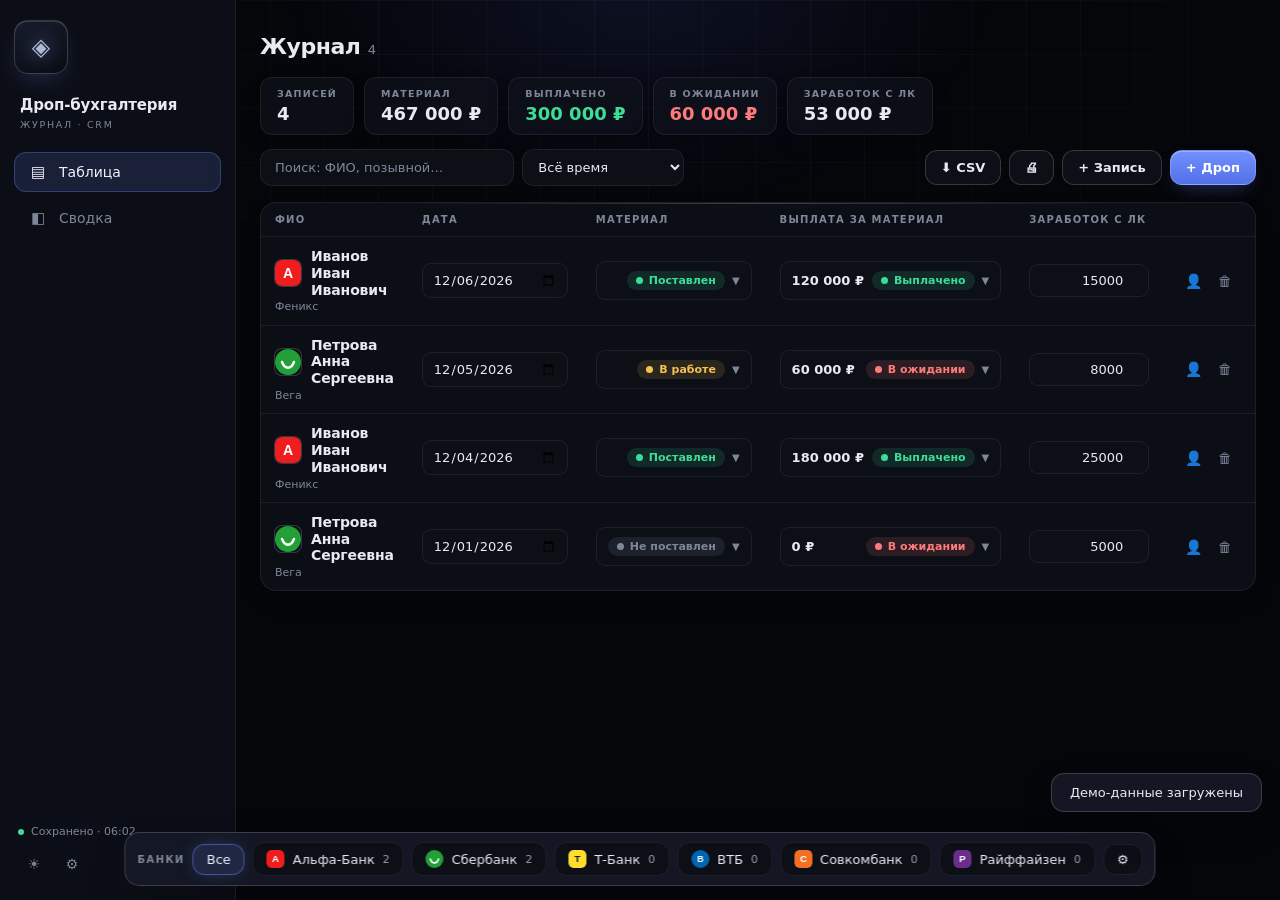
==== public/index-4.html @ 2bb1e8b4 "task snapshot 3b0ef8f5-7a35-4649-995d-c5cd3f807c59" ====
<!DOCTYPE html>
<html lang="ru">
<head>
<meta charset="UTF-8">
<meta name="viewport" content="width=device-width, initial-scale=1, viewport-fit=cover">
<meta name="theme-color" media="(prefers-color-scheme: light)" content="#eef0f5">
<meta name="theme-color" media="(prefers-color-scheme: dark)" content="#05060a">
<title>Дроп-бухгалтерия</title>
<link rel="icon" href="data:image/svg+xml,<svg xmlns='http://www.w3.org/2000/svg' viewBox='0 0 100 100'><text y='.9em' font-size='90'>◈</text></svg>">
<style>
:root{
  --bg:#05060a;
  --surface:rgba(16,19,28,.72);
  --surface-2:rgba(22,26,38,.92);
  --field:#0c0f16;
  --border:rgba(255,255,255,.07);
  --border-strong:rgba(255,255,255,.17);
  --text:#e7eaf2;
  --muted:#7e8798;
  --accent:#6d8bff;
  --accent-soft:rgba(109,139,255,.14);
  --green:#3ddc97; --green-soft:rgba(61,220,151,.13);
  --yellow:#f5c04e; --yellow-soft:rgba(245,192,78,.13);
  --red:#ff7a7a; --red-soft:rgba(255,122,122,.13);
  --grid-line:rgba(255,255,255,.03);
  --glow:rgba(88,118,255,.10);
  --ease-out:cubic-bezier(0.23,1,0.32,1);
  --ease-in-out:cubic-bezier(0.77,0,0.175,1);
  --shadow-card:0 1px 2px rgba(0,0,0,.4),0 10px 28px -14px rgba(0,0,0,.55);
  --r-sm:9px; --r-md:12px; --r-lg:16px;
}
[data-theme="light"]{
  --bg:#eef0f5;
  --surface:rgba(255,255,255,.82);
  --surface-2:rgba(255,255,255,.96);
  --field:#ffffff;
  --border:rgba(15,23,42,.1);
  --border-strong:rgba(15,23,42,.24);
  --text:#12151d;
  --muted:#5d6678;
  --accent:#4c6ef5;
  --accent-soft:rgba(76,110,245,.12);
  --green:#0f9d63; --green-soft:rgba(15,157,99,.13);
  --yellow:#9a6b15; --yellow-soft:rgba(154,107,21,.14);
  --red:#d64545; --red-soft:rgba(214,69,69,.12);
  --grid-line:rgba(15,23,42,.05);
  --glow:rgba(76,110,245,.08);
  --shadow-card:0 1px 2px rgba(15,23,42,.05),0 12px 30px -16px rgba(15,23,42,.18);
}
*{box-sizing:border-box}
html{-webkit-font-smoothing:antialiased;-webkit-tap-highlight-color:transparent;-webkit-text-size-adjust:100%}
body{margin:0;font-family:system-ui,-apple-system,BlinkMacSystemFont,"Segoe UI",Roboto,Arial,sans-serif;background:var(--bg);color:var(--text);font-size:14px;min-height:100vh;transition:background .35s ease,color .35s ease}
.hidden{display:none!important}
.muted{color:var(--muted)}
.spacer{flex:1}
.neg{color:var(--red)}
::selection{background:rgba(109,139,255,.3)}
::-webkit-scrollbar{width:10px;height:10px}
::-webkit-scrollbar-thumb{background:rgba(125,145,190,.3);border-radius:8px;border:2px solid transparent;background-clip:content-box}
:focus-visible{outline:2px solid var(--accent);outline-offset:2px}
input:focus-visible,select:focus-visible,textarea:focus-visible{outline:none}
.bg-fx{position:fixed;inset:0;z-index:0;overflow:hidden;pointer-events:none}
.bg-glow{position:absolute;top:-340px;left:50%;transform:translateX(-50%);width:1000px;height:640px;background:radial-gradient(closest-side,var(--glow),transparent 72%)}
.bg-grid{position:absolute;inset:0;background-image:linear-gradient(var(--grid-line) 1px,transparent 1px),linear-gradient(90deg,var(--grid-line) 1px,transparent 1px);background-size:54px 54px;-webkit-mask-image:radial-gradient(ellipse 85% 70% at 50% 0%,#000 25%,transparent 78%);mask-image:radial-gradient(ellipse 85% 70% at 50% 0%,#000 25%,transparent 78%)}
.side{position:fixed;left:0;top:0;bottom:0;width:236px;z-index:45;display:flex;flex-direction:column;gap:22px;padding:20px 14px;background:var(--surface);backdrop-filter:blur(24px) saturate(1.3);-webkit-backdrop-filter:blur(24px) saturate(1.3);border-right:1px solid var(--border)}
.logo-zone{position:relative;width:54px;height:54px;cursor:pointer;flex:none}
.logo-img{width:54px;height:54px;border-radius:14px;overflow:hidden;display:flex;align-items:center;justify-content:center;background:linear-gradient(160deg,#171c2b,#0a0d15);border:1px solid var(--border-strong);box-shadow:0 10px 26px -10px rgba(109,139,255,.35),inset 0 1px 0 rgba(255,255,255,.12);transition:transform 200ms var(--ease-out)}
.logo-zone:hover .logo-img{transform:scale(1.05)}
.logo-img img{width:100%;height:100%;object-fit:cover}
.logo-default{font-size:24px;color:#aeb9d8;text-shadow:0 0 18px rgba(140,165,255,.6)}
.logo-x{position:absolute;right:-5px;top:-5px;width:18px;height:18px;border-radius:50%;border:none;background:var(--red);color:#fff;font-size:10px;cursor:pointer;opacity:0;transition:opacity 150ms ease;display:flex;align-items:center;justify-content:center;padding:0}
.logo-zone:hover .logo-x{opacity:1}
.brand{padding:0 6px}
.brand-t{font-weight:700;font-size:15px;letter-spacing:-.01em}
.brand-s{font-size:9.5px;color:var(--muted);margin-top:5px;text-transform:uppercase;letter-spacing:.18em}
.side-nav{display:flex;flex-direction:column;gap:6px}
.nav-item{display:flex;align-items:center;gap:11px;padding:11px 14px;border-radius:var(--r-md);color:var(--muted);cursor:pointer;font-size:14px;font-weight:500;border:none;background:transparent;text-align:left;width:100%;font-family:inherit;user-select:none;-webkit-user-select:none;touch-action:manipulation;transition:background 150ms ease,color 150ms ease,transform 140ms var(--ease-out)}
.nav-item:active{transform:scale(.97)}
.nav-item.active{background:var(--accent-soft);color:#eef2ff;box-shadow:inset 0 0 0 1px rgba(109,139,255,.3)}
[data-theme="light"] .nav-item.active{color:#2b46c4}
.nav-ico{font-size:15px;width:20px;text-align:center}
.side-foot{margin-top:auto;display:flex;flex-direction:column;gap:10px;padding:0 4px}
.save-info{font-size:11px;color:var(--muted);display:flex;align-items:center;gap:7px}
.save-dot{width:6px;height:6px;border-radius:50%;background:var(--green);display:inline-block;animation:pulse 2.4s ease infinite}
@keyframes pulse{0%,100%{opacity:1}50%{opacity:.3}}
.side-actions{display:flex;gap:6px}
.icon-btn{background:none;border:1px solid transparent;border-radius:var(--r-sm);width:32px;height:32px;cursor:pointer;font-size:14px;color:var(--muted);font-family:inherit;user-select:none;touch-action:manipulation;transition:transform 140ms var(--ease-out),background 150ms ease,border-color 150ms ease,color 150ms ease}
.icon-btn:active{transform:scale(.9)}
@media (hover:hover) and (pointer:fine){.icon-btn:hover{border-color:var(--border-strong);background:rgba(255,255,255,.05);color:var(--text)}}
.content{margin-left:236px;position:relative;z-index:1}
main{max-width:1180px;margin:0 auto;padding:26px 24px 120px}
.view-title{font-size:22px;font-weight:650;letter-spacing:-.02em;margin:8px 0 18px;text-wrap:balance}
@keyframes fadeUp{from{opacity:0;transform:translateY(10px)}to{opacity:1;transform:none}}
.sumbar{display:flex;gap:10px;flex-wrap:wrap;margin:0 0 14px;animation:fadeUp .45s var(--ease-out) both}
.sum{background:var(--surface);backdrop-filter:blur(18px);-webkit-backdrop-filter:blur(18px);border:1px solid var(--border);border-radius:var(--r-md);padding:10px 16px;display:flex;flex-direction:column;gap:4px;box-shadow:var(--shadow-card)}
.sum-l{font-size:9.5px;text-transform:uppercase;letter-spacing:.13em;color:var(--muted);font-weight:600;white-space:nowrap}
.sum-v{font-size:18px;font-weight:650;font-variant-numeric:tabular-nums;white-space:nowrap}
.sum-v.ok{color:var(--green)}
.sum-v.warn{color:var(--red)}
.card{position:relative;overflow:hidden;background:var(--surface);backdrop-filter:blur(18px);-webkit-backdrop-filter:blur(18px);border:1px solid var(--border);border-radius:var(--r-lg);box-shadow:var(--shadow-card);animation:fadeUp .5s var(--ease-out) both}
.card::before{content:'';position:absolute;top:0;left:12%;right:12%;height:1px;background:linear-gradient(90deg,transparent,rgba(255,255,255,.2),transparent)}
.card + .card{margin-top:14px}
.card-h{padding:14px 18px;border-bottom:1px solid var(--border);font-size:13px;font-weight:650;letter-spacing:-.01em;display:flex;align-items:center;gap:8px}
.table-wrap{overflow-x:auto}
table{width:100%;border-collapse:collapse;font-size:13.5px;min-width:760px}
th{text-align:left;font-size:10px;text-transform:uppercase;letter-spacing:.12em;color:var(--muted);padding:11px 14px;border-bottom:1px solid var(--border);white-space:nowrap;font-weight:600}
td{padding:11px 14px;border-bottom:1px solid var(--border);vertical-align:middle}
tbody tr{animation:rowIn .4s var(--ease-out) both}
tbody tr:last-child td{border-bottom:none}
@media (hover:hover) and (pointer:fine){tbody tr{transition:background 120ms ease}tbody tr:hover td{background:rgba(255,255,255,.025)}}
@keyframes rowIn{from{opacity:0;transform:translateY(7px)}to{opacity:1;transform:none}}
.num{text-align:right;font-variant-numeric:tabular-nums;white-space:nowrap}
.empty{padding:34px;text-align:center;color:var(--muted);font-size:13.5px}
.actions-cell{white-space:nowrap;text-align:right}
.bank{display:inline-flex;align-items:center;gap:7px;white-space:nowrap;font-size:13px}
.bank .dot{width:9px;height:9px;border-radius:50%;display:inline-block;flex:none}
.b-ico{width:19px;height:19px;border-radius:5px;object-fit:contain;flex:none}
.dt{padding:8px 10px;border:1px solid var(--border);border-radius:var(--r-sm);background:var(--field);color:var(--text);font-size:13px;font-family:inherit;transition:border-color 150ms ease,box-shadow 150ms ease}
.dt:focus{border-color:var(--accent);box-shadow:0 0 0 3px rgba(109,139,255,.15);outline:none}
.amt{width:120px;padding:8px 10px;border:1px solid var(--border);border-radius:var(--r-sm);background:var(--field);color:var(--text);font-size:13px;font-family:inherit;text-align:right;font-variant-numeric:tabular-nums;transition:border-color 150ms ease,box-shadow 150ms ease}
.amt::placeholder{color:var(--muted)}
.amt:focus{border-color:var(--accent);box-shadow:0 0 0 3px rgba(109,139,255,.15);outline:none}
.cell-stack{display:flex;flex-direction:column;gap:6px;align-items:stretch;min-width:150px}
.chip-toggle{display:flex;align-items:center;justify-content:space-between;gap:8px;width:100%;padding:9px 11px;border:1px solid var(--border);border-radius:var(--r-sm);background:var(--field);color:var(--text);cursor:pointer;font-family:inherit;font-size:13px;text-align:left;user-select:none;touch-action:manipulation;transition:border-color 150ms ease,transform 140ms var(--ease-out),box-shadow 150ms ease}
.chip-toggle:active{transform:scale(.98)}
@media (hover:hover) and (pointer:fine){.chip-toggle:hover{border-color:var(--border-strong)}}
.chip-toggle[aria-expanded="true"]{border-color:rgba(109,139,255,.45);box-shadow:0 0 0 3px rgba(109,139,255,.12)}
.chip-amt{font-weight:650;font-variant-numeric:tabular-nums;white-space:nowrap}
.chip-right{display:flex;align-items:center;gap:7px;margin-left:auto}
.chip-caret{color:var(--muted);font-size:10px;transition:transform 200ms var(--ease-out)}
.chip-toggle[aria-expanded="true"] .chip-caret{transform:rotate(180deg)}
.st-badge{display:inline-flex;align-items:center;gap:6px;padding:4px 9px;border-radius:999px;font-size:11px;font-weight:700;white-space:nowrap;line-height:1}
.st-badge .bdot{width:7px;height:7px;border-radius:50%;display:inline-block;flex:none}
.st-badge.gray{color:var(--muted);background:rgba(125,140,170,.14)}.st-badge.gray .bdot{background:var(--muted)}
.st-badge.yellow{color:var(--yellow);background:var(--yellow-soft)}.st-badge.yellow .bdot{background:var(--yellow)}
.st-badge.green{color:var(--green);background:var(--green-soft)}.st-badge.green .bdot{background:var(--green)}
.st-badge.red{color:var(--red);background:var(--red-soft)}.st-badge.red .bdot{background:var(--red)}
.chip-body{display:none;flex-direction:column;gap:8px;padding:10px;border:1px solid var(--border);border-radius:var(--r-sm);background:var(--surface-2)}
.cell-stack.open .chip-body{display:flex;animation:fadeUp .2s var(--ease-out) both}
.chip-field{display:flex;flex-direction:column;gap:5px}
.chip-field label{font-size:9.5px;text-transform:uppercase;letter-spacing:.1em;color:var(--muted);font-weight:700}
.chip-field .amt{width:100%}
.chip-field select,.chip-field input[type=date]{padding:8px 10px;border:1px solid var(--border);border-radius:var(--r-sm);background:var(--field);color:var(--text);font-size:13px;font-family:inherit;transition:border-color 150ms ease,box-shadow 150ms ease}
.chip-field select:focus,.chip-field input[type=date]:focus{border-color:var(--accent);box-shadow:0 0 0 3px rgba(109,139,255,.15)}
.st-select{-webkit-appearance:none;appearance:none;border:1px solid var(--border);border-radius:var(--r-sm);padding:6px 26px 6px 10px;font-size:12px;font-weight:600;font-family:inherit;cursor:pointer;background-color:var(--field);background-image:url("data:image/svg+xml,%3Csvg xmlns='http://www.w3.org/2000/svg' width='10' height='6' viewBox='0 0 10 6'%3E%3Cpath d='M1 1l4 4 4-4' stroke='%238899bb' stroke-width='1.5' fill='none' stroke-linecap='round'/%3E%3C/svg%3E");background-repeat:no-repeat;background-position:right 9px center;transition:background-color 150ms ease,border-color 150ms ease,color 150ms ease}
.st-select.gray{color:var(--muted);border-color:rgba(125,140,170,.35);background-color:rgba(125,140,170,.12)}
.st-select.yellow{color:var(--yellow);border-color:rgba(245,192,78,.45);background-color:var(--yellow-soft)}
.st-select.green{color:var(--green);border-color:rgba(61,220,151,.45);background-color:var(--green-soft)}
.st-select.red{color:var(--red);border-color:rgba(255,122,122,.45);background-color:var(--red-soft)}
.fio-link{background:none;border:none;color:var(--text);cursor:pointer;padding:0;font-family:inherit;text-align:left;display:inline-flex;flex-direction:column;gap:2px;line-height:1.2}
.fio-link b{font-size:14px;font-weight:650;letter-spacing:-.01em}
.fio-feo{font-size:11px;color:var(--muted)}
@media (hover:hover) and (pointer:fine){.fio-link:hover b{color:var(--accent);text-decoration:underline}}
.fio-row{display:flex;align-items:center;gap:10px}
.fio-row .b-ico,.fio-row .dot{flex:none;width:26px;height:26px;border-radius:7px;box-shadow:0 0 0 1px var(--border-strong)}
.fio-row .dot{border-radius:50%}
.toolbar{display:flex;gap:8px;align-items:center;flex-wrap:wrap;margin-bottom:16px;animation:fadeUp .45s var(--ease-out) both}
.toolbar .search{flex:1;min-width:180px;padding:10px 14px;border:1px solid var(--border);border-radius:var(--r-md);background:var(--field);color:var(--text);font-size:13px;font-family:inherit;transition:border-color 150ms ease,box-shadow 150ms ease}
.toolbar .search::placeholder{color:var(--muted)}
.toolbar .search:focus{border-color:var(--accent);box-shadow:0 0 0 3px rgba(109,139,255,.15)}
.toolbar select,.toolbar input[type=date]{padding:9px 11px;border:1px solid var(--border);border-radius:var(--r-md);background:var(--field);color:var(--text);font-size:13px;font-family:inherit}
.btn{padding:9px 15px;border-radius:var(--r-md);border:1px solid var(--border-strong);background:var(--field);color:var(--text);cursor:pointer;font-size:13px;font-weight:600;font-family:inherit;user-select:none;touch-action:manipulation;transition:transform 140ms var(--ease-out),border-color 150ms ease,box-shadow 200ms ease,filter 150ms ease}
.btn:active{transform:scale(.96)}
@media (hover:hover) and (pointer:fine){.btn:hover{border-color:rgba(140,160,220,.5)}.btn.primary:hover{filter:brightness(1.08);box-shadow:0 10px 26px -10px rgba(90,112,232,.65)}}
.btn.primary{background:linear-gradient(180deg,#728fff,#5470e8);border:1px solid rgba(255,255,255,.2);color:#fff;box-shadow:0 8px 20px -10px rgba(90,112,232,.6),inset 0 1px 0 rgba(255,255,255,.28)}
.btn.danger{color:var(--red);border-color:rgba(255,122,122,.35)}
.btn.danger-solid{background:var(--red);border-color:var(--red);color:#fff}
.btn.sm{padding:6px 12px;font-size:12.5px;border-radius:var(--r-sm)}
.bankbar{position:fixed;bottom:14px;left:50%;transform:translateX(-50%);z-index:45;background:var(--surface-2);backdrop-filter:blur(22px) saturate(1.3);-webkit-backdrop-filter:blur(22px) saturate(1.3);border:1px solid var(--border-strong);border-radius:15px;box-shadow:0 20px 50px -18px rgba(0,0,0,.6);display:flex;align-items:center;gap:8px;padding:9px 12px;overflow-x:auto;max-width:calc(100% - 32px)}
.bankbar .lbl{font-size:10px;color:var(--muted);white-space:nowrap;font-weight:700;text-transform:uppercase;letter-spacing:.14em}
.chip{display:inline-flex;align-items:center;gap:8px;padding:7px 13px;border-radius:var(--r-md);border:1px solid var(--border);background:var(--field);color:var(--text);cursor:pointer;font-size:13px;font-weight:500;white-space:nowrap;font-family:inherit;user-select:none;touch-action:manipulation;transition:transform 140ms var(--ease-out),border-color 150ms ease,background 150ms ease,box-shadow 200ms ease}
.chip:active{transform:scale(.96)}
@media (hover:hover) and (pointer:fine){.chip:hover{transform:translateY(-2px);border-color:var(--border-strong);box-shadow:0 10px 22px -12px rgba(0,0,0,.5)}}
.chip.active{background:var(--accent-soft);border-color:rgba(109,139,255,.45);color:#eef2ff;box-shadow:0 0 18px -6px rgba(109,139,255,.5)}
[data-theme="light"] .chip.active{color:#2b46c4}
.chip .dot{width:9px;height:9px;border-radius:50%;flex:none}
.chip .c-ico{width:18px;height:18px;border-radius:5px;object-fit:contain;flex:none}
.chip .cnt{opacity:.65;font-size:11px;font-variant-numeric:tabular-nums}
#overlay{position:fixed;inset:0;background:rgba(4,5,9,.6);backdrop-filter:blur(6px);-webkit-backdrop-filter:blur(6px);display:none;align-items:flex-start;justify-content:center;padding:44px 16px;z-index:60;overflow:auto}
#overlay.open{display:flex;animation:fadeIn 200ms ease-out}
@keyframes fadeIn{from{opacity:0}to{opacity:1}}
.modal{position:relative;overflow:hidden;background:var(--surface-2);backdrop-filter:blur(24px);-webkit-backdrop-filter:blur(24px);border:1px solid var(--border-strong);border-radius:18px;max-width:600px;width:100%;box-shadow:0 30px 80px -20px rgba(0,0,0,.6)}
.modal::before{content:'';position:absolute;top:0;left:15%;right:15%;height:1px;background:linear-gradient(90deg,transparent,rgba(255,255,255,.3),transparent)}
#overlay.open .modal{animation:pop 240ms var(--ease-out)}
@keyframes pop{from{opacity:0;transform:scale(.96) translateY(10px)}to{opacity:1;transform:none}}
.modal h3{margin:0;padding:18px 22px;border-bottom:1px solid var(--border);font-size:15px;font-weight:650;letter-spacing:-.01em}
.modal .body{padding:22px}
.modal .foot{padding:15px 22px;border-top:1px solid var(--border);display:flex;justify-content:flex-end;gap:8px;align-items:center}
.field{margin-bottom:13px}
.field label{display:block;font-size:10px;color:var(--muted);margin-bottom:6px;font-weight:700;text-transform:uppercase;letter-spacing:.12em}
.field input,.field select,.field textarea{width:100%;padding:10px 13px;border:1px solid var(--border);border-radius:var(--r-md);background:var(--field);color:var(--text);font-size:14px;font-family:inherit;transition:border-color 150ms ease,box-shadow 150ms ease}
.field input:focus,.field select:focus,.field textarea:focus{border-color:var(--accent);box-shadow:0 0 0 3px rgba(109,139,255,.15)}
.f2{display:grid;grid-template-columns:1fr 1fr;gap:12px}
@media (max-width:520px){.f2{grid-template-columns:1fr}}
.hint{font-size:12.5px;color:var(--muted);background:var(--accent-soft);border:1px solid rgba(109,139,255,.25);padding:11px 13px;border-radius:var(--r-md);margin-bottom:13px;line-height:1.5}
.sep{border:none;border-top:1px solid var(--border);margin:18px 0}
.row{display:flex;align-items:center;gap:8px;flex-wrap:wrap}
.bank-row{display:flex;align-items:center;gap:10px;margin-bottom:10px}
.bank-row input[type=text]{flex:1;padding:9px 12px;border:1px solid var(--border);border-radius:var(--r-md);background:var(--field);color:var(--text);font-size:14px;font-family:inherit}
.bank-row input[type=color]{width:36px;height:38px;border:1px solid var(--border);border-radius:10px;background:var(--field);padding:3px;cursor:pointer;flex:none}
.bank-logo-slot{position:relative;width:40px;height:40px;flex:none;border-radius:10px;border:1px dashed var(--border-strong);display:flex;align-items:center;justify-content:center;cursor:pointer;overflow:hidden;background:var(--field);transition:border-color 150ms ease}
.bank-logo-slot:hover{border-color:var(--accent)}
.bank-logo-slot img{width:27px;height:27px;object-fit:contain}
.bank-logo-slot .dot{width:20px;height:20px;border-radius:50%;display:inline-block}
.pass-photo{position:relative;width:100%;max-width:240px;aspect-ratio:3/2;border:1px dashed var(--border-strong);border-radius:var(--r-md);overflow:hidden;display:flex;align-items:center;justify-content:center;cursor:pointer;background:var(--field);transition:border-color 150ms ease}
.pass-photo:hover{border-color:var(--accent)}
.pass-photo img{width:100%;height:100%;object-fit:cover}
.pass-photo .ph-hint{font-size:12px;color:var(--muted)}
.pass-photo .ph-x{position:absolute;top:6px;right:6px;width:22px;height:22px;border-radius:50%;background:rgba(0,0,0,.65);color:#fff;font-size:11px;display:flex;align-items:center;justify-content:center;cursor:pointer;z-index:2}
#passOverlay{position:fixed;inset:0;background:rgba(4,5,9,.7);backdrop-filter:blur(8px);-webkit-backdrop-filter:blur(8px);z-index:100;display:flex;align-items:center;justify-content:center;padding:16px}
.pass-box{position:relative;overflow:hidden;background:var(--surface-2);backdrop-filter:blur(24px);border:1px solid var(--border-strong);border-radius:20px;padding:28px;width:330px;box-shadow:0 30px 80px -20px rgba(0,0,0,.6);animation:pop 260ms var(--ease-out)}
.pass-box::before{content:'';position:absolute;top:0;left:20%;right:20%;height:1px;background:linear-gradient(90deg,transparent,rgba(255,255,255,.3),transparent)}
.pass-title{font-weight:700;font-size:16px;margin-bottom:16px;text-align:center;letter-spacing:-.01em}
.pass-box input{width:100%;padding:11px 13px;border:1px solid var(--border);border-radius:var(--r-md);background:var(--field);color:var(--text);font-size:14px;margin-bottom:12px;font-family:inherit}
.pass-box .btn{width:100%}
#passErr{color:var(--red);text-align:center;font-size:12px;margin-top:8px}
#toast{position:fixed;right:18px;bottom:88px;z-index:99;background:var(--surface-2);backdrop-filter:blur(18px);border:1px solid var(--border-strong);color:var(--text);padding:11px 18px;border-radius:13px;font-size:13px;font-weight:500;opacity:0;transform:translateY(12px);transition:opacity 200ms ease,transform 200ms var(--ease-out);pointer-events:none;max-width:340px;box-shadow:0 16px 40px -14px rgba(0,0,0,.55)}
#toast.show{opacity:1;transform:none}
#toast.err{border-color:rgba(255,122,122,.5)}
.print-only{display:none}
@media print{body{background:#fff}.bg-fx,.side,.bankbar,.toolbar,.sumbar,.actions-cell,#toast,#overlay,.hint{display:none!important}.content{margin-left:0}main{padding:0;max-width:none}.card{box-shadow:none;background:#fff}tbody tr:hover td{background:transparent}.print-only{display:block;color:#666;font-size:12px;margin-bottom:12px}table{font-size:12px;min-width:0}.st-select,.amt,.dt{border-color:#ccc}}
.dash-grid{display:grid;grid-template-columns:1fr 1fr;gap:14px}
@media (max-width:860px){.dash-grid{grid-template-columns:1fr}}
.stat-big{padding:18px;display:flex;flex-direction:column;gap:6px}
.stat-big .lbl{font-size:10px;text-transform:uppercase;letter-spacing:.13em;color:var(--muted);font-weight:700}
.stat-big .val{font-size:28px;font-weight:700;font-variant-numeric:tabular-nums;letter-spacing:-.02em}
.stat-big .val.ok{color:var(--green)}
.stat-big .val.warn{color:var(--red)}
.bars{display:flex;align-items:flex-end;gap:6px;height:180px;padding:8px 4px 0}
.bar-col{flex:1;display:flex;flex-direction:column;align-items:center;gap:8px;min-width:0;height:100%;justify-content:flex-end}
.bar-stack{display:flex;flex-direction:column-reverse;width:100%;max-width:46px;height:100%;justify-content:flex-start}
.bar-seg{width:100%;border-radius:4px 4px 0 0;transition:height .5s var(--ease-out);min-height:2px}
.bar-seg.mat{background:var(--accent);opacity:.85}
.bar-seg.pay{background:var(--green);opacity:.9}
.bar-lbl{font-size:10px;color:var(--muted);white-space:nowrap;font-variant-numeric:tabular-nums}
.legend{display:flex;gap:16px;flex-wrap:wrap;padding:12px 18px 4px;font-size:12px;color:var(--muted)}
.legend .key{display:inline-flex;align-items:center;gap:7px}
.legend .sw{width:12px;height:12px;border-radius:3px;display:inline-block}
@media (max-width:860px){.side{width:66px;padding:16px 10px;gap:14px}.brand,.nav-lbl,.save-info{display:none}.nav-item{justify-content:center;padding:12px 0}.logo-zone{width:44px;height:44px;margin:0 auto}.logo-img{width:44px;height:44px}.side-foot{align-items:center}.content{margin-left:66px}main{padding:18px 14px 120px}}
@media (pointer:coarse){.toolbar .search,.toolbar select,.toolbar input[type=date],.amt,.dt{font-size:16px}}
@media (prefers-reduced-motion: reduce){.sum,.card,.toolbar,tbody tr{animation:none}}
</style>
</head>
<body>
<div class="bg-fx" aria-hidden="true"><div class="bg-glow"></div><div class="bg-grid"></div></div>
<aside class="side">
  <div class="logo-zone" id="logoZone" title="Клик — загрузить свой логотип">
    <div class="logo-img" id="logoImg"></div>
    <button class="logo-x" id="logoX" title="Убрать логотип" aria-label="Убрать логотип">✕</button>
    <input type="file" id="logoFile" accept="image/*" class="hidden">
  </div>
  <div class="brand"><div class="brand-t">Дроп-бухгалтерия</div><div class="brand-s">Журнал · CRM</div></div>
  <nav class="side-nav">
    <button class="nav-item active" data-action="view" data-view="table"><span class="nav-ico" aria-hidden="true">▤</span><span class="nav-lbl">Таблица</span></button>
    <button class="nav-item" data-action="view" data-view="dash"><span class="nav-ico" aria-hidden="true">◧</span><span class="nav-lbl">Сводка</span></button>
  </nav>
  <div class="side-foot">
    <div class="save-info" id="saveInfo"></div>
    <div class="side-actions">
      <button class="icon-btn" data-action="theme" id="themeBtn" title="Сменить тему" aria-label="Сменить тему">☾</button>
      <button class="icon-btn" data-action="settings" title="Настройки" aria-label="Настройки">⚙</button>
    </div>
  </div>
</aside>
<div class="content"><main id="main"></main></div>
<div class="bankbar" id="bankbar"></div>
<div id="overlay"><div class="modal" id="modalBox"></div></div>
<div id="passOverlay" class="hidden">
  <div class="pass-box">
    <div class="pass-title">Вход</div>
    <form id="passFormEntry">
      <input type="password" id="passEntry" placeholder="Пароль" autocomplete="off" aria-label="Пароль">
      <button class="btn primary" type="submit">Войти</button>
    </form>
    <div id="passErr"></div>
  </div>
</div>
<div id="toast" role="status"></div>
<script>
'use strict';
const LS_KEY='drops-app-v1';
const $=s=>document.querySelector(s);
const esc=s=>String(s??'').replace(/[&<>\"']/g,c=>({'&':'&amp;','<':'&lt;','>':'&gt;','"':'&quot;',"'":'&#39;'}[c]));
const uid=()=>(crypto.randomUUID?crypto.randomUUID():Date.now().toString(36)+Math.random().toString(36).slice(2,10));
const fmtN=n=>new Intl.NumberFormat('ru-RU',{maximumFractionDigits:2}).format(n||0);
const money=n=>fmtN(n)+' ₽';
const todayISO=()=>{const t=new Date();return t.getFullYear()+'-'+String(t.getMonth()+1).padStart(2,'0')+'-'+String(t.getDate()).padStart(2,'0');};
const daysAgo=n=>{const t=new Date();t.setDate(t.getDate()-n);return t.getFullYear()+'-'+String(t.getMonth()+1).padStart(2,'0')+'-'+String(t.getDate()).padStart(2,'0');};
const fmtDate=iso=>{if(!iso)return'';const p=String(iso).split('-');return p[2]+'.'+p[1]+'.'+p[0];};
const svgURI=s=>'data:image/svg+xml;utf8,'+encodeURIComponent(s);
const DEFAULT_LOGOS={
  'Альфа-Банк':'<svg xmlns="http://www.w3.org/2000/svg" viewBox="0 0 48 48"><rect width="48" height="48" rx="12" fill="#EF1D1D"/><text x="24" y="33" font-family="Arial" font-size="26" font-weight="700" fill="#fff" text-anchor="middle">A</text></svg>',
  'Сбербанк':'<svg xmlns="http://www.w3.org/2000/svg" viewBox="0 0 48 48"><circle cx="24" cy="24" r="24" fill="#21A038"/><path d="M13 24c2.5 7 7 10.5 11 10.5S32.5 31 35 24" stroke="#fff" stroke-width="4.5" fill="none" stroke-linecap="round"/></svg>',
  'Т-Банк':'<svg xmlns="http://www.w3.org/2000/svg" viewBox="0 0 48 48"><rect width="48" height="48" rx="12" fill="#FFDD2D"/><text x="24" y="33" font-family="Arial" font-size="26" font-weight="800" fill="#1a1a1a" text-anchor="middle">T</text></svg>',
  'ВТБ':'<svg xmlns="http://www.w3.org/2000/svg" viewBox="0 0 48 48"><circle cx="24" cy="24" r="24" fill="#0066B3"/><text x="24" y="33" font-family="Arial" font-size="24" font-weight="700" fill="#fff" text-anchor="middle">В</text></svg>',
  'Совкомбанк':'<svg xmlns="http://www.w3.org/2000/svg" viewBox="0 0 48 48"><rect width="48" height="48" rx="12" fill="#F36F21"/><text x="24" y="33" font-family="Arial" font-size="26" font-weight="700" fill="#fff" text-anchor="middle">С</text></svg>',
  'Райффайзен':'<svg xmlns="http://www.w3.org/2000/svg" viewBox="0 0 48 48"><rect width="48" height="48" rx="12" fill="#6B2D8B"/><text x="24" y="33" font-family="Arial" font-size="26" font-weight="700" fill="#fff" text-anchor="middle">Р</text></svg>'
};
const bankLogoImg=(b,cls)=>b.logo?`<img class="${cls}" src="${b.logo}" alt="">`:(DEFAULT_LOGOS[b.name]?`<img class="${cls}" src="${svgURI(DEFAULT_LOGOS[b.name])}" alt="">`:null);
const BANK_DEFAULTS=['Альфа-Банк','Сбербанк','Т-Банк','ВТБ','Совкомбанк','Райффайзен'];
const BANK_COLORS=['#e91e63','#2196f3','#ff9800','#3f51b5','#4caf50','#9c27b0','#f44336','#607d8b','#00bcd4','#8bc34a'];
const MAT_STATUS={notset:['Не поставлен','gray'],working:['В работе','yellow'],placed:['Поставлен','green']};
const PAY_STATUS={waiting:['В ожидании','red'],paid:['Выплачено','green']};
const PERIOD_LABEL={today:'Сегодня','7':'7 дней','30':'30 дней',all:'Всё время',custom:'Выбранные даты'};
const matClass=s=>({notset:'gray',working:'yellow',placed:'green'}[s]||'gray');
const payClass=s=>({waiting:'red',paid:'green'}[s]||'red');
const bankById=id=>state.banks.find(b=>b.id===id);
const dropById=id=>state.drops.find(d=>d.id===id);
const bankName=id=>{const b=bankById(id);return b?b.name:'—';};
const chipLogo=b=>bankLogoImg(b,'c-ico')||`<span class="dot" style="background:${b.color}"></span>`;
function freshBanks(){return BANK_DEFAULTS.map((n,i)=>({id:uid(),name:n,color:BANK_COLORS[i%BANK_COLORS.length],logo:null}));}
function demoState(){
  const banks=freshBanks();
  const d1={id:uid(),feo:'Феникс',fio:'Иванов Иван Иванович',phone:'+7 900 111-22-33',passport:{num:'1234 567890',issuedBy:'ОВД №2 УМВД по г. Москве',issuedDate:'2015-03-15',unitCode:'770-035',address:'г. Москва, ул. Ленина, д. 1, кв. 5'},passportPhoto:null,bankId:banks[0].id,cards:['7010 2010 1234 5678'],note:'Надёжный'};
  const d2={id:uid(),feo:'Вега',fio:'Петрова Анна Сергеевна',phone:'',passport:{num:'',issuedBy:'',issuedDate:'',unitCode:'',address:''},passportPhoto:null,bankId:banks[1].id,cards:['2202 2001 1111 2222'],note:''};
  const records=[
    {id:uid(),dropId:d1.id,date:daysAgo(0),material:135000,materialStatus:'placed',payment:120000,payStatus:'paid',income:15000},
    {id:uid(),dropId:d2.id,date:daysAgo(1),material:72000,materialStatus:'working',payment:60000,payStatus:'waiting',income:8000},
    {id:uid(),dropId:d1.id,date:daysAgo(2),material:205000,materialStatus:'placed',payment:180000,payStatus:'paid',income:25000},
    {id:uid(),dropId:d2.id,date:daysAgo(5),material:55000,materialStatus:'notset',payment:0,payStatus:'waiting',income:5000},
  ];
  return {banks,drops:[d1,d2],records,settings:{theme:'dark',passwordHash:null,demo:true,logo:null}};
}
function loadState(){try{const raw=localStorage.getItem(LS_KEY);if(!raw)return null;const s=JSON.parse(raw);if(!s||!Array.isArray(s.banks)||!Array.isArray(s.drops))return null;if(!Array.isArray(s.records))s.records=[];for(const d of s.drops){d.passport=Object.assign({num:'',issuedBy:'',issuedDate:'',unitCode:'',address:''},d.passport||{});d.passportPhoto=d.passportPhoto||null;d.phone=d.phone||'';}s.settings=s.settings||{theme:'dark',passwordHash:null,demo:true,logo:null};return s;}catch(e){return null;}}
let state,firstRun;const loaded=loadState();if(loaded){state=loaded;firstRun=false;}else{state=demoState();firstRun=true;save();}
function save(){try{localStorage.setItem(LS_KEY,JSON.stringify(state));const t=new Date();$('#saveInfo').innerHTML=`<span class="save-dot"></span><span>Сохранено · ${String(t.getHours()).padStart(2,'0')}:${String(t.getMinutes()).padStart(2,'0')}</span>`;}catch(e){toast('Ошибка сохранения','err');}}
const ui={view:'table',bankFilter:'all',period:'all',customFrom:'',customTo:'',search:''};
let modalType=null,confirmCb=null,toastTimer=null,profilePhoto=null;
function toast(msg,type='',ms=2200){const t=$('#toast');t.textContent=msg;t.className='show '+type;clearTimeout(toastTimer);toastTimer=setTimeout(()=>t.className='',ms);}
function inPeriod(iso,period,from,to){if(period==='all')return true;if(period==='custom'){if(from&&iso<from)return false;if(to&&iso>to)return false;return true;}const days=period==='today'?1:period==='7'?7:period==='30'?30:null;if(!days)return true;const t=new Date(iso+'T00:00:00');const now=new Date();now.setHours(0,0,0,0);return(now-t)/86400000>=0&&(now-t)/86400000<days;}
function filteredRecords(){const q=ui.search?ui.search.toLowerCase():'';return state.records.filter(r=>{if(ui.bankFilter!=='all'){const d=dropById(r.dropId);if(!d||d.bankId!==ui.bankFilter)return false;}if(!inPeriod(r.date,ui.period,ui.customFrom,ui.customTo))return false;if(q){const d=dropById(r.dropId);const hay=`${d?d.feo:''} ${d?d.fio:''}`.toLowerCase();if(!hay.includes(q))return false;}return true;}).sort((a,b)=>String(b.date).localeCompare(String(a.date)));}
function summaryRecords(){return state.records.filter(r=>{if(ui.bankFilter!=='all'){const d=dropById(r.dropId);if(!d||d.bankId!==ui.bankFilter)return false;}return inPeriod(r.date,ui.period,ui.customFrom,ui.customTo);});}
function computeTotals(list){let mat=0,paid=0,wait=0,inc=0;for(const r of list){mat+=r.material||0;inc+=r.income||0;if(r.payStatus==='paid')paid+=r.payment||0;else wait+=r.payment||0;}return{count:list.length,mat,paid,wait,inc};}
function updateSummary(){const list=summaryRecords();const t=computeTotals(list);const set=(id,txt)=>{const el=document.getElementById(id);if(el)el.textContent=txt;};set('sumCount',String(t.count));set('sumMat',money(t.mat));set('sumPaid',money(t.paid));set('sumWait',money(t.wait));set('sumIncome',money(t.inc));}
function matChip(r){const opts=Object.keys(MAT_STATUS).map(k=>`<option value="${k}" ${k===r.materialStatus?'selected':''}>${MAT_STATUS[k][0]}</option>`).join('');return`<div class="cell-stack" data-rec="${r.id}"><button class="chip-toggle" data-chip="material" aria-expanded="false"><span class="chip-right"><span class="st-badge ${matClass(r.materialStatus)}"><span class="bdot"></span>${MAT_STATUS[r.materialStatus][0]}</span><span class="chip-caret">▼</span></span></button><div class="chip-body"><div class="chip-field"><label>Сумма материала, ₽</label><input class="amt" type="number" min="0" step="any" data-field="material" value="${r.material||''}" placeholder="0"></div><div class="chip-field"><label>Статус материала</label><select class="st-select ${matClass(r.materialStatus)}" data-field="materialStatus">${opts}</select></div></div></div>`;}
function payChip(r){const opts=Object.keys(PAY_STATUS).map(k=>`<option value="${k}" ${k===r.payStatus?'selected':''}>${PAY_STATUS[k][0]}</option>`).join('');const d=dropById(r.dropId);const bankOpts=`<option value="">— не указан —</option>`+state.banks.map(b=>`<option value="${b.id}" ${d&&d.bankId===b.id?'selected':''}>${esc(b.name)}</option>`).join('');return`<div class="cell-stack" data-rec="${r.id}"><button class="chip-toggle" data-chip="payment" aria-expanded="false"><span class="chip-amt">${money(r.payment)}</span><span class="chip-right"><span class="st-badge ${payClass(r.payStatus)}"><span class="bdot"></span>${PAY_STATUS[r.payStatus][0]}</span><span class="chip-caret">▼</span></span></button><div class="chip-body"><div class="chip-field"><label>Выплата за материал, ₽</label><input class="amt" type="number" min="0" step="any" data-field="payment" value="${r.payment||''}" placeholder="0"></div><div class="chip-field"><label>Статус выплаты</label><select class="st-select ${payClass(r.payStatus)}" data-field="payStatus">${opts}</select></div><div class="chip-field"><label>Банк дропа</label><select data-field="bankId" data-banksel="1">${bankOpts}</select></div></div></div>`;}
function recRow(r,i){const d=dropById(r.dropId);const bankIco=d&&d.bankId?(()=>{const b=bankById(d.bankId);if(!b)return'';return bankLogoImg(b,'b-ico')||`<span class="dot" style="background:${b.color}"></span>`;})():'';const fioCell=d?`<button class="fio-link" data-action="drop-profile" data-id="${d.id}"><span class="fio-row">${bankIco}<b>${esc(d.fio||d.feo)||'—'}</b></span><span class="fio-feo">${esc(d.feo)}</span></button>`:`<button class="fio-link" data-action="rec-assign" data-id="${r.id}"><b class="muted">выбрать дропа</b></button>`;const profileBtn=d?`<button class="icon-btn" data-action="drop-profile" data-id="${d.id}">👤</button>`:`<button class="icon-btn" data-action="rec-assign" data-id="${r.id}">👤</button>`;return`<tr data-rec="${r.id}" style="animation-delay:${Math.min(i,12)*22}ms"><td>${fioCell}</td><td><input class="dt" type="date" data-field="date" value="${r.date}"></td><td>${matChip(r)}</td><td>${payChip(r)}</td><td><input class="amt" type="number" min="0" step="any" data-field="income" value="${r.income||''}" placeholder="0"></td><td class="actions-cell">${profileBtn}<button class="icon-btn" data-action="rec-del" data-id="${r.id}">🗑</button></td></tr>`;}
function renderTable(){const recs=filteredRecords();const pOpt=v=>`<option value="${v}" ${ui.period===v?'selected':''}>${PERIOD_LABEL[v]}</option>`;$('#main').innerHTML=`<h2 class="view-title">Журнал <span class="muted" style="font-size:13px;font-weight:400">${recs.length}</span></h2><div class="sumbar"><div class="sum"><span class="sum-l">Записей</span><span class="sum-v" id="sumCount">0</span></div><div class="sum"><span class="sum-l">Материал</span><span class="sum-v" id="sumMat">0 ₽</span></div><div class="sum"><span class="sum-l">Выплачено</span><span class="sum-v ok" id="sumPaid">0 ₽</span></div><div class="sum"><span class="sum-l">В ожидании</span><span class="sum-v warn" id="sumWait">0 ₽</span></div><div class="sum"><span class="sum-l">Заработок с ЛК</span><span class="sum-v" id="sumIncome">0 ₽</span></div></div><div class="toolbar"><input id="searchInput" type="search" class="search" placeholder="Поиск: ФИО, позывной…" value="${esc(ui.search)}"><select id="periodFilter">${pOpt('today')}${pOpt('7')}${pOpt('30')}${pOpt('all')}${pOpt('custom')}</select><div class="${ui.period==='custom'?'':'hidden'}" style="display:flex;gap:6px"><input type="date" id="customFrom" value="${ui.customFrom}"><input type="date" id="customTo" value="${ui.customTo}"></div><span class="spacer"></span><button class="btn" data-action="export-csv">⬇ CSV</button><button class="btn" data-action="print">🖨</button><button class="btn" data-action="rec-new">+ Запись</button><button class="btn primary" data-action="drop-new">+ Дроп</button></div><div class="card"><div class="table-wrap"><table><thead><tr><th>ФИО</th><th>Дата</th><th>Материал</th><th>Выплата за материал</th><th>Заработок с ЛК</th><th></th></tr></thead><tbody>${recs.length?recs.map((r,i)=>recRow(r,i)).join(''):`<tr><td colspan="6"><div class="empty">Записей пока нет — нажми «+ Запись»</div></td></tr>`}</tbody></table></div></div>`;renderBankBar();updateSummary();}
function renderDash(){const list=summaryRecords();const t=computeTotals(list);const byBank={};for(const r of list){const d=dropById(r.dropId);const key=d&&d.bankId?d.bankId:'__none';const b=byBank[key]||(byBank[key]={bank:key,name:key==='__none'?'Без банка':bankName(key),mat:0,paid:0,wait:0,inc:0,count:0});b.count++;b.mat+=r.material||0;b.inc+=r.income||0;if(r.payStatus==='paid')b.paid+=r.payment||0;else b.wait+=r.payment||0;}const bankRows=Object.values(byBank).sort((a,b)=>b.mat-a.mat).map(b=>`<tr><td><span class="bank">${esc(b.name)}</span></td><td class="num">${b.count}</td><td class="num">${money(b.mat)}</td><td class="num" style="color:var(--green)">${money(b.paid)}</td><td class="num" style="color:var(--red)">${money(b.wait)}</td><td class="num">${money(b.inc)}</td></tr>`).join('');const byDay={};for(const r of list){const k=r.date;const o=byDay[k]||(byDay[k]={mat:0,paid:0});o.mat+=r.material||0;if(r.payStatus==='paid')o.paid+=r.payment||0;}const days=[];for(let i=13;i>=0;i--)days.push(daysAgo(i));const maxV=Math.max(1,...days.map(d=>(byDay[d]?byDay[d].mat:0)));const bars=days.map(d=>{const o=byDay[d]||{mat:0,paid:0};const hMat=Math.round((o.mat/maxV)*160);const hPay=Math.round((o.paid/maxV)*160);return`<div class="bar-col"><div class="bar-stack"><div class="bar-seg mat" style="height:${hMat}px"></div><div class="bar-seg pay" style="height:${hPay}px"></div></div><span class="bar-lbl">${fmtDate(d).slice(0,5)}</span></div>`;}).join('');const pOpt=v=>`<option value="${v}" ${ui.period===v?'selected':''}>${PERIOD_LABEL[v]}</option>`;$('#main').innerHTML=`<h2 class="view-title">Сводка</h2><div class="toolbar"><select id="periodFilter">${pOpt('today')}${pOpt('7')}${pOpt('30')}${pOpt('all')}${pOpt('custom')}</select><div class="${ui.period==='custom'?'':'hidden'}" style="display:flex;gap:6px"><input type="date" id="customFrom" value="${ui.customFrom}"><input type="date" id="customTo" value="${ui.customTo}"></div><span class="spacer"></span></div><div class="dash-grid"><div class="card stat-big"><span class="lbl">Записей</span><span class="val">${t.count}</span></div><div class="card stat-big"><span class="lbl">Материал</span><span class="val">${money(t.mat)}</span></div><div class="card stat-big"><span class="lbl">Выплачено</span><span class="val ok">${money(t.paid)}</span></div><div class="card stat-big"><span class="lbl">В ожидании</span><span class="val warn">${money(t.wait)}</span></div></div><div class="card" style="margin-top:14px"><div class="card-h">Заработок с ЛК</div><div class="stat-big" style="padding-top:0"><span class="val">${money(t.inc)}</span></div></div><div class="card" style="margin-top:14px"><div class="card-h">Динамика по дням (14 дней)</div><div class="legend"><span class="key"><span class="sw" style="background:var(--accent)"></span>Материал</span><span class="key"><span class="sw" style="background:var(--green)"></span>Выплачено</span></div><div class="bars">${bars}</div></div><div class="card" style="margin-top:14px"><div class="card-h">По банкам</div><div class="table-wrap"><table style="min-width:520px"><thead><tr><th>Банк</th><th class="num">Записей</th><th class="num">Материал</th><th class="num">Выплачено</th><th class="num">В ожидании</th><th class="num">Заработок</th></tr></thead><tbody>${bankRows||'<tr><td colspan="6"><div class="empty">Нет данных</div></td></tr>'}</tbody></table></div></div>`;renderBankBar();}
function setView(v){ui.view=v;if(v==='table')renderTable();else renderDash();document.querySelectorAll('.nav-item').forEach(n=>n.classList.toggle('active',n.dataset.view===v));}
function openModal(type,html){modalType=type;$('#modalBox').innerHTML=html;$('#overlay').classList.add('open');const first=$('#modalBox input, #modalBox select');if(first&&first.type!=='file')first.focus();}
function closeModal(){$('#overlay').classList.remove('open');modalType=null;confirmCb=null;}
function openConfirm({title,text,danger,onYes}){confirmCb=onYes;openModal('confirm',`<h3>${esc(title)}</h3><div class="body"><p class="muted" style="white-space:pre-line;margin:0;line-height:1.6">${esc(text)}</p></div><div class="foot"><button class="btn" data-action="confirm-no">Отмена</button><button class="btn ${danger?'danger-solid':'primary'}" data-action="confirm-yes">OK</button></div>`);}
function confirmYes(){const cb=confirmCb;confirmCb=null;closeModal();if(cb)cb();}
function readLogo(file,max,cb){const r=new FileReader();r.onload=()=>{const img=new Image();img.onload=()=>{const c=document.createElement('canvas');c.width=max;c.height=max;const m=Math.min(max/img.width,max/img.height);const w=img.width*m,h=img.height*m;c.getContext('2d').drawImage(img,(max-w)/2,(max-h)/2,w,h);cb(c.toDataURL('image/png'));};img.onerror=()=>cb(r.result);img.src=r.result;};r.readAsDataURL(file);}
function readImage(file,max,cb){const r=new FileReader();r.onload=()=>{const img=new Image();img.onload=()=>{const c=document.createElement('canvas');const m=Math.min(max/img.width,max/img.height,1);c.width=Math.max(1,Math.round(img.width*m));c.height=Math.max(1,Math.round(img.height*m));c.getContext('2d').drawImage(img,0,0,c.width,c.height);cb(c.toDataURL('image/png'));};img.onerror=()=>cb(r.result);img.src=r.result;};r.readAsDataURL(file);}
function renderLogo(){$('#logoImg').innerHTML=state.settings.logo?`<img src="${state.settings.logo}" alt="">`:'<span class="logo-default">◈</span>';}
$('#logoZone').addEventListener('click',e=>{if(e.target.id!=='logoX')$('#logoFile').click();});
$('#logoX').addEventListener('click',e=>{e.stopPropagation();openConfirm({title:'Убрать логотип?',text:'\nВернётся стандартная иконка.',onYes:()=>{state.settings.logo=null;save();renderLogo();toast('Логотип убран');}});});
$('#logoFile').addEventListener('change',e=>{const f=e.target.files[0];if(!f)return;readLogo(f,160,url=>{state.settings.logo=url;save();renderLogo();toast('Логотип загружен');});e.target.value='';});
function openRecModal(){if(!state.drops.length){toast('Сначала добавь дропа','err');return;}const opts=state.drops.map(d=>`<option value="${d.id}">${esc(d.feo)} — ${esc(d.fio)}</option>`).join('');openModal('rec',`<h3>Новая запись</h3><form id="recForm"><div class="body"><div class="field"><label>Дроп *</label><select id="recDrop">${opts}</select></div><div class="field"><label>Дата</label><input type="date" id="recDate" value="${todayISO()}"></div></div><div class="foot"><button type="button" class="btn" data-action="modal-close">Отмена</button><button type="submit" class="btn primary">Добавить</button></div></form>`);}
function saveRec(f){const dropId=f.recDrop.value;if(!dropId)return toast('Выбери дропа','err');state.records.push({id:uid(),dropId,date:f.recDate.value||todayISO(),material:0,materialStatus:'notset',payment:0,payStatus:'waiting',income:0});save();closeModal();renderTable();toast('Запись добавлена');}
function delRec(id){const r=state.records.find(x=>x.id===id);if(!r)return;openConfirm({title:'Удалить запись?',text:`\n${fmtDate(r.date)} · ${money(r.material)}`,danger:true,onYes:()=>{state.records=state.records.filter(x=>x.id!==id);save();renderTable();toast('Удалена');}});}
function openProfile(d){profilePhoto=d?d.passportPhoto:null;openModal('drop',profileModalHTML(d));}
function profileModalHTML(d){const isEdit=!!d;d=d||{id:'',feo:'',fio:'',phone:'',passport:{num:'',issuedBy:'',issuedDate:'',unitCode:'',address:''},passportPhoto:null,bankId:null,cards:[],note:''};const p=d.passport||{};const bankOpts=`<option value="">— не указан —</option>`+state.banks.map(b=>`<option value="${b.id}" ${d.bankId===b.id?'selected':''}>${esc(b.name)}</option>`).join('');const photoView=profilePhoto?`<img src="${profilePhoto}" alt=""><span class="ph-x" id="passPhotoX">✕</span>`:`<span class="ph-hint">Загрузить фото</span>`;return`<h3>${isEdit?'Профиль — '+(esc(d.feo)||esc(d.fio)||'дроп'):'Новый дроп'}</h3><form id="dropForm" data-id="${d.id||''}"><div class="body"><div class="field"><label>Фото паспорта</label><div class="pass-photo" id="passPhotoSlot"><span id="passPhotoView">${photoView}</span><input type="file" id="passPhotoFile" accept="image/*" class="hidden"></div></div><div class="f2"><div class="field"><label>Позывной *</label><input id="pFeo" value="${esc(d.feo)}" placeholder="Феникс" required></div><div class="field"><label>Телефон</label><input id="pPhone" value="${esc(d.phone||'')}" placeholder="+7 900 000-00-00"></div></div><div class="field"><label>ФИО</label><input id="pFio" value="${esc(d.fio)}" placeholder="Иванов Иван Иванович"></div><hr class="sep"><div class="f2"><div class="field"><label>Серия и номер</label><input id="pNum" value="${esc(p.num||'')}" placeholder="1234 567890"></div><div class="field"><label>Код подразделения</label><input id="pUnit" value="${esc(p.unitCode||'')}" placeholder="003-003"></div></div><div class="field"><label>Кем выдан</label><input id="pIssuedBy" value="${esc(p.issuedBy||'')}"></div><div class="f2"><div class="field"><label>Дата выдачи</label><input type="date" id="pIssuedDate" value="${p.issuedDate||''}"></div><div class="field"><label>&nbsp;</label></div></div><div class="field"><label>Адрес регистрации</label><input id="pAddress" value="${esc(p.address||'')}"></div><hr class="sep"><div class="field"><label>Банк</label><select id="pBank">${bankOpts}</select></div><div class="field"><label>Карты</label><textarea id="pCards" rows="2">${esc((d.cards||[]).join('\n'))}</textarea></div><div class="field"><label>Заметка</label><input id="pNote" value="${esc(d.note||'')}"></div></div><div class="foot">${isEdit?'<button type="button" class="btn danger" data-action="drop-del" data-id="'+d.id+'">Удалить</button>':''}<span class="spacer"></span><button type="button" class="btn" data-action="modal-close">Закрыть</button><button type="submit" class="btn primary">${isEdit?'Сохранить':'Добавить'}</button></div></form>`;}
function refreshPassPhotoView(){const v=document.getElementById('passPhotoView');if(!v)return;v.innerHTML=profilePhoto?`<img src="${profilePhoto}" alt=""><span class="ph-x" id="passPhotoX">✕</span>`:`<span class="ph-hint">Загрузить фото</span>`;}
function saveProfile(f){const feo=f.pFeo.value.trim();if(!feo)return toast('Введи позывной','err');const editId=f.dataset.id||null;if(state.drops.some(x=>x.feo.toLowerCase()===feo.toLowerCase()&&x.id!==editId))return toast('Такой позывной уже есть','err');const data={feo,fio:f.pFio.value.trim(),phone:f.pPhone.value.trim(),passport:{num:f.pNum.value.trim(),issuedBy:f.pIssuedBy.value.trim(),issuedDate:f.pIssuedDate.value,unitCode:f.pUnit.value.trim(),address:f.pAddress.value.trim()},passportPhoto:profilePhoto,bankId:f.pBank.value||null,cards:f.pCards.value.split(/\n|,/).map(s=>s.trim()).filter(Boolean),note:f.pNote.value.trim()};if(editId){const d=dropById(editId);if(d)Object.assign(d,data);}else state.drops.push(Object.assign({id:uid()},data));save();closeModal();renderTable();toast(editId?'Сохранён':'Дроп добавлен');}
function delDrop(id){const d=dropById(id);if(!d)return;const nRecs=state.records.filter(r=>r.dropId===id).length;openConfirm({title:`Удалить «${d.feo}»?`,text:nRecs?`\n${nRecs} записей останутся без дропа.`:'',danger:true,onYes:()=>{for(const r of state.records)if(r.dropId===id)r.dropId=null;state.drops=state.drops.filter(x=>x.id!==id);save();closeModal();renderTable();toast('Удалён');}});}
function openAssign(recId){const opts=state.drops.map(d=>`<option value="${d.id}">${esc(d.feo)} — ${esc(d.fio)}</option>`).join('');openModal('assign',`<h3>Выбрать дропа</h3><div class="body"><div class="field"><label>Дроп</label><select id="assignDrop">${opts||'<option>— нет —</option>'}</select></div></div><div class="foot"><button class="btn" data-action="modal-close">Отмена</button><button class="btn primary" data-action="assign-ok" data-id="${recId}">OK</button></div>`);}
function banksModalHTML(){const rows=state.banks.map(b=>`<div class="bank-row"><label class="bank-logo-slot">${b.logo?`<img src="${b.logo}">`:DEFAULT_LOGOS[b.name]?`<img src="${svgURI(DEFAULT_LOGOS[b.name])}">`:`<span class="dot" style="background:${b.color}"></span>`}<input type="file" accept="image/*" class="hidden" data-banklogo="${b.id}"></label><input type="color" class="bankColorInput" data-id="${b.id}" value="${b.color}"><input type="text" class="bankNameInput" data-id="${b.id}" value="${esc(b.name)}"><button class="icon-btn" data-action="bank-del" data-id="${b.id}">🗑</button></div>`).join('');return`<h3>Банки</h3><div class="body">${rows||'<div class="empty">Нет банков</div>'}<div class="bank-row" style="margin-top:16px;border-top:1px solid var(--border);padding-top:16px"><input type="color" id="newBankColor" value="${BANK_COLORS[state.banks.length%BANK_COLORS.length]}"><input type="text" id="newBankName" placeholder="Новый банк…"><button class="btn primary" data-action="bank-add">Добавить</button></div></div><div class="foot"><button class="btn" data-action="modal-close">Готово</button></div>`;}
function openBanksModal(){openModal('banks',banksModalHTML());}
function refreshBanksModal(){if(modalType==='banks')$('#modalBox').innerHTML=banksModalHTML();}
function delBank(id){const b=bankById(id);if(!b)return;openConfirm({title:`Удалить «${b.name}»?`,text:'\nЗаписи и дропы останутся.',danger:true,onYes:()=>{state.banks=state.banks.filter(x=>x.id!==id);if(ui.bankFilter===id)ui.bankFilter='all';save();renderTable();openBanksModal();toast('Удалён');}});}
function settingsModalHTML(){const hasPass=!!state.settings.passwordHash;return`<h3>Настройки</h3><div class="body"><div class="field"><label>Пароль</label><div class="row"><button class="btn" id="passChange">${hasPass?'Сменить':'Установить'}</button>${hasPass?'<button class="btn" id="passRemove">Убрать</button>':''}</div><div id="passZone" class="hidden" style="margin-top:12px"><form id="passForm"><div class="field"><input type="password" id="passInput" placeholder="Новый пароль" minlength="3" required></div><button class="btn primary" type="submit">Сохранить</button></form></div></div><hr class="sep"><div class="field"><label>Данные</label><div class="row" style="gap:8px"><button class="btn" data-action="export-json">⬇ JSON</button><button class="btn" data-action="import-file">⬆ Импорт</button><input type="file" id="importFile" accept=".json" class="hidden"><button class="btn" data-action="clear-demo">Очистить</button><button class="btn danger" data-action="reset-all">Сброс</button></div></div></div><div class="foot"><button class="btn" data-action="modal-close">Закрыть</button></div>`;}
function openSettingsModal(){openModal('settings',settingsModalHTML());}
function clearDemo(){openConfirm({title:'Очистить?',text:'\nЗаписи и дропы будут удалены.',danger:true,onYes:()=>{state.records=[];state.drops=[];save();renderTable();toast('Очищено');}});}
function resetAll(){openConfirm({title:'Сбросить всё?',text:'\nВернётся к демо.',danger:true,onYes:()=>{openConfirm({title:'Точно?',text:'\nДанные будут потеряны.',danger:true,onYes:()=>{const th=state.settings.theme,ph=state.settings.passwordHash,lg=state.settings.logo;state=demoState();state.settings={theme:th,passwordHash:ph,demo:false,logo:lg};save();renderLogo();applyTheme();renderTable();toast('Сброшено');}});}});}
async function sha256(str){try{const buf=await crypto.subtle.digest('SHA-256',new TextEncoder().encode(str));return Array.from(new Uint8Array(buf)).map(b=>b.toString(16).padStart(2,'0')).join('');}catch(e){let h=5381;for(const c of str)h=((h*33)^c.charCodeAt(0))>>>0;return'f'+h.toString(16);}}
async function checkPass(){const v=$('#passEntry').value;const h=await sha256(v);if(h===state.settings.passwordHash){$('#passOverlay').classList.add('hidden');$('#passErr').textContent='';}else{$('#passErr').textContent='Неверный пароль';}}
function setPassword(f){const v=f.passInput.value;if(v.length<3)return toast('Слишком короткий','err');sha256(v).then(h=>{state.settings.passwordHash=h;save();closeModal();toast('Пароль сохранён');});}
function download(filename,text,mime){const a=document.createElement('a');a.href=URL.createObjectURL(new Blob([text],{type:mime}));a.download=filename;document.body.appendChild(a);a.click();a.remove();setTimeout(()=>URL.revokeObjectURL(a.href),1000);}
function exportJSON(){download('drops-'+todayISO()+'.json',JSON.stringify(state,null,2),'application/json');toast('Экспортировано');}
function handleImport(file){if(!file)return;const r=new FileReader();r.onload=()=>{try{const s=JSON.parse(r.result);if(!s||!Array.isArray(s.banks)||!Array.isArray(s.drops))throw 0;if(!Array.isArray(s.records))s.records=[];openConfirm({title:'Импортировать?',text:'\nТекущие данные будут заменены.',onYes:()=>{state=s;state.settings=state.settings||{theme:'dark',passwordHash:null,demo:false,logo:null};save();renderLogo();applyTheme();renderTable();toast('Восстановлено');}});}catch(e){toast('Ошибка формата','err');}};r.readAsText(file,'utf-8');}
function exportCSV(){const rows=[['ФИО','Позывной','Дата','Материал','Статус','Выплата','Статус выплаты','Заработок'].join(';')];for(const r of filteredRecords()){const d=dropById(r.dropId);rows.push([d?d.fio:'',d?d.feo:'',fmtDate(r.date),r.material,MAT_STATUS[r.materialStatus]?MAT_STATUS[r.materialStatus][0]:'',r.payment,PAY_STATUS[r.payStatus]?PAY_STATUS[r.payStatus][0]:'',r.income].map(v=>{v=String(v??'');return/[";\n]/.test(v)?'"'+v.replace(/"/g,'""')+'"':v;}).join(';'));}download('journal-'+todayISO()+'.csv','\uFEFF'+rows.join('\r\n'),'text/csv;charset=utf-8');toast('CSV экспортирован');}
function applyTheme(){document.documentElement.dataset.theme=state.settings.theme;$('#themeBtn').textContent=state.settings.theme==='dark'?'☀':'☾';}
function toggleTheme(){state.settings.theme=state.settings.theme==='dark'?'light':'dark';save();applyTheme();}
function bankBarHTML(){const counts={};for(const r of state.records){const d=dropById(r.dropId);if(d&&d.bankId)counts[d.bankId]=(counts[d.bankId]||0)+1;}const chips=state.banks.map(b=>`<button class="chip ${ui.bankFilter===b.id?'active':''}" data-action="bank-set" data-id="${b.id}">${chipLogo(b)}${esc(b.name)}<span class="cnt">${counts[b.id]||0}</span></button>`).join('');return`<span class="lbl">Банки</span><button class="chip ${ui.bankFilter==='all'?'active':''}" data-action="bank-set" data-id="all">Все</button>${chips}<button class="chip" data-action="banks-manage">⚙</button>`;}
function renderBankBar(){$('#bankbar').innerHTML=bankBarHTML();}
document.addEventListener('click',e=>{
  if(e.target.id==='passPhotoX'){profilePhoto=null;refreshPassPhotoView();return;}
  if(e.target.closest('#passPhotoSlot')){const f=document.getElementById('passPhotoFile');if(f)f.click();return;}
  if(e.target.id==='passChange'){$('#passZone').classList.toggle('hidden');return;}
  if(e.target.id==='passRemove'){openConfirm({title:'Убрать пароль?',text:'\nВход будет свободным.',danger:true,onYes:()=>{state.settings.passwordHash=null;save();closeModal();toast('Убран');}});return;}
  const chipBtn=e.target.closest('.chip-toggle');
  if(chipBtn){e.stopPropagation();const stack=chipBtn.closest('.cell-stack');const open=stack.classList.toggle('open');chipBtn.setAttribute('aria-expanded',open?'true':'false');return;}
  const el=e.target.closest('[data-action]');if(!el)return;
  switch(el.dataset.action){
    case'view':setView(el.dataset.view);break;
    case'bank-set':ui.bankFilter=el.dataset.id;setView(ui.view);break;
    case'banks-manage':openBanksModal();break;
    case'bank-add':{const nameEl=$('#newBankName'),colorEl=$('#newBankColor');const name=nameEl?nameEl.value.trim():'';if(!name){toast('Введи название','err');return;}state.banks.push({id:uid(),name,color:colorEl?colorEl.value:BANK_COLORS[0],logo:null});save();setView(ui.view);refreshBanksModal();toast('Добавлен');break;}
    case'bank-del':delBank(el.dataset.id);break;
    case'rec-new':openRecModal();break;
    case'rec-del':delRec(el.dataset.id);break;
    case'rec-assign':openAssign(el.dataset.id);break;
    case'assign-ok':{const rec=state.records.find(r=>r.id===el.dataset.id);const sel=document.getElementById('assignDrop');if(rec&&sel&&sel.value){rec.dropId=sel.value;save();closeModal();setView(ui.view);toast('Назначен');}else toast('Выбери дропа','err');break;}
    case'drop-new':openProfile(null);break;
    case'drop-profile':openProfile(dropById(el.dataset.id));break;
    case'drop-del':delDrop(el.dataset.id);break;
    case'export-csv':exportCSV();break;
    case'export-json':exportJSON();break;
    case'import-file':{const f=$('#importFile');if(f)f.click();break;}
    case'clear-demo':clearDemo();break;
    case'reset-all':resetAll();break;
    case'print':window.print();break;
    case'theme':toggleTheme();break;
    case'settings':openSettingsModal();break;
    case'modal-close':closeModal();break;
    case'confirm-yes':confirmYes();break;
    case'confirm-no':closeModal();break;
  }
});
document.addEventListener('change',e=>{const t=e.target;const field=t.dataset&&t.dataset.field;if(field&&t.closest('tr[data-rec]')){const tr=t.closest('tr[data-rec]');const rec=state.records.find(r=>r.id===tr.dataset.rec);if(rec){if(field==='material'||field==='payment'||field==='income'){let v=parseFloat(String(t.value).replace(',','.'));if(isNaN(v))v=0;rec[field]=v;}else if(field==='date'){if(t.value)rec.date=t.value;}else if(field==='materialStatus'){rec.materialStatus=t.value;t.className='st-select '+matClass(t.value);}else if(field==='payStatus'){rec.payStatus=t.value;t.className='st-select '+payClass(t.value);}else if(field==='bankId'&&t.dataset.banksel){const d=dropById(rec.dropId);if(d)d.bankId=t.value||null;}save();updateSummary();const payT=tr.querySelector('.chip-toggle[data-chip="payment"]');if(payT){const amt=payT.closest('.cell-stack').querySelector('.chip-amt');if(amt)amt.textContent=money(rec.payment);}const matBadge=tr.querySelector('.chip-toggle[data-chip="material"] .st-badge');if(matBadge){matBadge.className='st-badge '+matClass(rec.materialStatus);matBadge.lastChild.textContent=MAT_STATUS[rec.materialStatus][0];}const payBadge=tr.querySelector('.chip-toggle[data-chip="payment"] .st-badge');if(payBadge){payBadge.className='st-badge '+payClass(rec.payStatus);payBadge.lastChild.textContent=PAY_STATUS[rec.payStatus][0];}}return;}if(t.id==='passPhotoFile'){const f=t.files[0];if(f)readImage(f,600,url=>{profilePhoto=url;refreshPassPhotoView();});t.value='';return;}if(t.id==='periodFilter'){ui.period=t.value;setView(ui.view);return;}if(t.id==='customFrom'){ui.customFrom=t.value;setView(ui.view);return;}if(t.id==='customTo'){ui.customTo=t.value;setView(ui.view);return;}if(t.id==='importFile'){handleImport(t.files[0]);t.value='';return;}if(t.classList&&t.classList.contains('bankNameInput')){const b=bankById(t.dataset.id);if(b&&t.value.trim()){b.name=t.value.trim();save();setView(ui.view);}return;}if(t.classList&&t.classList.contains('bankColorInput')){const b=bankById(t.dataset.id);if(b){b.color=t.value;save();renderBankBar();}return;}if(t.dataset&&t.dataset.banklogo){const id=t.dataset.banklogo,f=t.files[0];if(f){readLogo(f,64,url=>{const b=bankById(id);if(b){b.logo=url;save();setView(ui.view);refreshBanksModal();toast('Логотип загружен');}});t.value='';}return;}});
document.addEventListener('input',e=>{if(e.target.id==='searchInput'){ui.search=e.target.value;renderTable();}});
document.addEventListener('submit',e=>{e.preventDefault();const f=e.target;if(f.id==='recForm')saveRec(f);else if(f.id==='dropForm')saveProfile(f);else if(f.id==='passForm')setPassword(f);});
$('#passFormEntry').addEventListener('submit',async e=>{e.preventDefault();await checkPass();});
$('#overlay').addEventListener('click',e=>{if(e.target.id==='overlay')closeModal();});
document.addEventListener('keydown',e=>{const passVisible=!$('#passOverlay').classList.contains('hidden');if(e.key==='Escape'){if(!passVisible&&$('#overlay').classList.contains('open'))closeModal();return;}if(passVisible)return;const tag=(e.target.tagName||'').toLowerCase();if(tag==='input'||tag==='textarea'||tag==='select'||e.target.isContentEditable)return;if(e.key==='n'||e.key==='N'){openRecModal();}else if(e.key==='/'){e.preventDefault();const s=document.getElementById('searchInput');if(s)s.focus();}else if(e.key==='1')setView('table');else if(e.key==='2')setView('dash');});
applyTheme();renderLogo();setView('table');save();
if(firstRun)toast('Демо-данные загружены',3200);
if(state.settings.passwordHash){$('#passOverlay').classList.remove('hidden');$('#passEntry').focus();}
</script>
</body>
</html>
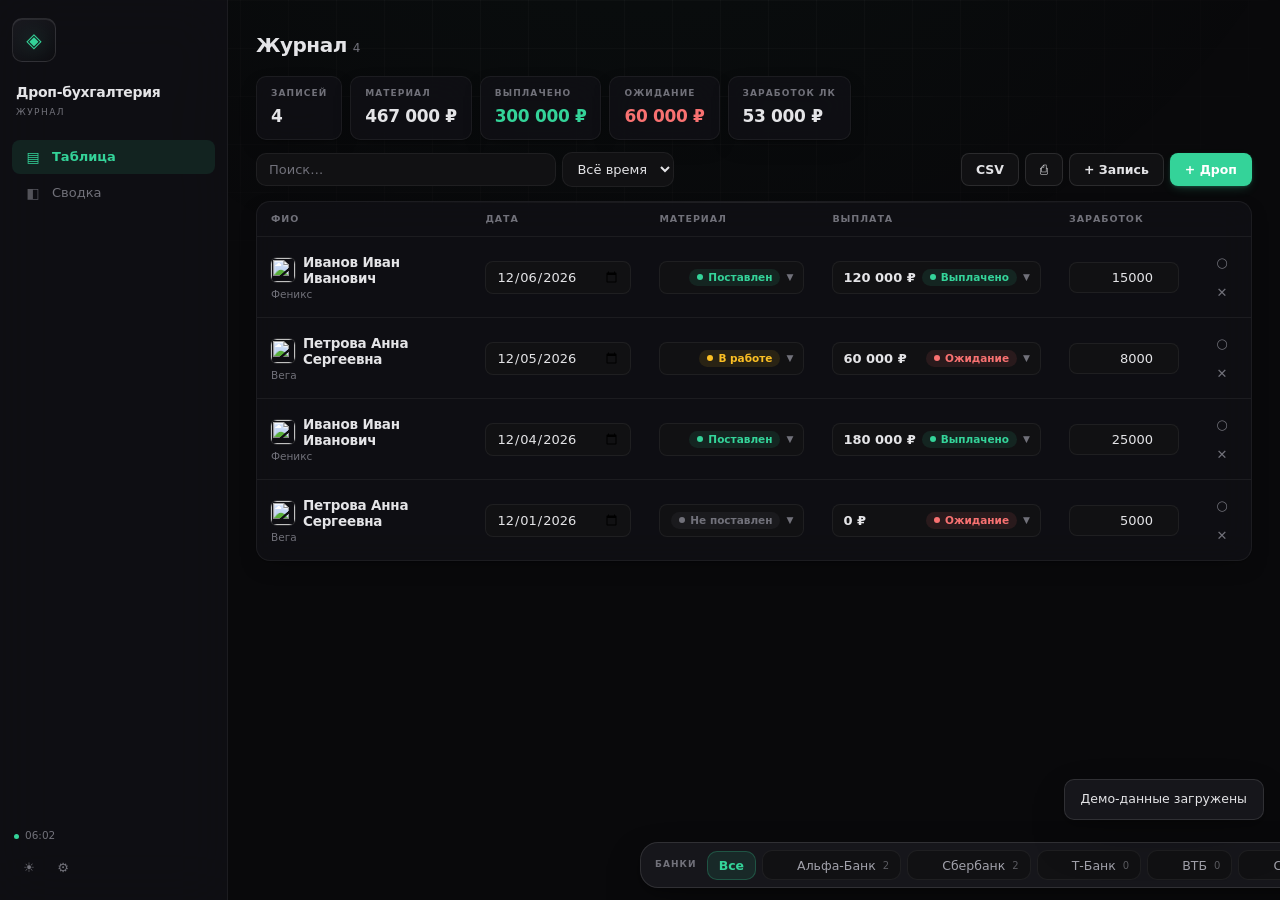
==== commit 06719d3d: "task snapshot 06fb3d28-eed4-4607-b73d-ca8f1858f705" ====
--- a/public/index-4.html
+++ b/public/index-4.html
@@ -3,268 +3,379 @@
 <head>
 <meta charset="UTF-8">
 <meta name="viewport" content="width=device-width, initial-scale=1, viewport-fit=cover">
-<meta name="theme-color" media="(prefers-color-scheme: light)" content="#eef0f5">
-<meta name="theme-color" media="(prefers-color-scheme: dark)" content="#05060a">
+<meta name="theme-color" media="(prefers-color-scheme: light)" content="#f6f5f2">
+<meta name="theme-color" media="(prefers-color-scheme: dark)" content="#09090b">
 <title>Дроп-бухгалтерия</title>
-<link rel="icon" href="data:image/svg+xml,<svg xmlns='http://www.w3.org/2000/svg' viewBox='0 0 100 100'><text y='.9em' font-size='90'>◈</text></svg>">
+<link rel="icon" href="image/svg+xml,<svg xmlns='http://www.w3.org/2000/svg' viewBox='0 0 100 100'><text y='.9em' font-size='90'>◈</text></svg>">
 <style>
+/* ═══════════════ TOKENS ═══════════════ */
 :root{
-  --bg:#05060a;
-  --surface:rgba(16,19,28,.72);
-  --surface-2:rgba(22,26,38,.92);
-  --field:#0c0f16;
-  --border:rgba(255,255,255,.07);
-  --border-strong:rgba(255,255,255,.17);
-  --text:#e7eaf2;
-  --muted:#7e8798;
-  --accent:#6d8bff;
-  --accent-soft:rgba(109,139,255,.14);
-  --green:#3ddc97; --green-soft:rgba(61,220,151,.13);
-  --yellow:#f5c04e; --yellow-soft:rgba(245,192,78,.13);
-  --red:#ff7a7a; --red-soft:rgba(255,122,122,.13);
-  --grid-line:rgba(255,255,255,.03);
-  --glow:rgba(88,118,255,.10);
-  --ease-out:cubic-bezier(0.23,1,0.32,1);
-  --ease-in-out:cubic-bezier(0.77,0,0.175,1);
-  --shadow-card:0 1px 2px rgba(0,0,0,.4),0 10px 28px -14px rgba(0,0,0,.55);
-  --r-sm:9px; --r-md:12px; --r-lg:16px;
+  --bg:#09090b;
+  --surface:rgba(17,17,21,.82);
+  --surface-2:rgba(24,24,29,.95);
+  --surface-3:rgba(30,30,36,.9);
+  --field:#111113;
+  --border:rgba(255,255,255,.06);
+  --border-strong:rgba(255,255,255,.11);
+  --border-focus:rgba(255,255,255,.18);
+  --text:#e4e4e7;
+  --text-secondary:#a1a1aa;
+  --muted:#71717a;
+  --accent:#34d399;
+  --accent-hover:#4ade80;
+  --accent-soft:rgba(52,211,153,.1);
+  --accent-border:rgba(52,211,153,.25);
+  --green:#34d399;--green-soft:rgba(52,211,153,.1);
+  --yellow:#fbbf24;--yellow-soft:rgba(251,191,36,.1);
+  --red:#f87171;--red-soft:rgba(248,113,113,.1);
+  --grid-line:rgba(255,255,255,.025);
+  --glow:rgba(52,211,153,.04);
+  --ease-out:cubic-bezier(.23,1,.32,1);
+  --ease-in-out:cubic-bezier(.77,0,.175,1);
+  --ease-drawer:cubic-bezier(.32,.72,0,1);
+  --shadow-card:0 1px 2px rgba(0,0,0,.3),0 8px 24px -12px rgba(0,0,0,.5);
+  --shadow-elevated:0 4px 12px rgba(0,0,0,.3),0 20px 48px -16px rgba(0,0,0,.6);
+  --r-xs:6px;--r-sm:8px;--r-md:10px;--r-lg:14px;--r-xl:18px;
+  --font-sans:system-ui,-apple-system,BlinkMacSystemFont,"Segoe UI",Roboto,sans-serif;
+  --font-mono:ui-monospace,"SF Mono","Cascadia Code","Fira Code",monospace;
 }
 [data-theme="light"]{
-  --bg:#eef0f5;
+  --bg:#f6f5f2;
   --surface:rgba(255,255,255,.82);
   --surface-2:rgba(255,255,255,.96);
+  --surface-3:rgba(250,250,248,.95);
   --field:#ffffff;
-  --border:rgba(15,23,42,.1);
-  --border-strong:rgba(15,23,42,.24);
-  --text:#12151d;
-  --muted:#5d6678;
-  --accent:#4c6ef5;
-  --accent-soft:rgba(76,110,245,.12);
-  --green:#0f9d63; --green-soft:rgba(15,157,99,.13);
-  --yellow:#9a6b15; --yellow-soft:rgba(154,107,21,.14);
-  --red:#d64545; --red-soft:rgba(214,69,69,.12);
-  --grid-line:rgba(15,23,42,.05);
-  --glow:rgba(76,110,245,.08);
-  --shadow-card:0 1px 2px rgba(15,23,42,.05),0 12px 30px -16px rgba(15,23,42,.18);
-}
-*{box-sizing:border-box}
-html{-webkit-font-smoothing:antialiased;-webkit-tap-highlight-color:transparent;-webkit-text-size-adjust:100%}
-body{margin:0;font-family:system-ui,-apple-system,BlinkMacSystemFont,"Segoe UI",Roboto,Arial,sans-serif;background:var(--bg);color:var(--text);font-size:14px;min-height:100vh;transition:background .35s ease,color .35s ease}
+  --border:rgba(0,0,0,.07);
+  --border-strong:rgba(0,0,0,.13);
+  --border-focus:rgba(0,0,0,.22);
+  --text:#18181b;
+  --text-secondary:#52525b;
+  --muted:#71717a;
+  --accent:#059669;
+  --accent-hover:#047857;
+  --accent-soft:rgba(5,150,105,.08);
+  --accent-border:rgba(5,150,105,.2);
+  --green:#059669;--green-soft:rgba(5,150,105,.08);
+  --yellow:#ca8a04;--yellow-soft:rgba(202,138,4,.08);
+  --red:#dc2626;--red-soft:rgba(220,38,38,.08);
+  --grid-line:rgba(0,0,0,.04);
+  --glow:rgba(5,150,105,.03);
+  --shadow-card:0 1px 2px rgba(0,0,0,.04),0 8px 24px -12px rgba(0,0,0,.08);
+  --shadow-elevated:0 4px 12px rgba(0,0,0,.06),0 20px 48px -16px rgba(0,0,0,.1);
+}
+
+/* ═══════════════ BASE ═══════════════ */
+*{box-sizing:border-box;margin:0;padding:0}
+html{-webkit-font-smoothing:antialiased;-moz-osx-font-smoothing:grayscale;-webkit-tap-highlight-color:transparent;text-size-adjust:100%}
+body{font-family:var(--font-sans);background:var(--bg);color:var(--text);font-size:14px;line-height:1.5;min-height:100dvh;transition:background .4s var(--ease-out),color .4s var(--ease-out)}
+::selection{background:rgba(52,211,153,.25)}
+::-webkit-scrollbar{width:8px;height:8px}
+::-webkit-scrollbar-thumb{background:rgba(120,120,140,.25);border-radius:8px;border:2px solid transparent;background-clip:content-box}
+::-webkit-scrollbar-thumb:hover{background:rgba(120,120,140,.4);background-clip:content-box}
+:focus-visible{outline:2px solid var(--accent);outline-offset:2px;border-radius:var(--r-xs)}
+input:focus-visible,select:focus-visible,textarea:focus-visible{outline:none}
 .hidden{display:none!important}
 .muted{color:var(--muted)}
 .spacer{flex:1}
 .neg{color:var(--red)}
-::selection{background:rgba(109,139,255,.3)}
-::-webkit-scrollbar{width:10px;height:10px}
-::-webkit-scrollbar-thumb{background:rgba(125,145,190,.3);border-radius:8px;border:2px solid transparent;background-clip:content-box}
-:focus-visible{outline:2px solid var(--accent);outline-offset:2px}
-input:focus-visible,select:focus-visible,textarea:focus-visible{outline:none}
+
+/* ═══════════════ BACKGROUND ═══════════════ */
 .bg-fx{position:fixed;inset:0;z-index:0;overflow:hidden;pointer-events:none}
-.bg-glow{position:absolute;top:-340px;left:50%;transform:translateX(-50%);width:1000px;height:640px;background:radial-gradient(closest-side,var(--glow),transparent 72%)}
-.bg-grid{position:absolute;inset:0;background-image:linear-gradient(var(--grid-line) 1px,transparent 1px),linear-gradient(90deg,var(--grid-line) 1px,transparent 1px);background-size:54px 54px;-webkit-mask-image:radial-gradient(ellipse 85% 70% at 50% 0%,#000 25%,transparent 78%);mask-image:radial-gradient(ellipse 85% 70% at 50% 0%,#000 25%,transparent 78%)}
-.side{position:fixed;left:0;top:0;bottom:0;width:236px;z-index:45;display:flex;flex-direction:column;gap:22px;padding:20px 14px;background:var(--surface);backdrop-filter:blur(24px) saturate(1.3);-webkit-backdrop-filter:blur(24px) saturate(1.3);border-right:1px solid var(--border)}
-.logo-zone{position:relative;width:54px;height:54px;cursor:pointer;flex:none}
-.logo-img{width:54px;height:54px;border-radius:14px;overflow:hidden;display:flex;align-items:center;justify-content:center;background:linear-gradient(160deg,#171c2b,#0a0d15);border:1px solid var(--border-strong);box-shadow:0 10px 26px -10px rgba(109,139,255,.35),inset 0 1px 0 rgba(255,255,255,.12);transition:transform 200ms var(--ease-out)}
-.logo-zone:hover .logo-img{transform:scale(1.05)}
+.bg-glow{position:absolute;top:-40%;left:50%;transform:translateX(-50%);width:120%;height:80%;background:radial-gradient(ellipse at 50% 0%,var(--glow),transparent 70%)}
+.bg-grid{position:absolute;inset:0;background-image:linear-gradient(var(--grid-line) 1px,transparent 1px),linear-gradient(90deg,var(--grid-line) 1px,transparent 1px);background-size:48px 48px;-webkit-mask-image:radial-gradient(ellipse 80% 60% at 50% 0%,#000 20%,transparent 75%);mask-image:radial-gradient(ellipse 80% 60% at 50% 0%,#000 20%,transparent 75%)}
+
+/* ═══════════════ SIDEBAR ═══════════════ */
+.side{position:fixed;left:0;top:0;bottom:0;width:228px;z-index:45;display:flex;flex-direction:column;gap:20px;padding:18px 12px;background:var(--surface);backdrop-filter:blur(28px) saturate(1.4);-webkit-backdrop-filter:blur(28px) saturate(1.4);border-right:1px solid var(--border);transition:width .3s var(--ease-out)}
+.logo-zone{position:relative;width:44px;height:44px;cursor:pointer;flex:none}
+.logo-img{width:44px;height:44px;border-radius:var(--r-md);overflow:hidden;display:flex;align-items:center;justify-content:center;background:linear-gradient(145deg,#1a1a20,#0e0e12);border:1px solid var(--border-strong);box-shadow:inset 0 1px 0 rgba(255,255,255,.08);transition:transform .2s var(--ease-out)}
+.logo-zone:hover .logo-img{transform:scale(1.06)}
 .logo-img img{width:100%;height:100%;object-fit:cover}
-.logo-default{font-size:24px;color:#aeb9d8;text-shadow:0 0 18px rgba(140,165,255,.6)}
-.logo-x{position:absolute;right:-5px;top:-5px;width:18px;height:18px;border-radius:50%;border:none;background:var(--red);color:#fff;font-size:10px;cursor:pointer;opacity:0;transition:opacity 150ms ease;display:flex;align-items:center;justify-content:center;padding:0}
+.logo-default{font-size:20px;color:var(--accent);text-shadow:0 0 20px rgba(52,211,153,.4)}
+.logo-x{position:absolute;right:-4px;top:-4px;width:16px;height:16px;border-radius:50%;border:none;background:var(--red);color:#fff;font-size:9px;cursor:pointer;opacity:0;transition:opacity .15s ease;display:flex;align-items:center;justify-content:center;padding:0;transform:scale(.9)}
+.logo-x:hover{transform:scale(1)}
 .logo-zone:hover .logo-x{opacity:1}
-.brand{padding:0 6px}
-.brand-t{font-weight:700;font-size:15px;letter-spacing:-.01em}
-.brand-s{font-size:9.5px;color:var(--muted);margin-top:5px;text-transform:uppercase;letter-spacing:.18em}
-.side-nav{display:flex;flex-direction:column;gap:6px}
-.nav-item{display:flex;align-items:center;gap:11px;padding:11px 14px;border-radius:var(--r-md);color:var(--muted);cursor:pointer;font-size:14px;font-weight:500;border:none;background:transparent;text-align:left;width:100%;font-family:inherit;user-select:none;-webkit-user-select:none;touch-action:manipulation;transition:background 150ms ease,color 150ms ease,transform 140ms var(--ease-out)}
+.brand{padding:0 4px}
+.brand-t{font-weight:650;font-size:14px;letter-spacing:-.02em;color:var(--text)}
+.brand-s{font-size:9px;color:var(--muted);margin-top:3px;text-transform:uppercase;letter-spacing:.16em;font-weight:500}
+.side-nav{display:flex;flex-direction:column;gap:2px}
+.nav-item{display:flex;align-items:center;gap:10px;padding:9px 12px;border-radius:var(--r-sm);color:var(--muted);cursor:pointer;font-size:13px;font-weight:500;border:none;background:transparent;text-align:left;width:100%;font-family:inherit;user-select:none;touch-action:manipulation;transition:background .15s ease,color .15s ease,transform .15s var(--ease-out)}
 .nav-item:active{transform:scale(.97)}
-.nav-item.active{background:var(--accent-soft);color:#eef2ff;box-shadow:inset 0 0 0 1px rgba(109,139,255,.3)}
-[data-theme="light"] .nav-item.active{color:#2b46c4}
-.nav-ico{font-size:15px;width:20px;text-align:center}
-.side-foot{margin-top:auto;display:flex;flex-direction:column;gap:10px;padding:0 4px}
-.save-info{font-size:11px;color:var(--muted);display:flex;align-items:center;gap:7px}
-.save-dot{width:6px;height:6px;border-radius:50%;background:var(--green);display:inline-block;animation:pulse 2.4s ease infinite}
-@keyframes pulse{0%,100%{opacity:1}50%{opacity:.3}}
-.side-actions{display:flex;gap:6px}
-.icon-btn{background:none;border:1px solid transparent;border-radius:var(--r-sm);width:32px;height:32px;cursor:pointer;font-size:14px;color:var(--muted);font-family:inherit;user-select:none;touch-action:manipulation;transition:transform 140ms var(--ease-out),background 150ms ease,border-color 150ms ease,color 150ms ease}
+@media(hover:hover)and (pointer:fine){.nav-item:hover{background:rgba(255,255,255,.04);color:var(--text-secondary)}}
+[data-theme="light"] .nav-item:hover{background:rgba(0,0,0,.03)}
+.nav-item.active{background:var(--accent-soft);color:var(--accent);font-weight:550}
+.nav-ico{font-size:14px;width:18px;text-align:center;flex:none;opacity:.7}
+.nav-item.active .nav-ico{opacity:1}
+.side-foot{margin-top:auto;display:flex;flex-direction:column;gap:8px;padding:0 2px}
+.save-info{font-size:10.5px;color:var(--muted);display:flex;align-items:center;gap:6px;font-weight:450}
+.save-dot{width:5px;height:5px;border-radius:50%;background:var(--green);display:inline-block;animation:pulse 2.8s ease infinite}
+@keyframes pulse{0%,100%{opacity:1}50%{opacity:.25}}
+.side-actions{display:flex;gap:4px}
+.icon-btn{background:none;border:1px solid transparent;border-radius:var(--r-sm);width:30px;height:30px;cursor:pointer;font-size:13px;color:var(--muted);font-family:inherit;user-select:none;touch-action:manipulation;display:flex;align-items:center;justify-content:center;transition:transform .15s var(--ease-out),background .15s ease,border-color .15s ease,color .15s ease}
 .icon-btn:active{transform:scale(.9)}
-@media (hover:hover) and (pointer:fine){.icon-btn:hover{border-color:var(--border-strong);background:rgba(255,255,255,.05);color:var(--text)}}
-.content{margin-left:236px;position:relative;z-index:1}
-main{max-width:1180px;margin:0 auto;padding:26px 24px 120px}
-.view-title{font-size:22px;font-weight:650;letter-spacing:-.02em;margin:8px 0 18px;text-wrap:balance}
-@keyframes fadeUp{from{opacity:0;transform:translateY(10px)}to{opacity:1;transform:none}}
-.sumbar{display:flex;gap:10px;flex-wrap:wrap;margin:0 0 14px;animation:fadeUp .45s var(--ease-out) both}
-.sum{background:var(--surface);backdrop-filter:blur(18px);-webkit-backdrop-filter:blur(18px);border:1px solid var(--border);border-radius:var(--r-md);padding:10px 16px;display:flex;flex-direction:column;gap:4px;box-shadow:var(--shadow-card)}
-.sum-l{font-size:9.5px;text-transform:uppercase;letter-spacing:.13em;color:var(--muted);font-weight:600;white-space:nowrap}
-.sum-v{font-size:18px;font-weight:650;font-variant-numeric:tabular-nums;white-space:nowrap}
+@media(hover:hover)and (pointer:fine){.icon-btn:hover{border-color:var(--border-strong);background:rgba(255,255,255,.04);color:var(--text-secondary)}}
+[data-theme="light"] .icon-btn:hover{background:rgba(0,0,0,.03)}
+
+/* ═══════════════ CONTENT ═══════════════ */
+.content{margin-left:228px;position:relative;z-index:1;min-height:100dvh}
+main{max-width:1140px;margin:0 auto;padding:24px 28px 110px}
+.view-title{font-size:20px;font-weight:620;letter-spacing:-.025em;margin:6px 0 16px;color:var(--text)}
+.view-title .count{font-size:12px;font-weight:450;color:var(--muted);margin-left:6px;font-variant-numeric:tabular-nums}
+
+/* ═══════════════ SUMMARY ═══════════════ */
+.sumbar{display:flex;gap:8px;flex-wrap:wrap;margin:0 0 12px;animation:fadeUp .4s var(--ease-out) both}
+.sum{background:var(--surface);backdrop-filter:blur(16px);-webkit-backdrop-filter:blur(16px);border:1px solid var(--border);border-radius:var(--r-md);padding:10px 14px;display:flex;flex-direction:column;gap:3px;box-shadow:var(--shadow-card);transition:border-color .2s ease,transform .2s var(--ease-out)}
+@media(hover:hover)and (pointer:fine){.sum:hover{border-color:var(--border-strong);transform:translateY(-1px)}}
+.sum-l{font-size:9px;text-transform:uppercase;letter-spacing:.12em;color:var(--muted);font-weight:600;white-space:nowrap}
+.sum-v{font-size:17px;font-weight:620;font-variant-numeric:tabular-nums;white-space:nowrap;letter-spacing:-.02em}
 .sum-v.ok{color:var(--green)}
 .sum-v.warn{color:var(--red)}
-.card{position:relative;overflow:hidden;background:var(--surface);backdrop-filter:blur(18px);-webkit-backdrop-filter:blur(18px);border:1px solid var(--border);border-radius:var(--r-lg);box-shadow:var(--shadow-card);animation:fadeUp .5s var(--ease-out) both}
-.card::before{content:'';position:absolute;top:0;left:12%;right:12%;height:1px;background:linear-gradient(90deg,transparent,rgba(255,255,255,.2),transparent)}
-.card + .card{margin-top:14px}
-.card-h{padding:14px 18px;border-bottom:1px solid var(--border);font-size:13px;font-weight:650;letter-spacing:-.01em;display:flex;align-items:center;gap:8px}
-.table-wrap{overflow-x:auto}
-table{width:100%;border-collapse:collapse;font-size:13.5px;min-width:760px}
-th{text-align:left;font-size:10px;text-transform:uppercase;letter-spacing:.12em;color:var(--muted);padding:11px 14px;border-bottom:1px solid var(--border);white-space:nowrap;font-weight:600}
-td{padding:11px 14px;border-bottom:1px solid var(--border);vertical-align:middle}
-tbody tr{animation:rowIn .4s var(--ease-out) both}
+
+/* ═══════════════ ANIMATIONS ═══════════════ */
+@keyframes fadeUp{from{opacity:0;transform:translateY(8px)}to{opacity:1;transform:none}}
+@keyframes fadeIn{from{opacity:0}to{opacity:1}}
+@keyframes pop{from{opacity:0;transform:scale(.97) translateY(6px)}to{opacity:1;transform:none}}
+@keyframes rowIn{from{opacity:0;transform:translateY(5px)}to{opacity:1;transform:none}}
+@keyframes shimmer{0%{background-position:-200% 0}100%{background-position:200% 0}}
+
+/* ═══════════════ CARDS ═══════════════ */
+.card{position:relative;overflow:hidden;background:var(--surface);backdrop-filter:blur(16px);-webkit-backdrop-filter:blur(16px);border:1px solid var(--border);border-radius:var(--r-lg);box-shadow:var(--shadow-card);animation:fadeUp .45s var(--ease-out) both}
+.card::before{content:'';position:absolute;top:0;left:10%;right:10%;height:1px;background:linear-gradient(90deg,transparent,rgba(255,255,255,.08),transparent);pointer-events:none}
+[data-theme="light"] .card::before{background:linear-gradient(90deg,transparent,rgba(255,255,255,.6),transparent)}
+.card+.card{margin-top:12px}
+.card-h{padding:12px 16px;border-bottom:1px solid var(--border);font-size:12.5px;font-weight:600;letter-spacing:-.01em;display:flex;align-items:center;gap:8px;color:var(--text)}
+.table-wrap{overflow-x:auto;-webkit-overflow-scrolling:touch}
+table{width:100%;border-collapse:collapse;font-size:13px;min-width:720px}
+th{text-align:left;font-size:9.5px;text-transform:uppercase;letter-spacing:.1em;color:var(--muted);padding:10px 14px;border-bottom:1px solid var(--border);white-space:nowrap;font-weight:600}
+td{padding:10px 14px;border-bottom:1px solid var(--border);vertical-align:middle}
+tbody tr{animation:rowIn .35s var(--ease-out) both;transition:background .12s ease}
 tbody tr:last-child td{border-bottom:none}
-@media (hover:hover) and (pointer:fine){tbody tr{transition:background 120ms ease}tbody tr:hover td{background:rgba(255,255,255,.025)}}
-@keyframes rowIn{from{opacity:0;transform:translateY(7px)}to{opacity:1;transform:none}}
+@media(hover:hover)and (pointer:fine){tbody tr:hover td{background:rgba(255,255,255,.02)}}
+[data-theme="light"] tbody tr:hover td{background:rgba(0,0,0,.015)}
 .num{text-align:right;font-variant-numeric:tabular-nums;white-space:nowrap}
-.empty{padding:34px;text-align:center;color:var(--muted);font-size:13.5px}
+.empty{padding:40px 20px;text-align:center;color:var(--muted);font-size:13px;line-height:1.7}
+.empty-icon{font-size:28px;margin-bottom:10px;opacity:.4;display:block}
+.empty-cta{display:inline-flex;align-items:center;gap:6px;margin-top:12px;padding:7px 14px;border-radius:var(--r-sm);background:var(--accent-soft);color:var(--accent);border:1px solid var(--accent-border);font-size:12px;font-weight:550;cursor:pointer;font-family:inherit;transition:transform .15s var(--ease-out),background .15s ease}
+.empty-cta:hover{background:rgba(52,211,153,.15)}
+.empty-cta:active{transform:scale(.97)}
 .actions-cell{white-space:nowrap;text-align:right}
-.bank{display:inline-flex;align-items:center;gap:7px;white-space:nowrap;font-size:13px}
-.bank .dot{width:9px;height:9px;border-radius:50%;display:inline-block;flex:none}
-.b-ico{width:19px;height:19px;border-radius:5px;object-fit:contain;flex:none}
-.dt{padding:8px 10px;border:1px solid var(--border);border-radius:var(--r-sm);background:var(--field);color:var(--text);font-size:13px;font-family:inherit;transition:border-color 150ms ease,box-shadow 150ms ease}
-.dt:focus{border-color:var(--accent);box-shadow:0 0 0 3px rgba(109,139,255,.15);outline:none}
-.amt{width:120px;padding:8px 10px;border:1px solid var(--border);border-radius:var(--r-sm);background:var(--field);color:var(--text);font-size:13px;font-family:inherit;text-align:right;font-variant-numeric:tabular-nums;transition:border-color 150ms ease,box-shadow 150ms ease}
+
+/* ═══════════════ INPUTS ═══════════════ */
+.dt{padding:7px 10px;border:1px solid var(--border);border-radius:var(--r-sm);background:var(--field);color:var(--text);font-size:13px;font-family:var(--font-sans);transition:border-color .15s ease,box-shadow .15s ease}
+.dt:focus{border-color:var(--accent);box-shadow:0 0 0 3px var(--accent-soft)}
+.amt{width:110px;padding:7px 10px;border:1px solid var(--border);border-radius:var(--r-sm);background:var(--field);color:var(--text);font-size:13px;font-family:var(--font-sans);text-align:right;font-variant-numeric:tabular-nums;transition:border-color .15s ease,box-shadow .15s ease}
 .amt::placeholder{color:var(--muted)}
-.amt:focus{border-color:var(--accent);box-shadow:0 0 0 3px rgba(109,139,255,.15);outline:none}
-.cell-stack{display:flex;flex-direction:column;gap:6px;align-items:stretch;min-width:150px}
-.chip-toggle{display:flex;align-items:center;justify-content:space-between;gap:8px;width:100%;padding:9px 11px;border:1px solid var(--border);border-radius:var(--r-sm);background:var(--field);color:var(--text);cursor:pointer;font-family:inherit;font-size:13px;text-align:left;user-select:none;touch-action:manipulation;transition:border-color 150ms ease,transform 140ms var(--ease-out),box-shadow 150ms ease}
+.amt:focus{border-color:var(--accent);box-shadow:0 0 0 3px var(--accent-soft)}
+
+/* ═══════════════ CELL CHIPS ═══════════════ */
+.cell-stack{display:flex;flex-direction:column;gap:5px;align-items:stretch;min-width:145px}
+.chip-toggle{display:flex;align-items:center;justify-content:space-between;gap:6px;width:100%;padding:7px 10px;border:1px solid var(--border);border-radius:var(--r-sm);background:var(--field);color:var(--text);cursor:pointer;font-family:inherit;font-size:12.5px;text-align:left;user-select:none;touch-action:manipulation;transition:border-color .15s ease,transform .12s var(--ease-out),box-shadow .15s ease}
 .chip-toggle:active{transform:scale(.98)}
-@media (hover:hover) and (pointer:fine){.chip-toggle:hover{border-color:var(--border-strong)}}
-.chip-toggle[aria-expanded="true"]{border-color:rgba(109,139,255,.45);box-shadow:0 0 0 3px rgba(109,139,255,.12)}
-.chip-amt{font-weight:650;font-variant-numeric:tabular-nums;white-space:nowrap}
-.chip-right{display:flex;align-items:center;gap:7px;margin-left:auto}
-.chip-caret{color:var(--muted);font-size:10px;transition:transform 200ms var(--ease-out)}
+@media(hover:hover)and (pointer:fine){.chip-toggle:hover{border-color:var(--border-strong)}}
+.chip-toggle[aria-expanded="true"]{border-color:var(--accent-border);box-shadow:0 0 0 3px var(--accent-soft)}
+.chip-amt{font-weight:620;font-variant-numeric:tabular-nums;white-space:nowrap;font-size:13px}
+.chip-right{display:flex;align-items:center;gap:6px;margin-left:auto}
+.chip-caret{color:var(--muted);font-size:9px;transition:transform .2s var(--ease-out)}
 .chip-toggle[aria-expanded="true"] .chip-caret{transform:rotate(180deg)}
-.st-badge{display:inline-flex;align-items:center;gap:6px;padding:4px 9px;border-radius:999px;font-size:11px;font-weight:700;white-space:nowrap;line-height:1}
-.st-badge .bdot{width:7px;height:7px;border-radius:50%;display:inline-block;flex:none}
-.st-badge.gray{color:var(--muted);background:rgba(125,140,170,.14)}.st-badge.gray .bdot{background:var(--muted)}
+
+/* ═══════════════ STATUS BADGES ═══════════════ */
+.st-badge{display:inline-flex;align-items:center;gap:5px;padding:3px 8px;border-radius:999px;font-size:10.5px;font-weight:600;white-space:nowrap;line-height:1}
+.st-badge .bdot{width:6px;height:6px;border-radius:50%;display:inline-block;flex:none}
+.st-badge.gray{color:var(--muted);background:rgba(113,113,122,.1)}.st-badge.gray .bdot{background:var(--muted)}
 .st-badge.yellow{color:var(--yellow);background:var(--yellow-soft)}.st-badge.yellow .bdot{background:var(--yellow)}
 .st-badge.green{color:var(--green);background:var(--green-soft)}.st-badge.green .bdot{background:var(--green)}
 .st-badge.red{color:var(--red);background:var(--red-soft)}.st-badge.red .bdot{background:var(--red)}
-.chip-body{display:none;flex-direction:column;gap:8px;padding:10px;border:1px solid var(--border);border-radius:var(--r-sm);background:var(--surface-2)}
+
+.chip-body{display:none;flex-direction:column;gap:7px;padding:10px;border:1px solid var(--border);border-radius:var(--r-sm);background:var(--surface-3)}
 .cell-stack.open .chip-body{display:flex;animation:fadeUp .2s var(--ease-out) both}
-.chip-field{display:flex;flex-direction:column;gap:5px}
-.chip-field label{font-size:9.5px;text-transform:uppercase;letter-spacing:.1em;color:var(--muted);font-weight:700}
+.chip-field{display:flex;flex-direction:column;gap:4px}
+.chip-field label{font-size:9px;text-transform:uppercase;letter-spacing:.08em;color:var(--muted);font-weight:600}
 .chip-field .amt{width:100%}
-.chip-field select,.chip-field input[type=date]{padding:8px 10px;border:1px solid var(--border);border-radius:var(--r-sm);background:var(--field);color:var(--text);font-size:13px;font-family:inherit;transition:border-color 150ms ease,box-shadow 150ms ease}
-.chip-field select:focus,.chip-field input[type=date]:focus{border-color:var(--accent);box-shadow:0 0 0 3px rgba(109,139,255,.15)}
-.st-select{-webkit-appearance:none;appearance:none;border:1px solid var(--border);border-radius:var(--r-sm);padding:6px 26px 6px 10px;font-size:12px;font-weight:600;font-family:inherit;cursor:pointer;background-color:var(--field);background-image:url("data:image/svg+xml,%3Csvg xmlns='http://www.w3.org/2000/svg' width='10' height='6' viewBox='0 0 10 6'%3E%3Cpath d='M1 1l4 4 4-4' stroke='%238899bb' stroke-width='1.5' fill='none' stroke-linecap='round'/%3E%3C/svg%3E");background-repeat:no-repeat;background-position:right 9px center;transition:background-color 150ms ease,border-color 150ms ease,color 150ms ease}
-.st-select.gray{color:var(--muted);border-color:rgba(125,140,170,.35);background-color:rgba(125,140,170,.12)}
-.st-select.yellow{color:var(--yellow);border-color:rgba(245,192,78,.45);background-color:var(--yellow-soft)}
-.st-select.green{color:var(--green);border-color:rgba(61,220,151,.45);background-color:var(--green-soft)}
-.st-select.red{color:var(--red);border-color:rgba(255,122,122,.45);background-color:var(--red-soft)}
-.fio-link{background:none;border:none;color:var(--text);cursor:pointer;padding:0;font-family:inherit;text-align:left;display:inline-flex;flex-direction:column;gap:2px;line-height:1.2}
-.fio-link b{font-size:14px;font-weight:650;letter-spacing:-.01em}
-.fio-feo{font-size:11px;color:var(--muted)}
-@media (hover:hover) and (pointer:fine){.fio-link:hover b{color:var(--accent);text-decoration:underline}}
-.fio-row{display:flex;align-items:center;gap:10px}
-.fio-row .b-ico,.fio-row .dot{flex:none;width:26px;height:26px;border-radius:7px;box-shadow:0 0 0 1px var(--border-strong)}
+.chip-field select,.chip-field input[type=date]{padding:7px 10px;border:1px solid var(--border);border-radius:var(--r-sm);background:var(--field);color:var(--text);font-size:13px;font-family:inherit;transition:border-color .15s ease,box-shadow .15s ease}
+.chip-field select:focus,.chip-field input[type=date]:focus{border-color:var(--accent);box-shadow:0 0 0 3px var(--accent-soft)}
+
+.st-select{-webkit-appearance:none;appearance:none;border:1px solid var(--border);border-radius:var(--r-sm);padding:5px 24px 5px 9px;font-size:11.5px;font-weight:600;font-family:inherit;cursor:pointer;background-color:var(--field);background-image:url("image/svg+xml,%3Csvg xmlns='http://www.w3.org/2000/svg' width='10' height='6' viewBox='0 0 10 6'%3E%3Cpath d='M1 1l4 4 4-4' stroke='%2371717a' stroke-width='1.5' fill='none' stroke-linecap='round'/%3E%3C/svg%3E");background-repeat:no-repeat;background-position:right 8px center;transition:background-color .15s ease,border-color .15s ease,color .15s ease}
+.st-select.gray{color:var(--muted);border-color:rgba(113,113,122,.25);background-color:rgba(113,113,122,.08)}
+.st-select.yellow{color:var(--yellow);border-color:rgba(251,191,36,.3);background-color:var(--yellow-soft)}
+.st-select.green{color:var(--green);border-color:rgba(52,211,153,.3);background-color:var(--green-soft)}
+.st-select.red{color:var(--red);border-color:rgba(248,113,113,.3);background-color:var(--red-soft)}
+
+/* ═══════════════ FIO LINK ═══════════════ */
+.fio-link{background:none;border:none;color:var(--text);cursor:pointer;padding:0;font-family:inherit;text-align:left;display:inline-flex;flex-direction:column;gap:1px;line-height:1.2;transition:color .15s ease}
+.fio-link b{font-size:13.5px;font-weight:600;letter-spacing:-.015em}
+.fio-feo{font-size:10.5px;color:var(--muted);font-weight:450}
+@media(hover:hover)and (pointer:fine){.fio-link:hover b{color:var(--accent)}}
+.fio-row{display:flex;align-items:center;gap:8px}
+.fio-row .b-ico,.fio-row .dot{flex:none;width:24px;height:24px;border-radius:6px;box-shadow:0 0 0 1px var(--border-strong)}
 .fio-row .dot{border-radius:50%}
-.toolbar{display:flex;gap:8px;align-items:center;flex-wrap:wrap;margin-bottom:16px;animation:fadeUp .45s var(--ease-out) both}
-.toolbar .search{flex:1;min-width:180px;padding:10px 14px;border:1px solid var(--border);border-radius:var(--r-md);background:var(--field);color:var(--text);font-size:13px;font-family:inherit;transition:border-color 150ms ease,box-shadow 150ms ease}
+.bank{display:inline-flex;align-items:center;gap:6px;white-space:nowrap;font-size:13px}
+.bank .dot{width:8px;height:8px;border-radius:50%;display:inline-block;flex:none}
+.b-ico{width:18px;height:18px;border-radius:5px;object-fit:contain;flex:none}
+
+/* ═══════════════ TOOLBAR ═══════════════ */
+.toolbar{display:flex;gap:6px;align-items:center;flex-wrap:wrap;margin-bottom:14px;animation:fadeUp .4s var(--ease-out) both}
+.toolbar .search{flex:1;min-width:160px;padding:8px 12px;border:1px solid var(--border);border-radius:var(--r-md);background:var(--field);color:var(--text);font-size:13px;font-family:inherit;transition:border-color .15s ease,box-shadow .15s ease}
 .toolbar .search::placeholder{color:var(--muted)}
-.toolbar .search:focus{border-color:var(--accent);box-shadow:0 0 0 3px rgba(109,139,255,.15)}
-.toolbar select,.toolbar input[type=date]{padding:9px 11px;border:1px solid var(--border);border-radius:var(--r-md);background:var(--field);color:var(--text);font-size:13px;font-family:inherit}
-.btn{padding:9px 15px;border-radius:var(--r-md);border:1px solid var(--border-strong);background:var(--field);color:var(--text);cursor:pointer;font-size:13px;font-weight:600;font-family:inherit;user-select:none;touch-action:manipulation;transition:transform 140ms var(--ease-out),border-color 150ms ease,box-shadow 200ms ease,filter 150ms ease}
-.btn:active{transform:scale(.96)}
-@media (hover:hover) and (pointer:fine){.btn:hover{border-color:rgba(140,160,220,.5)}.btn.primary:hover{filter:brightness(1.08);box-shadow:0 10px 26px -10px rgba(90,112,232,.65)}}
-.btn.primary{background:linear-gradient(180deg,#728fff,#5470e8);border:1px solid rgba(255,255,255,.2);color:#fff;box-shadow:0 8px 20px -10px rgba(90,112,232,.6),inset 0 1px 0 rgba(255,255,255,.28)}
-.btn.danger{color:var(--red);border-color:rgba(255,122,122,.35)}
-.btn.danger-solid{background:var(--red);border-color:var(--red);color:#fff}
-.btn.sm{padding:6px 12px;font-size:12.5px;border-radius:var(--r-sm)}
-.bankbar{position:fixed;bottom:14px;left:50%;transform:translateX(-50%);z-index:45;background:var(--surface-2);backdrop-filter:blur(22px) saturate(1.3);-webkit-backdrop-filter:blur(22px) saturate(1.3);border:1px solid var(--border-strong);border-radius:15px;box-shadow:0 20px 50px -18px rgba(0,0,0,.6);display:flex;align-items:center;gap:8px;padding:9px 12px;overflow-x:auto;max-width:calc(100% - 32px)}
-.bankbar .lbl{font-size:10px;color:var(--muted);white-space:nowrap;font-weight:700;text-transform:uppercase;letter-spacing:.14em}
-.chip{display:inline-flex;align-items:center;gap:8px;padding:7px 13px;border-radius:var(--r-md);border:1px solid var(--border);background:var(--field);color:var(--text);cursor:pointer;font-size:13px;font-weight:500;white-space:nowrap;font-family:inherit;user-select:none;touch-action:manipulation;transition:transform 140ms var(--ease-out),border-color 150ms ease,background 150ms ease,box-shadow 200ms ease}
+.toolbar .search:focus{border-color:var(--accent);box-shadow:0 0 0 3px var(--accent-soft)}
+.toolbar select,.toolbar input[type=date]{padding:8px 10px;border:1px solid var(--border);border-radius:var(--r-md);background:var(--field);color:var(--text);font-size:13px;font-family:inherit}
+
+/* ═══════════════ BUTTONS ═══════════════ */
+.btn{padding:8px 14px;border-radius:var(--r-sm);border:1px solid var(--border-strong);background:var(--field);color:var(--text);cursor:pointer;font-size:12.5px;font-weight:550;font-family:inherit;user-select:none;touch-action:manipulation;transition:transform .12s var(--ease-out),border-color .15s ease,background .15s ease,box-shadow .2s ease,color .15s ease}
+.btn:active{transform:scale(.97)}
+@media(hover:hover)and (pointer:fine){.btn:hover{border-color:var(--border-focus);background:rgba(255,255,255,.03)}}
+[data-theme="light"] .btn:hover{background:rgba(0,0,0,.02)}
+.btn.primary{background:var(--accent);border-color:transparent;color:#fff;font-weight:600;box-shadow:0 1px 3px rgba(52,211,153,.2),0 4px 12px -4px rgba(52,211,153,.3)}
+@media(hover:hover)and (pointer:fine){.btn.primary:hover{background:var(--accent-hover);box-shadow:0 2px 6px rgba(52,211,153,.3),0 8px 20px -6px rgba(52,211,153,.35)}}
+.btn.danger{color:var(--red);border-color:rgba(248,113,113,.25)}
+.btn.danger-solid{background:var(--red);border-color:transparent;color:#fff}
+.btn.sm{padding:5px 10px;font-size:11.5px;border-radius:var(--r-xs)}
+.link{background:none;border:none;color:var(--accent);cursor:pointer;padding:0;font-size:inherit;font-family:inherit;text-decoration:underline;text-underline-offset:2px}
+
+/* ═══════════════ BANK BAR ═══════════════ */
+.bankbar{position:fixed;bottom:12px;left:50%;transform:translateX(-50%);z-index:45;background:var(--surface-2);backdrop-filter:blur(24px) saturate(1.4);-webkit-backdrop-filter:blur(24px) saturate(1.4);border:1px solid var(--border-strong);border-radius:var(--r-xl);box-shadow:var(--shadow-elevated);display:flex;align-items:center;gap:6px;padding:7px 10px;overflow-x:auto;max-width:calc(100% - 28px);animation:fadeUp .5s var(--ease-out) both;animation-delay:.2s}
+.bankbar::-webkit-scrollbar{display:none}
+.bankbar .lbl{font-size:9px;color:var(--muted);white-space:nowrap;font-weight:600;text-transform:uppercase;letter-spacing:.12em;padding:0 4px}
+.chip{display:inline-flex;align-items:center;gap:7px;padding:6px 11px;border-radius:var(--r-md);border:1px solid var(--border);background:var(--field);color:var(--text-secondary);cursor:pointer;font-size:12.5px;font-weight:500;white-space:nowrap;font-family:inherit;user-select:none;touch-action:manipulation;transition:transform .12s var(--ease-out),border-color .15s ease,background .15s ease,color .15s ease,box-shadow .2s ease}
 .chip:active{transform:scale(.96)}
-@media (hover:hover) and (pointer:fine){.chip:hover{transform:translateY(-2px);border-color:var(--border-strong);box-shadow:0 10px 22px -12px rgba(0,0,0,.5)}}
-.chip.active{background:var(--accent-soft);border-color:rgba(109,139,255,.45);color:#eef2ff;box-shadow:0 0 18px -6px rgba(109,139,255,.5)}
-[data-theme="light"] .chip.active{color:#2b46c4}
-.chip .dot{width:9px;height:9px;border-radius:50%;flex:none}
-.chip .c-ico{width:18px;height:18px;border-radius:5px;object-fit:contain;flex:none}
-.chip .cnt{opacity:.65;font-size:11px;font-variant-numeric:tabular-nums}
-#overlay{position:fixed;inset:0;background:rgba(4,5,9,.6);backdrop-filter:blur(6px);-webkit-backdrop-filter:blur(6px);display:none;align-items:flex-start;justify-content:center;padding:44px 16px;z-index:60;overflow:auto}
-#overlay.open{display:flex;animation:fadeIn 200ms ease-out}
-@keyframes fadeIn{from{opacity:0}to{opacity:1}}
-.modal{position:relative;overflow:hidden;background:var(--surface-2);backdrop-filter:blur(24px);-webkit-backdrop-filter:blur(24px);border:1px solid var(--border-strong);border-radius:18px;max-width:600px;width:100%;box-shadow:0 30px 80px -20px rgba(0,0,0,.6)}
-.modal::before{content:'';position:absolute;top:0;left:15%;right:15%;height:1px;background:linear-gradient(90deg,transparent,rgba(255,255,255,.3),transparent)}
-#overlay.open .modal{animation:pop 240ms var(--ease-out)}
-@keyframes pop{from{opacity:0;transform:scale(.96) translateY(10px)}to{opacity:1;transform:none}}
-.modal h3{margin:0;padding:18px 22px;border-bottom:1px solid var(--border);font-size:15px;font-weight:650;letter-spacing:-.01em}
-.modal .body{padding:22px}
-.modal .foot{padding:15px 22px;border-top:1px solid var(--border);display:flex;justify-content:flex-end;gap:8px;align-items:center}
-.field{margin-bottom:13px}
-.field label{display:block;font-size:10px;color:var(--muted);margin-bottom:6px;font-weight:700;text-transform:uppercase;letter-spacing:.12em}
-.field input,.field select,.field textarea{width:100%;padding:10px 13px;border:1px solid var(--border);border-radius:var(--r-md);background:var(--field);color:var(--text);font-size:14px;font-family:inherit;transition:border-color 150ms ease,box-shadow 150ms ease}
-.field input:focus,.field select:focus,.field textarea:focus{border-color:var(--accent);box-shadow:0 0 0 3px rgba(109,139,255,.15)}
-.f2{display:grid;grid-template-columns:1fr 1fr;gap:12px}
-@media (max-width:520px){.f2{grid-template-columns:1fr}}
-.hint{font-size:12.5px;color:var(--muted);background:var(--accent-soft);border:1px solid rgba(109,139,255,.25);padding:11px 13px;border-radius:var(--r-md);margin-bottom:13px;line-height:1.5}
-.sep{border:none;border-top:1px solid var(--border);margin:18px 0}
-.row{display:flex;align-items:center;gap:8px;flex-wrap:wrap}
-.bank-row{display:flex;align-items:center;gap:10px;margin-bottom:10px}
-.bank-row input[type=text]{flex:1;padding:9px 12px;border:1px solid var(--border);border-radius:var(--r-md);background:var(--field);color:var(--text);font-size:14px;font-family:inherit}
-.bank-row input[type=color]{width:36px;height:38px;border:1px solid var(--border);border-radius:10px;background:var(--field);padding:3px;cursor:pointer;flex:none}
-.bank-logo-slot{position:relative;width:40px;height:40px;flex:none;border-radius:10px;border:1px dashed var(--border-strong);display:flex;align-items:center;justify-content:center;cursor:pointer;overflow:hidden;background:var(--field);transition:border-color 150ms ease}
-.bank-logo-slot:hover{border-color:var(--accent)}
-.bank-logo-slot img{width:27px;height:27px;object-fit:contain}
-.bank-logo-slot .dot{width:20px;height:20px;border-radius:50%;display:inline-block}
-.pass-photo{position:relative;width:100%;max-width:240px;aspect-ratio:3/2;border:1px dashed var(--border-strong);border-radius:var(--r-md);overflow:hidden;display:flex;align-items:center;justify-content:center;cursor:pointer;background:var(--field);transition:border-color 150ms ease}
-.pass-photo:hover{border-color:var(--accent)}
+@media(hover:hover)and (pointer:fine){.chip:hover{border-color:var(--border-strong);color:var(--text);transform:translateY(-1px);box-shadow:0 4px 12px -4px rgba(0,0,0,.3)}}
+.chip.active{background:var(--accent-soft);border-color:var(--accent-border);color:var(--accent);font-weight:550}
+.chip .dot{width:7px;height:7px;border-radius:50%;flex:none}
+.chip .c-ico{width:16px;height:16px;border-radius:4px;object-fit:contain;flex:none}
+.chip .cnt{opacity:.5;font-size:10px;font-variant-numeric:tabular-nums;font-weight:450}
+
+/* ═══════════════ MODALS ═══════════════ */
+#overlay{position:fixed;inset:0;background:rgba(0,0,0,.55);backdrop-filter:blur(8px);-webkit-backdrop-filter:blur(8px);display:none;align-items:flex-start;justify-content:center;padding:40px 16px;z-index:60;overflow-y:auto}
+#overlay.open{display:flex;animation:fadeIn .2s var(--ease-out)}
+.modal{position:relative;overflow:hidden;background:var(--surface-2);backdrop-filter:blur(28px);-webkit-backdrop-filter:blur(28px);border:1px solid var(--border-strong);border-radius:var(--r-xl);max-width:560px;width:100%;box-shadow:var(--shadow-elevated)}
+.modal::before{content:'';position:absolute;top:0;left:12%;right:12%;height:1px;background:linear-gradient(90deg,transparent,rgba(255,255,255,.12),transparent);pointer-events:none}
+[data-theme="light"] .modal::before{background:linear-gradient(90deg,transparent,rgba(255,255,255,.7),transparent)}
+#overlay.open .modal{animation:pop .25s var(--ease-drawer)}
+.modal h3{margin:0;padding:16px 20px;border-bottom:1px solid var(--border);font-size:14px;font-weight:620;letter-spacing:-.015em}
+.modal .body{padding:20px}
+.modal .foot{padding:14px 20px;border-top:1px solid var(--border);display:flex;justify-content:flex-end;gap:6px;align-items:center}
+.field{margin-bottom:12px}
+.field label{display:block;font-size:9.5px;color:var(--muted);margin-bottom:5px;font-weight:600;text-transform:uppercase;letter-spacing:.1em}
+.field input,.field select,.field textarea{width:100%;padding:9px 12px;border:1px solid var(--border);border-radius:var(--r-md);background:var(--field);color:var(--text);font-size:13.5px;font-family:inherit;transition:border-color .15s ease,box-shadow .15s ease}
+.field input:focus,.field select:focus,.field textarea:focus{border-color:var(--accent);box-shadow:0 0 0 3px var(--accent-soft)}
+.f2{display:grid;grid-template-columns:1fr 1fr;gap:10px}
+@media(max-width:520px){.f2{grid-template-columns:1fr}}
+.hint{font-size:12px;color:var(--text-secondary);background:var(--accent-soft);border:1px solid var(--accent-border);padding:10px 12px;border-radius:var(--r-md);margin-bottom:12px;line-height:1.6}
+.sep{border:none;border-top:1px solid var(--border);margin:16px 0}
+.row{display:flex;align-items:center;gap:6px;flex-wrap:wrap}
+.bank-row{display:flex;align-items:center;gap:8px;margin-bottom:8px}
+.bank-row input[type=text]{flex:1;padding:8px 11px;border:1px solid var(--border);border-radius:var(--r-md);background:var(--field);color:var(--text);font-size:13px;font-family:inherit}
+.bank-row input[type=color]{width:32px;height:34px;border:1px solid var(--border);border-radius:var(--r-sm);background:var(--field);padding:2px;cursor:pointer;flex:none}
+.bank-logo-slot{position:relative;width:36px;height:36px;flex:none;border-radius:var(--r-sm);border:1px dashed var(--border-strong);display:flex;align-items:center;justify-content:center;cursor:pointer;overflow:hidden;background:var(--field);transition:border-color .15s ease}
+@media(hover:hover)and (pointer:fine){.bank-logo-slot:hover{border-color:var(--accent)}}
+.bank-logo-slot img{width:24px;height:24px;object-fit:contain}
+.bank-logo-slot .dot{width:18px;height:18px;border-radius:50%;display:inline-block}
+
+/* ═══════════════ PASSPORT PHOTO ═══════════════ */
+.pass-photo{position:relative;width:100%;max-width:220px;aspect-ratio:3/2;border:1px dashed var(--border-strong);border-radius:var(--r-md);overflow:hidden;display:flex;align-items:center;justify-content:center;cursor:pointer;background:var(--field);transition:border-color .15s ease}
+@media(hover:hover)and (pointer:fine){.pass-photo:hover{border-color:var(--accent)}}
 .pass-photo img{width:100%;height:100%;object-fit:cover}
-.pass-photo .ph-hint{font-size:12px;color:var(--muted)}
-.pass-photo .ph-x{position:absolute;top:6px;right:6px;width:22px;height:22px;border-radius:50%;background:rgba(0,0,0,.65);color:#fff;font-size:11px;display:flex;align-items:center;justify-content:center;cursor:pointer;z-index:2}
-#passOverlay{position:fixed;inset:0;background:rgba(4,5,9,.7);backdrop-filter:blur(8px);-webkit-backdrop-filter:blur(8px);z-index:100;display:flex;align-items:center;justify-content:center;padding:16px}
-.pass-box{position:relative;overflow:hidden;background:var(--surface-2);backdrop-filter:blur(24px);border:1px solid var(--border-strong);border-radius:20px;padding:28px;width:330px;box-shadow:0 30px 80px -20px rgba(0,0,0,.6);animation:pop 260ms var(--ease-out)}
-.pass-box::before{content:'';position:absolute;top:0;left:20%;right:20%;height:1px;background:linear-gradient(90deg,transparent,rgba(255,255,255,.3),transparent)}
-.pass-title{font-weight:700;font-size:16px;margin-bottom:16px;text-align:center;letter-spacing:-.01em}
-.pass-box input{width:100%;padding:11px 13px;border:1px solid var(--border);border-radius:var(--r-md);background:var(--field);color:var(--text);font-size:14px;margin-bottom:12px;font-family:inherit}
+.pass-photo .ph-hint{font-size:11px;color:var(--muted)}
+.pass-photo .ph-x{position:absolute;top:5px;right:5px;width:20px;height:20px;border-radius:50%;background:rgba(0,0,0,.6);color:#fff;font-size:10px;display:flex;align-items:center;justify-content:center;cursor:pointer;z-index:2;transition:transform .12s var(--ease-out)}
+.pass-photo .ph-x:hover{transform:scale(1.1)}
+
+/* ═══════════════ PASSWORD OVERLAY ═══════════════ */
+#passOverlay{position:fixed;inset:0;background:rgba(0,0,0,.6);backdrop-filter:blur(10px);-webkit-backdrop-filter:blur(10px);z-index:100;display:flex;align-items:center;justify-content:center;padding:16px}
+.pass-box{position:relative;overflow:hidden;background:var(--surface-2);backdrop-filter:blur(28px);border:1px solid var(--border-strong);border-radius:var(--r-xl);padding:28px;width:320px;box-shadow:var(--shadow-elevated);animation:pop .3s var(--ease-drawer)}
+.pass-box::before{content:'';position:absolute;top:0;left:18%;right:18%;height:1px;background:linear-gradient(90deg,transparent,rgba(255,255,255,.15),transparent);pointer-events:none}
+.pass-title{font-weight:650;font-size:15px;margin-bottom:16px;text-align:center;letter-spacing:-.02em}
+.pass-box input{width:100%;padding:10px 12px;border:1px solid var(--border);border-radius:var(--r-md);background:var(--field);color:var(--text);font-size:14px;margin-bottom:10px;font-family:inherit}
+.pass-box input:focus{border-color:var(--accent);box-shadow:0 0 0 3px var(--accent-soft);outline:none}
 .pass-box .btn{width:100%}
-#passErr{color:var(--red);text-align:center;font-size:12px;margin-top:8px}
-#toast{position:fixed;right:18px;bottom:88px;z-index:99;background:var(--surface-2);backdrop-filter:blur(18px);border:1px solid var(--border-strong);color:var(--text);padding:11px 18px;border-radius:13px;font-size:13px;font-weight:500;opacity:0;transform:translateY(12px);transition:opacity 200ms ease,transform 200ms var(--ease-out);pointer-events:none;max-width:340px;box-shadow:0 16px 40px -14px rgba(0,0,0,.55)}
-#toast.show{opacity:1;transform:none}
-#toast.err{border-color:rgba(255,122,122,.5)}
-.print-only{display:none}
-@media print{body{background:#fff}.bg-fx,.side,.bankbar,.toolbar,.sumbar,.actions-cell,#toast,#overlay,.hint{display:none!important}.content{margin-left:0}main{padding:0;max-width:none}.card{box-shadow:none;background:#fff}tbody tr:hover td{background:transparent}.print-only{display:block;color:#666;font-size:12px;margin-bottom:12px}table{font-size:12px;min-width:0}.st-select,.amt,.dt{border-color:#ccc}}
-.dash-grid{display:grid;grid-template-columns:1fr 1fr;gap:14px}
-@media (max-width:860px){.dash-grid{grid-template-columns:1fr}}
-.stat-big{padding:18px;display:flex;flex-direction:column;gap:6px}
-.stat-big .lbl{font-size:10px;text-transform:uppercase;letter-spacing:.13em;color:var(--muted);font-weight:700}
-.stat-big .val{font-size:28px;font-weight:700;font-variant-numeric:tabular-nums;letter-spacing:-.02em}
+#passErr{color:var(--red);text-align:center;font-size:11.5px;margin-top:6px;min-height:16px}
+
+/* ═══════════════ TOAST ═══════════════ */
+#toast{position:fixed;right:16px;bottom:80px;z-index:99;background:var(--surface-2);backdrop-filter:blur(16px);border:1px solid var(--border-strong);color:var(--text);padding:10px 16px;border-radius:var(--r-md);font-size:12.5px;font-weight:500;opacity:0;transform:translateY(10px) scale(.97);transition:opacity .2s var(--ease-out),transform .25s var(--ease-drawer);pointer-events:none;max-width:320px;box-shadow:var(--shadow-elevated)}
+#toast.show{opacity:1;transform:translateY(0) scale(1)}
+#toast.err{border-color:rgba(248,113,113,.35)}
+
+/* ═══════════════ DASHBOARD ═══════════════ */
+.dash-grid{display:grid;grid-template-columns:1fr 1fr;gap:10px}
+@media(max-width:860px){.dash-grid{grid-template-columns:1fr}}
+.stat-big{padding:16px;display:flex;flex-direction:column;gap:5px}
+.stat-big .lbl{font-size:9px;text-transform:uppercase;letter-spacing:.12em;color:var(--muted);font-weight:600}
+.stat-big .val{font-size:24px;font-weight:650;font-variant-numeric:tabular-nums;letter-spacing:-.025em}
 .stat-big .val.ok{color:var(--green)}
 .stat-big .val.warn{color:var(--red)}
-.bars{display:flex;align-items:flex-end;gap:6px;height:180px;padding:8px 4px 0}
-.bar-col{flex:1;display:flex;flex-direction:column;align-items:center;gap:8px;min-width:0;height:100%;justify-content:flex-end}
-.bar-stack{display:flex;flex-direction:column-reverse;width:100%;max-width:46px;height:100%;justify-content:flex-start}
-.bar-seg{width:100%;border-radius:4px 4px 0 0;transition:height .5s var(--ease-out);min-height:2px}
-.bar-seg.mat{background:var(--accent);opacity:.85}
+.bars{display:flex;align-items:flex-end;gap:4px;height:160px;padding:6px 4px 0}
+.bar-col{flex:1;display:flex;flex-direction:column;align-items:center;gap:6px;min-width:0;height:100%;justify-content:flex-end}
+.bar-stack{display:flex;flex-direction:column-reverse;width:100%;max-width:36px;height:100%;justify-content:flex-start}
+.bar-seg{width:100%;border-radius:3px 3px 0 0;transition:height .6s var(--ease-out);min-height:1px}
+.bar-seg.mat{background:var(--accent);opacity:.7}
 .bar-seg.pay{background:var(--green);opacity:.9}
-.bar-lbl{font-size:10px;color:var(--muted);white-space:nowrap;font-variant-numeric:tabular-nums}
-.legend{display:flex;gap:16px;flex-wrap:wrap;padding:12px 18px 4px;font-size:12px;color:var(--muted)}
-.legend .key{display:inline-flex;align-items:center;gap:7px}
-.legend .sw{width:12px;height:12px;border-radius:3px;display:inline-block}
-@media (max-width:860px){.side{width:66px;padding:16px 10px;gap:14px}.brand,.nav-lbl,.save-info{display:none}.nav-item{justify-content:center;padding:12px 0}.logo-zone{width:44px;height:44px;margin:0 auto}.logo-img{width:44px;height:44px}.side-foot{align-items:center}.content{margin-left:66px}main{padding:18px 14px 120px}}
-@media (pointer:coarse){.toolbar .search,.toolbar select,.toolbar input[type=date],.amt,.dt{font-size:16px}}
-@media (prefers-reduced-motion: reduce){.sum,.card,.toolbar,tbody tr{animation:none}}
+.bar-lbl{font-size:9px;color:var(--muted);white-space:nowrap;font-variant-numeric:tabular-nums}
+.legend{display:flex;gap:14px;flex-wrap:wrap;padding:10px 16px 4px;font-size:11px;color:var(--muted)}
+.legend .key{display:inline-flex;align-items:center;gap:6px}
+.legend .sw{width:10px;height:10px;border-radius:3px;display:inline-block}
+
+/* ═══════════════ PRINT ═══════════════ */
+.print-only{display:none}
+@media print{
+  body{background:#fff}
+  .bg-fx,.side,.bankbar,.toolbar,.sumbar,.actions-cell,#toast,#overlay,.hint{display:none!important}
+  .content{margin-left:0}
+  main{padding:0;max-width:none}
+  .card{box-shadow:none;background:#fff;border-color:#ddd}
+  tbody tr:hover td{background:transparent}
+  .print-only{display:block;color:#666;font-size:11px;margin-bottom:10px}
+  table{font-size:11px;min-width:0}
+}
+
+/* ═══════════════ RESPONSIVE ═══════════════ */
+@media(max-width:860px){
+  .side{width:58px;padding:14px 8px;gap:12px}
+  .brand,.nav-lbl,.save-info span:last-child{display:none}
+  .nav-item{justify-content:center;padding:10px 0}
+  .logo-zone{width:38px;height:38px;margin:0 auto}
+  .logo-img{width:38px;height:38px}
+  .side-foot{align-items:center}
+  .content{margin-left:58px}
+  main{padding:16px 12px 110px}
+  .sumbar{gap:6px}
+  .sum{padding:8px 10px}
+  .sum-v{font-size:15px}
+}
+@media(pointer:coarse){
+  .toolbar .search,.toolbar select,.toolbar input[type=date],.amt,.dt{font-size:16px}
+}
+
+/* ═══════════════ REDUCED MOTION ═══════════════ */
+@media(prefers-reduced-motion:reduce){
+  *,*::before,*::after{animation-duration:.01ms!important;animation-iteration-count:1!important;transition-duration:.01ms!important}
+}
 </style>
 </head>
 <body>
+
 <div class="bg-fx" aria-hidden="true"><div class="bg-glow"></div><div class="bg-grid"></div></div>
+
 <aside class="side">
-  <div class="logo-zone" id="logoZone" title="Клик — загрузить свой логотип">
+  <div class="logo-zone" id="logoZone" title="Загрузить логотип">
     <div class="logo-img" id="logoImg"></div>
-    <button class="logo-x" id="logoX" title="Убрать логотип" aria-label="Убрать логотип">✕</button>
+    <button class="logo-x" id="logoX" title="Убрать" aria-label="Убрать">✕</button>
     <input type="file" id="logoFile" accept="image/*" class="hidden">
   </div>
-  <div class="brand"><div class="brand-t">Дроп-бухгалтерия</div><div class="brand-s">Журнал · CRM</div></div>
+  <div class="brand"><div class="brand-t">Дроп-бухгалтерия</div><div class="brand-s">Журнал</div></div>
   <nav class="side-nav">
-    <button class="nav-item active" data-action="view" data-view="table"><span class="nav-ico" aria-hidden="true">▤</span><span class="nav-lbl">Таблица</span></button>
-    <button class="nav-item" data-action="view" data-view="dash"><span class="nav-ico" aria-hidden="true">◧</span><span class="nav-lbl">Сводка</span></button>
+    <button class="nav-item active" data-action="view" data-view="table"><span class="nav-ico">▤</span><span class="nav-lbl">Таблица</span></button>
+    <button class="nav-item" data-action="view" data-view="dash"><span class="nav-ico">◧</span><span class="nav-lbl">Сводка</span></button>
   </nav>
   <div class="side-foot">
-    <div class="save-info" id="saveInfo"></div>
+    <div class="save-info" id="saveInfo"><span class="save-dot"></span><span>Готово</span></div>
     <div class="side-actions">
-      <button class="icon-btn" data-action="theme" id="themeBtn" title="Сменить тему" aria-label="Сменить тему">☾</button>
+      <button class="icon-btn" data-action="theme" id="themeBtn" title="Тема" aria-label="Тема">☾</button>
       <button class="icon-btn" data-action="settings" title="Настройки" aria-label="Настройки">⚙</button>
     </div>
   </div>
 </aside>
+
 <div class="content"><main id="main"></main></div>
 <div class="bankbar" id="bankbar"></div>
 <div id="overlay"><div class="modal" id="modalBox"></div></div>
+
 <div id="passOverlay" class="hidden">
   <div class="pass-box">
     <div class="pass-title">Вход</div>
@@ -275,7 +386,9 @@
     <div id="passErr"></div>
   </div>
 </div>
+
 <div id="toast" role="status"></div>
+
 <script>
 'use strict';
 const LS_KEY='drops-app-v1';
@@ -283,104 +396,123 @@
 const esc=s=>String(s??'').replace(/[&<>\"']/g,c=>({'&':'&amp;','<':'&lt;','>':'&gt;','"':'&quot;',"'":'&#39;'}[c]));
 const uid=()=>(crypto.randomUUID?crypto.randomUUID():Date.now().toString(36)+Math.random().toString(36).slice(2,10));
 const fmtN=n=>new Intl.NumberFormat('ru-RU',{maximumFractionDigits:2}).format(n||0);
-const money=n=>fmtN(n)+' ₽';
+const money=n=>fmtN(n)+' \u20BD';
 const todayISO=()=>{const t=new Date();return t.getFullYear()+'-'+String(t.getMonth()+1).padStart(2,'0')+'-'+String(t.getDate()).padStart(2,'0');};
 const daysAgo=n=>{const t=new Date();t.setDate(t.getDate()-n);return t.getFullYear()+'-'+String(t.getMonth()+1).padStart(2,'0')+'-'+String(t.getDate()).padStart(2,'0');};
 const fmtDate=iso=>{if(!iso)return'';const p=String(iso).split('-');return p[2]+'.'+p[1]+'.'+p[0];};
-const svgURI=s=>'data:image/svg+xml;utf8,'+encodeURIComponent(s);
+const svgURI=s=>'image/svg+xml;utf8,'+encodeURIComponent(s);
+
 const DEFAULT_LOGOS={
-  'Альфа-Банк':'<svg xmlns="http://www.w3.org/2000/svg" viewBox="0 0 48 48"><rect width="48" height="48" rx="12" fill="#EF1D1D"/><text x="24" y="33" font-family="Arial" font-size="26" font-weight="700" fill="#fff" text-anchor="middle">A</text></svg>',
-  'Сбербанк':'<svg xmlns="http://www.w3.org/2000/svg" viewBox="0 0 48 48"><circle cx="24" cy="24" r="24" fill="#21A038"/><path d="M13 24c2.5 7 7 10.5 11 10.5S32.5 31 35 24" stroke="#fff" stroke-width="4.5" fill="none" stroke-linecap="round"/></svg>',
-  'Т-Банк':'<svg xmlns="http://www.w3.org/2000/svg" viewBox="0 0 48 48"><rect width="48" height="48" rx="12" fill="#FFDD2D"/><text x="24" y="33" font-family="Arial" font-size="26" font-weight="800" fill="#1a1a1a" text-anchor="middle">T</text></svg>',
-  'ВТБ':'<svg xmlns="http://www.w3.org/2000/svg" viewBox="0 0 48 48"><circle cx="24" cy="24" r="24" fill="#0066B3"/><text x="24" y="33" font-family="Arial" font-size="24" font-weight="700" fill="#fff" text-anchor="middle">В</text></svg>',
-  'Совкомбанк':'<svg xmlns="http://www.w3.org/2000/svg" viewBox="0 0 48 48"><rect width="48" height="48" rx="12" fill="#F36F21"/><text x="24" y="33" font-family="Arial" font-size="26" font-weight="700" fill="#fff" text-anchor="middle">С</text></svg>',
-  'Райффайзен':'<svg xmlns="http://www.w3.org/2000/svg" viewBox="0 0 48 48"><rect width="48" height="48" rx="12" fill="#6B2D8B"/><text x="24" y="33" font-family="Arial" font-size="26" font-weight="700" fill="#fff" text-anchor="middle">Р</text></svg>'
+  '\u0410\u043b\u044c\u0444\u0430-\u0411\u0430\u043d\u043a':'<svg xmlns="http://www.w3.org/2000/svg" viewBox="0 0 48 48"><rect width="48" height="48" rx="12" fill="#EF1D1D"/><text x="24" y="33" font-family="Arial" font-size="26" font-weight="700" fill="#fff" text-anchor="middle">A</text></svg>',
+  '\u0421\u0431\u0435\u0440\u0431\u0430\u043d\u043a':'<svg xmlns="http://www.w3.org/2000/svg" viewBox="0 0 48 48"><circle cx="24" cy="24" r="24" fill="#21A038"/><path d="M13 24c2.5 7 7 10.5 11 10.5S32.5 31 35 24" stroke="#fff" stroke-width="4.5" fill="none" stroke-linecap="round"/></svg>',
+  '\u0422-\u0411\u0430\u043d\u043a':'<svg xmlns="http://www.w3.org/2000/svg" viewBox="0 0 48 48"><rect width="48" height="48" rx="12" fill="#FFDD2D"/><text x="24" y="33" font-family="Arial" font-size="26" font-weight="800" fill="#1a1a1a" text-anchor="middle">T</text></svg>',
+  '\u0412\u0422\u0411':'<svg xmlns="http://www.w3.org/2000/svg" viewBox="0 0 48 48"><circle cx="24" cy="24" r="24" fill="#0066B3"/><text x="24" y="33" font-family="Arial" font-size="24" font-weight="700" fill="#fff" text-anchor="middle">\u0412</text></svg>',
+  '\u0421\u043e\u0432\u043a\u043e\u043c\u0431\u0430\u043d\u043a':'<svg xmlns="http://www.w3.org/2000/svg" viewBox="0 0 48 48"><rect width="48" height="48" rx="12" fill="#F36F21"/><text x="24" y="33" font-family="Arial" font-size="26" font-weight="700" fill="#fff" text-anchor="middle">\u0421</text></svg>',
+  '\u0420\u0430\u0439\u0444\u0444\u0430\u0439\u0437\u0435\u043d':'<svg xmlns="http://www.w3.org/2000/svg" viewBox="0 0 48 48"><rect width="48" height="48" rx="12" fill="#6B2D8B"/><text x="24" y="33" font-family="Arial" font-size="26" font-weight="700" fill="#fff" text-anchor="middle">\u0420</text></svg>'
 };
 const bankLogoImg=(b,cls)=>b.logo?`<img class="${cls}" src="${b.logo}" alt="">`:(DEFAULT_LOGOS[b.name]?`<img class="${cls}" src="${svgURI(DEFAULT_LOGOS[b.name])}" alt="">`:null);
-const BANK_DEFAULTS=['Альфа-Банк','Сбербанк','Т-Банк','ВТБ','Совкомбанк','Райффайзен'];
+const BANK_DEFAULTS=['\u0410\u043b\u044c\u0444\u0430-\u0411\u0430\u043d\u043a','\u0421\u0431\u0435\u0440\u0431\u0430\u043d\u043a','\u0422-\u0411\u0430\u043d\u043a','\u0412\u0422\u0411','\u0421\u043e\u0432\u043a\u043e\u043c\u0431\u0430\u043d\u043a','\u0420\u0430\u0439\u0444\u0444\u0430\u0439\u0437\u0435\u043d'];
 const BANK_COLORS=['#e91e63','#2196f3','#ff9800','#3f51b5','#4caf50','#9c27b0','#f44336','#607d8b','#00bcd4','#8bc34a'];
-const MAT_STATUS={notset:['Не поставлен','gray'],working:['В работе','yellow'],placed:['Поставлен','green']};
-const PAY_STATUS={waiting:['В ожидании','red'],paid:['Выплачено','green']};
-const PERIOD_LABEL={today:'Сегодня','7':'7 дней','30':'30 дней',all:'Всё время',custom:'Выбранные даты'};
+const MAT_STATUS={notset:['\u041d\u0435 \u043f\u043e\u0441\u0442\u0430\u0432\u043b\u0435\u043d','gray'],working:['\u0412 \u0440\u0430\u0431\u043e\u0442\u0435','yellow'],placed:['\u041f\u043e\u0441\u0442\u0430\u0432\u043b\u0435\u043d','green']};
+const PAY_STATUS={waiting:['\u041e\u0436\u0438\u0434\u0430\u043d\u0438\u0435','red'],paid:['\u0412\u044b\u043f\u043b\u0430\u0447\u0435\u043d\u043e','green']};
+const PERIOD_LABEL={today:'\u0421\u0435\u0433\u043e\u0434\u043d\u044f','7':'7 \u0434\u043d\u0435\u0439','30':'30 \u0434\u043d\u0435\u0439',all:'\u0412\u0441\u0451 \u0432\u0440\u0435\u043c\u044f',custom:'\u0414\u0438\u0430\u043f\u0430\u0437\u043e\u043d'};
 const matClass=s=>({notset:'gray',working:'yellow',placed:'green'}[s]||'gray');
 const payClass=s=>({waiting:'red',paid:'green'}[s]||'red');
 const bankById=id=>state.banks.find(b=>b.id===id);
 const dropById=id=>state.drops.find(d=>d.id===id);
-const bankName=id=>{const b=bankById(id);return b?b.name:'—';};
+const bankName=id=>{const b=bankById(id);return b?b.name:'\u2014';};
 const chipLogo=b=>bankLogoImg(b,'c-ico')||`<span class="dot" style="background:${b.color}"></span>`;
+
 function freshBanks(){return BANK_DEFAULTS.map((n,i)=>({id:uid(),name:n,color:BANK_COLORS[i%BANK_COLORS.length],logo:null}));}
 function demoState(){
   const banks=freshBanks();
-  const d1={id:uid(),feo:'Феникс',fio:'Иванов Иван Иванович',phone:'+7 900 111-22-33',passport:{num:'1234 567890',issuedBy:'ОВД №2 УМВД по г. Москве',issuedDate:'2015-03-15',unitCode:'770-035',address:'г. Москва, ул. Ленина, д. 1, кв. 5'},passportPhoto:null,bankId:banks[0].id,cards:['7010 2010 1234 5678'],note:'Надёжный'};
-  const d2={id:uid(),feo:'Вега',fio:'Петрова Анна Сергеевна',phone:'',passport:{num:'',issuedBy:'',issuedDate:'',unitCode:'',address:''},passportPhoto:null,bankId:banks[1].id,cards:['2202 2001 1111 2222'],note:''};
+  const d1={id:uid(),feo:'\u0424\u0435\u043d\u0438\u043a\u0441',fio:'\u0418\u0432\u0430\u043d\u043e\u0432 \u0418\u0432\u0430\u043d \u0418\u0432\u0430\u043d\u043e\u0432\u0438\u0447',phone:'+7 900 111-22-33',passport:{num:'1234 567890',issuedBy:'\u041e\u0412\u0414 \u21162 \u0423\u041c\u0412\u0414 \u043f\u043e \u0433. \u041c\u043e\u0441\u043a\u0432\u0435',issuedDate:'2015-03-15',unitCode:'770-035',address:'\u0433. \u041c\u043e\u0441\u043a\u0432\u0430, \u0443\u043b. \u041b\u0435\u043d\u0438\u043d\u0430, \u0434. 1, \u043a\u0432. 5'},passportPhoto:null,bankId:banks[0].id,cards:['7010 2010 1234 5678'],note:'\u041d\u0430\u0434\u0451\u0436\u043d\u044b\u0439'};
+  const d2={id:uid(),feo:'\u0412\u0435\u0433\u0430',fio:'\u041f\u0435\u0442\u0440\u043e\u0432\u0430 \u0410\u043d\u043d\u0430 \u0421\u0435\u0440\u0433\u0435\u0435\u0432\u043d\u0430',phone:'',passport:{num:'',issuedBy:'',issuedDate:'',unitCode:'',address:''},passportPhoto:null,bankId:banks[1].id,cards:['2202 2001 1111 2222'],note:''};
   const records=[
     {id:uid(),dropId:d1.id,date:daysAgo(0),material:135000,materialStatus:'placed',payment:120000,payStatus:'paid',income:15000},
     {id:uid(),dropId:d2.id,date:daysAgo(1),material:72000,materialStatus:'working',payment:60000,payStatus:'waiting',income:8000},
     {id:uid(),dropId:d1.id,date:daysAgo(2),material:205000,materialStatus:'placed',payment:180000,payStatus:'paid',income:25000},
     {id:uid(),dropId:d2.id,date:daysAgo(5),material:55000,materialStatus:'notset',payment:0,payStatus:'waiting',income:5000},
   ];
-  return {banks,drops:[d1,d2],records,settings:{theme:'dark',passwordHash:null,demo:true,logo:null}};
+  return{banks,drops:[d1,d2],records,settings:{theme:'dark',passwordHash:null,demo:true,logo:null}};
 }
 function loadState(){try{const raw=localStorage.getItem(LS_KEY);if(!raw)return null;const s=JSON.parse(raw);if(!s||!Array.isArray(s.banks)||!Array.isArray(s.drops))return null;if(!Array.isArray(s.records))s.records=[];for(const d of s.drops){d.passport=Object.assign({num:'',issuedBy:'',issuedDate:'',unitCode:'',address:''},d.passport||{});d.passportPhoto=d.passportPhoto||null;d.phone=d.phone||'';}s.settings=s.settings||{theme:'dark',passwordHash:null,demo:true,logo:null};return s;}catch(e){return null;}}
 let state,firstRun;const loaded=loadState();if(loaded){state=loaded;firstRun=false;}else{state=demoState();firstRun=true;save();}
-function save(){try{localStorage.setItem(LS_KEY,JSON.stringify(state));const t=new Date();$('#saveInfo').innerHTML=`<span class="save-dot"></span><span>Сохранено · ${String(t.getHours()).padStart(2,'0')}:${String(t.getMinutes()).padStart(2,'0')}</span>`;}catch(e){toast('Ошибка сохранения','err');}}
+function save(){try{localStorage.setItem(LS_KEY,JSON.stringify(state));const t=new Date();$('#saveInfo').innerHTML=`<span class="save-dot"></span><span>${String(t.getHours()).padStart(2,'0')}:${String(t.getMinutes()).padStart(2,'0')}</span>`;}catch(e){toast('\u041e\u0448\u0438\u0431\u043a\u0430 \u0441\u043e\u0445\u0440\u0430\u043d\u0435\u043d\u0438\u044f','err');}}
 const ui={view:'table',bankFilter:'all',period:'all',customFrom:'',customTo:'',search:''};
 let modalType=null,confirmCb=null,toastTimer=null,profilePhoto=null;
 function toast(msg,type='',ms=2200){const t=$('#toast');t.textContent=msg;t.className='show '+type;clearTimeout(toastTimer);toastTimer=setTimeout(()=>t.className='',ms);}
-function inPeriod(iso,period,from,to){if(period==='all')return true;if(period==='custom'){if(from&&iso<from)return false;if(to&&iso>to)return false;return true;}const days=period==='today'?1:period==='7'?7:period==='30'?30:null;if(!days)return true;const t=new Date(iso+'T00:00:00');const now=new Date();now.setHours(0,0,0,0);return(now-t)/86400000>=0&&(now-t)/86400000<days;}
+function inPeriod(iso,period,from,to){if(period==='all')return true;if(period==='custom'){if(from&&iso<from)return false;if(to&&iso>to)return false;return true;}const days=period==='today'?1:period==='7'?7:period==='30'?30:null;if(!days)return true;const t=new Date(iso+'T00:00:00');const now=new Date();now.setHours(0,0,0,0);return(now-t)/864e5>=0&&(now-t)/864e5<days;}
 function filteredRecords(){const q=ui.search?ui.search.toLowerCase():'';return state.records.filter(r=>{if(ui.bankFilter!=='all'){const d=dropById(r.dropId);if(!d||d.bankId!==ui.bankFilter)return false;}if(!inPeriod(r.date,ui.period,ui.customFrom,ui.customTo))return false;if(q){const d=dropById(r.dropId);const hay=`${d?d.feo:''} ${d?d.fio:''}`.toLowerCase();if(!hay.includes(q))return false;}return true;}).sort((a,b)=>String(b.date).localeCompare(String(a.date)));}
 function summaryRecords(){return state.records.filter(r=>{if(ui.bankFilter!=='all'){const d=dropById(r.dropId);if(!d||d.bankId!==ui.bankFilter)return false;}return inPeriod(r.date,ui.period,ui.customFrom,ui.customTo);});}
 function computeTotals(list){let mat=0,paid=0,wait=0,inc=0;for(const r of list){mat+=r.material||0;inc+=r.income||0;if(r.payStatus==='paid')paid+=r.payment||0;else wait+=r.payment||0;}return{count:list.length,mat,paid,wait,inc};}
 function updateSummary(){const list=summaryRecords();const t=computeTotals(list);const set=(id,txt)=>{const el=document.getElementById(id);if(el)el.textContent=txt;};set('sumCount',String(t.count));set('sumMat',money(t.mat));set('sumPaid',money(t.paid));set('sumWait',money(t.wait));set('sumIncome',money(t.inc));}
-function matChip(r){const opts=Object.keys(MAT_STATUS).map(k=>`<option value="${k}" ${k===r.materialStatus?'selected':''}>${MAT_STATUS[k][0]}</option>`).join('');return`<div class="cell-stack" data-rec="${r.id}"><button class="chip-toggle" data-chip="material" aria-expanded="false"><span class="chip-right"><span class="st-badge ${matClass(r.materialStatus)}"><span class="bdot"></span>${MAT_STATUS[r.materialStatus][0]}</span><span class="chip-caret">▼</span></span></button><div class="chip-body"><div class="chip-field"><label>Сумма материала, ₽</label><input class="amt" type="number" min="0" step="any" data-field="material" value="${r.material||''}" placeholder="0"></div><div class="chip-field"><label>Статус материала</label><select class="st-select ${matClass(r.materialStatus)}" data-field="materialStatus">${opts}</select></div></div></div>`;}
-function payChip(r){const opts=Object.keys(PAY_STATUS).map(k=>`<option value="${k}" ${k===r.payStatus?'selected':''}>${PAY_STATUS[k][0]}</option>`).join('');const d=dropById(r.dropId);const bankOpts=`<option value="">— не указан —</option>`+state.banks.map(b=>`<option value="${b.id}" ${d&&d.bankId===b.id?'selected':''}>${esc(b.name)}</option>`).join('');return`<div class="cell-stack" data-rec="${r.id}"><button class="chip-toggle" data-chip="payment" aria-expanded="false"><span class="chip-amt">${money(r.payment)}</span><span class="chip-right"><span class="st-badge ${payClass(r.payStatus)}"><span class="bdot"></span>${PAY_STATUS[r.payStatus][0]}</span><span class="chip-caret">▼</span></span></button><div class="chip-body"><div class="chip-field"><label>Выплата за материал, ₽</label><input class="amt" type="number" min="0" step="any" data-field="payment" value="${r.payment||''}" placeholder="0"></div><div class="chip-field"><label>Статус выплаты</label><select class="st-select ${payClass(r.payStatus)}" data-field="payStatus">${opts}</select></div><div class="chip-field"><label>Банк дропа</label><select data-field="bankId" data-banksel="1">${bankOpts}</select></div></div></div>`;}
-function recRow(r,i){const d=dropById(r.dropId);const bankIco=d&&d.bankId?(()=>{const b=bankById(d.bankId);if(!b)return'';return bankLogoImg(b,'b-ico')||`<span class="dot" style="background:${b.color}"></span>`;})():'';const fioCell=d?`<button class="fio-link" data-action="drop-profile" data-id="${d.id}"><span class="fio-row">${bankIco}<b>${esc(d.fio||d.feo)||'—'}</b></span><span class="fio-feo">${esc(d.feo)}</span></button>`:`<button class="fio-link" data-action="rec-assign" data-id="${r.id}"><b class="muted">выбрать дропа</b></button>`;const profileBtn=d?`<button class="icon-btn" data-action="drop-profile" data-id="${d.id}">👤</button>`:`<button class="icon-btn" data-action="rec-assign" data-id="${r.id}">👤</button>`;return`<tr data-rec="${r.id}" style="animation-delay:${Math.min(i,12)*22}ms"><td>${fioCell}</td><td><input class="dt" type="date" data-field="date" value="${r.date}"></td><td>${matChip(r)}</td><td>${payChip(r)}</td><td><input class="amt" type="number" min="0" step="any" data-field="income" value="${r.income||''}" placeholder="0"></td><td class="actions-cell">${profileBtn}<button class="icon-btn" data-action="rec-del" data-id="${r.id}">🗑</button></td></tr>`;}
-function renderTable(){const recs=filteredRecords();const pOpt=v=>`<option value="${v}" ${ui.period===v?'selected':''}>${PERIOD_LABEL[v]}</option>`;$('#main').innerHTML=`<h2 class="view-title">Журнал <span class="muted" style="font-size:13px;font-weight:400">${recs.length}</span></h2><div class="sumbar"><div class="sum"><span class="sum-l">Записей</span><span class="sum-v" id="sumCount">0</span></div><div class="sum"><span class="sum-l">Материал</span><span class="sum-v" id="sumMat">0 ₽</span></div><div class="sum"><span class="sum-l">Выплачено</span><span class="sum-v ok" id="sumPaid">0 ₽</span></div><div class="sum"><span class="sum-l">В ожидании</span><span class="sum-v warn" id="sumWait">0 ₽</span></div><div class="sum"><span class="sum-l">Заработок с ЛК</span><span class="sum-v" id="sumIncome">0 ₽</span></div></div><div class="toolbar"><input id="searchInput" type="search" class="search" placeholder="Поиск: ФИО, позывной…" value="${esc(ui.search)}"><select id="periodFilter">${pOpt('today')}${pOpt('7')}${pOpt('30')}${pOpt('all')}${pOpt('custom')}</select><div class="${ui.period==='custom'?'':'hidden'}" style="display:flex;gap:6px"><input type="date" id="customFrom" value="${ui.customFrom}"><input type="date" id="customTo" value="${ui.customTo}"></div><span class="spacer"></span><button class="btn" data-action="export-csv">⬇ CSV</button><button class="btn" data-action="print">🖨</button><button class="btn" data-action="rec-new">+ Запись</button><button class="btn primary" data-action="drop-new">+ Дроп</button></div><div class="card"><div class="table-wrap"><table><thead><tr><th>ФИО</th><th>Дата</th><th>Материал</th><th>Выплата за материал</th><th>Заработок с ЛК</th><th></th></tr></thead><tbody>${recs.length?recs.map((r,i)=>recRow(r,i)).join(''):`<tr><td colspan="6"><div class="empty">Записей пока нет — нажми «+ Запись»</div></td></tr>`}</tbody></table></div></div>`;renderBankBar();updateSummary();}
-function renderDash(){const list=summaryRecords();const t=computeTotals(list);const byBank={};for(const r of list){const d=dropById(r.dropId);const key=d&&d.bankId?d.bankId:'__none';const b=byBank[key]||(byBank[key]={bank:key,name:key==='__none'?'Без банка':bankName(key),mat:0,paid:0,wait:0,inc:0,count:0});b.count++;b.mat+=r.material||0;b.inc+=r.income||0;if(r.payStatus==='paid')b.paid+=r.payment||0;else b.wait+=r.payment||0;}const bankRows=Object.values(byBank).sort((a,b)=>b.mat-a.mat).map(b=>`<tr><td><span class="bank">${esc(b.name)}</span></td><td class="num">${b.count}</td><td class="num">${money(b.mat)}</td><td class="num" style="color:var(--green)">${money(b.paid)}</td><td class="num" style="color:var(--red)">${money(b.wait)}</td><td class="num">${money(b.inc)}</td></tr>`).join('');const byDay={};for(const r of list){const k=r.date;const o=byDay[k]||(byDay[k]={mat:0,paid:0});o.mat+=r.material||0;if(r.payStatus==='paid')o.paid+=r.payment||0;}const days=[];for(let i=13;i>=0;i--)days.push(daysAgo(i));const maxV=Math.max(1,...days.map(d=>(byDay[d]?byDay[d].mat:0)));const bars=days.map(d=>{const o=byDay[d]||{mat:0,paid:0};const hMat=Math.round((o.mat/maxV)*160);const hPay=Math.round((o.paid/maxV)*160);return`<div class="bar-col"><div class="bar-stack"><div class="bar-seg mat" style="height:${hMat}px"></div><div class="bar-seg pay" style="height:${hPay}px"></div></div><span class="bar-lbl">${fmtDate(d).slice(0,5)}</span></div>`;}).join('');const pOpt=v=>`<option value="${v}" ${ui.period===v?'selected':''}>${PERIOD_LABEL[v]}</option>`;$('#main').innerHTML=`<h2 class="view-title">Сводка</h2><div class="toolbar"><select id="periodFilter">${pOpt('today')}${pOpt('7')}${pOpt('30')}${pOpt('all')}${pOpt('custom')}</select><div class="${ui.period==='custom'?'':'hidden'}" style="display:flex;gap:6px"><input type="date" id="customFrom" value="${ui.customFrom}"><input type="date" id="customTo" value="${ui.customTo}"></div><span class="spacer"></span></div><div class="dash-grid"><div class="card stat-big"><span class="lbl">Записей</span><span class="val">${t.count}</span></div><div class="card stat-big"><span class="lbl">Материал</span><span class="val">${money(t.mat)}</span></div><div class="card stat-big"><span class="lbl">Выплачено</span><span class="val ok">${money(t.paid)}</span></div><div class="card stat-big"><span class="lbl">В ожидании</span><span class="val warn">${money(t.wait)}</span></div></div><div class="card" style="margin-top:14px"><div class="card-h">Заработок с ЛК</div><div class="stat-big" style="padding-top:0"><span class="val">${money(t.inc)}</span></div></div><div class="card" style="margin-top:14px"><div class="card-h">Динамика по дням (14 дней)</div><div class="legend"><span class="key"><span class="sw" style="background:var(--accent)"></span>Материал</span><span class="key"><span class="sw" style="background:var(--green)"></span>Выплачено</span></div><div class="bars">${bars}</div></div><div class="card" style="margin-top:14px"><div class="card-h">По банкам</div><div class="table-wrap"><table style="min-width:520px"><thead><tr><th>Банк</th><th class="num">Записей</th><th class="num">Материал</th><th class="num">Выплачено</th><th class="num">В ожидании</th><th class="num">Заработок</th></tr></thead><tbody>${bankRows||'<tr><td colspan="6"><div class="empty">Нет данных</div></td></tr>'}</tbody></table></div></div>`;renderBankBar();}
+
+function matChip(r){const opts=Object.keys(MAT_STATUS).map(k=>`<option value="${k}" ${k===r.materialStatus?'selected':''}>${MAT_STATUS[k][0]}</option>`).join('');return`<div class="cell-stack" data-rec="${r.id}"><button class="chip-toggle" data-chip="material" aria-expanded="false"><span class="chip-right"><span class="st-badge ${matClass(r.materialStatus)}"><span class="bdot"></span>${MAT_STATUS[r.materialStatus][0]}</span><span class="chip-caret">\u25BC</span></span></button><div class="chip-body"><div class="chip-field"><label>\u0421\u0443\u043c\u043c\u0430, \u20BD</label><input class="amt" type="number" min="0" step="any" data-field="material" value="${r.material||''}" placeholder="0"></div><div class="chip-field"><label>\u0421\u0442\u0430\u0442\u0443\u0441</label><select class="st-select ${matClass(r.materialStatus)}" data-field="materialStatus">${opts}</select></div></div></div>`;}
+function payChip(r){const opts=Object.keys(PAY_STATUS).map(k=>`<option value="${k}" ${k===r.payStatus?'selected':''}>${PAY_STATUS[k][0]}</option>`).join('');const d=dropById(r.dropId);const bankOpts=`<option value="">\u2014</option>`+state.banks.map(b=>`<option value="${b.id}" ${d&&d.bankId===b.id?'selected':''}>${esc(b.name)}</option>`).join('');return`<div class="cell-stack" data-rec="${r.id}"><button class="chip-toggle" data-chip="payment" aria-expanded="false"><span class="chip-amt">${money(r.payment)}</span><span class="chip-right"><span class="st-badge ${payClass(r.payStatus)}"><span class="bdot"></span>${PAY_STATUS[r.payStatus][0]}</span><span class="chip-caret">\u25BC</span></span></button><div class="chip-body"><div class="chip-field"><label>\u0412\u044b\u043f\u043b\u0430\u0442\u0430, \u20BD</label><input class="amt" type="number" min="0" step="any" data-field="payment" value="${r.payment||''}" placeholder="0"></div><div class="chip-field"><label>\u0421\u0442\u0430\u0442\u0443\u0441</label><select class="st-select ${payClass(r.payStatus)}" data-field="payStatus">${opts}</select></div><div class="chip-field"><label>\u0411\u0430\u043d\u043a</label><select data-field="bankId" data-banksel="1">${bankOpts}</select></div></div></div>`;}
+
+function recRow(r,i){const d=dropById(r.dropId);const bankIco=d&&d.bankId?(()=>{const b=bankById(d.bankId);if(!b)return'';return bankLogoImg(b,'b-ico')||`<span class="dot" style="background:${b.color}"></span>`;})():'';const fioCell=d?`<button class="fio-link" data-action="drop-profile" data-id="${d.id}"><span class="fio-row">${bankIco}<b>${esc(d.fio||d.feo)||'\u2014'}</b></span><span class="fio-feo">${esc(d.feo)}</span></button>`:`<button class="fio-link" data-action="rec-assign" data-id="${r.id}"><b class="muted" style="font-weight:450">\u0412\u044b\u0431\u0440\u0430\u0442\u044c \u0434\u0440\u043e\u043f\u0430</b></button>`;const profileBtn=d?`<button class="icon-btn" data-action="drop-profile" data-id="${d.id}" title="\u041f\u0440\u043e\u0444\u0438\u043b\u044c">\u25CB</button>`:`<button class="icon-btn" data-action="rec-assign" data-id="${r.id}" title="\u0412\u044b\u0431\u0440\u0430\u0442\u044c">\u25CB</button>`;return`<tr data-rec="${r.id}" style="animation-delay:${Math.min(i,15)*25}ms"><td>${fioCell}</td><td><input class="dt" type="date" data-field="date" value="${r.date}"></td><td>${matChip(r)}</td><td>${payChip(r)}</td><td><input class="amt" type="number" min="0" step="any" data-field="income" value="${r.income||''}" placeholder="0"></td><td class="actions-cell">${profileBtn}<button class="icon-btn" data-action="rec-del" data-id="${r.id}" title="\u0423\u0434\u0430\u043b\u0438\u0442\u044c">\u2715</button></td></tr>`;}
+
+function emptyState(msg,action,actionLabel){return`<tr><td colspan="6"><div class="empty"><span class="empty-icon">\u25A2</span>${msg}${action?`<br><button class="empty-cta" data-action="${action}">${actionLabel}</button>`:''}</div></td></tr>`;}
+
+function renderTable(){const recs=filteredRecords();const pOpt=v=>`<option value="${v}" ${ui.period===v?'selected':''}>${PERIOD_LABEL[v]}</option>`;$('#main').innerHTML=`<h2 class="view-title">\u0416\u0443\u0440\u043d\u0430\u043b<span class="count">${recs.length}</span></h2><div class="sumbar"><div class="sum"><span class="sum-l">\u0417\u0430\u043f\u0438\u0441\u0435\u0439</span><span class="sum-v" id="sumCount">0</span></div><div class="sum"><span class="sum-l">\u041c\u0430\u0442\u0435\u0440\u0438\u0430\u043b</span><span class="sum-v" id="sumMat">0 \u20BD</span></div><div class="sum"><span class="sum-l">\u0412\u044b\u043f\u043b\u0430\u0447\u0435\u043d\u043e</span><span class="sum-v ok" id="sumPaid">0 \u20BD</span></div><div class="sum"><span class="sum-l">\u041e\u0436\u0438\u0434\u0430\u043d\u0438\u0435</span><span class="sum-v warn" id="sumWait">0 \u20BD</span></div><div class="sum"><span class="sum-l">\u0417\u0430\u0440\u0430\u0431\u043e\u0442\u043e\u043a \u041b\u041a</span><span class="sum-v" id="sumIncome">0 \u20BD</span></div></div><div class="toolbar"><input id="searchInput" type="search" class="search" placeholder="\u041f\u043e\u0438\u0441\u043a\u2026" value="${esc(ui.search)}"><select id="periodFilter">${pOpt('today')}${pOpt('7')}${pOpt('30')}${pOpt('all')}${pOpt('custom')}</select><div class="${ui.period==='custom'?'':'hidden'}" style="display:flex;gap:4px"><input type="date" id="customFrom" value="${ui.customFrom}"><input type="date" id="customTo" value="${ui.customTo}"></div><span class="spacer"></span><button class="btn" data-action="export-csv">CSV</button><button class="btn" data-action="print">\u2399</button><button class="btn" data-action="rec-new">+ \u0417\u0430\u043f\u0438\u0441\u044c</button><button class="btn primary" data-action="drop-new">+ \u0414\u0440\u043e\u043f</button></div><div class="card"><div class="table-wrap"><table><thead><tr><th>\u0424\u0418\u041e</th><th>\u0414\u0430\u0442\u0430</th><th>\u041c\u0430\u0442\u0435\u0440\u0438\u0430\u043b</th><th>\u0412\u044b\u043f\u043b\u0430\u0442\u0430</th><th>\u0417\u0430\u0440\u0430\u0431\u043e\u0442\u043e\u043a</th><th></th></tr></thead><tbody>${recs.length?recs.map((r,i)=>recRow(r,i)).join(''):emptyState('\u0417\u0430\u043f\u0438\u0441\u0435\u0439 \u043f\u043e\u043a\u0430 \u043d\u0435\u0442','rec-new','+ \u0414\u043e\u0431\u0430\u0432\u0438\u0442\u044c \u0437\u0430\u043f\u0438\u0441\u044c')}</tbody></table></div></div>`;renderBankBar();updateSummary();}
+
+function renderDash(){const list=summaryRecords();const t=computeTotals(list);const byBank={};for(const r of list){const d=dropById(r.dropId);const key=d&&d.bankId?d.bankId:'__none';const b=byBank[key]||(byBank[key]={bank:key,name:key==='__none'?'\u0411\u0435\u0437 \u0431\u0430\u043d\u043a\u0430':bankName(key),mat:0,paid:0,wait:0,inc:0,count:0});b.count++;b.mat+=r.material||0;b.inc+=r.income||0;if(r.payStatus==='paid')b.paid+=r.payment||0;else b.wait+=r.payment||0;}const bankRows=Object.values(byBank).sort((a,b)=>b.mat-a.mat).map(b=>`<tr><td><span class="bank">${esc(b.name)}</span></td><td class="num">${b.count}</td><td class="num">${money(b.mat)}</td><td class="num" style="color:var(--green)">${money(b.paid)}</td><td class="num" style="color:var(--red)">${money(b.wait)}</td><td class="num">${money(b.inc)}</td></tr>`).join('');const byDay={};for(const r of list){const k=r.date;const o=byDay[k]||(byDay[k]={mat:0,paid:0});o.mat+=r.material||0;if(r.payStatus==='paid')o.paid+=r.payment||0;}const days=[];for(let i=13;i>=0;i--)days.push(daysAgo(i));const maxV=Math.max(1,...days.map(d=>(byDay[d]?byDay[d].mat:0)));const bars=days.map(d=>{const o=byDay[d]||{mat:0,paid:0};const hMat=Math.round((o.mat/maxV)*140);const hPay=Math.round((o.paid/maxV)*140);return`<div class="bar-col" title="${fmtDate(d)}\n\u041c\u0430\u0442: ${money(o.mat)}\n\u0412\u044b\u043f: ${money(o.paid)}"><div class="bar-stack"><div class="bar-seg mat" style="height:${hMat}px"></div><div class="bar-seg pay" style="height:${hPay}px"></div></div><span class="bar-lbl">${fmtDate(d).slice(0,5)}</span></div>`;}).join('');const pOpt=v=>`<option value="${v}" ${ui.period===v?'selected':''}>${PERIOD_LABEL[v]}</option>`;$('#main').innerHTML=`<h2 class="view-title">\u0421\u0432\u043e\u0434\u043a\u0430</h2><div class="toolbar"><select id="periodFilter">${pOpt('today')}${pOpt('7')}${pOpt('30')}${pOpt('all')}${pOpt('custom')}</select><div class="${ui.period==='custom'?'':'hidden'}" style="display:flex;gap:4px"><input type="date" id="customFrom" value="${ui.customFrom}"><input type="date" id="customTo" value="${ui.customTo}"></div><span class="spacer"></span></div><div class="dash-grid"><div class="card stat-big"><span class="lbl">\u0417\u0430\u043f\u0438\u0441\u0435\u0439</span><span class="val">${t.count}</span></div><div class="card stat-big"><span class="lbl">\u041c\u0430\u0442\u0435\u0440\u0438\u0430\u043b</span><span class="val">${money(t.mat)}</span></div><div class="card stat-big"><span class="lbl">\u0412\u044b\u043f\u043b\u0430\u0447\u0435\u043d\u043e</span><span class="val ok">${money(t.paid)}</span></div><div class="card stat-big"><span class="lbl">\u041e\u0436\u0438\u0434\u0430\u043d\u0438\u0435</span><span class="val warn">${money(t.wait)}</span></div></div><div class="card" style="margin-top:10px"><div class="card-h">\u0417\u0430\u0440\u0430\u0431\u043e\u0442\u043e\u043a \u0441 \u041b\u041a</div><div class="stat-big" style="padding-top:0"><span class="val">${money(t.inc)}</span></div></div><div class="card" style="margin-top:10px"><div class="card-h">\u0414\u0438\u043d\u0430\u043c\u0438\u043a\u0430 (14 \u0434\u043d\u0435\u0439)</div><div class="legend"><span class="key"><span class="sw" style="background:var(--accent);opacity:.7"></span>\u041c\u0430\u0442\u0435\u0440\u0438\u0430\u043b</span><span class="key"><span class="sw" style="background:var(--green)"></span>\u0412\u044b\u043f\u043b\u0430\u0447\u0435\u043d\u043e</span></div><div class="bars">${bars}</div></div><div class="card" style="margin-top:10px"><div class="card-h">\u041f\u043e \u0431\u0430\u043d\u043a\u0430\u043c</div><div class="table-wrap"><table style="min-width:480px"><thead><tr><th>\u0411\u0430\u043d\u043a</th><th class="num">#</th><th class="num">\u041c\u0430\u0442\u0435\u0440\u0438\u0430\u043b</th><th class="num">\u0412\u044b\u043f\u043b\u0430\u0447\u0435\u043d\u043e</th><th class="num">\u041e\u0436\u0438\u0434\u0430\u043d\u0438\u0435</th><th class="num">\u0417\u0430\u0440\u0430\u0431\u043e\u0442\u043e\u043a</th></tr></thead><tbody>${bankRows||'<tr><td colspan="6"><div class="empty">\u041d\u0435\u0442 \u0434\u0430\u043d\u043d\u044b\u0445</div></td></tr>'}</tbody></table></div></div>`;renderBankBar();}
+
 function setView(v){ui.view=v;if(v==='table')renderTable();else renderDash();document.querySelectorAll('.nav-item').forEach(n=>n.classList.toggle('active',n.dataset.view===v));}
-function openModal(type,html){modalType=type;$('#modalBox').innerHTML=html;$('#overlay').classList.add('open');const first=$('#modalBox input, #modalBox select');if(first&&first.type!=='file')first.focus();}
+function openModal(type,html){modalType=type;$('#modalBox').innerHTML=html;$('#overlay').classList.add('open');const first=$('#modalBox input, #modalBox select');if(first&&first.type!=='file')setTimeout(()=>first.focus(),50);}
 function closeModal(){$('#overlay').classList.remove('open');modalType=null;confirmCb=null;}
-function openConfirm({title,text,danger,onYes}){confirmCb=onYes;openModal('confirm',`<h3>${esc(title)}</h3><div class="body"><p class="muted" style="white-space:pre-line;margin:0;line-height:1.6">${esc(text)}</p></div><div class="foot"><button class="btn" data-action="confirm-no">Отмена</button><button class="btn ${danger?'danger-solid':'primary'}" data-action="confirm-yes">OK</button></div>`);}
+function openConfirm({title,text,danger,onYes}){confirmCb=onYes;openModal('confirm',`<h3>${esc(title)}</h3><div class="body"><p style="color:var(--text-secondary);white-space:pre-line;margin:0;line-height:1.6;font-size:13px">${esc(text)}</p></div><div class="foot"><button class="btn" data-action="confirm-no">\u041e\u0442\u043c\u0435\u043d\u0430</button><button class="btn ${danger?'danger-solid':'primary'}" data-action="confirm-yes">OK</button></div>`);}
 function confirmYes(){const cb=confirmCb;confirmCb=null;closeModal();if(cb)cb();}
+
 function readLogo(file,max,cb){const r=new FileReader();r.onload=()=>{const img=new Image();img.onload=()=>{const c=document.createElement('canvas');c.width=max;c.height=max;const m=Math.min(max/img.width,max/img.height);const w=img.width*m,h=img.height*m;c.getContext('2d').drawImage(img,(max-w)/2,(max-h)/2,w,h);cb(c.toDataURL('image/png'));};img.onerror=()=>cb(r.result);img.src=r.result;};r.readAsDataURL(file);}
 function readImage(file,max,cb){const r=new FileReader();r.onload=()=>{const img=new Image();img.onload=()=>{const c=document.createElement('canvas');const m=Math.min(max/img.width,max/img.height,1);c.width=Math.max(1,Math.round(img.width*m));c.height=Math.max(1,Math.round(img.height*m));c.getContext('2d').drawImage(img,0,0,c.width,c.height);cb(c.toDataURL('image/png'));};img.onerror=()=>cb(r.result);img.src=r.result;};r.readAsDataURL(file);}
-function renderLogo(){$('#logoImg').innerHTML=state.settings.logo?`<img src="${state.settings.logo}" alt="">`:'<span class="logo-default">◈</span>';}
+function renderLogo(){$('#logoImg').innerHTML=state.settings.logo?`<img src="${state.settings.logo}" alt="">`:'<span class="logo-default">\u25C8</span>';}
 $('#logoZone').addEventListener('click',e=>{if(e.target.id!=='logoX')$('#logoFile').click();});
-$('#logoX').addEventListener('click',e=>{e.stopPropagation();openConfirm({title:'Убрать логотип?',text:'\nВернётся стандартная иконка.',onYes:()=>{state.settings.logo=null;save();renderLogo();toast('Логотип убран');}});});
-$('#logoFile').addEventListener('change',e=>{const f=e.target.files[0];if(!f)return;readLogo(f,160,url=>{state.settings.logo=url;save();renderLogo();toast('Логотип загружен');});e.target.value='';});
-function openRecModal(){if(!state.drops.length){toast('Сначала добавь дропа','err');return;}const opts=state.drops.map(d=>`<option value="${d.id}">${esc(d.feo)} — ${esc(d.fio)}</option>`).join('');openModal('rec',`<h3>Новая запись</h3><form id="recForm"><div class="body"><div class="field"><label>Дроп *</label><select id="recDrop">${opts}</select></div><div class="field"><label>Дата</label><input type="date" id="recDate" value="${todayISO()}"></div></div><div class="foot"><button type="button" class="btn" data-action="modal-close">Отмена</button><button type="submit" class="btn primary">Добавить</button></div></form>`);}
-function saveRec(f){const dropId=f.recDrop.value;if(!dropId)return toast('Выбери дропа','err');state.records.push({id:uid(),dropId,date:f.recDate.value||todayISO(),material:0,materialStatus:'notset',payment:0,payStatus:'waiting',income:0});save();closeModal();renderTable();toast('Запись добавлена');}
-function delRec(id){const r=state.records.find(x=>x.id===id);if(!r)return;openConfirm({title:'Удалить запись?',text:`\n${fmtDate(r.date)} · ${money(r.material)}`,danger:true,onYes:()=>{state.records=state.records.filter(x=>x.id!==id);save();renderTable();toast('Удалена');}});}
+$('#logoX').addEventListener('click',e=>{e.stopPropagation();openConfirm({title:'\u0423\u0431\u0440\u0430\u0442\u044c \u043b\u043e\u0433\u043e\u0442\u0438\u043f?',text:'\n\u0412\u0435\u0440\u043d\u0451\u0442\u0441\u044f \u0441\u0442\u0430\u043d\u0434\u0430\u0440\u0442\u043d\u0430\u044f \u0438\u043a\u043e\u043d\u043a\u0430.',onYes:()=>{state.settings.logo=null;save();renderLogo();toast('\u0423\u0431\u0440\u0430\u043d');}});});
+$('#logoFile').addEventListener('change',e=>{const f=e.target.files[0];if(!f)return;readLogo(f,160,url=>{state.settings.logo=url;save();renderLogo();toast('\u0417\u0430\u0433\u0440\u0443\u0436\u0435\u043d');});e.target.value='';});
+
+function openRecModal(){if(!state.drops.length){toast('\u0421\u043d\u0430\u0447\u0430\u043b\u0430 \u0434\u043e\u0431\u0430\u0432\u044c \u0434\u0440\u043e\u043f\u0430','err');return;}const opts=state.drops.map(d=>`<option value="${d.id}">${esc(d.feo)} \u2014 ${esc(d.fio)}</option>`).join('');openModal('rec',`<h3>\u041d\u043e\u0432\u0430\u044f \u0437\u0430\u043f\u0438\u0441\u044c</h3><form id="recForm"><div class="body"><div class="field"><label>\u0414\u0440\u043e\u043f</label><select id="recDrop">${opts}</select></div><div class="field"><label>\u0414\u0430\u0442\u0430</label><input type="date" id="recDate" value="${todayISO()}"></div></div><div class="foot"><button type="button" class="btn" data-action="modal-close">\u041e\u0442\u043c\u0435\u043d\u0430</button><button type="submit" class="btn primary">\u0414\u043e\u0431\u0430\u0432\u0438\u0442\u044c</button></div></form>`);}
+function saveRec(f){const dropId=f.recDrop.value;if(!dropId)return toast('\u0412\u044b\u0431\u0435\u0440\u0438 \u0434\u0440\u043e\u043f\u0430','err');state.records.push({id:uid(),dropId,date:f.recDate.value||todayISO(),material:0,materialStatus:'notset',payment:0,payStatus:'waiting',income:0});save();closeModal();renderTable();toast('\u0414\u043e\u0431\u0430\u0432\u043b\u0435\u043d\u043e');}
+function delRec(id){const r=state.records.find(x=>x.id===id);if(!r)return;openConfirm({title:'\u0423\u0434\u0430\u043b\u0438\u0442\u044c?',text:`\n${fmtDate(r.date)} \u00B7 ${money(r.material)}`,danger:true,onYes:()=>{state.records=state.records.filter(x=>x.id!==id);save();renderTable();toast('\u0423\u0434\u0430\u043b\u0435\u043d\u043e');}});}
+
 function openProfile(d){profilePhoto=d?d.passportPhoto:null;openModal('drop',profileModalHTML(d));}
-function profileModalHTML(d){const isEdit=!!d;d=d||{id:'',feo:'',fio:'',phone:'',passport:{num:'',issuedBy:'',issuedDate:'',unitCode:'',address:''},passportPhoto:null,bankId:null,cards:[],note:''};const p=d.passport||{};const bankOpts=`<option value="">— не указан —</option>`+state.banks.map(b=>`<option value="${b.id}" ${d.bankId===b.id?'selected':''}>${esc(b.name)}</option>`).join('');const photoView=profilePhoto?`<img src="${profilePhoto}" alt=""><span class="ph-x" id="passPhotoX">✕</span>`:`<span class="ph-hint">Загрузить фото</span>`;return`<h3>${isEdit?'Профиль — '+(esc(d.feo)||esc(d.fio)||'дроп'):'Новый дроп'}</h3><form id="dropForm" data-id="${d.id||''}"><div class="body"><div class="field"><label>Фото паспорта</label><div class="pass-photo" id="passPhotoSlot"><span id="passPhotoView">${photoView}</span><input type="file" id="passPhotoFile" accept="image/*" class="hidden"></div></div><div class="f2"><div class="field"><label>Позывной *</label><input id="pFeo" value="${esc(d.feo)}" placeholder="Феникс" required></div><div class="field"><label>Телефон</label><input id="pPhone" value="${esc(d.phone||'')}" placeholder="+7 900 000-00-00"></div></div><div class="field"><label>ФИО</label><input id="pFio" value="${esc(d.fio)}" placeholder="Иванов Иван Иванович"></div><hr class="sep"><div class="f2"><div class="field"><label>Серия и номер</label><input id="pNum" value="${esc(p.num||'')}" placeholder="1234 567890"></div><div class="field"><label>Код подразделения</label><input id="pUnit" value="${esc(p.unitCode||'')}" placeholder="003-003"></div></div><div class="field"><label>Кем выдан</label><input id="pIssuedBy" value="${esc(p.issuedBy||'')}"></div><div class="f2"><div class="field"><label>Дата выдачи</label><input type="date" id="pIssuedDate" value="${p.issuedDate||''}"></div><div class="field"><label>&nbsp;</label></div></div><div class="field"><label>Адрес регистрации</label><input id="pAddress" value="${esc(p.address||'')}"></div><hr class="sep"><div class="field"><label>Банк</label><select id="pBank">${bankOpts}</select></div><div class="field"><label>Карты</label><textarea id="pCards" rows="2">${esc((d.cards||[]).join('\n'))}</textarea></div><div class="field"><label>Заметка</label><input id="pNote" value="${esc(d.note||'')}"></div></div><div class="foot">${isEdit?'<button type="button" class="btn danger" data-action="drop-del" data-id="'+d.id+'">Удалить</button>':''}<span class="spacer"></span><button type="button" class="btn" data-action="modal-close">Закрыть</button><button type="submit" class="btn primary">${isEdit?'Сохранить':'Добавить'}</button></div></form>`;}
-function refreshPassPhotoView(){const v=document.getElementById('passPhotoView');if(!v)return;v.innerHTML=profilePhoto?`<img src="${profilePhoto}" alt=""><span class="ph-x" id="passPhotoX">✕</span>`:`<span class="ph-hint">Загрузить фото</span>`;}
-function saveProfile(f){const feo=f.pFeo.value.trim();if(!feo)return toast('Введи позывной','err');const editId=f.dataset.id||null;if(state.drops.some(x=>x.feo.toLowerCase()===feo.toLowerCase()&&x.id!==editId))return toast('Такой позывной уже есть','err');const data={feo,fio:f.pFio.value.trim(),phone:f.pPhone.value.trim(),passport:{num:f.pNum.value.trim(),issuedBy:f.pIssuedBy.value.trim(),issuedDate:f.pIssuedDate.value,unitCode:f.pUnit.value.trim(),address:f.pAddress.value.trim()},passportPhoto:profilePhoto,bankId:f.pBank.value||null,cards:f.pCards.value.split(/\n|,/).map(s=>s.trim()).filter(Boolean),note:f.pNote.value.trim()};if(editId){const d=dropById(editId);if(d)Object.assign(d,data);}else state.drops.push(Object.assign({id:uid()},data));save();closeModal();renderTable();toast(editId?'Сохранён':'Дроп добавлен');}
-function delDrop(id){const d=dropById(id);if(!d)return;const nRecs=state.records.filter(r=>r.dropId===id).length;openConfirm({title:`Удалить «${d.feo}»?`,text:nRecs?`\n${nRecs} записей останутся без дропа.`:'',danger:true,onYes:()=>{for(const r of state.records)if(r.dropId===id)r.dropId=null;state.drops=state.drops.filter(x=>x.id!==id);save();closeModal();renderTable();toast('Удалён');}});}
-function openAssign(recId){const opts=state.drops.map(d=>`<option value="${d.id}">${esc(d.feo)} — ${esc(d.fio)}</option>`).join('');openModal('assign',`<h3>Выбрать дропа</h3><div class="body"><div class="field"><label>Дроп</label><select id="assignDrop">${opts||'<option>— нет —</option>'}</select></div></div><div class="foot"><button class="btn" data-action="modal-close">Отмена</button><button class="btn primary" data-action="assign-ok" data-id="${recId}">OK</button></div>`);}
-function banksModalHTML(){const rows=state.banks.map(b=>`<div class="bank-row"><label class="bank-logo-slot">${b.logo?`<img src="${b.logo}">`:DEFAULT_LOGOS[b.name]?`<img src="${svgURI(DEFAULT_LOGOS[b.name])}">`:`<span class="dot" style="background:${b.color}"></span>`}<input type="file" accept="image/*" class="hidden" data-banklogo="${b.id}"></label><input type="color" class="bankColorInput" data-id="${b.id}" value="${b.color}"><input type="text" class="bankNameInput" data-id="${b.id}" value="${esc(b.name)}"><button class="icon-btn" data-action="bank-del" data-id="${b.id}">🗑</button></div>`).join('');return`<h3>Банки</h3><div class="body">${rows||'<div class="empty">Нет банков</div>'}<div class="bank-row" style="margin-top:16px;border-top:1px solid var(--border);padding-top:16px"><input type="color" id="newBankColor" value="${BANK_COLORS[state.banks.length%BANK_COLORS.length]}"><input type="text" id="newBankName" placeholder="Новый банк…"><button class="btn primary" data-action="bank-add">Добавить</button></div></div><div class="foot"><button class="btn" data-action="modal-close">Готово</button></div>`;}
+function profileModalHTML(d){const isEdit=!!d;d=d||{id:'',feo:'',fio:'',phone:'',passport:{num:'',issuedBy:'',issuedDate:'',unitCode:'',address:''},passportPhoto:null,bankId:null,cards:[],note:''};const p=d.passport||{};const bankOpts=`<option value="">\u2014</option>`+state.banks.map(b=>`<option value="${b.id}" ${d.bankId===b.id?'selected':''}>${esc(b.name)}</option>`).join('');const photoView=profilePhoto?`<img src="${profilePhoto}" alt=""><span class="ph-x" id="passPhotoX">\u2715</span>`:`<span class="ph-hint">\u0417\u0430\u0433\u0440\u0443\u0437\u0438\u0442\u044c</span>`;return`<h3>${isEdit?esc(d.feo)||esc(d.fio)||'\u041f\u0440\u043e\u0444\u0438\u043b\u044c':'\u041d\u043e\u0432\u044b\u0439 \u0434\u0440\u043e\u043f'}</h3><form id="dropForm" data-id="${d.id||''}"><div class="body"><div class="field"><label>\u0424\u043e\u0442\u043e \u043f\u0430\u0441\u043f\u043e\u0440\u0442\u0430</label><div class="pass-photo" id="passPhotoSlot"><span id="passPhotoView">${photoView}</span><input type="file" id="passPhotoFile" accept="image/*" class="hidden"></div></div><div class="f2"><div class="field"><label>\u041f\u043e\u0437\u044b\u0432\u043d\u043e\u0439</label><input id="pFeo" value="${esc(d.feo)}" placeholder="\u0424\u0435\u043d\u0438\u043a\u0441" required></div><div class="field"><label>\u0422\u0435\u043b\u0435\u0444\u043e\u043d</label><input id="pPhone" value="${esc(d.phone||'')}" placeholder="+7 900 000-00-00"></div></div><div class="field"><label>\u0424\u0418\u041e</label><input id="pFio" value="${esc(d.fio)}"></div><hr class="sep"><div class="f2"><div class="field"><label>\u0421\u0435\u0440\u0438\u044f/\u043d\u043e\u043c\u0435\u0440</label><input id="pNum" value="${esc(p.num||'')}"></div><div class="field"><label>\u041a\u043e\u0434 \u043f\u043e\u0434\u0440\u0430\u0437\u0434.</label><input id="pUnit" value="${esc(p.unitCode||'')}"></div></div><div class="field"><label>\u041a\u0435\u043c \u0432\u044b\u0434\u0430\u043d</label><input id="pIssuedBy" value="${esc(p.issuedBy||'')}"></div><div class="f2"><div class="field"><label>\u0414\u0430\u0442\u0430 \u0432\u044b\u0434\u0430\u0447\u0438</label><input type="date" id="pIssuedDate" value="${p.issuedDate||''}"></div><div class="field"><label>&nbsp;</label></div></div><div class="field"><label>\u0410\u0434\u0440\u0435\u0441</label><input id="pAddress" value="${esc(p.address||'')}"></div><hr class="sep"><div class="field"><label>\u0411\u0430\u043d\u043a</label><select id="pBank">${bankOpts}</select></div><div class="field"><label>\u041a\u0430\u0440\u0442\u044b</label><textarea id="pCards" rows="2">${esc((d.cards||[]).join('\n'))}</textarea></div><div class="field"><label>\u0417\u0430\u043c\u0435\u0442\u043a\u0430</label><input id="pNote" value="${esc(d.note||'')}"></div></div><div class="foot">${isEdit?'<button type="button" class="btn danger" data-action="drop-del" data-id="'+d.id+'">\u0423\u0434\u0430\u043b\u0438\u0442\u044c</button>':''}<span class="spacer"></span><button type="button" class="btn" data-action="modal-close">\u0417\u0430\u043a\u0440\u044b\u0442\u044c</button><button type="submit" class="btn primary">${isEdit?'\u0421\u043e\u0445\u0440\u0430\u043d\u0438\u0442\u044c':'\u0414\u043e\u0431\u0430\u0432\u0438\u0442\u044c'}</button></div></form>`;}
+function refreshPassPhotoView(){const v=document.getElementById('passPhotoView');if(!v)return;v.innerHTML=profilePhoto?`<img src="${profilePhoto}" alt=""><span class="ph-x" id="passPhotoX">\u2715</span>`:`<span class="ph-hint">\u0417\u0430\u0433\u0440\u0443\u0437\u0438\u0442\u044c</span>`;}
+function saveProfile(f){const feo=f.pFeo.value.trim();if(!feo)return toast('\u0412\u0432\u0435\u0434\u0438 \u043f\u043e\u0437\u044b\u0432\u043d\u043e\u0439','err');const editId=f.dataset.id||null;if(state.drops.some(x=>x.feo.toLowerCase()===feo.toLowerCase()&&x.id!==editId))return toast('\u0422\u0430\u043a\u043e\u0439 \u043f\u043e\u0437\u044b\u0432\u043d\u043e\u0439 \u0443\u0436\u0435 \u0435\u0441\u0442\u044c','err');const data={feo,fio:f.pFio.value.trim(),phone:f.pPhone.value.trim(),passport:{num:f.pNum.value.trim(),issuedBy:f.pIssuedBy.value.trim(),issuedDate:f.pIssuedDate.value,unitCode:f.pUnit.value.trim(),address:f.pAddress.value.trim()},passportPhoto:profilePhoto,bankId:f.pBank.value||null,cards:f.pCards.value.split(/\n|,/).map(s=>s.trim()).filter(Boolean),note:f.pNote.value.trim()};if(editId){const d=dropById(editId);if(d)Object.assign(d,data);}else state.drops.push(Object.assign({id:uid()},data));save();closeModal();renderTable();toast(editId?'\u0421\u043e\u0445\u0440\u0430\u043d\u0435\u043d\u043e':'\u0414\u043e\u0431\u0430\u0432\u043b\u0435\u043d');}
+function delDrop(id){const d=dropById(id);if(!d)return;const nRecs=state.records.filter(r=>r.dropId===id).length;openConfirm({title:`\u0423\u0434\u0430\u043b\u0438\u0442\u044c \u00AB${d.feo}\u00BB?`,text:nRecs?`\n${nRecs} \u0437\u0430\u043f\u0438\u0441\u0435\u0439 \u043e\u0441\u0442\u0430\u043d\u0443\u0442\u0441\u044f \u0431\u0435\u0437 \u0434\u0440\u043e\u043f\u0430.`:'',danger:true,onYes:()=>{for(const r of state.records)if(r.dropId===id)r.dropId=null;state.drops=state.drops.filter(x=>x.id!==id);save();closeModal();renderTable();toast('\u0423\u0434\u0430\u043b\u0451\u043d');}});}
+function openAssign(recId){const opts=state.drops.map(d=>`<option value="${d.id}">${esc(d.feo)} \u2014 ${esc(d.fio)}</option>`).join('');openModal('assign',`<h3>\u0412\u044b\u0431\u0440\u0430\u0442\u044c \u0434\u0440\u043e\u043f\u0430</h3><div class="body"><div class="field"><label>\u0414\u0440\u043e\u043f</label><select id="assignDrop">${opts||'<option>\u2014 \u043d\u0435\u0442 \u2014</option>'}</select></div></div><div class="foot"><button class="btn" data-action="modal-close">\u041e\u0442\u043c\u0435\u043d\u0430</button><button class="btn primary" data-action="assign-ok" data-id="${recId}">OK</button></div>`);}
+
+function banksModalHTML(){const rows=state.banks.map(b=>`<div class="bank-row"><label class="bank-logo-slot">${b.logo?`<img src="${b.logo}">`:DEFAULT_LOGOS[b.name]?`<img src="${svgURI(DEFAULT_LOGOS[b.name])}">`:`<span class="dot" style="background:${b.color}"></span>`}<input type="file" accept="image/*" class="hidden" data-banklogo="${b.id}"></label><input type="color" class="bankColorInput" data-id="${b.id}" value="${b.color}"><input type="text" class="bankNameInput" data-id="${b.id}" value="${esc(b.name)}"><button class="icon-btn" data-action="bank-del" data-id="${b.id}" title="\u0423\u0434\u0430\u043b\u0438\u0442\u044c">\u2715</button></div>`).join('');return`<h3>\u0411\u0430\u043d\u043a\u0438</h3><div class="body">${rows||'<div class="empty">\u041d\u0435\u0442 \u0431\u0430\u043d\u043a\u043e\u0432</div>'}<div class="bank-row" style="margin-top:14px;border-top:1px solid var(--border);padding-top:14px"><input type="color" id="newBankColor" value="${BANK_COLORS[state.banks.length%BANK_COLORS.length]}"><input type="text" id="newBankName" placeholder="\u041d\u043e\u0432\u044b\u0439 \u0431\u0430\u043d\u043a\u2026"><button class="btn primary" data-action="bank-add">\u0414\u043e\u0431\u0430\u0432\u0438\u0442\u044c</button></div></div><div class="foot"><button class="btn" data-action="modal-close">\u0413\u043e\u0442\u043e\u0432\u043e</button></div>`;}
 function openBanksModal(){openModal('banks',banksModalHTML());}
 function refreshBanksModal(){if(modalType==='banks')$('#modalBox').innerHTML=banksModalHTML();}
-function delBank(id){const b=bankById(id);if(!b)return;openConfirm({title:`Удалить «${b.name}»?`,text:'\nЗаписи и дропы останутся.',danger:true,onYes:()=>{state.banks=state.banks.filter(x=>x.id!==id);if(ui.bankFilter===id)ui.bankFilter='all';save();renderTable();openBanksModal();toast('Удалён');}});}
-function settingsModalHTML(){const hasPass=!!state.settings.passwordHash;return`<h3>Настройки</h3><div class="body"><div class="field"><label>Пароль</label><div class="row"><button class="btn" id="passChange">${hasPass?'Сменить':'Установить'}</button>${hasPass?'<button class="btn" id="passRemove">Убрать</button>':''}</div><div id="passZone" class="hidden" style="margin-top:12px"><form id="passForm"><div class="field"><input type="password" id="passInput" placeholder="Новый пароль" minlength="3" required></div><button class="btn primary" type="submit">Сохранить</button></form></div></div><hr class="sep"><div class="field"><label>Данные</label><div class="row" style="gap:8px"><button class="btn" data-action="export-json">⬇ JSON</button><button class="btn" data-action="import-file">⬆ Импорт</button><input type="file" id="importFile" accept=".json" class="hidden"><button class="btn" data-action="clear-demo">Очистить</button><button class="btn danger" data-action="reset-all">Сброс</button></div></div></div><div class="foot"><button class="btn" data-action="modal-close">Закрыть</button></div>`;}
+function delBank(id){const b=bankById(id);if(!b)return;openConfirm({title:`\u0423\u0434\u0430\u043b\u0438\u0442\u044c \u00AB${b.name}\u00BB?`,text:'\n\u0417\u0430\u043f\u0438\u0441\u0438 \u0438 \u0434\u0440\u043e\u043f\u044b \u043e\u0441\u0442\u0430\u043d\u0443\u0442\u0441\u044f.',danger:true,onYes:()=>{state.banks=state.banks.filter(x=>x.id!==id);if(ui.bankFilter===id)ui.bankFilter='all';save();renderTable();openBanksModal();toast('\u0423\u0434\u0430\u043b\u0451\u043d');}});}
+
+function settingsModalHTML(){const hasPass=!!state.settings.passwordHash;return`<h3>\u041d\u0430\u0441\u0442\u0440\u043e\u0439\u043a\u0438</h3><div class="body"><div class="field"><label>\u041f\u0430\u0440\u043e\u043b\u044c</label><div class="row"><button class="btn" id="passChange">${hasPass?'\u0421\u043c\u0435\u043d\u0438\u0442\u044c':'\u0423\u0441\u0442\u0430\u043d\u043e\u0432\u0438\u0442\u044c'}</button>${hasPass?'<button class="btn" id="passRemove">\u0423\u0431\u0440\u0430\u0442\u044c</button>':''}</div><div id="passZone" class="hidden" style="margin-top:10px"><form id="passForm"><div class="field"><input type="password" id="passInput" placeholder="\u041d\u043e\u0432\u044b\u0439 \u043f\u0430\u0440\u043e\u043b\u044c" minlength="3" required></div><button class="btn primary" type="submit">\u0421\u043e\u0445\u0440\u0430\u043d\u0438\u0442\u044c</button></form></div></div><hr class="sep"><div class="field"><label>\u0414\u0430\u043d\u043d\u044b\u0435</label><div class="row" style="gap:6px"><button class="btn" data-action="export-json">\u2B07 JSON</button><button class="btn" data-action="import-file">\u2B06 \u0418\u043c\u043f\u043e\u0440\u0442</button><input type="file" id="importFile" accept=".json" class="hidden"><button class="btn" data-action="clear-demo">\u041e\u0447\u0438\u0441\u0442\u0438\u0442\u044c</button><button class="btn danger" data-action="reset-all">\u0421\u0431\u0440\u043e\u0441</button></div></div></div><div class="foot"><button class="btn" data-action="modal-close">\u0417\u0430\u043a\u0440\u044b\u0442\u044c</button></div>`;}
 function openSettingsModal(){openModal('settings',settingsModalHTML());}
-function clearDemo(){openConfirm({title:'Очистить?',text:'\nЗаписи и дропы будут удалены.',danger:true,onYes:()=>{state.records=[];state.drops=[];save();renderTable();toast('Очищено');}});}
-function resetAll(){openConfirm({title:'Сбросить всё?',text:'\nВернётся к демо.',danger:true,onYes:()=>{openConfirm({title:'Точно?',text:'\nДанные будут потеряны.',danger:true,onYes:()=>{const th=state.settings.theme,ph=state.settings.passwordHash,lg=state.settings.logo;state=demoState();state.settings={theme:th,passwordHash:ph,demo:false,logo:lg};save();renderLogo();applyTheme();renderTable();toast('Сброшено');}});}});}
+function clearDemo(){openConfirm({title:'\u041e\u0447\u0438\u0441\u0442\u0438\u0442\u044c?',text:'\n\u0417\u0430\u043f\u0438\u0441\u0438 \u0438 \u0434\u0440\u043e\u043f\u044b \u0431\u0443\u0434\u0443\u0442 \u0443\u0434\u0430\u043b\u0435\u043d\u044b.',danger:true,onYes:()=>{state.records=[];state.drops=[];save();renderTable();toast('\u041e\u0447\u0438\u0449\u0435\u043d\u043e');}});}
+function resetAll(){openConfirm({title:'\u0421\u0431\u0440\u043e\u0441\u0438\u0442\u044c?',text:'\n\u0412\u0441\u0451 \u0432\u0435\u0440\u043d\u0451\u0442\u0441\u044f \u043a \u0434\u0435\u043c\u043e.',danger:true,onYes:()=>{openConfirm({title:'\u0422\u043e\u0447\u043d\u043e?',text:'\n\u0414\u0430\u043d\u043d\u044b\u0435 \u0431\u0443\u0434\u0443\u0442 \u043f\u043e\u0442\u0435\u0440\u044f\u043d\u044b.',danger:true,onYes:()=>{const th=state.settings.theme,ph=state.settings.passwordHash,lg=state.settings.logo;state=demoState();state.settings={theme:th,passwordHash:ph,demo:false,logo:lg};save();renderLogo();applyTheme();renderTable();toast('\u0421\u0431\u0440\u043e\u0448\u0435\u043d\u043e');}});}});}
+
 async function sha256(str){try{const buf=await crypto.subtle.digest('SHA-256',new TextEncoder().encode(str));return Array.from(new Uint8Array(buf)).map(b=>b.toString(16).padStart(2,'0')).join('');}catch(e){let h=5381;for(const c of str)h=((h*33)^c.charCodeAt(0))>>>0;return'f'+h.toString(16);}}
-async function checkPass(){const v=$('#passEntry').value;const h=await sha256(v);if(h===state.settings.passwordHash){$('#passOverlay').classList.add('hidden');$('#passErr').textContent='';}else{$('#passErr').textContent='Неверный пароль';}}
-function setPassword(f){const v=f.passInput.value;if(v.length<3)return toast('Слишком короткий','err');sha256(v).then(h=>{state.settings.passwordHash=h;save();closeModal();toast('Пароль сохранён');});}
+async function checkPass(){const v=$('#passEntry').value;const h=await sha256(v);if(h===state.settings.passwordHash){$('#passOverlay').classList.add('hidden');$('#passErr').textContent='';}else{$('#passErr').textContent='\u041d\u0435\u0432\u0435\u0440\u043d\u044b\u0439 \u043f\u0430\u0440\u043e\u043b\u044c';}}
+function setPassword(f){const v=f.passInput.value;if(v.length<3)return toast('\u041a\u043e\u0440\u043e\u0442\u043a\u0438\u0439','err');sha256(v).then(h=>{state.settings.passwordHash=h;save();closeModal();toast('\u0421\u043e\u0445\u0440\u0430\u043d\u0451\u043d');});}
+
 function download(filename,text,mime){const a=document.createElement('a');a.href=URL.createObjectURL(new Blob([text],{type:mime}));a.download=filename;document.body.appendChild(a);a.click();a.remove();setTimeout(()=>URL.revokeObjectURL(a.href),1000);}
-function exportJSON(){download('drops-'+todayISO()+'.json',JSON.stringify(state,null,2),'application/json');toast('Экспортировано');}
-function handleImport(file){if(!file)return;const r=new FileReader();r.onload=()=>{try{const s=JSON.parse(r.result);if(!s||!Array.isArray(s.banks)||!Array.isArray(s.drops))throw 0;if(!Array.isArray(s.records))s.records=[];openConfirm({title:'Импортировать?',text:'\nТекущие данные будут заменены.',onYes:()=>{state=s;state.settings=state.settings||{theme:'dark',passwordHash:null,demo:false,logo:null};save();renderLogo();applyTheme();renderTable();toast('Восстановлено');}});}catch(e){toast('Ошибка формата','err');}};r.readAsText(file,'utf-8');}
-function exportCSV(){const rows=[['ФИО','Позывной','Дата','Материал','Статус','Выплата','Статус выплаты','Заработок'].join(';')];for(const r of filteredRecords()){const d=dropById(r.dropId);rows.push([d?d.fio:'',d?d.feo:'',fmtDate(r.date),r.material,MAT_STATUS[r.materialStatus]?MAT_STATUS[r.materialStatus][0]:'',r.payment,PAY_STATUS[r.payStatus]?PAY_STATUS[r.payStatus][0]:'',r.income].map(v=>{v=String(v??'');return/[";\n]/.test(v)?'"'+v.replace(/"/g,'""')+'"':v;}).join(';'));}download('journal-'+todayISO()+'.csv','\uFEFF'+rows.join('\r\n'),'text/csv;charset=utf-8');toast('CSV экспортирован');}
-function applyTheme(){document.documentElement.dataset.theme=state.settings.theme;$('#themeBtn').textContent=state.settings.theme==='dark'?'☀':'☾';}
+function exportJSON(){download('drops-'+todayISO()+'.json',JSON.stringify(state,null,2),'application/json');toast('\u042d\u043a\u0441\u043f\u043e\u0440\u0442\u0438\u0440\u043e\u0432\u0430\u043d\u043e');}
+function handleImport(file){if(!file)return;const r=new FileReader();r.onload=()=>{try{const s=JSON.parse(r.result);if(!s||!Array.isArray(s.banks)||!Array.isArray(s.drops))throw 0;if(!Array.isArray(s.records))s.records=[];openConfirm({title:'\u0418\u043c\u043f\u043e\u0440\u0442?',text:'\n\u0422\u0435\u043a\u0443\u0449\u0438\u0435 \u0434\u0430\u043d\u043d\u044b\u0435 \u0431\u0443\u0434\u0443\u0442 \u0437\u0430\u043c\u0435\u043d\u0435\u043d\u044b.',onYes:()=>{state=s;state.settings=state.settings||{theme:'dark',passwordHash:null,demo:false,logo:null};save();renderLogo();applyTheme();renderTable();toast('\u0412\u043e\u0441\u0441\u0442\u0430\u043d\u043e\u0432\u043b\u0435\u043d\u043e');}});}catch(e){toast('\u041e\u0448\u0438\u0431\u043a\u0430 \u0444\u043e\u0440\u043c\u0430\u0442\u0430','err');}};r.readAsText(file,'utf-8');}
+function exportCSV(){const rows=[['\u0424\u0418\u041e','\u041f\u043e\u0437\u044b\u0432\u043d\u043e\u0439','\u0414\u0430\u0442\u0430','\u041c\u0430\u0442\u0435\u0440\u0438\u0430\u043b','\u0421\u0442\u0430\u0442\u0443\u0441','\u0412\u044b\u043f\u043b\u0430\u0442\u0430','\u0421\u0442\u0430\u0442\u0443\u0441 \u0432\u044b\u043f\u043b\u0430\u0442\u044b','\u0417\u0430\u0440\u0430\u0431\u043e\u0442\u043e\u043a'].join(';')];for(const r of filteredRecords()){const d=dropById(r.dropId);rows.push([d?d.fio:'',d?d.feo:'',fmtDate(r.date),r.material,MAT_STATUS[r.materialStatus]?MAT_STATUS[r.materialStatus][0]:'',r.payment,PAY_STATUS[r.payStatus]?PAY_STATUS[r.payStatus][0]:'',r.income].map(v=>{v=String(v??'');return/[";\n]/.test(v)?'"'+v.replace(/"/g,'""')+'"':v;}).join(';'));}download('journal-'+todayISO()+'.csv','\uFEFF'+rows.join('\r\n'),'text/csv;charset=utf-8');toast('CSV \u044d\u043a\u0441\u043f\u043e\u0440\u0442\u0438\u0440\u043e\u0432\u0430\u043d');}
+
+function applyTheme(){document.documentElement.dataset.theme=state.settings.theme;$('#themeBtn').textContent=state.settings.theme==='dark'?'\u2600':'\u263E';}
 function toggleTheme(){state.settings.theme=state.settings.theme==='dark'?'light':'dark';save();applyTheme();}
-function bankBarHTML(){const counts={};for(const r of state.records){const d=dropById(r.dropId);if(d&&d.bankId)counts[d.bankId]=(counts[d.bankId]||0)+1;}const chips=state.banks.map(b=>`<button class="chip ${ui.bankFilter===b.id?'active':''}" data-action="bank-set" data-id="${b.id}">${chipLogo(b)}${esc(b.name)}<span class="cnt">${counts[b.id]||0}</span></button>`).join('');return`<span class="lbl">Банки</span><button class="chip ${ui.bankFilter==='all'?'active':''}" data-action="bank-set" data-id="all">Все</button>${chips}<button class="chip" data-action="banks-manage">⚙</button>`;}
+
+function bankBarHTML(){const counts={};for(const r of state.records){const d=dropById(r.dropId);if(d&&d.bankId)counts[d.bankId]=(counts[d.bankId]||0)+1;}const chips=state.banks.map(b=>`<button class="chip ${ui.bankFilter===b.id?'active':''}" data-action="bank-set" data-id="${b.id}">${chipLogo(b)}${esc(b.name)}<span class="cnt">${counts[b.id]||0}</span></button>`).join('');return`<span class="lbl">\u0411\u0430\u043d\u043a\u0438</span><button class="chip ${ui.bankFilter==='all'?'active':''}" data-action="bank-set" data-id="all">\u0412\u0441\u0435</button>${chips}<button class="chip" data-action="banks-manage" title="\u0423\u043f\u0440\u0430\u0432\u043b\u0435\u043d\u0438\u0435">\u2699</button>`;}
 function renderBankBar(){$('#bankbar').innerHTML=bankBarHTML();}
+
 document.addEventListener('click',e=>{
   if(e.target.id==='passPhotoX'){profilePhoto=null;refreshPassPhotoView();return;}
   if(e.target.closest('#passPhotoSlot')){const f=document.getElementById('passPhotoFile');if(f)f.click();return;}
   if(e.target.id==='passChange'){$('#passZone').classList.toggle('hidden');return;}
-  if(e.target.id==='passRemove'){openConfirm({title:'Убрать пароль?',text:'\nВход будет свободным.',danger:true,onYes:()=>{state.settings.passwordHash=null;save();closeModal();toast('Убран');}});return;}
+  if(e.target.id==='passRemove'){openConfirm({title:'\u0423\u0431\u0440\u0430\u0442\u044c?',text:'\n\u0412\u0445\u043e\u0434 \u0431\u0443\u0434\u0435\u0442 \u0441\u0432\u043e\u0431\u043e\u0434\u043d\u044b\u043c.',danger:true,onYes:()=>{state.settings.passwordHash=null;save();closeModal();toast('\u0423\u0431\u0440\u0430\u043d');}});return;}
   const chipBtn=e.target.closest('.chip-toggle');
   if(chipBtn){e.stopPropagation();const stack=chipBtn.closest('.cell-stack');const open=stack.classList.toggle('open');chipBtn.setAttribute('aria-expanded',open?'true':'false');return;}
   const el=e.target.closest('[data-action]');if(!el)return;
@@ -388,12 +520,12 @@
     case'view':setView(el.dataset.view);break;
     case'bank-set':ui.bankFilter=el.dataset.id;setView(ui.view);break;
     case'banks-manage':openBanksModal();break;
-    case'bank-add':{const nameEl=$('#newBankName'),colorEl=$('#newBankColor');const name=nameEl?nameEl.value.trim():'';if(!name){toast('Введи название','err');return;}state.banks.push({id:uid(),name,color:colorEl?colorEl.value:BANK_COLORS[0],logo:null});save();setView(ui.view);refreshBanksModal();toast('Добавлен');break;}
+    case'bank-add':{const nameEl=$('#newBankName'),colorEl=$('#newBankColor');const name=nameEl?nameEl.value.trim():'';if(!name){toast('\u0412\u0432\u0435\u0434\u0438 \u043d\u0430\u0437\u0432\u0430\u043d\u0438\u0435','err');return;}state.banks.push({id:uid(),name,color:colorEl?colorEl.value:BANK_COLORS[0],logo:null});save();setView(ui.view);refreshBanksModal();toast('\u0414\u043e\u0431\u0430\u0432\u043b\u0435\u043d');break;}
     case'bank-del':delBank(el.dataset.id);break;
     case'rec-new':openRecModal();break;
     case'rec-del':delRec(el.dataset.id);break;
     case'rec-assign':openAssign(el.dataset.id);break;
-    case'assign-ok':{const rec=state.records.find(r=>r.id===el.dataset.id);const sel=document.getElementById('assignDrop');if(rec&&sel&&sel.value){rec.dropId=sel.value;save();closeModal();setView(ui.view);toast('Назначен');}else toast('Выбери дропа','err');break;}
+    case'assign-ok':{const rec=state.records.find(r=>r.id===el.dataset.id);const sel=document.getElementById('assignDrop');if(rec&&sel&&sel.value){rec.dropId=sel.value;save();closeModal();setView(ui.view);toast('\u041d\u0430\u0437\u043d\u0430\u0447\u0435\u043d');}else toast('\u0412\u044b\u0431\u0435\u0440\u0438','err');break;}
     case'drop-new':openProfile(null);break;
     case'drop-profile':openProfile(dropById(el.dataset.id));break;
     case'drop-del':delDrop(el.dataset.id);break;
@@ -410,15 +542,16 @@
     case'confirm-no':closeModal();break;
   }
 });
-document.addEventListener('change',e=>{const t=e.target;const field=t.dataset&&t.dataset.field;if(field&&t.closest('tr[data-rec]')){const tr=t.closest('tr[data-rec]');const rec=state.records.find(r=>r.id===tr.dataset.rec);if(rec){if(field==='material'||field==='payment'||field==='income'){let v=parseFloat(String(t.value).replace(',','.'));if(isNaN(v))v=0;rec[field]=v;}else if(field==='date'){if(t.value)rec.date=t.value;}else if(field==='materialStatus'){rec.materialStatus=t.value;t.className='st-select '+matClass(t.value);}else if(field==='payStatus'){rec.payStatus=t.value;t.className='st-select '+payClass(t.value);}else if(field==='bankId'&&t.dataset.banksel){const d=dropById(rec.dropId);if(d)d.bankId=t.value||null;}save();updateSummary();const payT=tr.querySelector('.chip-toggle[data-chip="payment"]');if(payT){const amt=payT.closest('.cell-stack').querySelector('.chip-amt');if(amt)amt.textContent=money(rec.payment);}const matBadge=tr.querySelector('.chip-toggle[data-chip="material"] .st-badge');if(matBadge){matBadge.className='st-badge '+matClass(rec.materialStatus);matBadge.lastChild.textContent=MAT_STATUS[rec.materialStatus][0];}const payBadge=tr.querySelector('.chip-toggle[data-chip="payment"] .st-badge');if(payBadge){payBadge.className='st-badge '+payClass(rec.payStatus);payBadge.lastChild.textContent=PAY_STATUS[rec.payStatus][0];}}return;}if(t.id==='passPhotoFile'){const f=t.files[0];if(f)readImage(f,600,url=>{profilePhoto=url;refreshPassPhotoView();});t.value='';return;}if(t.id==='periodFilter'){ui.period=t.value;setView(ui.view);return;}if(t.id==='customFrom'){ui.customFrom=t.value;setView(ui.view);return;}if(t.id==='customTo'){ui.customTo=t.value;setView(ui.view);return;}if(t.id==='importFile'){handleImport(t.files[0]);t.value='';return;}if(t.classList&&t.classList.contains('bankNameInput')){const b=bankById(t.dataset.id);if(b&&t.value.trim()){b.name=t.value.trim();save();setView(ui.view);}return;}if(t.classList&&t.classList.contains('bankColorInput')){const b=bankById(t.dataset.id);if(b){b.color=t.value;save();renderBankBar();}return;}if(t.dataset&&t.dataset.banklogo){const id=t.dataset.banklogo,f=t.files[0];if(f){readLogo(f,64,url=>{const b=bankById(id);if(b){b.logo=url;save();setView(ui.view);refreshBanksModal();toast('Логотип загружен');}});t.value='';}return;}});
+document.addEventListener('change',e=>{const t=e.target;const field=t.dataset&&t.dataset.field;if(field&&t.closest('tr[data-rec]')){const tr=t.closest('tr[data-rec]');const rec=state.records.find(r=>r.id===tr.dataset.rec);if(rec){if(field==='material'||field==='payment'||field==='income'){let v=parseFloat(String(t.value).replace(',','.'));if(isNaN(v))v=0;rec[field]=v;}else if(field==='date'){if(t.value)rec.date=t.value;}else if(field==='materialStatus'){rec.materialStatus=t.value;t.className='st-select '+matClass(t.value);}else if(field==='payStatus'){rec.payStatus=t.value;t.className='st-select '+payClass(t.value);}else if(field==='bankId'&&t.dataset.banksel){const d=dropById(rec.dropId);if(d)d.bankId=t.value||null;}save();updateSummary();const payT=tr.querySelector('.chip-toggle[data-chip="payment"]');if(payT){const amt=payT.closest('.cell-stack').querySelector('.chip-amt');if(amt)amt.textContent=money(rec.payment);}const matBadge=tr.querySelector('.chip-toggle[data-chip="material"] .st-badge');if(matBadge){matBadge.className='st-badge '+matClass(rec.materialStatus);matBadge.lastChild.textContent=MAT_STATUS[rec.materialStatus][0];}const payBadge=tr.querySelector('.chip-toggle[data-chip="payment"] .st-badge');if(payBadge){payBadge.className='st-badge '+payClass(rec.payStatus);payBadge.lastChild.textContent=PAY_STATUS[rec.payStatus][0];}}return;}if(t.id==='passPhotoFile'){const f=t.files[0];if(f)readImage(f,600,url=>{profilePhoto=url;refreshPassPhotoView();});t.value='';return;}if(t.id==='periodFilter'){ui.period=t.value;setView(ui.view);return;}if(t.id==='customFrom'){ui.customFrom=t.value;setView(ui.view);return;}if(t.id==='customTo'){ui.customTo=t.value;setView(ui.view);return;}if(t.id==='importFile'){handleImport(t.files[0]);t.value='';return;}if(t.classList&&t.classList.contains('bankNameInput')){const b=bankById(t.dataset.id);if(b&&t.value.trim()){b.name=t.value.trim();save();setView(ui.view);}return;}if(t.classList&&t.classList.contains('bankColorInput')){const b=bankById(t.dataset.id);if(b){b.color=t.value;save();renderBankBar();}return;}if(t.dataset&&t.dataset.banklogo){const id=t.dataset.banklogo,f=t.files[0];if(f){readLogo(f,64,url=>{const b=bankById(id);if(b){b.logo=url;save();setView(ui.view);refreshBanksModal();toast('\u041b\u043e\u0433\u043e\u0442\u0438\u043f \u0437\u0430\u0433\u0440\u0443\u0436\u0435\u043d');}});t.value='';}return;}});
 document.addEventListener('input',e=>{if(e.target.id==='searchInput'){ui.search=e.target.value;renderTable();}});
 document.addEventListener('submit',e=>{e.preventDefault();const f=e.target;if(f.id==='recForm')saveRec(f);else if(f.id==='dropForm')saveProfile(f);else if(f.id==='passForm')setPassword(f);});
 $('#passFormEntry').addEventListener('submit',async e=>{e.preventDefault();await checkPass();});
 $('#overlay').addEventListener('click',e=>{if(e.target.id==='overlay')closeModal();});
 document.addEventListener('keydown',e=>{const passVisible=!$('#passOverlay').classList.contains('hidden');if(e.key==='Escape'){if(!passVisible&&$('#overlay').classList.contains('open'))closeModal();return;}if(passVisible)return;const tag=(e.target.tagName||'').toLowerCase();if(tag==='input'||tag==='textarea'||tag==='select'||e.target.isContentEditable)return;if(e.key==='n'||e.key==='N'){openRecModal();}else if(e.key==='/'){e.preventDefault();const s=document.getElementById('searchInput');if(s)s.focus();}else if(e.key==='1')setView('table');else if(e.key==='2')setView('dash');});
+
 applyTheme();renderLogo();setView('table');save();
-if(firstRun)toast('Демо-данные загружены',3200);
+if(firstRun)toast('\u0414\u0435\u043c\u043e-\u0434\u0430\u043d\u043d\u044b\u0435 \u0437\u0430\u0433\u0440\u0443\u0436\u0435\u043d\u044b',3200);
 if(state.settings.passwordHash){$('#passOverlay').classList.remove('hidden');$('#passEntry').focus();}
 </script>
 </body>
-</html>+</html>
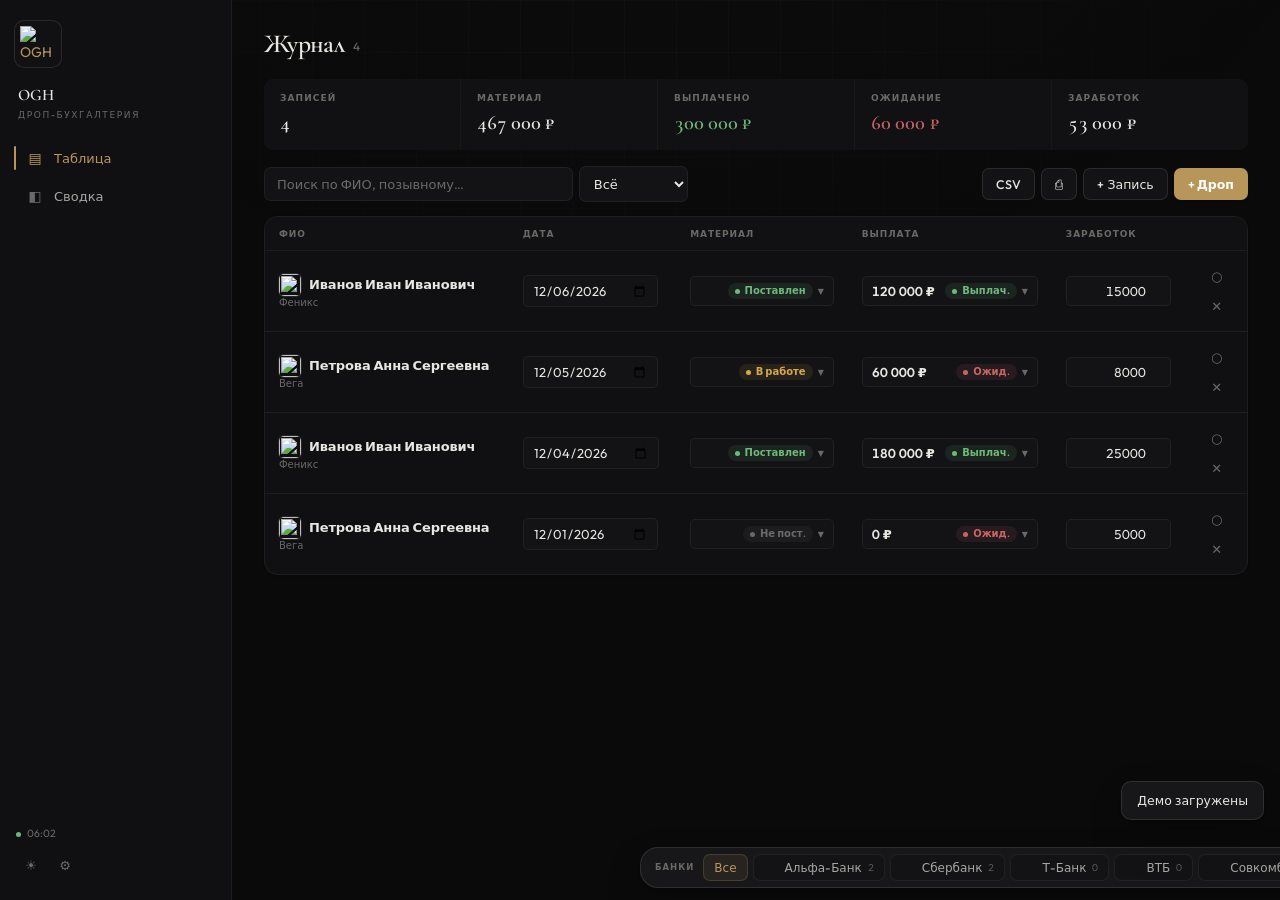
==== commit 1da69c98: "task snapshot fd5a9dca-6fac-4b25-ba55-bf81d9d7c41d" ====
--- a/public/index-4.html
+++ b/public/index-4.html
@@ -3,75 +3,92 @@
 <head>
 <meta charset="UTF-8">
 <meta name="viewport" content="width=device-width, initial-scale=1, viewport-fit=cover">
-<meta name="theme-color" media="(prefers-color-scheme: light)" content="#f6f5f2">
-<meta name="theme-color" media="(prefers-color-scheme: dark)" content="#09090b">
-<title>Дроп-бухгалтерия</title>
-<link rel="icon" href="image/svg+xml,<svg xmlns='http://www.w3.org/2000/svg' viewBox='0 0 100 100'><text y='.9em' font-size='90'>◈</text></svg>">
+<meta name="theme-color" media="(prefers-color-scheme: light)" content="#f5f3ee">
+<meta name="theme-color" media="(prefers-color-scheme: dark)" content="#0a0a0b">
+<meta name="description" content="Дроп-бухгалтерия — журнал учёта материалов и выплат">
+<title>OGH — Дроп-бухгалтерия</title>
+<link rel="icon" href="image/svg+xml,<svg xmlns='http://www.w3.org/2000/svg' viewBox='0 0 100 100'><text y='.9em' font-size='82' font-family='serif' font-weight='700'>◈</text></svg>">
+<link rel="preconnect" href="https://fonts.googleapis.com">
+<link rel="preconnect" href="https://fonts.gstatic.com" crossorigin>
+<link href="https://fonts.googleapis.com/css2?family=Cormorant+Garamond:ital,wght@0,400;0,500;0,600;0,700;1,400;1,500&family=Outfit:wght@300;400;500;600;700&display=swap" rel="stylesheet">
 <style>
-/* ═══════════════ TOKENS ═══════════════ */
+/* ═══════════════════════════════════════════
+   DESIGN TOKENS
+   Palette: near-black, warm off-white, neutrals
+   Accent: single warm gold (#b8965a) sampled from OGH brand
+   Typography: Cormorant Garamond (serif) + Outfit (sans)
+   ═══════════════════════════════════════════ */
 :root{
-  --bg:#09090b;
-  --surface:rgba(17,17,21,.82);
-  --surface-2:rgba(24,24,29,.95);
-  --surface-3:rgba(30,30,36,.9);
-  --field:#111113;
+  --bg:#0a0a0b;
+  --bg-elevated:#111113;
+  --surface:rgba(18,18,21,.92);
+  --surface-2:rgba(24,24,28,.96);
+  --surface-3:rgba(30,30,35,.9);
+  --field:#131316;
   --border:rgba(255,255,255,.06);
-  --border-strong:rgba(255,255,255,.11);
-  --border-focus:rgba(255,255,255,.18);
-  --text:#e4e4e7;
-  --text-secondary:#a1a1aa;
-  --muted:#71717a;
-  --accent:#34d399;
-  --accent-hover:#4ade80;
-  --accent-soft:rgba(52,211,153,.1);
-  --accent-border:rgba(52,211,153,.25);
-  --green:#34d399;--green-soft:rgba(52,211,153,.1);
-  --yellow:#fbbf24;--yellow-soft:rgba(251,191,36,.1);
-  --red:#f87171;--red-soft:rgba(248,113,113,.1);
-  --grid-line:rgba(255,255,255,.025);
-  --glow:rgba(52,211,153,.04);
-  --ease-out:cubic-bezier(.23,1,.32,1);
+  --border-strong:rgba(255,255,255,.1);
+  --border-focus:rgba(255,255,255,.16);
+  --text:#e8e6e1;
+  --text-secondary:#a8a5a0;
+  --muted:#6b6966;
+  --accent:#b8965a;
+  --accent-hover:#c9a76b;
+  --accent-soft:rgba(184,150,90,.1);
+  --accent-border:rgba(184,150,90,.22);
+  --green:#6db87a;--green-soft:rgba(109,184,122,.1);
+  --yellow:#d4a84b;--yellow-soft:rgba(212,168,75,.1);
+  --red:#c96464;--red-soft:rgba(201,100,100,.1);
+  --grid-line:rgba(255,255,255,.02);
+  --glow:rgba(184,150,90,.03);
+  --ease-out:cubic-bezier(.22,1,.36,1);
   --ease-in-out:cubic-bezier(.77,0,.175,1);
   --ease-drawer:cubic-bezier(.32,.72,0,1);
-  --shadow-card:0 1px 2px rgba(0,0,0,.3),0 8px 24px -12px rgba(0,0,0,.5);
-  --shadow-elevated:0 4px 12px rgba(0,0,0,.3),0 20px 48px -16px rgba(0,0,0,.6);
-  --r-xs:6px;--r-sm:8px;--r-md:10px;--r-lg:14px;--r-xl:18px;
-  --font-sans:system-ui,-apple-system,BlinkMacSystemFont,"Segoe UI",Roboto,sans-serif;
-  --font-mono:ui-monospace,"SF Mono","Cascadia Code","Fira Code",monospace;
+  --shadow-sm:0 1px 2px rgba(0,0,0,.25);
+  --shadow-md:0 2px 8px rgba(0,0,0,.3),0 8px 24px -12px rgba(0,0,0,.4);
+  --shadow-lg:0 4px 12px rgba(0,0,0,.3),0 20px 48px -16px rgba(0,0,0,.5);
+  --r-xs:5px;--r-sm:7px;--r-md:10px;--r-lg:14px;--r-xl:18px;
+  --font-serif:'Cormorant Garamond',Georgia,'Times New Roman',serif;
+  --font-sans:'Outfit',system-ui,-apple-system,sans-serif;
+  --font-mono:ui-monospace,'SF Mono','Cascadia Code',monospace;
 }
 [data-theme="light"]{
-  --bg:#f6f5f2;
-  --surface:rgba(255,255,255,.82);
-  --surface-2:rgba(255,255,255,.96);
-  --surface-3:rgba(250,250,248,.95);
+  --bg:#f5f3ee;
+  --bg-elevated:#faf8f5;
+  --surface:rgba(255,255,255,.88);
+  --surface-2:rgba(255,255,255,.97);
+  --surface-3:rgba(250,248,244,.95);
   --field:#ffffff;
   --border:rgba(0,0,0,.07);
-  --border-strong:rgba(0,0,0,.13);
-  --border-focus:rgba(0,0,0,.22);
-  --text:#18181b;
-  --text-secondary:#52525b;
-  --muted:#71717a;
-  --accent:#059669;
-  --accent-hover:#047857;
-  --accent-soft:rgba(5,150,105,.08);
-  --accent-border:rgba(5,150,105,.2);
-  --green:#059669;--green-soft:rgba(5,150,105,.08);
-  --yellow:#ca8a04;--yellow-soft:rgba(202,138,4,.08);
-  --red:#dc2626;--red-soft:rgba(220,38,38,.08);
-  --grid-line:rgba(0,0,0,.04);
-  --glow:rgba(5,150,105,.03);
-  --shadow-card:0 1px 2px rgba(0,0,0,.04),0 8px 24px -12px rgba(0,0,0,.08);
-  --shadow-elevated:0 4px 12px rgba(0,0,0,.06),0 20px 48px -16px rgba(0,0,0,.1);
+  --border-strong:rgba(0,0,0,.12);
+  --border-focus:rgba(0,0,0,.2);
+  --text:#1a1917;
+  --text-secondary:#5c5a56;
+  --muted:#8a8783;
+  --accent:#8b6f3f;
+  --accent-hover:#7a6135;
+  --accent-soft:rgba(139,111,63,.08);
+  --accent-border:rgba(139,111,63,.18);
+  --green:#2d7a3e;--green-soft:rgba(45,122,62,.08);
+  --yellow:#8b6b1a;--yellow-soft:rgba(139,107,26,.08);
+  --red:#a63d3d;--red-soft:rgba(166,61,61,.08);
+  --grid-line:rgba(0,0,0,.035);
+  --glow:rgba(139,111,63,.025);
+  --shadow-sm:0 1px 2px rgba(0,0,0,.04);
+  --shadow-md:0 2px 8px rgba(0,0,0,.04),0 8px 24px -12px rgba(0,0,0,.06);
+  --shadow-lg:0 4px 12px rgba(0,0,0,.05),0 20px 48px -16px rgba(0,0,0,.08);
 }
 
-/* ═══════════════ BASE ═══════════════ */
+/* ═══════════════════════════════════════════
+   BASE
+   ═══════════════════════════════════════════ */
 *{box-sizing:border-box;margin:0;padding:0}
-html{-webkit-font-smoothing:antialiased;-moz-osx-font-smoothing:grayscale;-webkit-tap-highlight-color:transparent;text-size-adjust:100%}
-body{font-family:var(--font-sans);background:var(--bg);color:var(--text);font-size:14px;line-height:1.5;min-height:100dvh;transition:background .4s var(--ease-out),color .4s var(--ease-out)}
-::selection{background:rgba(52,211,153,.25)}
-::-webkit-scrollbar{width:8px;height:8px}
-::-webkit-scrollbar-thumb{background:rgba(120,120,140,.25);border-radius:8px;border:2px solid transparent;background-clip:content-box}
-::-webkit-scrollbar-thumb:hover{background:rgba(120,120,140,.4);background-clip:content-box}
+html{-webkit-font-smoothing:antialiased;-moz-osx-font-smoothing:grayscale;-webkit-tap-highlight-color:transparent;text-size-adjust:100%;scroll-behavior:smooth}
+body{font-family:var(--font-sans);background:var(--bg);color:var(--text);font-size:14px;line-height:1.5;font-weight:400;min-height:100dvh;transition:background .4s var(--ease-out),color .4s var(--ease-out)}
+::selection{background:rgba(184,150,90,.2)}
+::-webkit-scrollbar{width:7px;height:7px}
+::-webkit-scrollbar-track{background:transparent}
+::-webkit-scrollbar-thumb{background:rgba(120,115,110,.2);border-radius:8px;border:2px solid transparent;background-clip:content-box}
+::-webkit-scrollbar-thumb:hover{background:rgba(120,115,110,.35);background-clip:content-box}
 :focus-visible{outline:2px solid var(--accent);outline-offset:2px;border-radius:var(--r-xs)}
 input:focus-visible,select:focus-visible,textarea:focus-visible{outline:none}
 .hidden{display:none!important}
@@ -79,270 +96,317 @@
 .spacer{flex:1}
 .neg{color:var(--red)}
 
-/* ═══════════════ BACKGROUND ═══════════════ */
+/* ═══════════════════════════════════════════
+   BACKGROUND
+   ═══════════════════════════════════════════ */
 .bg-fx{position:fixed;inset:0;z-index:0;overflow:hidden;pointer-events:none}
-.bg-glow{position:absolute;top:-40%;left:50%;transform:translateX(-50%);width:120%;height:80%;background:radial-gradient(ellipse at 50% 0%,var(--glow),transparent 70%)}
-.bg-grid{position:absolute;inset:0;background-image:linear-gradient(var(--grid-line) 1px,transparent 1px),linear-gradient(90deg,var(--grid-line) 1px,transparent 1px);background-size:48px 48px;-webkit-mask-image:radial-gradient(ellipse 80% 60% at 50% 0%,#000 20%,transparent 75%);mask-image:radial-gradient(ellipse 80% 60% at 50% 0%,#000 20%,transparent 75%)}
-
-/* ═══════════════ SIDEBAR ═══════════════ */
-.side{position:fixed;left:0;top:0;bottom:0;width:228px;z-index:45;display:flex;flex-direction:column;gap:20px;padding:18px 12px;background:var(--surface);backdrop-filter:blur(28px) saturate(1.4);-webkit-backdrop-filter:blur(28px) saturate(1.4);border-right:1px solid var(--border);transition:width .3s var(--ease-out)}
-.logo-zone{position:relative;width:44px;height:44px;cursor:pointer;flex:none}
-.logo-img{width:44px;height:44px;border-radius:var(--r-md);overflow:hidden;display:flex;align-items:center;justify-content:center;background:linear-gradient(145deg,#1a1a20,#0e0e12);border:1px solid var(--border-strong);box-shadow:inset 0 1px 0 rgba(255,255,255,.08);transition:transform .2s var(--ease-out)}
-.logo-zone:hover .logo-img{transform:scale(1.06)}
+.bg-glow{position:absolute;top:-35%;left:50%;transform:translateX(-50%);width:130%;height:75%;background:radial-gradient(ellipse at 50% 0%,var(--glow),transparent 68%)}
+.bg-grid{position:absolute;inset:0;background-image:linear-gradient(var(--grid-line) 1px,transparent 1px),linear-gradient(90deg,var(--grid-line) 1px,transparent 1px);background-size:52px 52px;-webkit-mask-image:radial-gradient(ellipse 75% 55% at 50% 0%,#000 15%,transparent 72%);mask-image:radial-gradient(ellipse 75% 55% at 50% 0%,#000 15%,transparent 72%)}
+
+/* ═══════════════════════════════════════════
+   SIDEBAR
+   ═══════════════════════════════════════════ */
+.side{position:fixed;left:0;top:0;bottom:0;width:232px;z-index:45;display:flex;flex-direction:column;gap:18px;padding:20px 14px;background:var(--surface);backdrop-filter:blur(32px) saturate(1.4);-webkit-backdrop-filter:blur(32px) saturate(1.4);border-right:1px solid var(--border);transition:width .3s var(--ease-out)}
+.logo-zone{position:relative;width:48px;height:48px;cursor:pointer;flex:none}
+.logo-img{width:48px;height:48px;border-radius:var(--r-md);overflow:hidden;display:flex;align-items:center;justify-content:center;background:var(--bg-elevated);border:1px solid var(--border-strong);transition:transform .2s var(--ease-out)}
+.logo-zone:hover .logo-img{transform:scale(1.05)}
 .logo-img img{width:100%;height:100%;object-fit:cover}
-.logo-default{font-size:20px;color:var(--accent);text-shadow:0 0 20px rgba(52,211,153,.4)}
-.logo-x{position:absolute;right:-4px;top:-4px;width:16px;height:16px;border-radius:50%;border:none;background:var(--red);color:#fff;font-size:9px;cursor:pointer;opacity:0;transition:opacity .15s ease;display:flex;align-items:center;justify-content:center;padding:0;transform:scale(.9)}
-.logo-x:hover{transform:scale(1)}
+.logo-default{display:flex;align-items:center;justify-content:center;width:100%;height:100%}
+.logo-x{position:absolute;right:-5px;top:-5px;width:16px;height:16px;border-radius:50%;border:none;background:var(--red);color:#fff;font-size:9px;cursor:pointer;opacity:0;transition:opacity .15s ease;display:flex;align-items:center;justify-content:center;padding:0}
 .logo-zone:hover .logo-x{opacity:1}
 .brand{padding:0 4px}
-.brand-t{font-weight:650;font-size:14px;letter-spacing:-.02em;color:var(--text)}
-.brand-s{font-size:9px;color:var(--muted);margin-top:3px;text-transform:uppercase;letter-spacing:.16em;font-weight:500}
+.brand-t{font-family:var(--font-serif);font-weight:600;font-size:16px;letter-spacing:-.01em;color:var(--text);line-height:1.2}
+.brand-s{font-size:9px;color:var(--muted);margin-top:3px;text-transform:uppercase;letter-spacing:.18em;font-weight:500}
 .side-nav{display:flex;flex-direction:column;gap:2px}
-.nav-item{display:flex;align-items:center;gap:10px;padding:9px 12px;border-radius:var(--r-sm);color:var(--muted);cursor:pointer;font-size:13px;font-weight:500;border:none;background:transparent;text-align:left;width:100%;font-family:inherit;user-select:none;touch-action:manipulation;transition:background .15s ease,color .15s ease,transform .15s var(--ease-out)}
+.nav-item{display:flex;align-items:center;gap:10px;padding:9px 12px;border-radius:var(--r-sm);color:var(--text-secondary);cursor:pointer;font-size:13px;font-weight:450;border:none;background:transparent;text-align:left;width:100%;font-family:var(--font-sans);user-select:none;touch-action:manipulation;transition:background .15s ease,color .15s ease,transform .12s var(--ease-out);position:relative}
 .nav-item:active{transform:scale(.97)}
-@media(hover:hover)and (pointer:fine){.nav-item:hover{background:rgba(255,255,255,.04);color:var(--text-secondary)}}
-[data-theme="light"] .nav-item:hover{background:rgba(0,0,0,.03)}
-.nav-item.active{background:var(--accent-soft);color:var(--accent);font-weight:550}
-.nav-ico{font-size:14px;width:18px;text-align:center;flex:none;opacity:.7}
+@media(hover:hover)and (pointer:fine){.nav-item:hover{background:rgba(255,255,255,.035);color:var(--text)}}
+[data-theme="light"] .nav-item:hover{background:rgba(0,0,0,.025)}
+.nav-item.active{color:var(--accent);font-weight:500}
+.nav-item.active::before{content:'';position:absolute;left:0;top:6px;bottom:6px;width:2px;background:var(--accent);border-radius:1px}
+.nav-ico{font-size:14px;width:18px;text-align:center;flex:none;opacity:.6}
 .nav-item.active .nav-ico{opacity:1}
 .side-foot{margin-top:auto;display:flex;flex-direction:column;gap:8px;padding:0 2px}
-.save-info{font-size:10.5px;color:var(--muted);display:flex;align-items:center;gap:6px;font-weight:450}
+.save-info{font-size:10.5px;color:var(--muted);display:flex;align-items:center;gap:6px;font-weight:400}
 .save-dot{width:5px;height:5px;border-radius:50%;background:var(--green);display:inline-block;animation:pulse 2.8s ease infinite}
-@keyframes pulse{0%,100%{opacity:1}50%{opacity:.25}}
+@keyframes pulse{0%,100%{opacity:1}50%{opacity:.2}}
 .side-actions{display:flex;gap:4px}
-.icon-btn{background:none;border:1px solid transparent;border-radius:var(--r-sm);width:30px;height:30px;cursor:pointer;font-size:13px;color:var(--muted);font-family:inherit;user-select:none;touch-action:manipulation;display:flex;align-items:center;justify-content:center;transition:transform .15s var(--ease-out),background .15s ease,border-color .15s ease,color .15s ease}
+.icon-btn{background:none;border:1px solid transparent;border-radius:var(--r-sm);width:30px;height:30px;cursor:pointer;font-size:13px;color:var(--muted);font-family:inherit;user-select:none;touch-action:manipulation;display:flex;align-items:center;justify-content:center;transition:transform .12s var(--ease-out),background .15s ease,border-color .15s ease,color .15s ease}
 .icon-btn:active{transform:scale(.9)}
-@media(hover:hover)and (pointer:fine){.icon-btn:hover{border-color:var(--border-strong);background:rgba(255,255,255,.04);color:var(--text-secondary)}}
-[data-theme="light"] .icon-btn:hover{background:rgba(0,0,0,.03)}
-
-/* ═══════════════ CONTENT ═══════════════ */
-.content{margin-left:228px;position:relative;z-index:1;min-height:100dvh}
-main{max-width:1140px;margin:0 auto;padding:24px 28px 110px}
-.view-title{font-size:20px;font-weight:620;letter-spacing:-.025em;margin:6px 0 16px;color:var(--text)}
-.view-title .count{font-size:12px;font-weight:450;color:var(--muted);margin-left:6px;font-variant-numeric:tabular-nums}
-
-/* ═══════════════ SUMMARY ═══════════════ */
-.sumbar{display:flex;gap:8px;flex-wrap:wrap;margin:0 0 12px;animation:fadeUp .4s var(--ease-out) both}
-.sum{background:var(--surface);backdrop-filter:blur(16px);-webkit-backdrop-filter:blur(16px);border:1px solid var(--border);border-radius:var(--r-md);padding:10px 14px;display:flex;flex-direction:column;gap:3px;box-shadow:var(--shadow-card);transition:border-color .2s ease,transform .2s var(--ease-out)}
-@media(hover:hover)and (pointer:fine){.sum:hover{border-color:var(--border-strong);transform:translateY(-1px)}}
+@media(hover:hover)and (pointer:fine){.icon-btn:hover{border-color:var(--border-strong);background:rgba(255,255,255,.035);color:var(--text-secondary)}}
+[data-theme="light"] .icon-btn:hover{background:rgba(0,0,0,.025)}
+
+/* ═══════════════════════════════════════════
+   CONTENT
+   ═══════════════════════════════════════════ */
+.content{margin-left:232px;position:relative;z-index:1;min-height:100dvh}
+main{max-width:1160px;margin:0 auto;padding:28px 32px 120px}
+
+/* ═══════════════════════════════════════════
+   HEADER
+   ═══════════════════════════════════════════ */
+.page-header{margin-bottom:20px;animation:fadeUp .5s var(--ease-out) both}
+.page-title{font-family:var(--font-serif);font-size:26px;font-weight:600;letter-spacing:-.025em;color:var(--text);line-height:1.2}
+.page-title .count{font-family:var(--font-sans);font-size:12px;font-weight:400;color:var(--muted);margin-left:8px;font-variant-numeric:tabular-nums;vertical-align:middle}
+
+/* ═══════════════════════════════════════════
+   SUMMARY
+   ═══════════════════════════════════════════ */
+.sumbar{display:flex;gap:1px;flex-wrap:wrap;margin:0 0 16px;background:var(--border);border-radius:var(--r-md);overflow:hidden;animation:fadeUp .5s var(--ease-out) both;animation-delay:.08s}
+.sum{flex:1;min-width:120px;background:var(--surface);padding:12px 16px;display:flex;flex-direction:column;gap:3px;transition:background .15s ease}
+@media(hover:hover)and (pointer:fine){.sum:hover{background:var(--surface-2)}}
 .sum-l{font-size:9px;text-transform:uppercase;letter-spacing:.12em;color:var(--muted);font-weight:600;white-space:nowrap}
-.sum-v{font-size:17px;font-weight:620;font-variant-numeric:tabular-nums;white-space:nowrap;letter-spacing:-.02em}
+.sum-v{font-family:var(--font-serif);font-size:20px;font-weight:600;font-variant-numeric:tabular-nums;white-space:nowrap;letter-spacing:-.01em}
 .sum-v.ok{color:var(--green)}
 .sum-v.warn{color:var(--red)}
 
-/* ═══════════════ ANIMATIONS ═══════════════ */
+/* ═══════════════════════════════════════════
+   ANIMATIONS
+   ═══════════════════════════════════════════ */
 @keyframes fadeUp{from{opacity:0;transform:translateY(8px)}to{opacity:1;transform:none}}
 @keyframes fadeIn{from{opacity:0}to{opacity:1}}
 @keyframes pop{from{opacity:0;transform:scale(.97) translateY(6px)}to{opacity:1;transform:none}}
-@keyframes rowIn{from{opacity:0;transform:translateY(5px)}to{opacity:1;transform:none}}
-@keyframes shimmer{0%{background-position:-200% 0}100%{background-position:200% 0}}
-
-/* ═══════════════ CARDS ═══════════════ */
-.card{position:relative;overflow:hidden;background:var(--surface);backdrop-filter:blur(16px);-webkit-backdrop-filter:blur(16px);border:1px solid var(--border);border-radius:var(--r-lg);box-shadow:var(--shadow-card);animation:fadeUp .45s var(--ease-out) both}
-.card::before{content:'';position:absolute;top:0;left:10%;right:10%;height:1px;background:linear-gradient(90deg,transparent,rgba(255,255,255,.08),transparent);pointer-events:none}
-[data-theme="light"] .card::before{background:linear-gradient(90deg,transparent,rgba(255,255,255,.6),transparent)}
-.card+.card{margin-top:12px}
-.card-h{padding:12px 16px;border-bottom:1px solid var(--border);font-size:12.5px;font-weight:600;letter-spacing:-.01em;display:flex;align-items:center;gap:8px;color:var(--text)}
-.table-wrap{overflow-x:auto;-webkit-overflow-scrolling:touch}
+@keyframes rowIn{from{opacity:0;transform:translateY(4px)}to{opacity:1;transform:none}}
+@keyframes cellFlash{0%{background:var(--accent-soft)}100%{background:transparent}}
+
+/* ═══════════════════════════════════════════
+   TOOLBAR
+   ═══════════════════════════════════════════ */
+.toolbar{display:flex;gap:6px;align-items:center;flex-wrap:wrap;margin-bottom:14px;animation:fadeUp .5s var(--ease-out) both;animation-delay:.12s}
+.toolbar .search{flex:1;min-width:160px;padding:8px 12px;border:1px solid var(--border);border-radius:var(--r-sm);background:var(--field);color:var(--text);font-size:13px;font-family:var(--font-sans);transition:border-color .15s ease,box-shadow .15s ease}
+.toolbar .search::placeholder{color:var(--muted)}
+.toolbar .search:focus{border-color:var(--accent);box-shadow:0 0 0 3px var(--accent-soft)}
+.toolbar select,.toolbar input[type=date]{padding:8px 10px;border:1px solid var(--border);border-radius:var(--r-sm);background:var(--field);color:var(--text);font-size:13px;font-family:var(--font-sans)}
+
+/* ═══════════════════════════════════════════
+   TABLE (first-class)
+   ═══════════════════════════════════════════ */
+.table-card{background:var(--surface);backdrop-filter:blur(16px);-webkit-backdrop-filter:blur(16px);border:1px solid var(--border);border-radius:var(--r-lg);overflow:hidden;box-shadow:var(--shadow-sm);animation:fadeUp .5s var(--ease-out) both;animation-delay:.16s}
+.table-wrap{overflow-x:auto;-webkit-overflow-scrolling:touch;max-height:calc(100dvh - 320px)}
 table{width:100%;border-collapse:collapse;font-size:13px;min-width:720px}
-th{text-align:left;font-size:9.5px;text-transform:uppercase;letter-spacing:.1em;color:var(--muted);padding:10px 14px;border-bottom:1px solid var(--border);white-space:nowrap;font-weight:600}
-td{padding:10px 14px;border-bottom:1px solid var(--border);vertical-align:middle}
-tbody tr{animation:rowIn .35s var(--ease-out) both;transition:background .12s ease}
+thead{position:sticky;top:0;z-index:2}
+th{background:var(--bg-elevated);text-align:left;font-size:9px;text-transform:uppercase;letter-spacing:.1em;color:var(--muted);padding:10px 14px;border-bottom:1px solid var(--border);white-space:nowrap;font-weight:600;font-family:var(--font-sans)}
+td{padding:10px 14px;border-bottom:1px solid var(--border);vertical-align:middle;transition:background .12s ease}
+tbody tr{animation:rowIn .3s var(--ease-out) both;transition:background .12s ease}
 tbody tr:last-child td{border-bottom:none}
-@media(hover:hover)and (pointer:fine){tbody tr:hover td{background:rgba(255,255,255,.02)}}
-[data-theme="light"] tbody tr:hover td{background:rgba(0,0,0,.015)}
-.num{text-align:right;font-variant-numeric:tabular-nums;white-space:nowrap}
-.empty{padding:40px 20px;text-align:center;color:var(--muted);font-size:13px;line-height:1.7}
-.empty-icon{font-size:28px;margin-bottom:10px;opacity:.4;display:block}
-.empty-cta{display:inline-flex;align-items:center;gap:6px;margin-top:12px;padding:7px 14px;border-radius:var(--r-sm);background:var(--accent-soft);color:var(--accent);border:1px solid var(--accent-border);font-size:12px;font-weight:550;cursor:pointer;font-family:inherit;transition:transform .15s var(--ease-out),background .15s ease}
-.empty-cta:hover{background:rgba(52,211,153,.15)}
+@media(hover:hover)and (pointer:fine){tbody tr:hover td{background:rgba(255,255,255,.018)}}
+[data-theme="light"] tbody tr:hover td{background:rgba(0,0,0,.012)}
+.num{text-align:right;font-variant-numeric:tabular-nums;white-space:nowrap;font-family:var(--font-sans)}
+.empty{padding:48px 24px;text-align:center;color:var(--muted);font-size:13px;line-height:1.7}
+.empty-icon{font-size:24px;margin-bottom:10px;opacity:.3;display:block;font-family:var(--font-serif)}
+.empty-cta{display:inline-flex;align-items:center;gap:6px;margin-top:14px;padding:7px 14px;border-radius:var(--r-sm);background:var(--accent-soft);color:var(--accent);border:1px solid var(--accent-border);font-size:12px;font-weight:550;cursor:pointer;font-family:var(--font-sans);transition:transform .12s var(--ease-out),background .15s ease}
+.empty-cta:hover{background:rgba(184,150,90,.14)}
 .empty-cta:active{transform:scale(.97)}
 .actions-cell{white-space:nowrap;text-align:right}
-
-/* ═══════════════ INPUTS ═══════════════ */
-.dt{padding:7px 10px;border:1px solid var(--border);border-radius:var(--r-sm);background:var(--field);color:var(--text);font-size:13px;font-family:var(--font-sans);transition:border-color .15s ease,box-shadow .15s ease}
+.cell-flash{animation:cellFlash .8s var(--ease-out)}
+
+/* ═══════════════════════════════════════════
+   INPUTS
+   ═══════════════════════════════════════════ */
+.dt{padding:6px 9px;border:1px solid var(--border);border-radius:var(--r-xs);background:var(--field);color:var(--text);font-size:13px;font-family:var(--font-sans);transition:border-color .15s ease,box-shadow .15s ease}
 .dt:focus{border-color:var(--accent);box-shadow:0 0 0 3px var(--accent-soft)}
-.amt{width:110px;padding:7px 10px;border:1px solid var(--border);border-radius:var(--r-sm);background:var(--field);color:var(--text);font-size:13px;font-family:var(--font-sans);text-align:right;font-variant-numeric:tabular-nums;transition:border-color .15s ease,box-shadow .15s ease}
+.amt{width:105px;padding:6px 9px;border:1px solid var(--border);border-radius:var(--r-xs);background:var(--field);color:var(--text);font-size:13px;font-family:var(--font-sans);text-align:right;font-variant-numeric:tabular-nums;transition:border-color .15s ease,box-shadow .15s ease}
 .amt::placeholder{color:var(--muted)}
 .amt:focus{border-color:var(--accent);box-shadow:0 0 0 3px var(--accent-soft)}
 
-/* ═══════════════ CELL CHIPS ═══════════════ */
-.cell-stack{display:flex;flex-direction:column;gap:5px;align-items:stretch;min-width:145px}
-.chip-toggle{display:flex;align-items:center;justify-content:space-between;gap:6px;width:100%;padding:7px 10px;border:1px solid var(--border);border-radius:var(--r-sm);background:var(--field);color:var(--text);cursor:pointer;font-family:inherit;font-size:12.5px;text-align:left;user-select:none;touch-action:manipulation;transition:border-color .15s ease,transform .12s var(--ease-out),box-shadow .15s ease}
+/* ═══════════════════════════════════════════
+   CELL CHIPS (expandable)
+   ═══════════════════════════════════════════ */
+.cell-stack{display:flex;flex-direction:column;gap:5px;align-items:stretch;min-width:140px}
+.chip-toggle{display:flex;align-items:center;justify-content:space-between;gap:6px;width:100%;padding:6px 9px;border:1px solid var(--border);border-radius:var(--r-xs);background:var(--field);color:var(--text);cursor:pointer;font-family:var(--font-sans);font-size:12.5px;text-align:left;user-select:none;touch-action:manipulation;transition:border-color .15s ease,transform .1s var(--ease-out),box-shadow .15s ease}
 .chip-toggle:active{transform:scale(.98)}
 @media(hover:hover)and (pointer:fine){.chip-toggle:hover{border-color:var(--border-strong)}}
 .chip-toggle[aria-expanded="true"]{border-color:var(--accent-border);box-shadow:0 0 0 3px var(--accent-soft)}
-.chip-amt{font-weight:620;font-variant-numeric:tabular-nums;white-space:nowrap;font-size:13px}
-.chip-right{display:flex;align-items:center;gap:6px;margin-left:auto}
-.chip-caret{color:var(--muted);font-size:9px;transition:transform .2s var(--ease-out)}
+.chip-amt{font-weight:600;font-variant-numeric:tabular-nums;white-space:nowrap;font-size:13px}
+.chip-right{display:flex;align-items:center;gap:5px;margin-left:auto}
+.chip-caret{color:var(--muted);font-size:8px;transition:transform .2s var(--ease-out)}
 .chip-toggle[aria-expanded="true"] .chip-caret{transform:rotate(180deg)}
 
-/* ═══════════════ STATUS BADGES ═══════════════ */
-.st-badge{display:inline-flex;align-items:center;gap:5px;padding:3px 8px;border-radius:999px;font-size:10.5px;font-weight:600;white-space:nowrap;line-height:1}
-.st-badge .bdot{width:6px;height:6px;border-radius:50%;display:inline-block;flex:none}
-.st-badge.gray{color:var(--muted);background:rgba(113,113,122,.1)}.st-badge.gray .bdot{background:var(--muted)}
+/* ═══════════════════════════════════════════
+   STATUS BADGES
+   ═══════════════════════════════════════════ */
+.st-badge{display:inline-flex;align-items:center;gap:5px;padding:3px 7px;border-radius:999px;font-size:10px;font-weight:600;white-space:nowrap;line-height:1}
+.st-badge .bdot{width:5px;height:5px;border-radius:50%;display:inline-block;flex:none}
+.st-badge.gray{color:var(--muted);background:rgba(107,105,102,.1)}.st-badge.gray .bdot{background:var(--muted)}
 .st-badge.yellow{color:var(--yellow);background:var(--yellow-soft)}.st-badge.yellow .bdot{background:var(--yellow)}
 .st-badge.green{color:var(--green);background:var(--green-soft)}.st-badge.green .bdot{background:var(--green)}
 .st-badge.red{color:var(--red);background:var(--red-soft)}.st-badge.red .bdot{background:var(--red)}
 
-.chip-body{display:none;flex-direction:column;gap:7px;padding:10px;border:1px solid var(--border);border-radius:var(--r-sm);background:var(--surface-3)}
-.cell-stack.open .chip-body{display:flex;animation:fadeUp .2s var(--ease-out) both}
+.chip-body{display:none;flex-direction:column;gap:6px;padding:10px;border:1px solid var(--border);border-radius:var(--r-sm);background:var(--surface-3)}
+.cell-stack.open .chip-body{display:flex;animation:fadeUp .18s var(--ease-out) both}
 .chip-field{display:flex;flex-direction:column;gap:4px}
 .chip-field label{font-size:9px;text-transform:uppercase;letter-spacing:.08em;color:var(--muted);font-weight:600}
 .chip-field .amt{width:100%}
-.chip-field select,.chip-field input[type=date]{padding:7px 10px;border:1px solid var(--border);border-radius:var(--r-sm);background:var(--field);color:var(--text);font-size:13px;font-family:inherit;transition:border-color .15s ease,box-shadow .15s ease}
+.chip-field select,.chip-field input[type=date]{padding:6px 9px;border:1px solid var(--border);border-radius:var(--r-xs);background:var(--field);color:var(--text);font-size:13px;font-family:var(--font-sans);transition:border-color .15s ease,box-shadow .15s ease}
 .chip-field select:focus,.chip-field input[type=date]:focus{border-color:var(--accent);box-shadow:0 0 0 3px var(--accent-soft)}
 
-.st-select{-webkit-appearance:none;appearance:none;border:1px solid var(--border);border-radius:var(--r-sm);padding:5px 24px 5px 9px;font-size:11.5px;font-weight:600;font-family:inherit;cursor:pointer;background-color:var(--field);background-image:url("image/svg+xml,%3Csvg xmlns='http://www.w3.org/2000/svg' width='10' height='6' viewBox='0 0 10 6'%3E%3Cpath d='M1 1l4 4 4-4' stroke='%2371717a' stroke-width='1.5' fill='none' stroke-linecap='round'/%3E%3C/svg%3E");background-repeat:no-repeat;background-position:right 8px center;transition:background-color .15s ease,border-color .15s ease,color .15s ease}
-.st-select.gray{color:var(--muted);border-color:rgba(113,113,122,.25);background-color:rgba(113,113,122,.08)}
-.st-select.yellow{color:var(--yellow);border-color:rgba(251,191,36,.3);background-color:var(--yellow-soft)}
-.st-select.green{color:var(--green);border-color:rgba(52,211,153,.3);background-color:var(--green-soft)}
-.st-select.red{color:var(--red);border-color:rgba(248,113,113,.3);background-color:var(--red-soft)}
-
-/* ═══════════════ FIO LINK ═══════════════ */
-.fio-link{background:none;border:none;color:var(--text);cursor:pointer;padding:0;font-family:inherit;text-align:left;display:inline-flex;flex-direction:column;gap:1px;line-height:1.2;transition:color .15s ease}
-.fio-link b{font-size:13.5px;font-weight:600;letter-spacing:-.015em}
-.fio-feo{font-size:10.5px;color:var(--muted);font-weight:450}
+.st-select{-webkit-appearance:none;appearance:none;border:1px solid var(--border);border-radius:var(--r-xs);padding:5px 22px 5px 8px;font-size:11px;font-weight:600;font-family:var(--font-sans);cursor:pointer;background-color:var(--field);background-image:url("image/svg+xml,%3Csvg xmlns='http://www.w3.org/2000/svg' width='10' height='6' viewBox='0 0 10 6'%3E%3Cpath d='M1 1l4 4 4-4' stroke='%236b6966' stroke-width='1.5' fill='none' stroke-linecap='round'/%3E%3C/svg%3E");background-repeat:no-repeat;background-position:right 7px center;transition:background-color .15s ease,border-color .15s ease,color .15s ease}
+.st-select.gray{color:var(--muted);border-color:rgba(107,105,102,.2);background-color:rgba(107,105,102,.06)}
+.st-select.yellow{color:var(--yellow);border-color:rgba(212,168,75,.25);background-color:var(--yellow-soft)}
+.st-select.green{color:var(--green);border-color:rgba(109,184,122,.25);background-color:var(--green-soft)}
+.st-select.red{color:var(--red);border-color:rgba(201,100,100,.25);background-color:var(--red-soft)}
+
+/* ═══════════════════════════════════════════
+   FIO LINK
+   ═══════════════════════════════════════════ */
+.fio-link{background:none;border:none;color:var(--text);cursor:pointer;padding:0;font-family:var(--font-sans);text-align:left;display:inline-flex;flex-direction:column;gap:1px;line-height:1.2;transition:color .15s ease}
+.fio-link b{font-size:13px;font-weight:550;letter-spacing:-.01em}
+.fio-feo{font-size:10px;color:var(--muted);font-weight:400}
 @media(hover:hover)and (pointer:fine){.fio-link:hover b{color:var(--accent)}}
 .fio-row{display:flex;align-items:center;gap:8px}
-.fio-row .b-ico,.fio-row .dot{flex:none;width:24px;height:24px;border-radius:6px;box-shadow:0 0 0 1px var(--border-strong)}
+.fio-row .b-ico,.fio-row .dot{flex:none;width:22px;height:22px;border-radius:5px;box-shadow:0 0 0 1px var(--border-strong)}
 .fio-row .dot{border-radius:50%}
 .bank{display:inline-flex;align-items:center;gap:6px;white-space:nowrap;font-size:13px}
-.bank .dot{width:8px;height:8px;border-radius:50%;display:inline-block;flex:none}
-.b-ico{width:18px;height:18px;border-radius:5px;object-fit:contain;flex:none}
-
-/* ═══════════════ TOOLBAR ═══════════════ */
-.toolbar{display:flex;gap:6px;align-items:center;flex-wrap:wrap;margin-bottom:14px;animation:fadeUp .4s var(--ease-out) both}
-.toolbar .search{flex:1;min-width:160px;padding:8px 12px;border:1px solid var(--border);border-radius:var(--r-md);background:var(--field);color:var(--text);font-size:13px;font-family:inherit;transition:border-color .15s ease,box-shadow .15s ease}
-.toolbar .search::placeholder{color:var(--muted)}
-.toolbar .search:focus{border-color:var(--accent);box-shadow:0 0 0 3px var(--accent-soft)}
-.toolbar select,.toolbar input[type=date]{padding:8px 10px;border:1px solid var(--border);border-radius:var(--r-md);background:var(--field);color:var(--text);font-size:13px;font-family:inherit}
-
-/* ═══════════════ BUTTONS ═══════════════ */
-.btn{padding:8px 14px;border-radius:var(--r-sm);border:1px solid var(--border-strong);background:var(--field);color:var(--text);cursor:pointer;font-size:12.5px;font-weight:550;font-family:inherit;user-select:none;touch-action:manipulation;transition:transform .12s var(--ease-out),border-color .15s ease,background .15s ease,box-shadow .2s ease,color .15s ease}
+.bank .dot{width:7px;height:7px;border-radius:50%;display:inline-block;flex:none}
+.b-ico{width:17px;height:17px;border-radius:4px;object-fit:contain;flex:none}
+
+/* ═══════════════════════════════════════════
+   BUTTONS
+   ═══════════════════════════════════════════ */
+.btn{padding:7px 13px;border-radius:var(--r-sm);border:1px solid var(--border-strong);background:var(--field);color:var(--text);cursor:pointer;font-size:12.5px;font-weight:500;font-family:var(--font-sans);user-select:none;touch-action:manipulation;transition:transform .1s var(--ease-out),border-color .15s ease,background .15s ease,box-shadow .2s ease,color .15s ease}
 .btn:active{transform:scale(.97)}
-@media(hover:hover)and (pointer:fine){.btn:hover{border-color:var(--border-focus);background:rgba(255,255,255,.03)}}
-[data-theme="light"] .btn:hover{background:rgba(0,0,0,.02)}
-.btn.primary{background:var(--accent);border-color:transparent;color:#fff;font-weight:600;box-shadow:0 1px 3px rgba(52,211,153,.2),0 4px 12px -4px rgba(52,211,153,.3)}
-@media(hover:hover)and (pointer:fine){.btn.primary:hover{background:var(--accent-hover);box-shadow:0 2px 6px rgba(52,211,153,.3),0 8px 20px -6px rgba(52,211,153,.35)}}
-.btn.danger{color:var(--red);border-color:rgba(248,113,113,.25)}
+@media(hover:hover)and (pointer:fine){.btn:hover{border-color:var(--border-focus);background:rgba(255,255,255,.02)}}
+[data-theme="light"] .btn:hover{background:rgba(0,0,0,.015)}
+.btn.primary{background:var(--accent);border-color:transparent;color:#fff;font-weight:550;box-shadow:var(--shadow-sm)}
+@media(hover:hover)and (pointer:fine){.btn.primary:hover{background:var(--accent-hover);box-shadow:var(--shadow-md)}}
+.btn.danger{color:var(--red);border-color:rgba(201,100,100,.2)}
 .btn.danger-solid{background:var(--red);border-color:transparent;color:#fff}
-.btn.sm{padding:5px 10px;font-size:11.5px;border-radius:var(--r-xs)}
-.link{background:none;border:none;color:var(--accent);cursor:pointer;padding:0;font-size:inherit;font-family:inherit;text-decoration:underline;text-underline-offset:2px}
-
-/* ═══════════════ BANK BAR ═══════════════ */
-.bankbar{position:fixed;bottom:12px;left:50%;transform:translateX(-50%);z-index:45;background:var(--surface-2);backdrop-filter:blur(24px) saturate(1.4);-webkit-backdrop-filter:blur(24px) saturate(1.4);border:1px solid var(--border-strong);border-radius:var(--r-xl);box-shadow:var(--shadow-elevated);display:flex;align-items:center;gap:6px;padding:7px 10px;overflow-x:auto;max-width:calc(100% - 28px);animation:fadeUp .5s var(--ease-out) both;animation-delay:.2s}
+.btn.sm{padding:5px 9px;font-size:11px;border-radius:var(--r-xs)}
+
+/* ═══════════════════════════════════════════
+   BANK BAR
+   ═══════════════════════════════════════════ */
+.bankbar{position:fixed;bottom:12px;left:50%;transform:translateX(-50%);z-index:45;background:var(--surface-2);backdrop-filter:blur(28px) saturate(1.4);-webkit-backdrop-filter:blur(28px) saturate(1.4);border:1px solid var(--border-strong);border-radius:var(--r-xl);box-shadow:var(--shadow-lg);display:flex;align-items:center;gap:5px;padding:6px 10px;overflow-x:auto;max-width:calc(100% - 28px);animation:fadeUp .5s var(--ease-out) both;animation-delay:.24s}
 .bankbar::-webkit-scrollbar{display:none}
-.bankbar .lbl{font-size:9px;color:var(--muted);white-space:nowrap;font-weight:600;text-transform:uppercase;letter-spacing:.12em;padding:0 4px}
-.chip{display:inline-flex;align-items:center;gap:7px;padding:6px 11px;border-radius:var(--r-md);border:1px solid var(--border);background:var(--field);color:var(--text-secondary);cursor:pointer;font-size:12.5px;font-weight:500;white-space:nowrap;font-family:inherit;user-select:none;touch-action:manipulation;transition:transform .12s var(--ease-out),border-color .15s ease,background .15s ease,color .15s ease,box-shadow .2s ease}
+.bankbar .lbl{font-size:8.5px;color:var(--muted);white-space:nowrap;font-weight:600;text-transform:uppercase;letter-spacing:.12em;padding:0 4px}
+.chip{display:inline-flex;align-items:center;gap:6px;padding:5px 10px;border-radius:var(--r-sm);border:1px solid var(--border);background:var(--field);color:var(--text-secondary);cursor:pointer;font-size:12px;font-weight:450;white-space:nowrap;font-family:var(--font-sans);user-select:none;touch-action:manipulation;transition:transform .1s var(--ease-out),border-color .15s ease,background .15s ease,color .15s ease,box-shadow .2s ease}
 .chip:active{transform:scale(.96)}
-@media(hover:hover)and (pointer:fine){.chip:hover{border-color:var(--border-strong);color:var(--text);transform:translateY(-1px);box-shadow:0 4px 12px -4px rgba(0,0,0,.3)}}
-.chip.active{background:var(--accent-soft);border-color:var(--accent-border);color:var(--accent);font-weight:550}
-.chip .dot{width:7px;height:7px;border-radius:50%;flex:none}
-.chip .c-ico{width:16px;height:16px;border-radius:4px;object-fit:contain;flex:none}
-.chip .cnt{opacity:.5;font-size:10px;font-variant-numeric:tabular-nums;font-weight:450}
-
-/* ═══════════════ MODALS ═══════════════ */
-#overlay{position:fixed;inset:0;background:rgba(0,0,0,.55);backdrop-filter:blur(8px);-webkit-backdrop-filter:blur(8px);display:none;align-items:flex-start;justify-content:center;padding:40px 16px;z-index:60;overflow-y:auto}
-#overlay.open{display:flex;animation:fadeIn .2s var(--ease-out)}
-.modal{position:relative;overflow:hidden;background:var(--surface-2);backdrop-filter:blur(28px);-webkit-backdrop-filter:blur(28px);border:1px solid var(--border-strong);border-radius:var(--r-xl);max-width:560px;width:100%;box-shadow:var(--shadow-elevated)}
-.modal::before{content:'';position:absolute;top:0;left:12%;right:12%;height:1px;background:linear-gradient(90deg,transparent,rgba(255,255,255,.12),transparent);pointer-events:none}
-[data-theme="light"] .modal::before{background:linear-gradient(90deg,transparent,rgba(255,255,255,.7),transparent)}
-#overlay.open .modal{animation:pop .25s var(--ease-drawer)}
-.modal h3{margin:0;padding:16px 20px;border-bottom:1px solid var(--border);font-size:14px;font-weight:620;letter-spacing:-.015em}
+@media(hover:hover)and (pointer:fine){.chip:hover{border-color:var(--border-strong);color:var(--text);transform:translateY(-1px);box-shadow:var(--shadow-sm)}}
+.chip.active{background:var(--accent-soft);border-color:var(--accent-border);color:var(--accent);font-weight:500}
+.chip .dot{width:6px;height:6px;border-radius:50%;flex:none}
+.chip .c-ico{width:15px;height:15px;border-radius:4px;object-fit:contain;flex:none}
+.chip .cnt{opacity:.45;font-size:10px;font-variant-numeric:tabular-nums;font-weight:400}
+
+/* ═══════════════════════════════════════════
+   MODALS
+   ═══════════════════════════════════════════ */
+#overlay{position:fixed;inset:0;background:rgba(0,0,0,.5);backdrop-filter:blur(10px);-webkit-backdrop-filter:blur(10px);display:none;align-items:flex-start;justify-content:center;padding:40px 16px;z-index:60;overflow-y:auto}
+#overlay.open{display:flex;animation:fadeIn .18s var(--ease-out)}
+.modal{position:relative;overflow:hidden;background:var(--surface-2);backdrop-filter:blur(32px);-webkit-backdrop-filter:blur(32px);border:1px solid var(--border-strong);border-radius:var(--r-xl);max-width:540px;width:100%;box-shadow:var(--shadow-lg)}
+.modal::before{content:'';position:absolute;top:0;left:10%;right:10%;height:1px;background:linear-gradient(90deg,transparent,rgba(255,255,255,.08),transparent);pointer-events:none}
+[data-theme="light"] .modal::before{background:linear-gradient(90deg,transparent,rgba(255,255,255,.5),transparent)}
+#overlay.open .modal{animation:pop .22s var(--ease-drawer)}
+.modal h3{margin:0;padding:16px 20px;border-bottom:1px solid var(--border);font-family:var(--font-serif);font-size:17px;font-weight:600;letter-spacing:-.01em}
 .modal .body{padding:20px}
 .modal .foot{padding:14px 20px;border-top:1px solid var(--border);display:flex;justify-content:flex-end;gap:6px;align-items:center}
 .field{margin-bottom:12px}
-.field label{display:block;font-size:9.5px;color:var(--muted);margin-bottom:5px;font-weight:600;text-transform:uppercase;letter-spacing:.1em}
-.field input,.field select,.field textarea{width:100%;padding:9px 12px;border:1px solid var(--border);border-radius:var(--r-md);background:var(--field);color:var(--text);font-size:13.5px;font-family:inherit;transition:border-color .15s ease,box-shadow .15s ease}
+.field label{display:block;font-size:9px;color:var(--muted);margin-bottom:5px;font-weight:600;text-transform:uppercase;letter-spacing:.1em}
+.field input,.field select,.field textarea{width:100%;padding:8px 11px;border:1px solid var(--border);border-radius:var(--r-sm);background:var(--field);color:var(--text);font-size:13.5px;font-family:var(--font-sans);transition:border-color .15s ease,box-shadow .15s ease}
 .field input:focus,.field select:focus,.field textarea:focus{border-color:var(--accent);box-shadow:0 0 0 3px var(--accent-soft)}
 .f2{display:grid;grid-template-columns:1fr 1fr;gap:10px}
 @media(max-width:520px){.f2{grid-template-columns:1fr}}
-.hint{font-size:12px;color:var(--text-secondary);background:var(--accent-soft);border:1px solid var(--accent-border);padding:10px 12px;border-radius:var(--r-md);margin-bottom:12px;line-height:1.6}
+.hint{font-size:12px;color:var(--text-secondary);background:var(--accent-soft);border:1px solid var(--accent-border);padding:10px 12px;border-radius:var(--r-sm);margin-bottom:12px;line-height:1.6}
 .sep{border:none;border-top:1px solid var(--border);margin:16px 0}
 .row{display:flex;align-items:center;gap:6px;flex-wrap:wrap}
 .bank-row{display:flex;align-items:center;gap:8px;margin-bottom:8px}
-.bank-row input[type=text]{flex:1;padding:8px 11px;border:1px solid var(--border);border-radius:var(--r-md);background:var(--field);color:var(--text);font-size:13px;font-family:inherit}
-.bank-row input[type=color]{width:32px;height:34px;border:1px solid var(--border);border-radius:var(--r-sm);background:var(--field);padding:2px;cursor:pointer;flex:none}
-.bank-logo-slot{position:relative;width:36px;height:36px;flex:none;border-radius:var(--r-sm);border:1px dashed var(--border-strong);display:flex;align-items:center;justify-content:center;cursor:pointer;overflow:hidden;background:var(--field);transition:border-color .15s ease}
+.bank-row input[type=text]{flex:1;padding:8px 10px;border:1px solid var(--border);border-radius:var(--r-sm);background:var(--field);color:var(--text);font-size:13px;font-family:var(--font-sans)}
+.bank-row input[type=color]{width:30px;height:32px;border:1px solid var(--border);border-radius:var(--r-xs);background:var(--field);padding:2px;cursor:pointer;flex:none}
+.bank-logo-slot{position:relative;width:34px;height:34px;flex:none;border-radius:var(--r-xs);border:1px dashed var(--border-strong);display:flex;align-items:center;justify-content:center;cursor:pointer;overflow:hidden;background:var(--field);transition:border-color .15s ease}
 @media(hover:hover)and (pointer:fine){.bank-logo-slot:hover{border-color:var(--accent)}}
-.bank-logo-slot img{width:24px;height:24px;object-fit:contain}
-.bank-logo-slot .dot{width:18px;height:18px;border-radius:50%;display:inline-block}
-
-/* ═══════════════ PASSPORT PHOTO ═══════════════ */
-.pass-photo{position:relative;width:100%;max-width:220px;aspect-ratio:3/2;border:1px dashed var(--border-strong);border-radius:var(--r-md);overflow:hidden;display:flex;align-items:center;justify-content:center;cursor:pointer;background:var(--field);transition:border-color .15s ease}
+.bank-logo-slot img{width:22px;height:22px;object-fit:contain}
+.bank-logo-slot .dot{width:16px;height:16px;border-radius:50%;display:inline-block}
+
+/* ═══════════════════════════════════════════
+   PASSPORT PHOTO
+   ═══════════════════════════════════════════ */
+.pass-photo{position:relative;width:100%;max-width:200px;aspect-ratio:3/2;border:1px dashed var(--border-strong);border-radius:var(--r-sm);overflow:hidden;display:flex;align-items:center;justify-content:center;cursor:pointer;background:var(--field);transition:border-color .15s ease}
 @media(hover:hover)and (pointer:fine){.pass-photo:hover{border-color:var(--accent)}}
 .pass-photo img{width:100%;height:100%;object-fit:cover}
 .pass-photo .ph-hint{font-size:11px;color:var(--muted)}
-.pass-photo .ph-x{position:absolute;top:5px;right:5px;width:20px;height:20px;border-radius:50%;background:rgba(0,0,0,.6);color:#fff;font-size:10px;display:flex;align-items:center;justify-content:center;cursor:pointer;z-index:2;transition:transform .12s var(--ease-out)}
-.pass-photo .ph-x:hover{transform:scale(1.1)}
-
-/* ═══════════════ PASSWORD OVERLAY ═══════════════ */
-#passOverlay{position:fixed;inset:0;background:rgba(0,0,0,.6);backdrop-filter:blur(10px);-webkit-backdrop-filter:blur(10px);z-index:100;display:flex;align-items:center;justify-content:center;padding:16px}
-.pass-box{position:relative;overflow:hidden;background:var(--surface-2);backdrop-filter:blur(28px);border:1px solid var(--border-strong);border-radius:var(--r-xl);padding:28px;width:320px;box-shadow:var(--shadow-elevated);animation:pop .3s var(--ease-drawer)}
-.pass-box::before{content:'';position:absolute;top:0;left:18%;right:18%;height:1px;background:linear-gradient(90deg,transparent,rgba(255,255,255,.15),transparent);pointer-events:none}
-.pass-title{font-weight:650;font-size:15px;margin-bottom:16px;text-align:center;letter-spacing:-.02em}
-.pass-box input{width:100%;padding:10px 12px;border:1px solid var(--border);border-radius:var(--r-md);background:var(--field);color:var(--text);font-size:14px;margin-bottom:10px;font-family:inherit}
+.pass-photo .ph-x{position:absolute;top:5px;right:5px;width:18px;height:18px;border-radius:50%;background:rgba(0,0,0,.6);color:#fff;font-size:9px;display:flex;align-items:center;justify-content:center;cursor:pointer;z-index:2}
+
+/* ═══════════════════════════════════════════
+   PASSWORD OVERLAY
+   ═══════════════════════════════════════════ */
+#passOverlay{position:fixed;inset:0;background:rgba(0,0,0,.55);backdrop-filter:blur(12px);-webkit-backdrop-filter:blur(12px);z-index:100;display:flex;align-items:center;justify-content:center;padding:16px}
+.pass-box{position:relative;overflow:hidden;background:var(--surface-2);backdrop-filter:blur(32px);border:1px solid var(--border-strong);border-radius:var(--r-xl);padding:32px;width:310px;box-shadow:var(--shadow-lg);animation:pop .28s var(--ease-drawer)}
+.pass-title{font-family:var(--font-serif);font-weight:600;font-size:18px;margin-bottom:18px;text-align:center;letter-spacing:-.015em}
+.pass-box input{width:100%;padding:10px 12px;border:1px solid var(--border);border-radius:var(--r-sm);background:var(--field);color:var(--text);font-size:14px;margin-bottom:10px;font-family:var(--font-sans)}
 .pass-box input:focus{border-color:var(--accent);box-shadow:0 0 0 3px var(--accent-soft);outline:none}
 .pass-box .btn{width:100%}
-#passErr{color:var(--red);text-align:center;font-size:11.5px;margin-top:6px;min-height:16px}
-
-/* ═══════════════ TOAST ═══════════════ */
-#toast{position:fixed;right:16px;bottom:80px;z-index:99;background:var(--surface-2);backdrop-filter:blur(16px);border:1px solid var(--border-strong);color:var(--text);padding:10px 16px;border-radius:var(--r-md);font-size:12.5px;font-weight:500;opacity:0;transform:translateY(10px) scale(.97);transition:opacity .2s var(--ease-out),transform .25s var(--ease-drawer);pointer-events:none;max-width:320px;box-shadow:var(--shadow-elevated)}
+#passErr{color:var(--red);text-align:center;font-size:11px;margin-top:6px;min-height:14px}
+
+/* ═══════════════════════════════════════════
+   TOAST
+   ═══════════════════════════════════════════ */
+#toast{position:fixed;right:16px;bottom:80px;z-index:99;background:var(--surface-2);backdrop-filter:blur(16px);border:1px solid var(--border-strong);color:var(--text);padding:9px 15px;border-radius:var(--r-md);font-size:12.5px;font-weight:450;opacity:0;transform:translateY(8px) scale(.97);transition:opacity .18s var(--ease-out),transform .22s var(--ease-drawer);pointer-events:none;max-width:300px;box-shadow:var(--shadow-lg)}
 #toast.show{opacity:1;transform:translateY(0) scale(1)}
-#toast.err{border-color:rgba(248,113,113,.35)}
-
-/* ═══════════════ DASHBOARD ═══════════════ */
-.dash-grid{display:grid;grid-template-columns:1fr 1fr;gap:10px}
+#toast.err{border-color:rgba(201,100,100,.3)}
+
+/* ═══════════════════════════════════════════
+   DASHBOARD
+   ═══════════════════════════════════════════ */
+.dash-grid{display:grid;grid-template-columns:1fr 1fr;gap:1px;background:var(--border);border-radius:var(--r-md);overflow:hidden;animation:fadeUp .5s var(--ease-out) both;animation-delay:.08s}
+.dash-card{background:var(--surface);padding:16px;display:flex;flex-direction:column;gap:4px;transition:background .15s ease}
+@media(hover:hover)and (pointer:fine){.dash-card:hover{background:var(--surface-2)}}
+.dash-card .lbl{font-size:9px;text-transform:uppercase;letter-spacing:.12em;color:var(--muted);font-weight:600}
+.dash-card .val{font-family:var(--font-serif);font-size:24px;font-weight:600;font-variant-numeric:tabular-nums;letter-spacing:-.02em}
+.dash-card .val.ok{color:var(--green)}
+.dash-card .val.warn{color:var(--red)}
+.dash-section{background:var(--surface);border:1px solid var(--border);border-radius:var(--r-lg);overflow:hidden;margin-top:12px;animation:fadeUp .5s var(--ease-out) both;animation-delay:.12s}
+.dash-section .card-h{padding:12px 16px;border-bottom:1px solid var(--border);font-family:var(--font-serif);font-size:15px;font-weight:600;letter-spacing:-.01em}
+.bars{display:flex;align-items:flex-end;gap:3px;height:140px;padding:8px 16px 4px}
+.bar-col{flex:1;display:flex;flex-direction:column;align-items:center;gap:4px;min-width:0;height:100%;justify-content:flex-end}
+.bar-stack{display:flex;flex-direction:column-reverse;width:100%;max-width:30px;height:100%;justify-content:flex-start}
+.bar-seg{width:100%;border-radius:2px 2px 0 0;transition:height .5s var(--ease-out);min-height:1px}
+.bar-seg.mat{background:var(--accent);opacity:.6}
+.bar-seg.pay{background:var(--green);opacity:.8}
+.bar-lbl{font-size:8.5px;color:var(--muted);white-space:nowrap;font-variant-numeric:tabular-nums}
+.legend{display:flex;gap:14px;flex-wrap:wrap;padding:10px 16px 2px;font-size:10.5px;color:var(--muted)}
+.legend .key{display:inline-flex;align-items:center;gap:5px}
+.legend .sw{width:9px;height:9px;border-radius:2px;display:inline-block}
 @media(max-width:860px){.dash-grid{grid-template-columns:1fr}}
-.stat-big{padding:16px;display:flex;flex-direction:column;gap:5px}
-.stat-big .lbl{font-size:9px;text-transform:uppercase;letter-spacing:.12em;color:var(--muted);font-weight:600}
-.stat-big .val{font-size:24px;font-weight:650;font-variant-numeric:tabular-nums;letter-spacing:-.025em}
-.stat-big .val.ok{color:var(--green)}
-.stat-big .val.warn{color:var(--red)}
-.bars{display:flex;align-items:flex-end;gap:4px;height:160px;padding:6px 4px 0}
-.bar-col{flex:1;display:flex;flex-direction:column;align-items:center;gap:6px;min-width:0;height:100%;justify-content:flex-end}
-.bar-stack{display:flex;flex-direction:column-reverse;width:100%;max-width:36px;height:100%;justify-content:flex-start}
-.bar-seg{width:100%;border-radius:3px 3px 0 0;transition:height .6s var(--ease-out);min-height:1px}
-.bar-seg.mat{background:var(--accent);opacity:.7}
-.bar-seg.pay{background:var(--green);opacity:.9}
-.bar-lbl{font-size:9px;color:var(--muted);white-space:nowrap;font-variant-numeric:tabular-nums}
-.legend{display:flex;gap:14px;flex-wrap:wrap;padding:10px 16px 4px;font-size:11px;color:var(--muted)}
-.legend .key{display:inline-flex;align-items:center;gap:6px}
-.legend .sw{width:10px;height:10px;border-radius:3px;display:inline-block}
-
-/* ═══════════════ PRINT ═══════════════ */
+
+/* ═══════════════════════════════════════════
+   PRINT
+   ═══════════════════════════════════════════ */
 .print-only{display:none}
 @media print{
   body{background:#fff}
   .bg-fx,.side,.bankbar,.toolbar,.sumbar,.actions-cell,#toast,#overlay,.hint{display:none!important}
   .content{margin-left:0}
   main{padding:0;max-width:none}
-  .card{box-shadow:none;background:#fff;border-color:#ddd}
+  .table-card,.dash-section{box-shadow:none;background:#fff;border-color:#ddd}
   tbody tr:hover td{background:transparent}
   .print-only{display:block;color:#666;font-size:11px;margin-bottom:10px}
   table{font-size:11px;min-width:0}
 }
 
-/* ═══════════════ RESPONSIVE ═══════════════ */
+/* ═══════════════════════════════════════════
+   RESPONSIVE
+   ═══════════════════════════════════════════ */
 @media(max-width:860px){
-  .side{width:58px;padding:14px 8px;gap:12px}
+  .side{width:56px;padding:14px 8px;gap:12px}
   .brand,.nav-lbl,.save-info span:last-child{display:none}
   .nav-item{justify-content:center;padding:10px 0}
-  .logo-zone{width:38px;height:38px;margin:0 auto}
-  .logo-img{width:38px;height:38px}
+  .nav-item.active::before{display:none}
+  .logo-zone{width:36px;height:36px;margin:0 auto}
+  .logo-img{width:36px;height:36px}
   .side-foot{align-items:center}
-  .content{margin-left:58px}
+  .content{margin-left:56px}
   main{padding:16px 12px 110px}
-  .sumbar{gap:6px}
-  .sum{padding:8px 10px}
-  .sum-v{font-size:15px}
+  .sumbar{gap:1px}
+  .sum{padding:10px 12px}
+  .sum-v{font-size:17px}
+  .page-title{font-size:22px}
 }
 @media(pointer:coarse){
   .toolbar .search,.toolbar select,.toolbar input[type=date],.amt,.dt{font-size:16px}
 }
 
-/* ═══════════════ REDUCED MOTION ═══════════════ */
+/* ═══════════════════════════════════════════
+   REDUCED MOTION
+   ═══════════════════════════════════════════ */
 @media(prefers-reduced-motion:reduce){
   *,*::before,*::after{animation-duration:.01ms!important;animation-iteration-count:1!important;transition-duration:.01ms!important}
 }
@@ -352,29 +416,29 @@
 
 <div class="bg-fx" aria-hidden="true"><div class="bg-glow"></div><div class="bg-grid"></div></div>
 
-<aside class="side">
+<aside class="side" role="navigation" aria-label="Основная навигация">
   <div class="logo-zone" id="logoZone" title="Загрузить логотип">
     <div class="logo-img" id="logoImg"></div>
-    <button class="logo-x" id="logoX" title="Убрать" aria-label="Убрать">✕</button>
+    <button class="logo-x" id="logoX" title="Убрать" aria-label="Убрать логотип">✕</button>
     <input type="file" id="logoFile" accept="image/*" class="hidden">
   </div>
-  <div class="brand"><div class="brand-t">Дроп-бухгалтерия</div><div class="brand-s">Журнал</div></div>
+  <div class="brand"><div class="brand-t">OGH</div><div class="brand-s">Дроп-бухгалтерия</div></div>
   <nav class="side-nav">
-    <button class="nav-item active" data-action="view" data-view="table"><span class="nav-ico">▤</span><span class="nav-lbl">Таблица</span></button>
-    <button class="nav-item" data-action="view" data-view="dash"><span class="nav-ico">◧</span><span class="nav-lbl">Сводка</span></button>
+    <button class="nav-item active" data-action="view" data-view="table" aria-label="Таблица"><span class="nav-ico">▤</span><span class="nav-lbl">Таблица</span></button>
+    <button class="nav-item" data-action="view" data-view="dash" aria-label="Сводка"><span class="nav-ico">◧</span><span class="nav-lbl">Сводка</span></button>
   </nav>
   <div class="side-foot">
     <div class="save-info" id="saveInfo"><span class="save-dot"></span><span>Готово</span></div>
     <div class="side-actions">
-      <button class="icon-btn" data-action="theme" id="themeBtn" title="Тема" aria-label="Тема">☾</button>
+      <button class="icon-btn" data-action="theme" id="themeBtn" title="Сменить тему" aria-label="Сменить тему">☾</button>
       <button class="icon-btn" data-action="settings" title="Настройки" aria-label="Настройки">⚙</button>
     </div>
   </div>
 </aside>
 
-<div class="content"><main id="main"></main></div>
-<div class="bankbar" id="bankbar"></div>
-<div id="overlay"><div class="modal" id="modalBox"></div></div>
+<div class="content"><main id="main" role="main"></main></div>
+<div class="bankbar" id="bankbar" role="navigation" aria-label="Фильтр по банкам"></div>
+<div id="overlay" role="dialog" aria-modal="true"><div class="modal" id="modalBox"></div></div>
 
 <div id="passOverlay" class="hidden">
   <div class="pass-box">
@@ -383,11 +447,11 @@
       <input type="password" id="passEntry" placeholder="Пароль" autocomplete="off" aria-label="Пароль">
       <button class="btn primary" type="submit">Войти</button>
     </form>
-    <div id="passErr"></div>
+    <div id="passErr" role="alert"></div>
   </div>
 </div>
 
-<div id="toast" role="status"></div>
+<div id="toast" role="status" aria-live="polite"></div>
 
 <script>
 'use strict';
@@ -402,20 +466,23 @@
 const fmtDate=iso=>{if(!iso)return'';const p=String(iso).split('-');return p[2]+'.'+p[1]+'.'+p[0];};
 const svgURI=s=>'image/svg+xml;utf8,'+encodeURIComponent(s);
 
+// OGH default logo — serif lettering with orbit
+const OGH_LOGO_SVG=`<svg xmlns="http://www.w3.org/2000/svg" viewBox="0 0 120 120"><rect width="120" height="120" fill="none"/><ellipse cx="60" cy="60" rx="48" ry="18" fill="none" stroke="currentColor" stroke-width="1.2" opacity=".4" transform="rotate(-15 60 60)"/><text x="60" y="72" font-family="Georgia,serif" font-size="38" font-weight="700" fill="currentColor" text-anchor="middle" letter-spacing="-1">OGH</text><circle cx="88" cy="42" r="2.5" fill="currentColor" opacity=".6"/><rect x="86" y="36" width="1" height="5" fill="currentColor" opacity=".5"/><rect x="90" y="38" width="1" height="4" fill="currentColor" opacity=".4"/></svg>`;
+
 const DEFAULT_LOGOS={
-  '\u0410\u043b\u044c\u0444\u0430-\u0411\u0430\u043d\u043a':'<svg xmlns="http://www.w3.org/2000/svg" viewBox="0 0 48 48"><rect width="48" height="48" rx="12" fill="#EF1D1D"/><text x="24" y="33" font-family="Arial" font-size="26" font-weight="700" fill="#fff" text-anchor="middle">A</text></svg>',
-  '\u0421\u0431\u0435\u0440\u0431\u0430\u043d\u043a':'<svg xmlns="http://www.w3.org/2000/svg" viewBox="0 0 48 48"><circle cx="24" cy="24" r="24" fill="#21A038"/><path d="M13 24c2.5 7 7 10.5 11 10.5S32.5 31 35 24" stroke="#fff" stroke-width="4.5" fill="none" stroke-linecap="round"/></svg>',
-  '\u0422-\u0411\u0430\u043d\u043a':'<svg xmlns="http://www.w3.org/2000/svg" viewBox="0 0 48 48"><rect width="48" height="48" rx="12" fill="#FFDD2D"/><text x="24" y="33" font-family="Arial" font-size="26" font-weight="800" fill="#1a1a1a" text-anchor="middle">T</text></svg>',
-  '\u0412\u0422\u0411':'<svg xmlns="http://www.w3.org/2000/svg" viewBox="0 0 48 48"><circle cx="24" cy="24" r="24" fill="#0066B3"/><text x="24" y="33" font-family="Arial" font-size="24" font-weight="700" fill="#fff" text-anchor="middle">\u0412</text></svg>',
-  '\u0421\u043e\u0432\u043a\u043e\u043c\u0431\u0430\u043d\u043a':'<svg xmlns="http://www.w3.org/2000/svg" viewBox="0 0 48 48"><rect width="48" height="48" rx="12" fill="#F36F21"/><text x="24" y="33" font-family="Arial" font-size="26" font-weight="700" fill="#fff" text-anchor="middle">\u0421</text></svg>',
-  '\u0420\u0430\u0439\u0444\u0444\u0430\u0439\u0437\u0435\u043d':'<svg xmlns="http://www.w3.org/2000/svg" viewBox="0 0 48 48"><rect width="48" height="48" rx="12" fill="#6B2D8B"/><text x="24" y="33" font-family="Arial" font-size="26" font-weight="700" fill="#fff" text-anchor="middle">\u0420</text></svg>'
+  '\u0410\u043b\u044c\u0444\u0430-\u0411\u0430\u043d\u043a':'<svg xmlns="http://www.w3.org/2000/svg" viewBox="0 0 48 48"><rect width="48" height="48" rx="10" fill="#EF1D1D"/><text x="24" y="33" font-family="Georgia,serif" font-size="24" font-weight="700" fill="#fff" text-anchor="middle">A</text></svg>',
+  '\u0421\u0431\u0435\u0440\u0431\u0430\u043d\u043a':'<svg xmlns="http://www.w3.org/2000/svg" viewBox="0 0 48 48"><circle cx="24" cy="24" r="24" fill="#21A038"/><path d="M13 24c2.5 7 7 10.5 11 10.5S32.5 31 35 24" stroke="#fff" stroke-width="4" fill="none" stroke-linecap="round"/></svg>',
+  '\u0422-\u0411\u0430\u043d\u043a':'<svg xmlns="http://www.w3.org/2000/svg" viewBox="0 0 48 48"><rect width="48" height="48" rx="10" fill="#FFDD2D"/><text x="24" y="33" font-family="Georgia,serif" font-size="24" font-weight="700" fill="#1a1a1a" text-anchor="middle">T</text></svg>',
+  '\u0412\u0422\u0411':'<svg xmlns="http://www.w3.org/2000/svg" viewBox="0 0 48 48"><circle cx="24" cy="24" r="24" fill="#0066B3"/><text x="24" y="33" font-family="Georgia,serif" font-size="22" font-weight="700" fill="#fff" text-anchor="middle">\u0412</text></svg>',
+  '\u0421\u043e\u0432\u043a\u043e\u043c\u0431\u0430\u043d\u043a':'<svg xmlns="http://www.w3.org/2000/svg" viewBox="0 0 48 48"><rect width="48" height="48" rx="10" fill="#F36F21"/><text x="24" y="33" font-family="Georgia,serif" font-size="24" font-weight="700" fill="#fff" text-anchor="middle">\u0421</text></svg>',
+  '\u0420\u0430\u0439\u0444\u0444\u0430\u0439\u0437\u0435\u043d':'<svg xmlns="http://www.w3.org/2000/svg" viewBox="0 0 48 48"><rect width="48" height="48" rx="10" fill="#6B2D8B"/><text x="24" y="33" font-family="Georgia,serif" font-size="24" font-weight="700" fill="#fff" text-anchor="middle">\u0420</text></svg>'
 };
 const bankLogoImg=(b,cls)=>b.logo?`<img class="${cls}" src="${b.logo}" alt="">`:(DEFAULT_LOGOS[b.name]?`<img class="${cls}" src="${svgURI(DEFAULT_LOGOS[b.name])}" alt="">`:null);
 const BANK_DEFAULTS=['\u0410\u043b\u044c\u0444\u0430-\u0411\u0430\u043d\u043a','\u0421\u0431\u0435\u0440\u0431\u0430\u043d\u043a','\u0422-\u0411\u0430\u043d\u043a','\u0412\u0422\u0411','\u0421\u043e\u0432\u043a\u043e\u043c\u0431\u0430\u043d\u043a','\u0420\u0430\u0439\u0444\u0444\u0430\u0439\u0437\u0435\u043d'];
-const BANK_COLORS=['#e91e63','#2196f3','#ff9800','#3f51b5','#4caf50','#9c27b0','#f44336','#607d8b','#00bcd4','#8bc34a'];
-const MAT_STATUS={notset:['\u041d\u0435 \u043f\u043e\u0441\u0442\u0430\u0432\u043b\u0435\u043d','gray'],working:['\u0412 \u0440\u0430\u0431\u043e\u0442\u0435','yellow'],placed:['\u041f\u043e\u0441\u0442\u0430\u0432\u043b\u0435\u043d','green']};
-const PAY_STATUS={waiting:['\u041e\u0436\u0438\u0434\u0430\u043d\u0438\u0435','red'],paid:['\u0412\u044b\u043f\u043b\u0430\u0447\u0435\u043d\u043e','green']};
-const PERIOD_LABEL={today:'\u0421\u0435\u0433\u043e\u0434\u043d\u044f','7':'7 \u0434\u043d\u0435\u0439','30':'30 \u0434\u043d\u0435\u0439',all:'\u0412\u0441\u0451 \u0432\u0440\u0435\u043c\u044f',custom:'\u0414\u0438\u0430\u043f\u0430\u0437\u043e\u043d'};
+const BANK_COLORS=['#8b4545','#456b8b','#8b7345','#45558b','#5a8b45','#6b458b','#8b4545','#5a6b6b','#45788b','#6b8b45'];
+const MAT_STATUS={notset:['\u041d\u0435 \u043f\u043e\u0441\u0442.','gray'],working:['\u0412 \u0440\u0430\u0431\u043e\u0442\u0435','yellow'],placed:['\u041f\u043e\u0441\u0442\u0430\u0432\u043b\u0435\u043d','green']};
+const PAY_STATUS={waiting:['\u041e\u0436\u0438\u0434.','red'],paid:['\u0412\u044b\u043f\u043b\u0430\u0447.','green']};
+const PERIOD_LABEL={today:'\u0421\u0435\u0433\u043e\u0434\u043d\u044f','7':'7 \u0434\u043d\u0435\u0439','30':'30 \u0434\u043d\u0435\u0439',all:'\u0412\u0441\u0451',custom:'\u0414\u0438\u0430\u043f\u0430\u0437\u043e\u043d'};
 const matClass=s=>({notset:'gray',working:'yellow',placed:'green'}[s]||'gray');
 const payClass=s=>({waiting:'red',paid:'green'}[s]||'red');
 const bankById=id=>state.banks.find(b=>b.id===id);
@@ -438,7 +505,7 @@
 }
 function loadState(){try{const raw=localStorage.getItem(LS_KEY);if(!raw)return null;const s=JSON.parse(raw);if(!s||!Array.isArray(s.banks)||!Array.isArray(s.drops))return null;if(!Array.isArray(s.records))s.records=[];for(const d of s.drops){d.passport=Object.assign({num:'',issuedBy:'',issuedDate:'',unitCode:'',address:''},d.passport||{});d.passportPhoto=d.passportPhoto||null;d.phone=d.phone||'';}s.settings=s.settings||{theme:'dark',passwordHash:null,demo:true,logo:null};return s;}catch(e){return null;}}
 let state,firstRun;const loaded=loadState();if(loaded){state=loaded;firstRun=false;}else{state=demoState();firstRun=true;save();}
-function save(){try{localStorage.setItem(LS_KEY,JSON.stringify(state));const t=new Date();$('#saveInfo').innerHTML=`<span class="save-dot"></span><span>${String(t.getHours()).padStart(2,'0')}:${String(t.getMinutes()).padStart(2,'0')}</span>`;}catch(e){toast('\u041e\u0448\u0438\u0431\u043a\u0430 \u0441\u043e\u0445\u0440\u0430\u043d\u0435\u043d\u0438\u044f','err');}}
+function save(){try{localStorage.setItem(LS_KEY,JSON.stringify(state));const t=new Date();$('#saveInfo').innerHTML=`<span class="save-dot"></span><span>${String(t.getHours()).padStart(2,'0')}:${String(t.getMinutes()).padStart(2,'0')}</span>`;}catch(e){toast('\u041e\u0448\u0438\u0431\u043a\u0430','err');}}
 const ui={view:'table',bankFilter:'all',period:'all',customFrom:'',customTo:'',search:''};
 let modalType=null,confirmCb=null,toastTimer=null,profilePhoto=null;
 function toast(msg,type='',ms=2200){const t=$('#toast');t.textContent=msg;t.className='show '+type;clearTimeout(toastTimer);toastTimer=setTimeout(()=>t.className='',ms);}
@@ -451,42 +518,40 @@
 function matChip(r){const opts=Object.keys(MAT_STATUS).map(k=>`<option value="${k}" ${k===r.materialStatus?'selected':''}>${MAT_STATUS[k][0]}</option>`).join('');return`<div class="cell-stack" data-rec="${r.id}"><button class="chip-toggle" data-chip="material" aria-expanded="false"><span class="chip-right"><span class="st-badge ${matClass(r.materialStatus)}"><span class="bdot"></span>${MAT_STATUS[r.materialStatus][0]}</span><span class="chip-caret">\u25BC</span></span></button><div class="chip-body"><div class="chip-field"><label>\u0421\u0443\u043c\u043c\u0430, \u20BD</label><input class="amt" type="number" min="0" step="any" data-field="material" value="${r.material||''}" placeholder="0"></div><div class="chip-field"><label>\u0421\u0442\u0430\u0442\u0443\u0441</label><select class="st-select ${matClass(r.materialStatus)}" data-field="materialStatus">${opts}</select></div></div></div>`;}
 function payChip(r){const opts=Object.keys(PAY_STATUS).map(k=>`<option value="${k}" ${k===r.payStatus?'selected':''}>${PAY_STATUS[k][0]}</option>`).join('');const d=dropById(r.dropId);const bankOpts=`<option value="">\u2014</option>`+state.banks.map(b=>`<option value="${b.id}" ${d&&d.bankId===b.id?'selected':''}>${esc(b.name)}</option>`).join('');return`<div class="cell-stack" data-rec="${r.id}"><button class="chip-toggle" data-chip="payment" aria-expanded="false"><span class="chip-amt">${money(r.payment)}</span><span class="chip-right"><span class="st-badge ${payClass(r.payStatus)}"><span class="bdot"></span>${PAY_STATUS[r.payStatus][0]}</span><span class="chip-caret">\u25BC</span></span></button><div class="chip-body"><div class="chip-field"><label>\u0412\u044b\u043f\u043b\u0430\u0442\u0430, \u20BD</label><input class="amt" type="number" min="0" step="any" data-field="payment" value="${r.payment||''}" placeholder="0"></div><div class="chip-field"><label>\u0421\u0442\u0430\u0442\u0443\u0441</label><select class="st-select ${payClass(r.payStatus)}" data-field="payStatus">${opts}</select></div><div class="chip-field"><label>\u0411\u0430\u043d\u043a</label><select data-field="bankId" data-banksel="1">${bankOpts}</select></div></div></div>`;}
 
-function recRow(r,i){const d=dropById(r.dropId);const bankIco=d&&d.bankId?(()=>{const b=bankById(d.bankId);if(!b)return'';return bankLogoImg(b,'b-ico')||`<span class="dot" style="background:${b.color}"></span>`;})():'';const fioCell=d?`<button class="fio-link" data-action="drop-profile" data-id="${d.id}"><span class="fio-row">${bankIco}<b>${esc(d.fio||d.feo)||'\u2014'}</b></span><span class="fio-feo">${esc(d.feo)}</span></button>`:`<button class="fio-link" data-action="rec-assign" data-id="${r.id}"><b class="muted" style="font-weight:450">\u0412\u044b\u0431\u0440\u0430\u0442\u044c \u0434\u0440\u043e\u043f\u0430</b></button>`;const profileBtn=d?`<button class="icon-btn" data-action="drop-profile" data-id="${d.id}" title="\u041f\u0440\u043e\u0444\u0438\u043b\u044c">\u25CB</button>`:`<button class="icon-btn" data-action="rec-assign" data-id="${r.id}" title="\u0412\u044b\u0431\u0440\u0430\u0442\u044c">\u25CB</button>`;return`<tr data-rec="${r.id}" style="animation-delay:${Math.min(i,15)*25}ms"><td>${fioCell}</td><td><input class="dt" type="date" data-field="date" value="${r.date}"></td><td>${matChip(r)}</td><td>${payChip(r)}</td><td><input class="amt" type="number" min="0" step="any" data-field="income" value="${r.income||''}" placeholder="0"></td><td class="actions-cell">${profileBtn}<button class="icon-btn" data-action="rec-del" data-id="${r.id}" title="\u0423\u0434\u0430\u043b\u0438\u0442\u044c">\u2715</button></td></tr>`;}
-
-function emptyState(msg,action,actionLabel){return`<tr><td colspan="6"><div class="empty"><span class="empty-icon">\u25A2</span>${msg}${action?`<br><button class="empty-cta" data-action="${action}">${actionLabel}</button>`:''}</div></td></tr>`;}
-
-function renderTable(){const recs=filteredRecords();const pOpt=v=>`<option value="${v}" ${ui.period===v?'selected':''}>${PERIOD_LABEL[v]}</option>`;$('#main').innerHTML=`<h2 class="view-title">\u0416\u0443\u0440\u043d\u0430\u043b<span class="count">${recs.length}</span></h2><div class="sumbar"><div class="sum"><span class="sum-l">\u0417\u0430\u043f\u0438\u0441\u0435\u0439</span><span class="sum-v" id="sumCount">0</span></div><div class="sum"><span class="sum-l">\u041c\u0430\u0442\u0435\u0440\u0438\u0430\u043b</span><span class="sum-v" id="sumMat">0 \u20BD</span></div><div class="sum"><span class="sum-l">\u0412\u044b\u043f\u043b\u0430\u0447\u0435\u043d\u043e</span><span class="sum-v ok" id="sumPaid">0 \u20BD</span></div><div class="sum"><span class="sum-l">\u041e\u0436\u0438\u0434\u0430\u043d\u0438\u0435</span><span class="sum-v warn" id="sumWait">0 \u20BD</span></div><div class="sum"><span class="sum-l">\u0417\u0430\u0440\u0430\u0431\u043e\u0442\u043e\u043a \u041b\u041a</span><span class="sum-v" id="sumIncome">0 \u20BD</span></div></div><div class="toolbar"><input id="searchInput" type="search" class="search" placeholder="\u041f\u043e\u0438\u0441\u043a\u2026" value="${esc(ui.search)}"><select id="periodFilter">${pOpt('today')}${pOpt('7')}${pOpt('30')}${pOpt('all')}${pOpt('custom')}</select><div class="${ui.period==='custom'?'':'hidden'}" style="display:flex;gap:4px"><input type="date" id="customFrom" value="${ui.customFrom}"><input type="date" id="customTo" value="${ui.customTo}"></div><span class="spacer"></span><button class="btn" data-action="export-csv">CSV</button><button class="btn" data-action="print">\u2399</button><button class="btn" data-action="rec-new">+ \u0417\u0430\u043f\u0438\u0441\u044c</button><button class="btn primary" data-action="drop-new">+ \u0414\u0440\u043e\u043f</button></div><div class="card"><div class="table-wrap"><table><thead><tr><th>\u0424\u0418\u041e</th><th>\u0414\u0430\u0442\u0430</th><th>\u041c\u0430\u0442\u0435\u0440\u0438\u0430\u043b</th><th>\u0412\u044b\u043f\u043b\u0430\u0442\u0430</th><th>\u0417\u0430\u0440\u0430\u0431\u043e\u0442\u043e\u043a</th><th></th></tr></thead><tbody>${recs.length?recs.map((r,i)=>recRow(r,i)).join(''):emptyState('\u0417\u0430\u043f\u0438\u0441\u0435\u0439 \u043f\u043e\u043a\u0430 \u043d\u0435\u0442','rec-new','+ \u0414\u043e\u0431\u0430\u0432\u0438\u0442\u044c \u0437\u0430\u043f\u0438\u0441\u044c')}</tbody></table></div></div>`;renderBankBar();updateSummary();}
-
-function renderDash(){const list=summaryRecords();const t=computeTotals(list);const byBank={};for(const r of list){const d=dropById(r.dropId);const key=d&&d.bankId?d.bankId:'__none';const b=byBank[key]||(byBank[key]={bank:key,name:key==='__none'?'\u0411\u0435\u0437 \u0431\u0430\u043d\u043a\u0430':bankName(key),mat:0,paid:0,wait:0,inc:0,count:0});b.count++;b.mat+=r.material||0;b.inc+=r.income||0;if(r.payStatus==='paid')b.paid+=r.payment||0;else b.wait+=r.payment||0;}const bankRows=Object.values(byBank).sort((a,b)=>b.mat-a.mat).map(b=>`<tr><td><span class="bank">${esc(b.name)}</span></td><td class="num">${b.count}</td><td class="num">${money(b.mat)}</td><td class="num" style="color:var(--green)">${money(b.paid)}</td><td class="num" style="color:var(--red)">${money(b.wait)}</td><td class="num">${money(b.inc)}</td></tr>`).join('');const byDay={};for(const r of list){const k=r.date;const o=byDay[k]||(byDay[k]={mat:0,paid:0});o.mat+=r.material||0;if(r.payStatus==='paid')o.paid+=r.payment||0;}const days=[];for(let i=13;i>=0;i--)days.push(daysAgo(i));const maxV=Math.max(1,...days.map(d=>(byDay[d]?byDay[d].mat:0)));const bars=days.map(d=>{const o=byDay[d]||{mat:0,paid:0};const hMat=Math.round((o.mat/maxV)*140);const hPay=Math.round((o.paid/maxV)*140);return`<div class="bar-col" title="${fmtDate(d)}\n\u041c\u0430\u0442: ${money(o.mat)}\n\u0412\u044b\u043f: ${money(o.paid)}"><div class="bar-stack"><div class="bar-seg mat" style="height:${hMat}px"></div><div class="bar-seg pay" style="height:${hPay}px"></div></div><span class="bar-lbl">${fmtDate(d).slice(0,5)}</span></div>`;}).join('');const pOpt=v=>`<option value="${v}" ${ui.period===v?'selected':''}>${PERIOD_LABEL[v]}</option>`;$('#main').innerHTML=`<h2 class="view-title">\u0421\u0432\u043e\u0434\u043a\u0430</h2><div class="toolbar"><select id="periodFilter">${pOpt('today')}${pOpt('7')}${pOpt('30')}${pOpt('all')}${pOpt('custom')}</select><div class="${ui.period==='custom'?'':'hidden'}" style="display:flex;gap:4px"><input type="date" id="customFrom" value="${ui.customFrom}"><input type="date" id="customTo" value="${ui.customTo}"></div><span class="spacer"></span></div><div class="dash-grid"><div class="card stat-big"><span class="lbl">\u0417\u0430\u043f\u0438\u0441\u0435\u0439</span><span class="val">${t.count}</span></div><div class="card stat-big"><span class="lbl">\u041c\u0430\u0442\u0435\u0440\u0438\u0430\u043b</span><span class="val">${money(t.mat)}</span></div><div class="card stat-big"><span class="lbl">\u0412\u044b\u043f\u043b\u0430\u0447\u0435\u043d\u043e</span><span class="val ok">${money(t.paid)}</span></div><div class="card stat-big"><span class="lbl">\u041e\u0436\u0438\u0434\u0430\u043d\u0438\u0435</span><span class="val warn">${money(t.wait)}</span></div></div><div class="card" style="margin-top:10px"><div class="card-h">\u0417\u0430\u0440\u0430\u0431\u043e\u0442\u043e\u043a \u0441 \u041b\u041a</div><div class="stat-big" style="padding-top:0"><span class="val">${money(t.inc)}</span></div></div><div class="card" style="margin-top:10px"><div class="card-h">\u0414\u0438\u043d\u0430\u043c\u0438\u043a\u0430 (14 \u0434\u043d\u0435\u0439)</div><div class="legend"><span class="key"><span class="sw" style="background:var(--accent);opacity:.7"></span>\u041c\u0430\u0442\u0435\u0440\u0438\u0430\u043b</span><span class="key"><span class="sw" style="background:var(--green)"></span>\u0412\u044b\u043f\u043b\u0430\u0447\u0435\u043d\u043e</span></div><div class="bars">${bars}</div></div><div class="card" style="margin-top:10px"><div class="card-h">\u041f\u043e \u0431\u0430\u043d\u043a\u0430\u043c</div><div class="table-wrap"><table style="min-width:480px"><thead><tr><th>\u0411\u0430\u043d\u043a</th><th class="num">#</th><th class="num">\u041c\u0430\u0442\u0435\u0440\u0438\u0430\u043b</th><th class="num">\u0412\u044b\u043f\u043b\u0430\u0447\u0435\u043d\u043e</th><th class="num">\u041e\u0436\u0438\u0434\u0430\u043d\u0438\u0435</th><th class="num">\u0417\u0430\u0440\u0430\u0431\u043e\u0442\u043e\u043a</th></tr></thead><tbody>${bankRows||'<tr><td colspan="6"><div class="empty">\u041d\u0435\u0442 \u0434\u0430\u043d\u043d\u044b\u0445</div></td></tr>'}</tbody></table></div></div>`;renderBankBar();}
+function recRow(r,i){const d=dropById(r.dropId);const bankIco=d&&d.bankId?(()=>{const b=bankById(d.bankId);if(!b)return'';return bankLogoImg(b,'b-ico')||`<span class="dot" style="background:${b.color}"></span>`;})():'';const fioCell=d?`<button class="fio-link" data-action="drop-profile" data-id="${d.id}"><span class="fio-row">${bankIco}<b>${esc(d.fio||d.feo)||'\u2014'}</b></span><span class="fio-feo">${esc(d.feo)}</span></button>`:`<button class="fio-link" data-action="rec-assign" data-id="${r.id}"><b class="muted" style="font-weight:400">\u0412\u044b\u0431\u0440\u0430\u0442\u044c</b></button>`;const profileBtn=d?`<button class="icon-btn" data-action="drop-profile" data-id="${d.id}" title="\u041f\u0440\u043e\u0444\u0438\u043b\u044c" aria-label="\u041f\u0440\u043e\u0444\u0438\u043b\u044c">\u25CB</button>`:`<button class="icon-btn" data-action="rec-assign" data-id="${r.id}" title="\u0412\u044b\u0431\u0440\u0430\u0442\u044c" aria-label="\u0412\u044b\u0431\u0440\u0430\u0442\u044c">\u25CB</button>`;return`<tr data-rec="${r.id}" style="animation-delay:${Math.min(i,15)*20}ms"><td>${fioCell}</td><td><input class="dt" type="date" data-field="date" value="${r.date}" aria-label="\u0414\u0430\u0442\u0430"></td><td>${matChip(r)}</td><td>${payChip(r)}</td><td><input class="amt" type="number" min="0" step="any" data-field="income" value="${r.income||''}" placeholder="0" aria-label="\u0417\u0430\u0440\u0430\u0431\u043e\u0442\u043e\u043a"></td><td class="actions-cell">${profileBtn}<button class="icon-btn" data-action="rec-del" data-id="${r.id}" title="\u0423\u0434\u0430\u043b\u0438\u0442\u044c" aria-label="\u0423\u0434\u0430\u043b\u0438\u0442\u044c">\u2715</button></td></tr>`;}
+
+function renderTable(){const recs=filteredRecords();const pOpt=v=>`<option value="${v}" ${ui.period===v?'selected':''}>${PERIOD_LABEL[v]}</option>`;$('#main').innerHTML=`<div class="page-header"><h1 class="page-title">\u0416\u0443\u0440\u043d\u0430\u043b<span class="count">${recs.length}</span></h1></div><div class="sumbar"><div class="sum"><span class="sum-l">\u0417\u0430\u043f\u0438\u0441\u0435\u0439</span><span class="sum-v" id="sumCount">0</span></div><div class="sum"><span class="sum-l">\u041c\u0430\u0442\u0435\u0440\u0438\u0430\u043b</span><span class="sum-v" id="sumMat">0 \u20BD</span></div><div class="sum"><span class="sum-l">\u0412\u044b\u043f\u043b\u0430\u0447\u0435\u043d\u043e</span><span class="sum-v ok" id="sumPaid">0 \u20BD</span></div><div class="sum"><span class="sum-l">\u041e\u0436\u0438\u0434\u0430\u043d\u0438\u0435</span><span class="sum-v warn" id="sumWait">0 \u20BD</span></div><div class="sum"><span class="sum-l">\u0417\u0430\u0440\u0430\u0431\u043e\u0442\u043e\u043a</span><span class="sum-v" id="sumIncome">0 \u20BD</span></div></div><div class="toolbar"><input id="searchInput" type="search" class="search" placeholder="\u041f\u043e\u0438\u0441\u043a \u043f\u043e \u0424\u0418\u041e, \u043f\u043e\u0437\u044b\u0432\u043d\u043e\u043c\u0443\u2026" value="${esc(ui.search)}" aria-label="\u041f\u043e\u0438\u0441\u043a"><select id="periodFilter" aria-label="\u041f\u0435\u0440\u0438\u043e\u0434">${pOpt('today')}${pOpt('7')}${pOpt('30')}${pOpt('all')}${pOpt('custom')}</select><div class="${ui.period==='custom'?'':'hidden'}" style="display:flex;gap:4px"><input type="date" id="customFrom" value="${ui.customFrom}" aria-label="\u0414\u0430\u0442\u0430 \u0441"><input type="date" id="customTo" value="${ui.customTo}" aria-label="\u0414\u0430\u0442\u0430 \u043f\u043e"></div><span class="spacer"></span><button class="btn" data-action="export-csv">CSV</button><button class="btn" data-action="print" aria-label="\u041f\u0435\u0447\u0430\u0442\u044c">\u2399</button><button class="btn" data-action="rec-new">+ \u0417\u0430\u043f\u0438\u0441\u044c</button><button class="btn primary" data-action="drop-new">+ \u0414\u0440\u043e\u043f</button></div><div class="table-card"><div class="table-wrap"><table><thead><tr><th scope="col">\u0424\u0418\u041e</th><th scope="col">\u0414\u0430\u0442\u0430</th><th scope="col">\u041c\u0430\u0442\u0435\u0440\u0438\u0430\u043b</th><th scope="col">\u0412\u044b\u043f\u043b\u0430\u0442\u0430</th><th scope="col">\u0417\u0430\u0440\u0430\u0431\u043e\u0442\u043e\u043a</th><th scope="col"></th></tr></thead><tbody>${recs.length?recs.map((r,i)=>recRow(r,i)).join(''):`<tr><td colspan="6"><div class="empty"><span class="empty-icon">\u25A2</span>\u041d\u0435\u0442 \u0437\u0430\u043f\u0438\u0441\u0435\u0439<br><button class="empty-cta" data-action="rec-new">+ \u0414\u043e\u0431\u0430\u0432\u0438\u0442\u044c \u043f\u0435\u0440\u0432\u0443\u044e</button></div></td></tr>`}</tbody></table></div></div>`;renderBankBar();updateSummary();}
+
+function renderDash(){const list=summaryRecords();const t=computeTotals(list);const byBank={};for(const r of list){const d=dropById(r.dropId);const key=d&&d.bankId?d.bankId:'__none';const b=byBank[key]||(byBank[key]={bank:key,name:key==='__none'?'\u0411\u0435\u0437 \u0431\u0430\u043d\u043a\u0430':bankName(key),mat:0,paid:0,wait:0,inc:0,count:0});b.count++;b.mat+=r.material||0;b.inc+=r.income||0;if(r.payStatus==='paid')b.paid+=r.payment||0;else b.wait+=r.payment||0;}const bankRows=Object.values(byBank).sort((a,b)=>b.mat-a.mat).map(b=>`<tr><td><span class="bank">${esc(b.name)}</span></td><td class="num">${b.count}</td><td class="num">${money(b.mat)}</td><td class="num" style="color:var(--green)">${money(b.paid)}</td><td class="num" style="color:var(--red)">${money(b.wait)}</td><td class="num">${money(b.inc)}</td></tr>`).join('');const byDay={};for(const r of list){const k=r.date;const o=byDay[k]||(byDay[k]={mat:0,paid:0});o.mat+=r.material||0;if(r.payStatus==='paid')o.paid+=r.payment||0;}const days=[];for(let i=13;i>=0;i--)days.push(daysAgo(i));const maxV=Math.max(1,...days.map(d=>(byDay[d]?byDay[d].mat:0)));const bars=days.map(d=>{const o=byDay[d]||{mat:0,paid:0};const hMat=Math.round((o.mat/maxV)*120);const hPay=Math.round((o.paid/maxV)*120);return`<div class="bar-col" title="${fmtDate(d)}\n\u041c\u0430\u0442: ${money(o.mat)}\n\u0412\u044b\u043f: ${money(o.paid)}"><div class="bar-stack"><div class="bar-seg mat" style="height:${hMat}px"></div><div class="bar-seg pay" style="height:${hPay}px"></div></div><span class="bar-lbl">${fmtDate(d).slice(0,5)}</span></div>`;}).join('');const pOpt=v=>`<option value="${v}" ${ui.period===v?'selected':''}>${PERIOD_LABEL[v]}</option>`;$('#main').innerHTML=`<div class="page-header"><h1 class="page-title">\u0421\u0432\u043e\u0434\u043a\u0430</h1></div><div class="toolbar"><select id="periodFilter" aria-label="\u041f\u0435\u0440\u0438\u043e\u0434">${pOpt('today')}${pOpt('7')}${pOpt('30')}${pOpt('all')}${pOpt('custom')}</select><div class="${ui.period==='custom'?'':'hidden'}" style="display:flex;gap:4px"><input type="date" id="customFrom" value="${ui.customFrom}"><input type="date" id="customTo" value="${ui.customTo}"></div></div><div class="dash-grid"><div class="dash-card"><span class="lbl">\u0417\u0430\u043f\u0438\u0441\u0435\u0439</span><span class="val">${t.count}</span></div><div class="dash-card"><span class="lbl">\u041c\u0430\u0442\u0435\u0440\u0438\u0430\u043b</span><span class="val">${money(t.mat)}</span></div><div class="dash-card"><span class="lbl">\u0412\u044b\u043f\u043b\u0430\u0447\u0435\u043d\u043e</span><span class="val ok">${money(t.paid)}</span></div><div class="dash-card"><span class="lbl">\u041e\u0436\u0438\u0434\u0430\u043d\u0438\u0435</span><span class="val warn">${money(t.wait)}</span></div></div><div class="dash-section"><div class="card-h">\u0417\u0430\u0440\u0430\u0431\u043e\u0442\u043e\u043a \u0441 \u041b\u041a</div><div class="dash-card" style="padding-top:0"><span class="val">${money(t.inc)}</span></div></div><div class="dash-section"><div class="card-h">\u0414\u0438\u043d\u0430\u043c\u0438\u043a\u0430, 14 \u0434\u043d\u0435\u0439</div><div class="legend"><span class="key"><span class="sw" style="background:var(--accent);opacity:.6"></span>\u041c\u0430\u0442\u0435\u0440\u0438\u0430\u043b</span><span class="key"><span class="sw" style="background:var(--green);opacity:.8"></span>\u0412\u044b\u043f\u043b\u0430\u0447\u0435\u043d\u043e</span></div><div class="bars">${bars}</div></div><div class="dash-section"><div class="card-h">\u041f\u043e \u0431\u0430\u043d\u043a\u0430\u043c</div><div class="table-wrap"><table style="min-width:480px"><thead><tr><th scope="col">\u0411\u0430\u043d\u043a</th><th scope="col" class="num">#</th><th scope="col" class="num">\u041c\u0430\u0442\u0435\u0440\u0438\u0430\u043b</th><th scope="col" class="num">\u0412\u044b\u043f\u043b\u0430\u0447\u0435\u043d\u043e</th><th scope="col" class="num">\u041e\u0436\u0438\u0434\u0430\u043d\u0438\u0435</th><th scope="col" class="num">\u0417\u0430\u0440\u0430\u0431\u043e\u0442\u043e\u043a</th></tr></thead><tbody>${bankRows||'<tr><td colspan="6"><div class="empty">\u041d\u0435\u0442 \u0434\u0430\u043d\u043d\u044b\u0445</div></td></tr>'}</tbody></table></div></div>`;renderBankBar();}
 
 function setView(v){ui.view=v;if(v==='table')renderTable();else renderDash();document.querySelectorAll('.nav-item').forEach(n=>n.classList.toggle('active',n.dataset.view===v));}
-function openModal(type,html){modalType=type;$('#modalBox').innerHTML=html;$('#overlay').classList.add('open');const first=$('#modalBox input, #modalBox select');if(first&&first.type!=='file')setTimeout(()=>first.focus(),50);}
+function openModal(type,html){modalType=type;$('#modalBox').innerHTML=html;$('#overlay').classList.add('open');const first=$('#modalBox input, #modalBox select');if(first&&first.type!=='file')setTimeout(()=>first.focus(),60);}
 function closeModal(){$('#overlay').classList.remove('open');modalType=null;confirmCb=null;}
 function openConfirm({title,text,danger,onYes}){confirmCb=onYes;openModal('confirm',`<h3>${esc(title)}</h3><div class="body"><p style="color:var(--text-secondary);white-space:pre-line;margin:0;line-height:1.6;font-size:13px">${esc(text)}</p></div><div class="foot"><button class="btn" data-action="confirm-no">\u041e\u0442\u043c\u0435\u043d\u0430</button><button class="btn ${danger?'danger-solid':'primary'}" data-action="confirm-yes">OK</button></div>`);}
 function confirmYes(){const cb=confirmCb;confirmCb=null;closeModal();if(cb)cb();}
 
 function readLogo(file,max,cb){const r=new FileReader();r.onload=()=>{const img=new Image();img.onload=()=>{const c=document.createElement('canvas');c.width=max;c.height=max;const m=Math.min(max/img.width,max/img.height);const w=img.width*m,h=img.height*m;c.getContext('2d').drawImage(img,(max-w)/2,(max-h)/2,w,h);cb(c.toDataURL('image/png'));};img.onerror=()=>cb(r.result);img.src=r.result;};r.readAsDataURL(file);}
 function readImage(file,max,cb){const r=new FileReader();r.onload=()=>{const img=new Image();img.onload=()=>{const c=document.createElement('canvas');const m=Math.min(max/img.width,max/img.height,1);c.width=Math.max(1,Math.round(img.width*m));c.height=Math.max(1,Math.round(img.height*m));c.getContext('2d').drawImage(img,0,0,c.width,c.height);cb(c.toDataURL('image/png'));};img.onerror=()=>cb(r.result);img.src=r.result;};r.readAsDataURL(file);}
-function renderLogo(){$('#logoImg').innerHTML=state.settings.logo?`<img src="${state.settings.logo}" alt="">`:'<span class="logo-default">\u25C8</span>';}
+function renderLogo(){const logoHtml=state.settings.logo?`<img src="${state.settings.logo}" alt="OGH">`:`<div class="logo-default" style="color:var(--accent)">${svgURI(OGH_LOGO_SVG)?`<img src="${svgURI(OGH_LOGO_SVG)}" alt="OGH" style="width:36px;height:36px">`:''}</div>`;$('#logoImg').innerHTML=logoHtml;}
 $('#logoZone').addEventListener('click',e=>{if(e.target.id!=='logoX')$('#logoFile').click();});
-$('#logoX').addEventListener('click',e=>{e.stopPropagation();openConfirm({title:'\u0423\u0431\u0440\u0430\u0442\u044c \u043b\u043e\u0433\u043e\u0442\u0438\u043f?',text:'\n\u0412\u0435\u0440\u043d\u0451\u0442\u0441\u044f \u0441\u0442\u0430\u043d\u0434\u0430\u0440\u0442\u043d\u0430\u044f \u0438\u043a\u043e\u043d\u043a\u0430.',onYes:()=>{state.settings.logo=null;save();renderLogo();toast('\u0423\u0431\u0440\u0430\u043d');}});});
+$('#logoX').addEventListener('click',e=>{e.stopPropagation();openConfirm({title:'\u0423\u0431\u0440\u0430\u0442\u044c?',text:'\n\u0412\u0435\u0440\u043d\u0451\u0442\u0441\u044f \u043b\u043e\u0433\u043e\u0442\u0438\u043f OGH.',onYes:()=>{state.settings.logo=null;save();renderLogo();toast('\u0423\u0431\u0440\u0430\u043d');}});});
 $('#logoFile').addEventListener('change',e=>{const f=e.target.files[0];if(!f)return;readLogo(f,160,url=>{state.settings.logo=url;save();renderLogo();toast('\u0417\u0430\u0433\u0440\u0443\u0436\u0435\u043d');});e.target.value='';});
 
 function openRecModal(){if(!state.drops.length){toast('\u0421\u043d\u0430\u0447\u0430\u043b\u0430 \u0434\u043e\u0431\u0430\u0432\u044c \u0434\u0440\u043e\u043f\u0430','err');return;}const opts=state.drops.map(d=>`<option value="${d.id}">${esc(d.feo)} \u2014 ${esc(d.fio)}</option>`).join('');openModal('rec',`<h3>\u041d\u043e\u0432\u0430\u044f \u0437\u0430\u043f\u0438\u0441\u044c</h3><form id="recForm"><div class="body"><div class="field"><label>\u0414\u0440\u043e\u043f</label><select id="recDrop">${opts}</select></div><div class="field"><label>\u0414\u0430\u0442\u0430</label><input type="date" id="recDate" value="${todayISO()}"></div></div><div class="foot"><button type="button" class="btn" data-action="modal-close">\u041e\u0442\u043c\u0435\u043d\u0430</button><button type="submit" class="btn primary">\u0414\u043e\u0431\u0430\u0432\u0438\u0442\u044c</button></div></form>`);}
-function saveRec(f){const dropId=f.recDrop.value;if(!dropId)return toast('\u0412\u044b\u0431\u0435\u0440\u0438 \u0434\u0440\u043e\u043f\u0430','err');state.records.push({id:uid(),dropId,date:f.recDate.value||todayISO(),material:0,materialStatus:'notset',payment:0,payStatus:'waiting',income:0});save();closeModal();renderTable();toast('\u0414\u043e\u0431\u0430\u0432\u043b\u0435\u043d\u043e');}
+function saveRec(f){const dropId=f.recDrop.value;if(!dropId)return toast('\u0412\u044b\u0431\u0435\u0440\u0438','err');state.records.push({id:uid(),dropId,date:f.recDate.value||todayISO(),material:0,materialStatus:'notset',payment:0,payStatus:'waiting',income:0});save();closeModal();renderTable();toast('\u0414\u043e\u0431\u0430\u0432\u043b\u0435\u043d\u043e');}
 function delRec(id){const r=state.records.find(x=>x.id===id);if(!r)return;openConfirm({title:'\u0423\u0434\u0430\u043b\u0438\u0442\u044c?',text:`\n${fmtDate(r.date)} \u00B7 ${money(r.material)}`,danger:true,onYes:()=>{state.records=state.records.filter(x=>x.id!==id);save();renderTable();toast('\u0423\u0434\u0430\u043b\u0435\u043d\u043e');}});}
 
 function openProfile(d){profilePhoto=d?d.passportPhoto:null;openModal('drop',profileModalHTML(d));}
-function profileModalHTML(d){const isEdit=!!d;d=d||{id:'',feo:'',fio:'',phone:'',passport:{num:'',issuedBy:'',issuedDate:'',unitCode:'',address:''},passportPhoto:null,bankId:null,cards:[],note:''};const p=d.passport||{};const bankOpts=`<option value="">\u2014</option>`+state.banks.map(b=>`<option value="${b.id}" ${d.bankId===b.id?'selected':''}>${esc(b.name)}</option>`).join('');const photoView=profilePhoto?`<img src="${profilePhoto}" alt=""><span class="ph-x" id="passPhotoX">\u2715</span>`:`<span class="ph-hint">\u0417\u0430\u0433\u0440\u0443\u0437\u0438\u0442\u044c</span>`;return`<h3>${isEdit?esc(d.feo)||esc(d.fio)||'\u041f\u0440\u043e\u0444\u0438\u043b\u044c':'\u041d\u043e\u0432\u044b\u0439 \u0434\u0440\u043e\u043f'}</h3><form id="dropForm" data-id="${d.id||''}"><div class="body"><div class="field"><label>\u0424\u043e\u0442\u043e \u043f\u0430\u0441\u043f\u043e\u0440\u0442\u0430</label><div class="pass-photo" id="passPhotoSlot"><span id="passPhotoView">${photoView}</span><input type="file" id="passPhotoFile" accept="image/*" class="hidden"></div></div><div class="f2"><div class="field"><label>\u041f\u043e\u0437\u044b\u0432\u043d\u043e\u0439</label><input id="pFeo" value="${esc(d.feo)}" placeholder="\u0424\u0435\u043d\u0438\u043a\u0441" required></div><div class="field"><label>\u0422\u0435\u043b\u0435\u0444\u043e\u043d</label><input id="pPhone" value="${esc(d.phone||'')}" placeholder="+7 900 000-00-00"></div></div><div class="field"><label>\u0424\u0418\u041e</label><input id="pFio" value="${esc(d.fio)}"></div><hr class="sep"><div class="f2"><div class="field"><label>\u0421\u0435\u0440\u0438\u044f/\u043d\u043e\u043c\u0435\u0440</label><input id="pNum" value="${esc(p.num||'')}"></div><div class="field"><label>\u041a\u043e\u0434 \u043f\u043e\u0434\u0440\u0430\u0437\u0434.</label><input id="pUnit" value="${esc(p.unitCode||'')}"></div></div><div class="field"><label>\u041a\u0435\u043c \u0432\u044b\u0434\u0430\u043d</label><input id="pIssuedBy" value="${esc(p.issuedBy||'')}"></div><div class="f2"><div class="field"><label>\u0414\u0430\u0442\u0430 \u0432\u044b\u0434\u0430\u0447\u0438</label><input type="date" id="pIssuedDate" value="${p.issuedDate||''}"></div><div class="field"><label>&nbsp;</label></div></div><div class="field"><label>\u0410\u0434\u0440\u0435\u0441</label><input id="pAddress" value="${esc(p.address||'')}"></div><hr class="sep"><div class="field"><label>\u0411\u0430\u043d\u043a</label><select id="pBank">${bankOpts}</select></div><div class="field"><label>\u041a\u0430\u0440\u0442\u044b</label><textarea id="pCards" rows="2">${esc((d.cards||[]).join('\n'))}</textarea></div><div class="field"><label>\u0417\u0430\u043c\u0435\u0442\u043a\u0430</label><input id="pNote" value="${esc(d.note||'')}"></div></div><div class="foot">${isEdit?'<button type="button" class="btn danger" data-action="drop-del" data-id="'+d.id+'">\u0423\u0434\u0430\u043b\u0438\u0442\u044c</button>':''}<span class="spacer"></span><button type="button" class="btn" data-action="modal-close">\u0417\u0430\u043a\u0440\u044b\u0442\u044c</button><button type="submit" class="btn primary">${isEdit?'\u0421\u043e\u0445\u0440\u0430\u043d\u0438\u0442\u044c':'\u0414\u043e\u0431\u0430\u0432\u0438\u0442\u044c'}</button></div></form>`;}
+function profileModalHTML(d){const isEdit=!!d;d=d||{id:'',feo:'',fio:'',phone:'',passport:{num:'',issuedBy:'',issuedDate:'',unitCode:'',address:''},passportPhoto:null,bankId:null,cards:[],note:''};const p=d.passport||{};const bankOpts=`<option value="">\u2014</option>`+state.banks.map(b=>`<option value="${b.id}" ${d.bankId===b.id?'selected':''}>${esc(b.name)}</option>`).join('');const photoView=profilePhoto?`<img src="${profilePhoto}" alt=""><span class="ph-x" id="passPhotoX">\u2715</span>`:`<span class="ph-hint">\u0417\u0430\u0433\u0440\u0443\u0437\u0438\u0442\u044c</span>`;return`<h3>${isEdit?esc(d.feo)||esc(d.fio)||'\u041f\u0440\u043e\u0444\u0438\u043b\u044c':'\u041d\u043e\u0432\u044b\u0439 \u0434\u0440\u043e\u043f'}</h3><form id="dropForm" data-id="${d.id||''}"><div class="body"><div class="field"><label>\u0424\u043e\u0442\u043e \u043f\u0430\u0441\u043f\u043e\u0440\u0442\u0430</label><div class="pass-photo" id="passPhotoSlot"><span id="passPhotoView">${photoView}</span><input type="file" id="passPhotoFile" accept="image/*" class="hidden"></div></div><div class="f2"><div class="field"><label>\u041f\u043e\u0437\u044b\u0432\u043d\u043e\u0439</label><input id="pFeo" value="${esc(d.feo)}" required></div><div class="field"><label>\u0422\u0435\u043b\u0435\u0444\u043e\u043d</label><input id="pPhone" value="${esc(d.phone||'')}"></div></div><div class="field"><label>\u0424\u0418\u041e</label><input id="pFio" value="${esc(d.fio)}"></div><hr class="sep"><div class="f2"><div class="field"><label>\u0421\u0435\u0440\u0438\u044f/\u043d\u043e\u043c\u0435\u0440</label><input id="pNum" value="${esc(p.num||'')}"></div><div class="field"><label>\u041a\u043e\u0434 \u043f\u043e\u0434\u0440\u0430\u0437\u0434.</label><input id="pUnit" value="${esc(p.unitCode||'')}"></div></div><div class="field"><label>\u041a\u0435\u043c \u0432\u044b\u0434\u0430\u043d</label><input id="pIssuedBy" value="${esc(p.issuedBy||'')}"></div><div class="f2"><div class="field"><label>\u0414\u0430\u0442\u0430 \u0432\u044b\u0434\u0430\u0447\u0438</label><input type="date" id="pIssuedDate" value="${p.issuedDate||''}"></div><div class="field"><label>&nbsp;</label></div></div><div class="field"><label>\u0410\u0434\u0440\u0435\u0441</label><input id="pAddress" value="${esc(p.address||'')}"></div><hr class="sep"><div class="field"><label>\u0411\u0430\u043d\u043a</label><select id="pBank">${bankOpts}</select></div><div class="field"><label>\u041a\u0430\u0440\u0442\u044b</label><textarea id="pCards" rows="2">${esc((d.cards||[]).join('\n'))}</textarea></div><div class="field"><label>\u0417\u0430\u043c\u0435\u0442\u043a\u0430</label><input id="pNote" value="${esc(d.note||'')}"></div></div><div class="foot">${isEdit?'<button type="button" class="btn danger" data-action="drop-del" data-id="'+d.id+'">\u0423\u0434\u0430\u043b\u0438\u0442\u044c</button>':''}<span class="spacer"></span><button type="button" class="btn" data-action="modal-close">\u0417\u0430\u043a\u0440\u044b\u0442\u044c</button><button type="submit" class="btn primary">${isEdit?'\u0421\u043e\u0445\u0440\u0430\u043d\u0438\u0442\u044c':'\u0414\u043e\u0431\u0430\u0432\u0438\u0442\u044c'}</button></div></form>`;}
 function refreshPassPhotoView(){const v=document.getElementById('passPhotoView');if(!v)return;v.innerHTML=profilePhoto?`<img src="${profilePhoto}" alt=""><span class="ph-x" id="passPhotoX">\u2715</span>`:`<span class="ph-hint">\u0417\u0430\u0433\u0440\u0443\u0437\u0438\u0442\u044c</span>`;}
-function saveProfile(f){const feo=f.pFeo.value.trim();if(!feo)return toast('\u0412\u0432\u0435\u0434\u0438 \u043f\u043e\u0437\u044b\u0432\u043d\u043e\u0439','err');const editId=f.dataset.id||null;if(state.drops.some(x=>x.feo.toLowerCase()===feo.toLowerCase()&&x.id!==editId))return toast('\u0422\u0430\u043a\u043e\u0439 \u043f\u043e\u0437\u044b\u0432\u043d\u043e\u0439 \u0443\u0436\u0435 \u0435\u0441\u0442\u044c','err');const data={feo,fio:f.pFio.value.trim(),phone:f.pPhone.value.trim(),passport:{num:f.pNum.value.trim(),issuedBy:f.pIssuedBy.value.trim(),issuedDate:f.pIssuedDate.value,unitCode:f.pUnit.value.trim(),address:f.pAddress.value.trim()},passportPhoto:profilePhoto,bankId:f.pBank.value||null,cards:f.pCards.value.split(/\n|,/).map(s=>s.trim()).filter(Boolean),note:f.pNote.value.trim()};if(editId){const d=dropById(editId);if(d)Object.assign(d,data);}else state.drops.push(Object.assign({id:uid()},data));save();closeModal();renderTable();toast(editId?'\u0421\u043e\u0445\u0440\u0430\u043d\u0435\u043d\u043e':'\u0414\u043e\u0431\u0430\u0432\u043b\u0435\u043d');}
+function saveProfile(f){const feo=f.pFeo.value.trim();if(!feo)return toast('\u0412\u0432\u0435\u0434\u0438 \u043f\u043e\u0437\u044b\u0432\u043d\u043e\u0439','err');const editId=f.dataset.id||null;if(state.drops.some(x=>x.feo.toLowerCase()===feo.toLowerCase()&&x.id!==editId))return toast('\u0423\u0436\u0435 \u0435\u0441\u0442\u044c','err');const data={feo,fio:f.pFio.value.trim(),phone:f.pPhone.value.trim(),passport:{num:f.pNum.value.trim(),issuedBy:f.pIssuedBy.value.trim(),issuedDate:f.pIssuedDate.value,unitCode:f.pUnit.value.trim(),address:f.pAddress.value.trim()},passportPhoto:profilePhoto,bankId:f.pBank.value||null,cards:f.pCards.value.split(/\n|,/).map(s=>s.trim()).filter(Boolean),note:f.pNote.value.trim()};if(editId){const d=dropById(editId);if(d)Object.assign(d,data);}else state.drops.push(Object.assign({id:uid()},data));save();closeModal();renderTable();toast(editId?'\u0421\u043e\u0445\u0440\u0430\u043d\u0435\u043d\u043e':'\u0414\u043e\u0431\u0430\u0432\u043b\u0435\u043d');}
 function delDrop(id){const d=dropById(id);if(!d)return;const nRecs=state.records.filter(r=>r.dropId===id).length;openConfirm({title:`\u0423\u0434\u0430\u043b\u0438\u0442\u044c \u00AB${d.feo}\u00BB?`,text:nRecs?`\n${nRecs} \u0437\u0430\u043f\u0438\u0441\u0435\u0439 \u043e\u0441\u0442\u0430\u043d\u0443\u0442\u0441\u044f \u0431\u0435\u0437 \u0434\u0440\u043e\u043f\u0430.`:'',danger:true,onYes:()=>{for(const r of state.records)if(r.dropId===id)r.dropId=null;state.drops=state.drops.filter(x=>x.id!==id);save();closeModal();renderTable();toast('\u0423\u0434\u0430\u043b\u0451\u043d');}});}
-function openAssign(recId){const opts=state.drops.map(d=>`<option value="${d.id}">${esc(d.feo)} \u2014 ${esc(d.fio)}</option>`).join('');openModal('assign',`<h3>\u0412\u044b\u0431\u0440\u0430\u0442\u044c \u0434\u0440\u043e\u043f\u0430</h3><div class="body"><div class="field"><label>\u0414\u0440\u043e\u043f</label><select id="assignDrop">${opts||'<option>\u2014 \u043d\u0435\u0442 \u2014</option>'}</select></div></div><div class="foot"><button class="btn" data-action="modal-close">\u041e\u0442\u043c\u0435\u043d\u0430</button><button class="btn primary" data-action="assign-ok" data-id="${recId}">OK</button></div>`);}
-
-function banksModalHTML(){const rows=state.banks.map(b=>`<div class="bank-row"><label class="bank-logo-slot">${b.logo?`<img src="${b.logo}">`:DEFAULT_LOGOS[b.name]?`<img src="${svgURI(DEFAULT_LOGOS[b.name])}">`:`<span class="dot" style="background:${b.color}"></span>`}<input type="file" accept="image/*" class="hidden" data-banklogo="${b.id}"></label><input type="color" class="bankColorInput" data-id="${b.id}" value="${b.color}"><input type="text" class="bankNameInput" data-id="${b.id}" value="${esc(b.name)}"><button class="icon-btn" data-action="bank-del" data-id="${b.id}" title="\u0423\u0434\u0430\u043b\u0438\u0442\u044c">\u2715</button></div>`).join('');return`<h3>\u0411\u0430\u043d\u043a\u0438</h3><div class="body">${rows||'<div class="empty">\u041d\u0435\u0442 \u0431\u0430\u043d\u043a\u043e\u0432</div>'}<div class="bank-row" style="margin-top:14px;border-top:1px solid var(--border);padding-top:14px"><input type="color" id="newBankColor" value="${BANK_COLORS[state.banks.length%BANK_COLORS.length]}"><input type="text" id="newBankName" placeholder="\u041d\u043e\u0432\u044b\u0439 \u0431\u0430\u043d\u043a\u2026"><button class="btn primary" data-action="bank-add">\u0414\u043e\u0431\u0430\u0432\u0438\u0442\u044c</button></div></div><div class="foot"><button class="btn" data-action="modal-close">\u0413\u043e\u0442\u043e\u0432\u043e</button></div>`;}
+function openAssign(recId){const opts=state.drops.map(d=>`<option value="${d.id}">${esc(d.feo)} \u2014 ${esc(d.fio)}</option>`).join('');openModal('assign',`<h3>\u0412\u044b\u0431\u0440\u0430\u0442\u044c \u0434\u0440\u043e\u043f\u0430</h3><div class="body"><div class="field"><label>\u0414\u0440\u043e\u043f</label><select id="assignDrop">${opts||'<option>\u2014</option>'}</select></div></div><div class="foot"><button class="btn" data-action="modal-close">\u041e\u0442\u043c\u0435\u043d\u0430</button><button class="btn primary" data-action="assign-ok" data-id="${recId}">OK</button></div>`);}
+
+function banksModalHTML(){const rows=state.banks.map(b=>`<div class="bank-row"><label class="bank-logo-slot">${b.logo?`<img src="${b.logo}">`:DEFAULT_LOGOS[b.name]?`<img src="${svgURI(DEFAULT_LOGOS[b.name])}">`:`<span class="dot" style="background:${b.color}"></span>`}<input type="file" accept="image/*" class="hidden" data-banklogo="${b.id}"></label><input type="color" class="bankColorInput" data-id="${b.id}" value="${b.color}"><input type="text" class="bankNameInput" data-id="${b.id}" value="${esc(b.name)}"><button class="icon-btn" data-action="bank-del" data-id="${b.id}" title="\u0423\u0434\u0430\u043b\u0438\u0442\u044c">\u2715</button></div>`).join('');return`<h3>\u0411\u0430\u043d\u043a\u0438</h3><div class="body">${rows||'<div class="empty">\u041d\u0435\u0442</div>'}<div class="bank-row" style="margin-top:14px;border-top:1px solid var(--border);padding-top:14px"><input type="color" id="newBankColor" value="${BANK_COLORS[state.banks.length%BANK_COLORS.length]}"><input type="text" id="newBankName" placeholder="\u041d\u043e\u0432\u044b\u0439 \u0431\u0430\u043d\u043a\u2026"><button class="btn primary" data-action="bank-add">\u0414\u043e\u0431\u0430\u0432\u0438\u0442\u044c</button></div></div><div class="foot"><button class="btn" data-action="modal-close">\u0413\u043e\u0442\u043e\u0432\u043e</button></div>`;}
 function openBanksModal(){openModal('banks',banksModalHTML());}
 function refreshBanksModal(){if(modalType==='banks')$('#modalBox').innerHTML=banksModalHTML();}
-function delBank(id){const b=bankById(id);if(!b)return;openConfirm({title:`\u0423\u0434\u0430\u043b\u0438\u0442\u044c \u00AB${b.name}\u00BB?`,text:'\n\u0417\u0430\u043f\u0438\u0441\u0438 \u0438 \u0434\u0440\u043e\u043f\u044b \u043e\u0441\u0442\u0430\u043d\u0443\u0442\u0441\u044f.',danger:true,onYes:()=>{state.banks=state.banks.filter(x=>x.id!==id);if(ui.bankFilter===id)ui.bankFilter='all';save();renderTable();openBanksModal();toast('\u0423\u0434\u0430\u043b\u0451\u043d');}});}
+function delBank(id){const b=bankById(id);if(!b)return;openConfirm({title:`\u0423\u0434\u0430\u043b\u0438\u0442\u044c \u00AB${b.name}\u00BB?`,text:'\n\u0417\u0430\u043f\u0438\u0441\u0438 \u043e\u0441\u0442\u0430\u043d\u0443\u0442\u0441\u044f.',danger:true,onYes:()=>{state.banks=state.banks.filter(x=>x.id!==id);if(ui.bankFilter===id)ui.bankFilter='all';save();renderTable();openBanksModal();toast('\u0423\u0434\u0430\u043b\u0451\u043d');}});}
 
 function settingsModalHTML(){const hasPass=!!state.settings.passwordHash;return`<h3>\u041d\u0430\u0441\u0442\u0440\u043e\u0439\u043a\u0438</h3><div class="body"><div class="field"><label>\u041f\u0430\u0440\u043e\u043b\u044c</label><div class="row"><button class="btn" id="passChange">${hasPass?'\u0421\u043c\u0435\u043d\u0438\u0442\u044c':'\u0423\u0441\u0442\u0430\u043d\u043e\u0432\u0438\u0442\u044c'}</button>${hasPass?'<button class="btn" id="passRemove">\u0423\u0431\u0440\u0430\u0442\u044c</button>':''}</div><div id="passZone" class="hidden" style="margin-top:10px"><form id="passForm"><div class="field"><input type="password" id="passInput" placeholder="\u041d\u043e\u0432\u044b\u0439 \u043f\u0430\u0440\u043e\u043b\u044c" minlength="3" required></div><button class="btn primary" type="submit">\u0421\u043e\u0445\u0440\u0430\u043d\u0438\u0442\u044c</button></form></div></div><hr class="sep"><div class="field"><label>\u0414\u0430\u043d\u043d\u044b\u0435</label><div class="row" style="gap:6px"><button class="btn" data-action="export-json">\u2B07 JSON</button><button class="btn" data-action="import-file">\u2B06 \u0418\u043c\u043f\u043e\u0440\u0442</button><input type="file" id="importFile" accept=".json" class="hidden"><button class="btn" data-action="clear-demo">\u041e\u0447\u0438\u0441\u0442\u0438\u0442\u044c</button><button class="btn danger" data-action="reset-all">\u0421\u0431\u0440\u043e\u0441</button></div></div></div><div class="foot"><button class="btn" data-action="modal-close">\u0417\u0430\u043a\u0440\u044b\u0442\u044c</button></div>`;}
 function openSettingsModal(){openModal('settings',settingsModalHTML());}
@@ -498,21 +563,21 @@
 function setPassword(f){const v=f.passInput.value;if(v.length<3)return toast('\u041a\u043e\u0440\u043e\u0442\u043a\u0438\u0439','err');sha256(v).then(h=>{state.settings.passwordHash=h;save();closeModal();toast('\u0421\u043e\u0445\u0440\u0430\u043d\u0451\u043d');});}
 
 function download(filename,text,mime){const a=document.createElement('a');a.href=URL.createObjectURL(new Blob([text],{type:mime}));a.download=filename;document.body.appendChild(a);a.click();a.remove();setTimeout(()=>URL.revokeObjectURL(a.href),1000);}
-function exportJSON(){download('drops-'+todayISO()+'.json',JSON.stringify(state,null,2),'application/json');toast('\u042d\u043a\u0441\u043f\u043e\u0440\u0442\u0438\u0440\u043e\u0432\u0430\u043d\u043e');}
-function handleImport(file){if(!file)return;const r=new FileReader();r.onload=()=>{try{const s=JSON.parse(r.result);if(!s||!Array.isArray(s.banks)||!Array.isArray(s.drops))throw 0;if(!Array.isArray(s.records))s.records=[];openConfirm({title:'\u0418\u043c\u043f\u043e\u0440\u0442?',text:'\n\u0422\u0435\u043a\u0443\u0449\u0438\u0435 \u0434\u0430\u043d\u043d\u044b\u0435 \u0431\u0443\u0434\u0443\u0442 \u0437\u0430\u043c\u0435\u043d\u0435\u043d\u044b.',onYes:()=>{state=s;state.settings=state.settings||{theme:'dark',passwordHash:null,demo:false,logo:null};save();renderLogo();applyTheme();renderTable();toast('\u0412\u043e\u0441\u0441\u0442\u0430\u043d\u043e\u0432\u043b\u0435\u043d\u043e');}});}catch(e){toast('\u041e\u0448\u0438\u0431\u043a\u0430 \u0444\u043e\u0440\u043c\u0430\u0442\u0430','err');}};r.readAsText(file,'utf-8');}
-function exportCSV(){const rows=[['\u0424\u0418\u041e','\u041f\u043e\u0437\u044b\u0432\u043d\u043e\u0439','\u0414\u0430\u0442\u0430','\u041c\u0430\u0442\u0435\u0440\u0438\u0430\u043b','\u0421\u0442\u0430\u0442\u0443\u0441','\u0412\u044b\u043f\u043b\u0430\u0442\u0430','\u0421\u0442\u0430\u0442\u0443\u0441 \u0432\u044b\u043f\u043b\u0430\u0442\u044b','\u0417\u0430\u0440\u0430\u0431\u043e\u0442\u043e\u043a'].join(';')];for(const r of filteredRecords()){const d=dropById(r.dropId);rows.push([d?d.fio:'',d?d.feo:'',fmtDate(r.date),r.material,MAT_STATUS[r.materialStatus]?MAT_STATUS[r.materialStatus][0]:'',r.payment,PAY_STATUS[r.payStatus]?PAY_STATUS[r.payStatus][0]:'',r.income].map(v=>{v=String(v??'');return/[";\n]/.test(v)?'"'+v.replace(/"/g,'""')+'"':v;}).join(';'));}download('journal-'+todayISO()+'.csv','\uFEFF'+rows.join('\r\n'),'text/csv;charset=utf-8');toast('CSV \u044d\u043a\u0441\u043f\u043e\u0440\u0442\u0438\u0440\u043e\u0432\u0430\u043d');}
+function exportJSON(){download('drops-'+todayISO()+'.json',JSON.stringify(state,null,2),'application/json');toast('\u042d\u043a\u0441\u043f\u043e\u0440\u0442');}
+function handleImport(file){if(!file)return;const r=new FileReader();r.onload=()=>{try{const s=JSON.parse(r.result);if(!s||!Array.isArray(s.banks)||!Array.isArray(s.drops))throw 0;if(!Array.isArray(s.records))s.records=[];openConfirm({title:'\u0418\u043c\u043f\u043e\u0440\u0442?',text:'\n\u0422\u0435\u043a\u0443\u0449\u0438\u0435 \u0434\u0430\u043d\u043d\u044b\u0435 \u0431\u0443\u0434\u0443\u0442 \u0437\u0430\u043c\u0435\u043d\u0435\u043d\u044b.',onYes:()=>{state=s;state.settings=state.settings||{theme:'dark',passwordHash:null,demo:false,logo:null};save();renderLogo();applyTheme();renderTable();toast('\u0412\u043e\u0441\u0441\u0442\u0430\u043d\u043e\u0432\u043b\u0435\u043d\u043e');}});}catch(e){toast('\u041e\u0448\u0438\u0431\u043a\u0430','err');}};r.readAsText(file,'utf-8');}
+function exportCSV(){const rows=[['\u0424\u0418\u041e','\u041f\u043e\u0437\u044b\u0432\u043d\u043e\u0439','\u0414\u0430\u0442\u0430','\u041c\u0430\u0442\u0435\u0440\u0438\u0430\u043b','\u0421\u0442\u0430\u0442\u0443\u0441','\u0412\u044b\u043f\u043b\u0430\u0442\u0430','\u0421\u0442\u0430\u0442\u0443\u0441 \u0432\u044b\u043f\u043b.','\u0417\u0430\u0440\u0430\u0431\u043e\u0442\u043e\u043a'].join(';')];for(const r of filteredRecords()){const d=dropById(r.dropId);rows.push([d?d.fio:'',d?d.feo:'',fmtDate(r.date),r.material,MAT_STATUS[r.materialStatus]?MAT_STATUS[r.materialStatus][0]:'',r.payment,PAY_STATUS[r.payStatus]?PAY_STATUS[r.payStatus][0]:'',r.income].map(v=>{v=String(v??'');return/[";\n]/.test(v)?'"'+v.replace(/"/g,'""')+'"':v;}).join(';'));}download('journal-'+todayISO()+'.csv','\uFEFF'+rows.join('\r\n'),'text/csv;charset=utf-8');toast('CSV');}
 
 function applyTheme(){document.documentElement.dataset.theme=state.settings.theme;$('#themeBtn').textContent=state.settings.theme==='dark'?'\u2600':'\u263E';}
 function toggleTheme(){state.settings.theme=state.settings.theme==='dark'?'light':'dark';save();applyTheme();}
 
-function bankBarHTML(){const counts={};for(const r of state.records){const d=dropById(r.dropId);if(d&&d.bankId)counts[d.bankId]=(counts[d.bankId]||0)+1;}const chips=state.banks.map(b=>`<button class="chip ${ui.bankFilter===b.id?'active':''}" data-action="bank-set" data-id="${b.id}">${chipLogo(b)}${esc(b.name)}<span class="cnt">${counts[b.id]||0}</span></button>`).join('');return`<span class="lbl">\u0411\u0430\u043d\u043a\u0438</span><button class="chip ${ui.bankFilter==='all'?'active':''}" data-action="bank-set" data-id="all">\u0412\u0441\u0435</button>${chips}<button class="chip" data-action="banks-manage" title="\u0423\u043f\u0440\u0430\u0432\u043b\u0435\u043d\u0438\u0435">\u2699</button>`;}
+function bankBarHTML(){const counts={};for(const r of state.records){const d=dropById(r.dropId);if(d&&d.bankId)counts[d.bankId]=(counts[d.bankId]||0)+1;}const chips=state.banks.map(b=>`<button class="chip ${ui.bankFilter===b.id?'active':''}" data-action="bank-set" data-id="${b.id}">${chipLogo(b)}${esc(b.name)}<span class="cnt">${counts[b.id]||0}</span></button>`).join('');return`<span class="lbl">\u0411\u0430\u043d\u043a\u0438</span><button class="chip ${ui.bankFilter==='all'?'active':''}" data-action="bank-set" data-id="all">\u0412\u0441\u0435</button>${chips}<button class="chip" data-action="banks-manage" title="\u0423\u043f\u0440\u0430\u0432\u043b\u0435\u043d\u0438\u0435" aria-label="\u0423\u043f\u0440\u0430\u0432\u043b\u0435\u043d\u0438\u0435 \u0431\u0430\u043d\u043a\u0430\u043c\u0438">\u2699</button>`;}
 function renderBankBar(){$('#bankbar').innerHTML=bankBarHTML();}
 
 document.addEventListener('click',e=>{
   if(e.target.id==='passPhotoX'){profilePhoto=null;refreshPassPhotoView();return;}
   if(e.target.closest('#passPhotoSlot')){const f=document.getElementById('passPhotoFile');if(f)f.click();return;}
   if(e.target.id==='passChange'){$('#passZone').classList.toggle('hidden');return;}
-  if(e.target.id==='passRemove'){openConfirm({title:'\u0423\u0431\u0440\u0430\u0442\u044c?',text:'\n\u0412\u0445\u043e\u0434 \u0431\u0443\u0434\u0435\u0442 \u0441\u0432\u043e\u0431\u043e\u0434\u043d\u044b\u043c.',danger:true,onYes:()=>{state.settings.passwordHash=null;save();closeModal();toast('\u0423\u0431\u0440\u0430\u043d');}});return;}
+  if(e.target.id==='passRemove'){openConfirm({title:'\u0423\u0431\u0440\u0430\u0442\u044c?',text:'\n\u0412\u0445\u043e\u0434 \u0441\u0432\u043e\u0431\u043e\u0434\u043d\u044b\u0439.',danger:true,onYes:()=>{state.settings.passwordHash=null;save();closeModal();toast('\u0423\u0431\u0440\u0430\u043d');}});return;}
   const chipBtn=e.target.closest('.chip-toggle');
   if(chipBtn){e.stopPropagation();const stack=chipBtn.closest('.cell-stack');const open=stack.classList.toggle('open');chipBtn.setAttribute('aria-expanded',open?'true':'false');return;}
   const el=e.target.closest('[data-action]');if(!el)return;
@@ -520,7 +585,7 @@
     case'view':setView(el.dataset.view);break;
     case'bank-set':ui.bankFilter=el.dataset.id;setView(ui.view);break;
     case'banks-manage':openBanksModal();break;
-    case'bank-add':{const nameEl=$('#newBankName'),colorEl=$('#newBankColor');const name=nameEl?nameEl.value.trim():'';if(!name){toast('\u0412\u0432\u0435\u0434\u0438 \u043d\u0430\u0437\u0432\u0430\u043d\u0438\u0435','err');return;}state.banks.push({id:uid(),name,color:colorEl?colorEl.value:BANK_COLORS[0],logo:null});save();setView(ui.view);refreshBanksModal();toast('\u0414\u043e\u0431\u0430\u0432\u043b\u0435\u043d');break;}
+    case'bank-add':{const nameEl=$('#newBankName'),colorEl=$('#newBankColor');const name=nameEl?nameEl.value.trim():'';if(!name){toast('\u0412\u0432\u0435\u0434\u0438','err');return;}state.banks.push({id:uid(),name,color:colorEl?colorEl.value:BANK_COLORS[0],logo:null});save();setView(ui.view);refreshBanksModal();toast('\u0414\u043e\u0431\u0430\u0432\u043b\u0435\u043d');break;}
     case'bank-del':delBank(el.dataset.id);break;
     case'rec-new':openRecModal();break;
     case'rec-del':delRec(el.dataset.id);break;
@@ -542,7 +607,7 @@
     case'confirm-no':closeModal();break;
   }
 });
-document.addEventListener('change',e=>{const t=e.target;const field=t.dataset&&t.dataset.field;if(field&&t.closest('tr[data-rec]')){const tr=t.closest('tr[data-rec]');const rec=state.records.find(r=>r.id===tr.dataset.rec);if(rec){if(field==='material'||field==='payment'||field==='income'){let v=parseFloat(String(t.value).replace(',','.'));if(isNaN(v))v=0;rec[field]=v;}else if(field==='date'){if(t.value)rec.date=t.value;}else if(field==='materialStatus'){rec.materialStatus=t.value;t.className='st-select '+matClass(t.value);}else if(field==='payStatus'){rec.payStatus=t.value;t.className='st-select '+payClass(t.value);}else if(field==='bankId'&&t.dataset.banksel){const d=dropById(rec.dropId);if(d)d.bankId=t.value||null;}save();updateSummary();const payT=tr.querySelector('.chip-toggle[data-chip="payment"]');if(payT){const amt=payT.closest('.cell-stack').querySelector('.chip-amt');if(amt)amt.textContent=money(rec.payment);}const matBadge=tr.querySelector('.chip-toggle[data-chip="material"] .st-badge');if(matBadge){matBadge.className='st-badge '+matClass(rec.materialStatus);matBadge.lastChild.textContent=MAT_STATUS[rec.materialStatus][0];}const payBadge=tr.querySelector('.chip-toggle[data-chip="payment"] .st-badge');if(payBadge){payBadge.className='st-badge '+payClass(rec.payStatus);payBadge.lastChild.textContent=PAY_STATUS[rec.payStatus][0];}}return;}if(t.id==='passPhotoFile'){const f=t.files[0];if(f)readImage(f,600,url=>{profilePhoto=url;refreshPassPhotoView();});t.value='';return;}if(t.id==='periodFilter'){ui.period=t.value;setView(ui.view);return;}if(t.id==='customFrom'){ui.customFrom=t.value;setView(ui.view);return;}if(t.id==='customTo'){ui.customTo=t.value;setView(ui.view);return;}if(t.id==='importFile'){handleImport(t.files[0]);t.value='';return;}if(t.classList&&t.classList.contains('bankNameInput')){const b=bankById(t.dataset.id);if(b&&t.value.trim()){b.name=t.value.trim();save();setView(ui.view);}return;}if(t.classList&&t.classList.contains('bankColorInput')){const b=bankById(t.dataset.id);if(b){b.color=t.value;save();renderBankBar();}return;}if(t.dataset&&t.dataset.banklogo){const id=t.dataset.banklogo,f=t.files[0];if(f){readLogo(f,64,url=>{const b=bankById(id);if(b){b.logo=url;save();setView(ui.view);refreshBanksModal();toast('\u041b\u043e\u0433\u043e\u0442\u0438\u043f \u0437\u0430\u0433\u0440\u0443\u0436\u0435\u043d');}});t.value='';}return;}});
+document.addEventListener('change',e=>{const t=e.target;const field=t.dataset&&t.dataset.field;if(field&&t.closest('tr[data-rec]')){const tr=t.closest('tr[data-rec]');const rec=state.records.find(r=>r.id===tr.dataset.rec);if(rec){if(field==='material'||field==='payment'||field==='income'){let v=parseFloat(String(t.value).replace(',','.'));if(isNaN(v))v=0;rec[field]=v;}else if(field==='date'){if(t.value)rec.date=t.value;}else if(field==='materialStatus'){rec.materialStatus=t.value;t.className='st-select '+matClass(t.value);}else if(field==='payStatus'){rec.payStatus=t.value;t.className='st-select '+payClass(t.value);}else if(field==='bankId'&&t.dataset.banksel){const d=dropById(rec.dropId);if(d)d.bankId=t.value||null;}save();updateSummary();const payT=tr.querySelector('.chip-toggle[data-chip="payment"]');if(payT){const amt=payT.closest('.cell-stack').querySelector('.chip-amt');if(amt)amt.textContent=money(rec.payment);}const matBadge=tr.querySelector('.chip-toggle[data-chip="material"] .st-badge');if(matBadge){matBadge.className='st-badge '+matClass(rec.materialStatus);matBadge.lastChild.textContent=MAT_STATUS[rec.materialStatus][0];}const payBadge=tr.querySelector('.chip-toggle[data-chip="payment"] .st-badge');if(payBadge){payBadge.className='st-badge '+payClass(rec.payStatus);payBadge.lastChild.textContent=PAY_STATUS[rec.payStatus][0];}}return;}if(t.id==='passPhotoFile'){const f=t.files[0];if(f)readImage(f,600,url=>{profilePhoto=url;refreshPassPhotoView();});t.value='';return;}if(t.id==='periodFilter'){ui.period=t.value;setView(ui.view);return;}if(t.id==='customFrom'){ui.customFrom=t.value;setView(ui.view);return;}if(t.id==='customTo'){ui.customTo=t.value;setView(ui.view);return;}if(t.id==='importFile'){handleImport(t.files[0]);t.value='';return;}if(t.classList&&t.classList.contains('bankNameInput')){const b=bankById(t.dataset.id);if(b&&t.value.trim()){b.name=t.value.trim();save();setView(ui.view);}return;}if(t.classList&&t.classList.contains('bankColorInput')){const b=bankById(t.dataset.id);if(b){b.color=t.value;save();renderBankBar();}return;}if(t.dataset&&t.dataset.banklogo){const id=t.dataset.banklogo,f=t.files[0];if(f){readLogo(f,64,url=>{const b=bankById(id);if(b){b.logo=url;save();setView(ui.view);refreshBanksModal();toast('\u041b\u043e\u0433\u043e\u0442\u0438\u043f');}});t.value='';}return;}});
 document.addEventListener('input',e=>{if(e.target.id==='searchInput'){ui.search=e.target.value;renderTable();}});
 document.addEventListener('submit',e=>{e.preventDefault();const f=e.target;if(f.id==='recForm')saveRec(f);else if(f.id==='dropForm')saveProfile(f);else if(f.id==='passForm')setPassword(f);});
 $('#passFormEntry').addEventListener('submit',async e=>{e.preventDefault();await checkPass();});
@@ -550,7 +615,7 @@
 document.addEventListener('keydown',e=>{const passVisible=!$('#passOverlay').classList.contains('hidden');if(e.key==='Escape'){if(!passVisible&&$('#overlay').classList.contains('open'))closeModal();return;}if(passVisible)return;const tag=(e.target.tagName||'').toLowerCase();if(tag==='input'||tag==='textarea'||tag==='select'||e.target.isContentEditable)return;if(e.key==='n'||e.key==='N'){openRecModal();}else if(e.key==='/'){e.preventDefault();const s=document.getElementById('searchInput');if(s)s.focus();}else if(e.key==='1')setView('table');else if(e.key==='2')setView('dash');});
 
 applyTheme();renderLogo();setView('table');save();
-if(firstRun)toast('\u0414\u0435\u043c\u043e-\u0434\u0430\u043d\u043d\u044b\u0435 \u0437\u0430\u0433\u0440\u0443\u0436\u0435\u043d\u044b',3200);
+if(firstRun)toast('\u0414\u0435\u043c\u043e \u0437\u0430\u0433\u0440\u0443\u0436\u0435\u043d\u044b',3200);
 if(state.settings.passwordHash){$('#passOverlay').classList.remove('hidden');$('#passEntry').focus();}
 </script>
 </body>
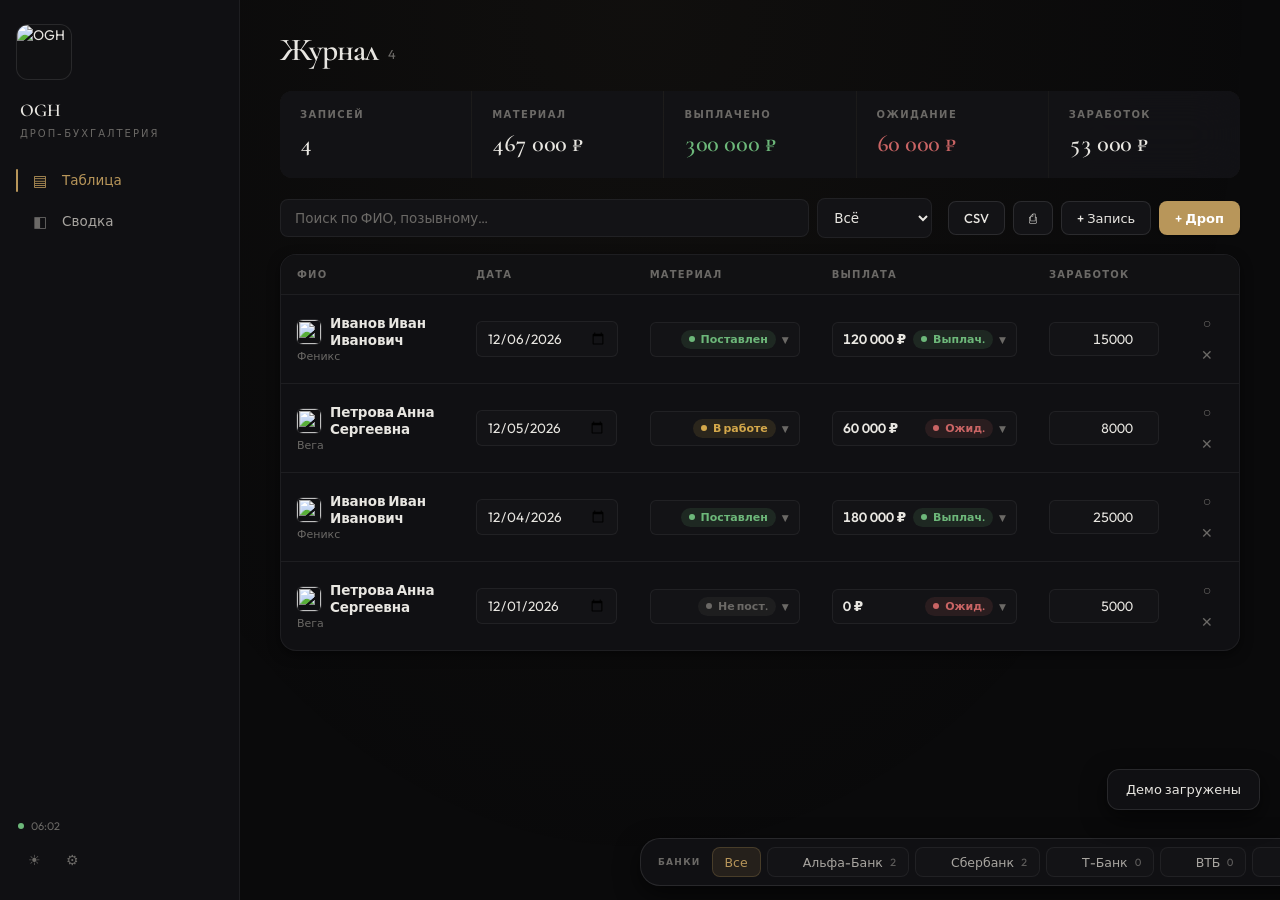
==== commit 70f4b057: "task snapshot 89316de5-c82e-4270-bcb1-290c6e374850" ====
--- a/public/index-4.html
+++ b/public/index-4.html
@@ -3,245 +3,530 @@
 <head>
 <meta charset="UTF-8">
 <meta name="viewport" content="width=device-width, initial-scale=1, viewport-fit=cover">
-<meta name="theme-color" media="(prefers-color-scheme: light)" content="#f5f3ee">
-<meta name="theme-color" media="(prefers-color-scheme: dark)" content="#0a0a0b">
-<meta name="description" content="Дроп-бухгалтерия — журнал учёта материалов и выплат">
+<meta name="theme-color" content="#0a0a0b">
 <title>OGH — Дроп-бухгалтерия</title>
-<link rel="icon" href="image/svg+xml,<svg xmlns='http://www.w3.org/2000/svg' viewBox='0 0 100 100'><text y='.9em' font-size='82' font-family='serif' font-weight='700'>◈</text></svg>">
+<link rel="icon" href="https://image.qwenlm.ai/generated-images/723e9ed7-70cb-47f8-a683-15c05dbaef94/_result.png">
 <link rel="preconnect" href="https://fonts.googleapis.com">
 <link rel="preconnect" href="https://fonts.gstatic.com" crossorigin>
-<link href="https://fonts.googleapis.com/css2?family=Cormorant+Garamond:ital,wght@0,400;0,500;0,600;0,700;1,400;1,500&family=Outfit:wght@300;400;500;600;700&display=swap" rel="stylesheet">
+<link href="https://fonts.googleapis.com/css2?family=Cormorant+Garamond:ital,wght@0,400;0,500;0,600;0,700;1,400;1,500&family=Outfit:wght@300;400;500;600;700&family=JetBrains+Mono:wght@400;500&display=swap" rel="stylesheet">
 <style>
-/* ═══════════════════════════════════════════
-   DESIGN TOKENS
-   Palette: near-black, warm off-white, neutrals
-   Accent: single warm gold (#b8965a) sampled from OGH brand
+/* ═══════════════════════════════════════════════════════════════
+   OGH ACCOUNTING — PREMIUM DARK THEME
+   Palette: near-black, warm off-white, gold accent
    Typography: Cormorant Garamond (serif) + Outfit (sans)
-   ═══════════════════════════════════════════ */
+   ═══════════════════════════════════════════════════════════════ */
+
 :root{
   --bg:#0a0a0b;
   --bg-elevated:#111113;
-  --surface:rgba(18,18,21,.92);
-  --surface-2:rgba(24,24,28,.96);
-  --surface-3:rgba(30,30,35,.9);
+  --surface:rgba(18,18,21,.88);
+  --surface-hover:rgba(24,24,28,.92);
+  --surface-active:rgba(30,30,35,.95);
   --field:#131316;
   --border:rgba(255,255,255,.06);
   --border-strong:rgba(255,255,255,.1);
-  --border-focus:rgba(255,255,255,.16);
+  --border-focus:rgba(184,150,90,.3);
   --text:#e8e6e1;
   --text-secondary:#a8a5a0;
   --muted:#6b6966;
   --accent:#b8965a;
   --accent-hover:#c9a76b;
-  --accent-soft:rgba(184,150,90,.1);
-  --accent-border:rgba(184,150,90,.22);
-  --green:#6db87a;--green-soft:rgba(109,184,122,.1);
-  --yellow:#d4a84b;--yellow-soft:rgba(212,168,75,.1);
-  --red:#c96464;--red-soft:rgba(201,100,100,.1);
-  --grid-line:rgba(255,255,255,.02);
-  --glow:rgba(184,150,90,.03);
+  --accent-soft:rgba(184,150,90,.12);
+  --accent-border:rgba(184,150,90,.25);
+  --green:#6db87a;--green-soft:rgba(109,184,122,.12);
+  --yellow:#d4a84b;--yellow-soft:rgba(212,168,75,.12);
+  --red:#c96464;--red-soft:rgba(201,100,100,.12);
   --ease-out:cubic-bezier(.22,1,.36,1);
   --ease-in-out:cubic-bezier(.77,0,.175,1);
   --ease-drawer:cubic-bezier(.32,.72,0,1);
-  --shadow-sm:0 1px 2px rgba(0,0,0,.25);
-  --shadow-md:0 2px 8px rgba(0,0,0,.3),0 8px 24px -12px rgba(0,0,0,.4);
-  --shadow-lg:0 4px 12px rgba(0,0,0,.3),0 20px 48px -16px rgba(0,0,0,.5);
-  --r-xs:5px;--r-sm:7px;--r-md:10px;--r-lg:14px;--r-xl:18px;
-  --font-serif:'Cormorant Garamond',Georgia,'Times New Roman',serif;
-  --font-sans:'Outfit',system-ui,-apple-system,sans-serif;
-  --font-mono:ui-monospace,'SF Mono','Cascadia Code',monospace;
-}
+  --shadow-sm:0 1px 2px rgba(0,0,0,.4);
+  --shadow-md:0 4px 12px rgba(0,0,0,.5);
+  --shadow-lg:0 8px 24px rgba(0,0,0,.6);
+  --r-xs:6px;--r-sm:8px;--r-md:12px;--r-lg:16px;--r-xl:20px;
+  --font-serif:'Cormorant Garamond',Georgia,serif;
+  --font-sans:'Outfit',system-ui,sans-serif;
+  --font-mono:'JetBrains Mono',monospace;
+}
+
 [data-theme="light"]{
   --bg:#f5f3ee;
   --bg-elevated:#faf8f5;
   --surface:rgba(255,255,255,.88);
-  --surface-2:rgba(255,255,255,.97);
-  --surface-3:rgba(250,248,244,.95);
+  --surface-hover:rgba(250,248,244,.92);
+  --surface-active:rgba(245,243,238,.95);
   --field:#ffffff;
-  --border:rgba(0,0,0,.07);
+  --border:rgba(0,0,0,.08);
   --border-strong:rgba(0,0,0,.12);
-  --border-focus:rgba(0,0,0,.2);
+  --border-focus:rgba(139,111,63,.3);
   --text:#1a1917;
   --text-secondary:#5c5a56;
   --muted:#8a8783;
   --accent:#8b6f3f;
   --accent-hover:#7a6135;
-  --accent-soft:rgba(139,111,63,.08);
-  --accent-border:rgba(139,111,63,.18);
-  --green:#2d7a3e;--green-soft:rgba(45,122,62,.08);
-  --yellow:#8b6b1a;--yellow-soft:rgba(139,107,26,.08);
-  --red:#a63d3d;--red-soft:rgba(166,61,61,.08);
-  --grid-line:rgba(0,0,0,.035);
-  --glow:rgba(139,111,63,.025);
-  --shadow-sm:0 1px 2px rgba(0,0,0,.04);
-  --shadow-md:0 2px 8px rgba(0,0,0,.04),0 8px 24px -12px rgba(0,0,0,.06);
-  --shadow-lg:0 4px 12px rgba(0,0,0,.05),0 20px 48px -16px rgba(0,0,0,.08);
-}
-
-/* ═══════════════════════════════════════════
-   BASE
-   ═══════════════════════════════════════════ */
+  --accent-soft:rgba(139,111,63,.1);
+  --accent-border:rgba(139,111,63,.2);
+  --green:#2d7a3e;--green-soft:rgba(45,122,62,.1);
+  --yellow:#8b6b1a;--yellow-soft:rgba(139,107,26,.1);
+  --red:#a63d3d;--red-soft:rgba(166,61,61,.1);
+  --shadow-sm:0 1px 2px rgba(0,0,0,.06);
+  --shadow-md:0 4px 12px rgba(0,0,0,.08);
+  --shadow-lg:0 8px 24px rgba(0,0,0,.1);
+}
+
 *{box-sizing:border-box;margin:0;padding:0}
-html{-webkit-font-smoothing:antialiased;-moz-osx-font-smoothing:grayscale;-webkit-tap-highlight-color:transparent;text-size-adjust:100%;scroll-behavior:smooth}
-body{font-family:var(--font-sans);background:var(--bg);color:var(--text);font-size:14px;line-height:1.5;font-weight:400;min-height:100dvh;transition:background .4s var(--ease-out),color .4s var(--ease-out)}
-::selection{background:rgba(184,150,90,.2)}
-::-webkit-scrollbar{width:7px;height:7px}
+html{-webkit-font-smoothing:antialiased;-moz-osx-font-smoothing:grayscale;scroll-behavior:smooth}
+body{
+  font-family:var(--font-sans);
+  background:var(--bg);
+  color:var(--text);
+  font-size:14px;
+  line-height:1.5;
+  min-height:100dvh;
+  position:relative;
+  overflow-x:hidden;
+}
+
+/* Background texture */
+body::before{
+  content:'';
+  position:fixed;
+  inset:0;
+  background-image:url('https://image.qwenlm.ai/generated-images/3bfb0de8-c0fd-4025-9fe6-527a394b0e49/_result.png');
+  background-size:cover;
+  background-position:center;
+  opacity:.08;
+  pointer-events:none;
+  z-index:0;
+}
+body::after{
+  content:'';
+  position:fixed;
+  inset:0;
+  background:radial-gradient(ellipse at 50% 0%,rgba(184,150,90,.04),transparent 70%);
+  pointer-events:none;
+  z-index:0;
+}
+
+::selection{background:rgba(184,150,90,.25)}
+::-webkit-scrollbar{width:8px;height:8px}
 ::-webkit-scrollbar-track{background:transparent}
-::-webkit-scrollbar-thumb{background:rgba(120,115,110,.2);border-radius:8px;border:2px solid transparent;background-clip:content-box}
-::-webkit-scrollbar-thumb:hover{background:rgba(120,115,110,.35);background-clip:content-box}
-:focus-visible{outline:2px solid var(--accent);outline-offset:2px;border-radius:var(--r-xs)}
+::-webkit-scrollbar-thumb{background:rgba(255,255,255,.1);border-radius:8px}
+::-webkit-scrollbar-thumb:hover{background:rgba(255,255,255,.15)}
+:focus-visible{outline:2px solid var(--accent);outline-offset:2px}
 input:focus-visible,select:focus-visible,textarea:focus-visible{outline:none}
 .hidden{display:none!important}
 .muted{color:var(--muted)}
-.spacer{flex:1}
-.neg{color:var(--red)}
-
-/* ═══════════════════════════════════════════
-   BACKGROUND
-   ═══════════════════════════════════════════ */
-.bg-fx{position:fixed;inset:0;z-index:0;overflow:hidden;pointer-events:none}
-.bg-glow{position:absolute;top:-35%;left:50%;transform:translateX(-50%);width:130%;height:75%;background:radial-gradient(ellipse at 50% 0%,var(--glow),transparent 68%)}
-.bg-grid{position:absolute;inset:0;background-image:linear-gradient(var(--grid-line) 1px,transparent 1px),linear-gradient(90deg,var(--grid-line) 1px,transparent 1px);background-size:52px 52px;-webkit-mask-image:radial-gradient(ellipse 75% 55% at 50% 0%,#000 15%,transparent 72%);mask-image:radial-gradient(ellipse 75% 55% at 50% 0%,#000 15%,transparent 72%)}
 
 /* ═══════════════════════════════════════════
    SIDEBAR
    ═══════════════════════════════════════════ */
-.side{position:fixed;left:0;top:0;bottom:0;width:232px;z-index:45;display:flex;flex-direction:column;gap:18px;padding:20px 14px;background:var(--surface);backdrop-filter:blur(32px) saturate(1.4);-webkit-backdrop-filter:blur(32px) saturate(1.4);border-right:1px solid var(--border);transition:width .3s var(--ease-out)}
-.logo-zone{position:relative;width:48px;height:48px;cursor:pointer;flex:none}
-.logo-img{width:48px;height:48px;border-radius:var(--r-md);overflow:hidden;display:flex;align-items:center;justify-content:center;background:var(--bg-elevated);border:1px solid var(--border-strong);transition:transform .2s var(--ease-out)}
+.side{
+  position:fixed;
+  left:0;top:0;bottom:0;
+  width:240px;
+  z-index:50;
+  display:flex;
+  flex-direction:column;
+  gap:20px;
+  padding:24px 16px;
+  background:var(--surface);
+  backdrop-filter:blur(32px) saturate(1.5);
+  border-right:1px solid var(--border);
+}
+.logo-zone{
+  position:relative;
+  width:56px;
+  height:56px;
+  cursor:pointer;
+}
+.logo-img{
+  width:56px;
+  height:56px;
+  border-radius:var(--r-md);
+  overflow:hidden;
+  display:flex;
+  align-items:center;
+  justify-content:center;
+  background:var(--bg-elevated);
+  border:1px solid var(--border-strong);
+  transition:transform .2s var(--ease-out);
+}
 .logo-zone:hover .logo-img{transform:scale(1.05)}
 .logo-img img{width:100%;height:100%;object-fit:cover}
-.logo-default{display:flex;align-items:center;justify-content:center;width:100%;height:100%}
-.logo-x{position:absolute;right:-5px;top:-5px;width:16px;height:16px;border-radius:50%;border:none;background:var(--red);color:#fff;font-size:9px;cursor:pointer;opacity:0;transition:opacity .15s ease;display:flex;align-items:center;justify-content:center;padding:0}
+.logo-x{
+  position:absolute;
+  right:-6px;top:-6px;
+  width:18px;height:18px;
+  border-radius:50%;
+  border:none;
+  background:var(--red);
+  color:#fff;
+  font-size:10px;
+  cursor:pointer;
+  opacity:0;
+  transition:opacity .15s ease;
+  display:flex;
+  align-items:center;
+  justify-content:center;
+}
 .logo-zone:hover .logo-x{opacity:1}
 .brand{padding:0 4px}
-.brand-t{font-family:var(--font-serif);font-weight:600;font-size:16px;letter-spacing:-.01em;color:var(--text);line-height:1.2}
-.brand-s{font-size:9px;color:var(--muted);margin-top:3px;text-transform:uppercase;letter-spacing:.18em;font-weight:500}
+.brand-t{
+  font-family:var(--font-serif);
+  font-weight:600;
+  font-size:18px;
+  letter-spacing:-.01em;
+  color:var(--text);
+  line-height:1.2;
+}
+.brand-s{
+  font-size:10px;
+  color:var(--muted);
+  margin-top:4px;
+  text-transform:uppercase;
+  letter-spacing:.2em;
+  font-weight:500;
+}
 .side-nav{display:flex;flex-direction:column;gap:2px}
-.nav-item{display:flex;align-items:center;gap:10px;padding:9px 12px;border-radius:var(--r-sm);color:var(--text-secondary);cursor:pointer;font-size:13px;font-weight:450;border:none;background:transparent;text-align:left;width:100%;font-family:var(--font-sans);user-select:none;touch-action:manipulation;transition:background .15s ease,color .15s ease,transform .12s var(--ease-out);position:relative}
+.nav-item{
+  display:flex;
+  align-items:center;
+  gap:12px;
+  padding:10px 14px;
+  border-radius:var(--r-sm);
+  color:var(--text-secondary);
+  cursor:pointer;
+  font-size:13.5px;
+  font-weight:450;
+  border:none;
+  background:transparent;
+  text-align:left;
+  width:100%;
+  font-family:var(--font-sans);
+  position:relative;
+  transition:background .15s ease,color .15s ease,transform .12s var(--ease-out);
+}
 .nav-item:active{transform:scale(.97)}
-@media(hover:hover)and (pointer:fine){.nav-item:hover{background:rgba(255,255,255,.035);color:var(--text)}}
-[data-theme="light"] .nav-item:hover{background:rgba(0,0,0,.025)}
+.nav-item:hover{background:var(--surface-hover);color:var(--text)}
 .nav-item.active{color:var(--accent);font-weight:500}
-.nav-item.active::before{content:'';position:absolute;left:0;top:6px;bottom:6px;width:2px;background:var(--accent);border-radius:1px}
-.nav-ico{font-size:14px;width:18px;text-align:center;flex:none;opacity:.6}
+.nav-item.active::before{
+  content:'';
+  position:absolute;
+  left:0;top:8px;bottom:8px;
+  width:2px;
+  background:var(--accent);
+  border-radius:1px;
+}
+.nav-ico{font-size:15px;width:20px;text-align:center;flex:none;opacity:.6}
 .nav-item.active .nav-ico{opacity:1}
-.side-foot{margin-top:auto;display:flex;flex-direction:column;gap:8px;padding:0 2px}
-.save-info{font-size:10.5px;color:var(--muted);display:flex;align-items:center;gap:6px;font-weight:400}
-.save-dot{width:5px;height:5px;border-radius:50%;background:var(--green);display:inline-block;animation:pulse 2.8s ease infinite}
-@keyframes pulse{0%,100%{opacity:1}50%{opacity:.2}}
-.side-actions{display:flex;gap:4px}
-.icon-btn{background:none;border:1px solid transparent;border-radius:var(--r-sm);width:30px;height:30px;cursor:pointer;font-size:13px;color:var(--muted);font-family:inherit;user-select:none;touch-action:manipulation;display:flex;align-items:center;justify-content:center;transition:transform .12s var(--ease-out),background .15s ease,border-color .15s ease,color .15s ease}
+.side-foot{margin-top:auto;display:flex;flex-direction:column;gap:10px;padding:0 2px}
+.save-info{font-size:11px;color:var(--muted);display:flex;align-items:center;gap:7px}
+.save-dot{width:6px;height:6px;border-radius:50%;background:var(--green);animation:pulse 2.8s ease infinite}
+@keyframes pulse{0%,100%{opacity:1}50%{opacity:.25}}
+.side-actions{display:flex;gap:6px}
+.icon-btn{
+  background:none;
+  border:1px solid transparent;
+  border-radius:var(--r-sm);
+  width:32px;height:32px;
+  cursor:pointer;
+  font-size:14px;
+  color:var(--muted);
+  display:flex;
+  align-items:center;
+  justify-content:center;
+  transition:transform .12s var(--ease-out),background .15s ease,border-color .15s ease,color .15s ease;
+}
 .icon-btn:active{transform:scale(.9)}
-@media(hover:hover)and (pointer:fine){.icon-btn:hover{border-color:var(--border-strong);background:rgba(255,255,255,.035);color:var(--text-secondary)}}
-[data-theme="light"] .icon-btn:hover{background:rgba(0,0,0,.025)}
+.icon-btn:hover{border-color:var(--border-strong);background:var(--surface-hover);color:var(--text)}
 
 /* ═══════════════════════════════════════════
    CONTENT
    ═══════════════════════════════════════════ */
-.content{margin-left:232px;position:relative;z-index:1;min-height:100dvh}
-main{max-width:1160px;margin:0 auto;padding:28px 32px 120px}
+.content{margin-left:240px;position:relative;z-index:1;min-height:100dvh}
+main{max-width:1200px;margin:0 auto;padding:32px 40px 140px}
 
 /* ═══════════════════════════════════════════
    HEADER
    ═══════════════════════════════════════════ */
-.page-header{margin-bottom:20px;animation:fadeUp .5s var(--ease-out) both}
-.page-title{font-family:var(--font-serif);font-size:26px;font-weight:600;letter-spacing:-.025em;color:var(--text);line-height:1.2}
-.page-title .count{font-family:var(--font-sans);font-size:12px;font-weight:400;color:var(--muted);margin-left:8px;font-variant-numeric:tabular-nums;vertical-align:middle}
-
-/* ═══════════════════════════════════════════
-   SUMMARY
-   ═══════════════════════════════════════════ */
-.sumbar{display:flex;gap:1px;flex-wrap:wrap;margin:0 0 16px;background:var(--border);border-radius:var(--r-md);overflow:hidden;animation:fadeUp .5s var(--ease-out) both;animation-delay:.08s}
-.sum{flex:1;min-width:120px;background:var(--surface);padding:12px 16px;display:flex;flex-direction:column;gap:3px;transition:background .15s ease}
-@media(hover:hover)and (pointer:fine){.sum:hover{background:var(--surface-2)}}
-.sum-l{font-size:9px;text-transform:uppercase;letter-spacing:.12em;color:var(--muted);font-weight:600;white-space:nowrap}
-.sum-v{font-family:var(--font-serif);font-size:20px;font-weight:600;font-variant-numeric:tabular-nums;white-space:nowrap;letter-spacing:-.01em}
+.page-header{margin-bottom:24px;animation:fadeUp .5s var(--ease-out) both}
+.page-title{
+  font-family:var(--font-serif);
+  font-size:32px;
+  font-weight:600;
+  letter-spacing:-.03em;
+  color:var(--text);
+  line-height:1.1;
+}
+.page-title .count{
+  font-family:var(--font-sans);
+  font-size:13px;
+  font-weight:400;
+  color:var(--muted);
+  margin-left:10px;
+  font-variant-numeric:tabular-nums;
+  vertical-align:middle;
+}
+
+/* ═══════════════════════════════════════════
+   SUMMARY CARDS
+   ═══════════════════════════════════════════ */
+.sumbar{
+  display:grid;
+  grid-template-columns:repeat(auto-fit,minmax(140px,1fr));
+  gap:1px;
+  background:var(--border);
+  border-radius:var(--r-md);
+  overflow:hidden;
+  margin-bottom:20px;
+  animation:fadeUp .5s var(--ease-out) both;
+  animation-delay:.08s;
+}
+.sum{
+  background:var(--surface);
+  backdrop-filter:blur(20px);
+  padding:16px 20px;
+  display:flex;
+  flex-direction:column;
+  gap:4px;
+  transition:background .15s ease;
+}
+.sum:hover{background:var(--surface-hover)}
+.sum-l{
+  font-size:10px;
+  text-transform:uppercase;
+  letter-spacing:.14em;
+  color:var(--muted);
+  font-weight:600;
+}
+.sum-v{
+  font-family:var(--font-serif);
+  font-size:24px;
+  font-weight:600;
+  font-variant-numeric:tabular-nums;
+  letter-spacing:-.02em;
+}
 .sum-v.ok{color:var(--green)}
 .sum-v.warn{color:var(--red)}
 
 /* ═══════════════════════════════════════════
-   ANIMATIONS
-   ═══════════════════════════════════════════ */
-@keyframes fadeUp{from{opacity:0;transform:translateY(8px)}to{opacity:1;transform:none}}
-@keyframes fadeIn{from{opacity:0}to{opacity:1}}
-@keyframes pop{from{opacity:0;transform:scale(.97) translateY(6px)}to{opacity:1;transform:none}}
-@keyframes rowIn{from{opacity:0;transform:translateY(4px)}to{opacity:1;transform:none}}
-@keyframes cellFlash{0%{background:var(--accent-soft)}100%{background:transparent}}
-
-/* ═══════════════════════════════════════════
    TOOLBAR
    ═══════════════════════════════════════════ */
-.toolbar{display:flex;gap:6px;align-items:center;flex-wrap:wrap;margin-bottom:14px;animation:fadeUp .5s var(--ease-out) both;animation-delay:.12s}
-.toolbar .search{flex:1;min-width:160px;padding:8px 12px;border:1px solid var(--border);border-radius:var(--r-sm);background:var(--field);color:var(--text);font-size:13px;font-family:var(--font-sans);transition:border-color .15s ease,box-shadow .15s ease}
+.toolbar{
+  display:flex;
+  gap:8px;
+  align-items:center;
+  flex-wrap:wrap;
+  margin-bottom:16px;
+  animation:fadeUp .5s var(--ease-out) both;
+  animation-delay:.12s;
+}
+.toolbar .search{
+  flex:1;
+  min-width:180px;
+  padding:9px 14px;
+  border:1px solid var(--border);
+  border-radius:var(--r-sm);
+  background:var(--field);
+  color:var(--text);
+  font-size:13.5px;
+  font-family:var(--font-sans);
+  transition:border-color .15s ease,box-shadow .15s ease;
+}
 .toolbar .search::placeholder{color:var(--muted)}
 .toolbar .search:focus{border-color:var(--accent);box-shadow:0 0 0 3px var(--accent-soft)}
-.toolbar select,.toolbar input[type=date]{padding:8px 10px;border:1px solid var(--border);border-radius:var(--r-sm);background:var(--field);color:var(--text);font-size:13px;font-family:var(--font-sans)}
-
-/* ═══════════════════════════════════════════
-   TABLE (first-class)
-   ═══════════════════════════════════════════ */
-.table-card{background:var(--surface);backdrop-filter:blur(16px);-webkit-backdrop-filter:blur(16px);border:1px solid var(--border);border-radius:var(--r-lg);overflow:hidden;box-shadow:var(--shadow-sm);animation:fadeUp .5s var(--ease-out) both;animation-delay:.16s}
-.table-wrap{overflow-x:auto;-webkit-overflow-scrolling:touch;max-height:calc(100dvh - 320px)}
-table{width:100%;border-collapse:collapse;font-size:13px;min-width:720px}
+.toolbar select,.toolbar input[type=date]{
+  padding:9px 12px;
+  border:1px solid var(--border);
+  border-radius:var(--r-sm);
+  background:var(--field);
+  color:var(--text);
+  font-size:13.5px;
+  font-family:var(--font-sans);
+}
+
+/* ═══════════════════════════════════════════
+   TABLE
+   ═══════════════════════════════════════════ */
+.table-card{
+  background:var(--surface);
+  backdrop-filter:blur(20px);
+  border:1px solid var(--border);
+  border-radius:var(--r-lg);
+  overflow:hidden;
+  box-shadow:var(--shadow-md);
+  animation:fadeUp .5s var(--ease-out) both;
+  animation-delay:.16s;
+}
+.table-wrap{overflow-x:auto;max-height:calc(100dvh - 340px)}
+table{width:100%;border-collapse:collapse;font-size:13.5px;min-width:740px}
 thead{position:sticky;top:0;z-index:2}
-th{background:var(--bg-elevated);text-align:left;font-size:9px;text-transform:uppercase;letter-spacing:.1em;color:var(--muted);padding:10px 14px;border-bottom:1px solid var(--border);white-space:nowrap;font-weight:600;font-family:var(--font-sans)}
-td{padding:10px 14px;border-bottom:1px solid var(--border);vertical-align:middle;transition:background .12s ease}
+th{
+  background:var(--bg-elevated);
+  text-align:left;
+  font-size:10px;
+  text-transform:uppercase;
+  letter-spacing:.12em;
+  color:var(--muted);
+  padding:12px 16px;
+  border-bottom:1px solid var(--border);
+  white-space:nowrap;
+  font-weight:600;
+}
+td{
+  padding:12px 16px;
+  border-bottom:1px solid var(--border);
+  vertical-align:middle;
+  transition:background .12s ease;
+}
 tbody tr{animation:rowIn .3s var(--ease-out) both;transition:background .12s ease}
 tbody tr:last-child td{border-bottom:none}
-@media(hover:hover)and (pointer:fine){tbody tr:hover td{background:rgba(255,255,255,.018)}}
-[data-theme="light"] tbody tr:hover td{background:rgba(0,0,0,.012)}
-.num{text-align:right;font-variant-numeric:tabular-nums;white-space:nowrap;font-family:var(--font-sans)}
-.empty{padding:48px 24px;text-align:center;color:var(--muted);font-size:13px;line-height:1.7}
-.empty-icon{font-size:24px;margin-bottom:10px;opacity:.3;display:block;font-family:var(--font-serif)}
-.empty-cta{display:inline-flex;align-items:center;gap:6px;margin-top:14px;padding:7px 14px;border-radius:var(--r-sm);background:var(--accent-soft);color:var(--accent);border:1px solid var(--accent-border);font-size:12px;font-weight:550;cursor:pointer;font-family:var(--font-sans);transition:transform .12s var(--ease-out),background .15s ease}
-.empty-cta:hover{background:rgba(184,150,90,.14)}
+tbody tr:hover td{background:var(--surface-hover)}
+.num{text-align:right;font-variant-numeric:tabular-nums;white-space:nowrap}
+.empty{padding:56px 24px;text-align:center;color:var(--muted);font-size:13.5px;line-height:1.7}
+.empty-icon{font-size:28px;margin-bottom:12px;opacity:.3;display:block;font-family:var(--font-serif)}
+.empty-cta{
+  display:inline-flex;
+  align-items:center;
+  gap:7px;
+  margin-top:16px;
+  padding:8px 16px;
+  border-radius:var(--r-sm);
+  background:var(--accent-soft);
+  color:var(--accent);
+  border:1px solid var(--accent-border);
+  font-size:12.5px;
+  font-weight:550;
+  cursor:pointer;
+  font-family:var(--font-sans);
+  transition:transform .12s var(--ease-out),background .15s ease;
+}
+.empty-cta:hover{background:rgba(184,150,90,.16)}
 .empty-cta:active{transform:scale(.97)}
 .actions-cell{white-space:nowrap;text-align:right}
-.cell-flash{animation:cellFlash .8s var(--ease-out)}
 
 /* ═══════════════════════════════════════════
    INPUTS
    ═══════════════════════════════════════════ */
-.dt{padding:6px 9px;border:1px solid var(--border);border-radius:var(--r-xs);background:var(--field);color:var(--text);font-size:13px;font-family:var(--font-sans);transition:border-color .15s ease,box-shadow .15s ease}
+.dt{
+  padding:7px 10px;
+  border:1px solid var(--border);
+  border-radius:var(--r-xs);
+  background:var(--field);
+  color:var(--text);
+  font-size:13.5px;
+  font-family:var(--font-sans);
+  transition:border-color .15s ease,box-shadow .15s ease;
+}
 .dt:focus{border-color:var(--accent);box-shadow:0 0 0 3px var(--accent-soft)}
-.amt{width:105px;padding:6px 9px;border:1px solid var(--border);border-radius:var(--r-xs);background:var(--field);color:var(--text);font-size:13px;font-family:var(--font-sans);text-align:right;font-variant-numeric:tabular-nums;transition:border-color .15s ease,box-shadow .15s ease}
+.amt{
+  width:110px;
+  padding:7px 10px;
+  border:1px solid var(--border);
+  border-radius:var(--r-xs);
+  background:var(--field);
+  color:var(--text);
+  font-size:13.5px;
+  font-family:var(--font-sans);
+  text-align:right;
+  font-variant-numeric:tabular-nums;
+  transition:border-color .15s ease,box-shadow .15s ease;
+}
 .amt::placeholder{color:var(--muted)}
 .amt:focus{border-color:var(--accent);box-shadow:0 0 0 3px var(--accent-soft)}
 
 /* ═══════════════════════════════════════════
-   CELL CHIPS (expandable)
-   ═══════════════════════════════════════════ */
-.cell-stack{display:flex;flex-direction:column;gap:5px;align-items:stretch;min-width:140px}
-.chip-toggle{display:flex;align-items:center;justify-content:space-between;gap:6px;width:100%;padding:6px 9px;border:1px solid var(--border);border-radius:var(--r-xs);background:var(--field);color:var(--text);cursor:pointer;font-family:var(--font-sans);font-size:12.5px;text-align:left;user-select:none;touch-action:manipulation;transition:border-color .15s ease,transform .1s var(--ease-out),box-shadow .15s ease}
+   CELL CHIPS
+   ═══════════════════════════════════════════ */
+.cell-stack{display:flex;flex-direction:column;gap:6px;min-width:150px}
+.chip-toggle{
+  display:flex;
+  align-items:center;
+  justify-content:space-between;
+  gap:7px;
+  width:100%;
+  padding:7px 10px;
+  border:1px solid var(--border);
+  border-radius:var(--r-xs);
+  background:var(--field);
+  color:var(--text);
+  cursor:pointer;
+  font-family:var(--font-sans);
+  font-size:13px;
+  text-align:left;
+  transition:border-color .15s ease,transform .1s var(--ease-out),box-shadow .15s ease;
+}
 .chip-toggle:active{transform:scale(.98)}
-@media(hover:hover)and (pointer:fine){.chip-toggle:hover{border-color:var(--border-strong)}}
+.chip-toggle:hover{border-color:var(--border-strong)}
 .chip-toggle[aria-expanded="true"]{border-color:var(--accent-border);box-shadow:0 0 0 3px var(--accent-soft)}
-.chip-amt{font-weight:600;font-variant-numeric:tabular-nums;white-space:nowrap;font-size:13px}
-.chip-right{display:flex;align-items:center;gap:5px;margin-left:auto}
-.chip-caret{color:var(--muted);font-size:8px;transition:transform .2s var(--ease-out)}
+.chip-amt{font-weight:600;font-variant-numeric:tabular-nums;white-space:nowrap;font-size:13.5px}
+.chip-right{display:flex;align-items:center;gap:6px;margin-left:auto}
+.chip-caret{color:var(--muted);font-size:9px;transition:transform .2s var(--ease-out)}
 .chip-toggle[aria-expanded="true"] .chip-caret{transform:rotate(180deg)}
 
 /* ═══════════════════════════════════════════
    STATUS BADGES
    ═══════════════════════════════════════════ */
-.st-badge{display:inline-flex;align-items:center;gap:5px;padding:3px 7px;border-radius:999px;font-size:10px;font-weight:600;white-space:nowrap;line-height:1}
-.st-badge .bdot{width:5px;height:5px;border-radius:50%;display:inline-block;flex:none}
-.st-badge.gray{color:var(--muted);background:rgba(107,105,102,.1)}.st-badge.gray .bdot{background:var(--muted)}
+.st-badge{
+  display:inline-flex;
+  align-items:center;
+  gap:6px;
+  padding:4px 8px;
+  border-radius:999px;
+  font-size:11px;
+  font-weight:600;
+  white-space:nowrap;
+  line-height:1;
+}
+.st-badge .bdot{width:6px;height:6px;border-radius:50%;display:inline-block;flex:none}
+.st-badge.gray{color:var(--muted);background:rgba(107,105,102,.12)}.st-badge.gray .bdot{background:var(--muted)}
 .st-badge.yellow{color:var(--yellow);background:var(--yellow-soft)}.st-badge.yellow .bdot{background:var(--yellow)}
 .st-badge.green{color:var(--green);background:var(--green-soft)}.st-badge.green .bdot{background:var(--green)}
 .st-badge.red{color:var(--red);background:var(--red-soft)}.st-badge.red .bdot{background:var(--red)}
 
-.chip-body{display:none;flex-direction:column;gap:6px;padding:10px;border:1px solid var(--border);border-radius:var(--r-sm);background:var(--surface-3)}
+.chip-body{
+  display:none;
+  flex-direction:column;
+  gap:7px;
+  padding:12px;
+  border:1px solid var(--border);
+  border-radius:var(--r-sm);
+  background:var(--surface-active);
+  backdrop-filter:blur(20px);
+}
 .cell-stack.open .chip-body{display:flex;animation:fadeUp .18s var(--ease-out) both}
-.chip-field{display:flex;flex-direction:column;gap:4px}
-.chip-field label{font-size:9px;text-transform:uppercase;letter-spacing:.08em;color:var(--muted);font-weight:600}
+.chip-field{display:flex;flex-direction:column;gap:5px}
+.chip-field label{font-size:10px;text-transform:uppercase;letter-spacing:.1em;color:var(--muted);font-weight:600}
 .chip-field .amt{width:100%}
-.chip-field select,.chip-field input[type=date]{padding:6px 9px;border:1px solid var(--border);border-radius:var(--r-xs);background:var(--field);color:var(--text);font-size:13px;font-family:var(--font-sans);transition:border-color .15s ease,box-shadow .15s ease}
+.chip-field select,.chip-field input[type=date]{
+  padding:7px 10px;
+  border:1px solid var(--border);
+  border-radius:var(--r-xs);
+  background:var(--field);
+  color:var(--text);
+  font-size:13.5px;
+  font-family:var(--font-sans);
+  transition:border-color .15s ease,box-shadow .15s ease;
+}
 .chip-field select:focus,.chip-field input[type=date]:focus{border-color:var(--accent);box-shadow:0 0 0 3px var(--accent-soft)}
 
-.st-select{-webkit-appearance:none;appearance:none;border:1px solid var(--border);border-radius:var(--r-xs);padding:5px 22px 5px 8px;font-size:11px;font-weight:600;font-family:var(--font-sans);cursor:pointer;background-color:var(--field);background-image:url("image/svg+xml,%3Csvg xmlns='http://www.w3.org/2000/svg' width='10' height='6' viewBox='0 0 10 6'%3E%3Cpath d='M1 1l4 4 4-4' stroke='%236b6966' stroke-width='1.5' fill='none' stroke-linecap='round'/%3E%3C/svg%3E");background-repeat:no-repeat;background-position:right 7px center;transition:background-color .15s ease,border-color .15s ease,color .15s ease}
-.st-select.gray{color:var(--muted);border-color:rgba(107,105,102,.2);background-color:rgba(107,105,102,.06)}
+.st-select{
+  -webkit-appearance:none;
+  appearance:none;
+  border:1px solid var(--border);
+  border-radius:var(--r-xs);
+  padding:6px 24px 6px 9px;
+  font-size:11.5px;
+  font-weight:600;
+  font-family:var(--font-sans);
+  cursor:pointer;
+  background-color:var(--field);
+  background-image:url("image/svg+xml,%3Csvg xmlns='http://www.w3.org/2000/svg' width='10' height='6' viewBox='0 0 10 6'%3E%3Cpath d='M1 1l4 4 4-4' stroke='%236b6966' stroke-width='1.5' fill='none' stroke-linecap='round'/%3E%3C/svg%3E");
+  background-repeat:no-repeat;
+  background-position:right 8px center;
+  transition:background-color .15s ease,border-color .15s ease,color .15s ease;
+}
+.st-select.gray{color:var(--muted);border-color:rgba(107,105,102,.2);background-color:rgba(107,105,102,.08)}
 .st-select.yellow{color:var(--yellow);border-color:rgba(212,168,75,.25);background-color:var(--yellow-soft)}
 .st-select.green{color:var(--green);border-color:rgba(109,184,122,.25);background-color:var(--green-soft)}
 .st-select.red{color:var(--red);border-color:rgba(201,100,100,.25);background-color:var(--red-soft)}
@@ -249,97 +534,239 @@
 /* ═══════════════════════════════════════════
    FIO LINK
    ═══════════════════════════════════════════ */
-.fio-link{background:none;border:none;color:var(--text);cursor:pointer;padding:0;font-family:var(--font-sans);text-align:left;display:inline-flex;flex-direction:column;gap:1px;line-height:1.2;transition:color .15s ease}
-.fio-link b{font-size:13px;font-weight:550;letter-spacing:-.01em}
-.fio-feo{font-size:10px;color:var(--muted);font-weight:400}
-@media(hover:hover)and (pointer:fine){.fio-link:hover b{color:var(--accent)}}
-.fio-row{display:flex;align-items:center;gap:8px}
-.fio-row .b-ico,.fio-row .dot{flex:none;width:22px;height:22px;border-radius:5px;box-shadow:0 0 0 1px var(--border-strong)}
+.fio-link{
+  background:none;
+  border:none;
+  color:var(--text);
+  cursor:pointer;
+  padding:0;
+  font-family:var(--font-sans);
+  text-align:left;
+  display:inline-flex;
+  flex-direction:column;
+  gap:2px;
+  line-height:1.2;
+  transition:color .15s ease;
+}
+.fio-link b{font-size:13.5px;font-weight:550;letter-spacing:-.01em}
+.fio-feo{font-size:11px;color:var(--muted);font-weight:400}
+.fio-link:hover b{color:var(--accent)}
+.fio-row{display:flex;align-items:center;gap:9px}
+.fio-row .b-ico,.fio-row .dot{flex:none;width:24px;height:24px;border-radius:6px;box-shadow:0 0 0 1px var(--border-strong)}
 .fio-row .dot{border-radius:50%}
-.bank{display:inline-flex;align-items:center;gap:6px;white-space:nowrap;font-size:13px}
-.bank .dot{width:7px;height:7px;border-radius:50%;display:inline-block;flex:none}
-.b-ico{width:17px;height:17px;border-radius:4px;object-fit:contain;flex:none}
+.bank{display:inline-flex;align-items:center;gap:7px;white-space:nowrap;font-size:13.5px}
+.bank .dot{width:8px;height:8px;border-radius:50%;display:inline-block;flex:none}
+.b-ico{width:18px;height:18px;border-radius:5px;object-fit:contain;flex:none}
 
 /* ═══════════════════════════════════════════
    BUTTONS
    ═══════════════════════════════════════════ */
-.btn{padding:7px 13px;border-radius:var(--r-sm);border:1px solid var(--border-strong);background:var(--field);color:var(--text);cursor:pointer;font-size:12.5px;font-weight:500;font-family:var(--font-sans);user-select:none;touch-action:manipulation;transition:transform .1s var(--ease-out),border-color .15s ease,background .15s ease,box-shadow .2s ease,color .15s ease}
+.btn{
+  padding:8px 15px;
+  border-radius:var(--r-sm);
+  border:1px solid var(--border-strong);
+  background:var(--field);
+  color:var(--text);
+  cursor:pointer;
+  font-size:13px;
+  font-weight:500;
+  font-family:var(--font-sans);
+  transition:transform .1s var(--ease-out),border-color .15s ease,background .15s ease,box-shadow .2s ease,color .15s ease;
+}
 .btn:active{transform:scale(.97)}
-@media(hover:hover)and (pointer:fine){.btn:hover{border-color:var(--border-focus);background:rgba(255,255,255,.02)}}
-[data-theme="light"] .btn:hover{background:rgba(0,0,0,.015)}
-.btn.primary{background:var(--accent);border-color:transparent;color:#fff;font-weight:550;box-shadow:var(--shadow-sm)}
-@media(hover:hover)and (pointer:fine){.btn.primary:hover{background:var(--accent-hover);box-shadow:var(--shadow-md)}}
+.btn:hover{border-color:var(--border-focus);background:var(--surface-hover)}
+.btn.primary{
+  background:var(--accent);
+  border-color:transparent;
+  color:#fff;
+  font-weight:550;
+  box-shadow:var(--shadow-sm);
+}
+.btn.primary:hover{background:var(--accent-hover);box-shadow:var(--shadow-md)}
 .btn.danger{color:var(--red);border-color:rgba(201,100,100,.2)}
 .btn.danger-solid{background:var(--red);border-color:transparent;color:#fff}
-.btn.sm{padding:5px 9px;font-size:11px;border-radius:var(--r-xs)}
 
 /* ═══════════════════════════════════════════
    BANK BAR
    ═══════════════════════════════════════════ */
-.bankbar{position:fixed;bottom:12px;left:50%;transform:translateX(-50%);z-index:45;background:var(--surface-2);backdrop-filter:blur(28px) saturate(1.4);-webkit-backdrop-filter:blur(28px) saturate(1.4);border:1px solid var(--border-strong);border-radius:var(--r-xl);box-shadow:var(--shadow-lg);display:flex;align-items:center;gap:5px;padding:6px 10px;overflow-x:auto;max-width:calc(100% - 28px);animation:fadeUp .5s var(--ease-out) both;animation-delay:.24s}
+.bankbar{
+  position:fixed;
+  bottom:14px;
+  left:50%;
+  transform:translateX(-50%);
+  z-index:45;
+  background:var(--surface);
+  backdrop-filter:blur(32px) saturate(1.5);
+  border:1px solid var(--border-strong);
+  border-radius:var(--r-xl);
+  box-shadow:var(--shadow-lg);
+  display:flex;
+  align-items:center;
+  gap:6px;
+  padding:8px 12px;
+  overflow-x:auto;
+  max-width:calc(100% - 32px);
+  animation:fadeUp .5s var(--ease-out) both;
+  animation-delay:.24s;
+}
 .bankbar::-webkit-scrollbar{display:none}
-.bankbar .lbl{font-size:8.5px;color:var(--muted);white-space:nowrap;font-weight:600;text-transform:uppercase;letter-spacing:.12em;padding:0 4px}
-.chip{display:inline-flex;align-items:center;gap:6px;padding:5px 10px;border-radius:var(--r-sm);border:1px solid var(--border);background:var(--field);color:var(--text-secondary);cursor:pointer;font-size:12px;font-weight:450;white-space:nowrap;font-family:var(--font-sans);user-select:none;touch-action:manipulation;transition:transform .1s var(--ease-out),border-color .15s ease,background .15s ease,color .15s ease,box-shadow .2s ease}
+.bankbar .lbl{font-size:9px;color:var(--muted);white-space:nowrap;font-weight:600;text-transform:uppercase;letter-spacing:.14em;padding:0 5px}
+.chip{
+  display:inline-flex;
+  align-items:center;
+  gap:7px;
+  padding:6px 12px;
+  border-radius:var(--r-sm);
+  border:1px solid var(--border);
+  background:var(--field);
+  color:var(--text-secondary);
+  cursor:pointer;
+  font-size:12.5px;
+  font-weight:450;
+  white-space:nowrap;
+  font-family:var(--font-sans);
+  transition:transform .1s var(--ease-out),border-color .15s ease,background .15s ease,color .15s ease,box-shadow .2s ease;
+}
 .chip:active{transform:scale(.96)}
-@media(hover:hover)and (pointer:fine){.chip:hover{border-color:var(--border-strong);color:var(--text);transform:translateY(-1px);box-shadow:var(--shadow-sm)}}
+.chip:hover{border-color:var(--border-strong);color:var(--text);transform:translateY(-1px);box-shadow:var(--shadow-sm)}
 .chip.active{background:var(--accent-soft);border-color:var(--accent-border);color:var(--accent);font-weight:500}
-.chip .dot{width:6px;height:6px;border-radius:50%;flex:none}
-.chip .c-ico{width:15px;height:15px;border-radius:4px;object-fit:contain;flex:none}
-.chip .cnt{opacity:.45;font-size:10px;font-variant-numeric:tabular-nums;font-weight:400}
+.chip .dot{width:7px;height:7px;border-radius:50%;flex:none}
+.chip .c-ico{width:16px;height:16px;border-radius:5px;object-fit:contain;flex:none}
+.chip .cnt{opacity:.5;font-size:10.5px;font-variant-numeric:tabular-nums}
 
 /* ═══════════════════════════════════════════
    MODALS
    ═══════════════════════════════════════════ */
-#overlay{position:fixed;inset:0;background:rgba(0,0,0,.5);backdrop-filter:blur(10px);-webkit-backdrop-filter:blur(10px);display:none;align-items:flex-start;justify-content:center;padding:40px 16px;z-index:60;overflow-y:auto}
+#overlay{
+  position:fixed;
+  inset:0;
+  background:rgba(0,0,0,.55);
+  backdrop-filter:blur(12px);
+  display:none;
+  align-items:flex-start;
+  justify-content:center;
+  padding:48px 20px;
+  z-index:60;
+  overflow-y:auto;
+}
 #overlay.open{display:flex;animation:fadeIn .18s var(--ease-out)}
-.modal{position:relative;overflow:hidden;background:var(--surface-2);backdrop-filter:blur(32px);-webkit-backdrop-filter:blur(32px);border:1px solid var(--border-strong);border-radius:var(--r-xl);max-width:540px;width:100%;box-shadow:var(--shadow-lg)}
-.modal::before{content:'';position:absolute;top:0;left:10%;right:10%;height:1px;background:linear-gradient(90deg,transparent,rgba(255,255,255,.08),transparent);pointer-events:none}
-[data-theme="light"] .modal::before{background:linear-gradient(90deg,transparent,rgba(255,255,255,.5),transparent)}
+.modal{
+  position:relative;
+  overflow:hidden;
+  background:var(--surface);
+  backdrop-filter:blur(32px);
+  border:1px solid var(--border-strong);
+  border-radius:var(--r-xl);
+  max-width:560px;
+  width:100%;
+  box-shadow:var(--shadow-lg);
+}
 #overlay.open .modal{animation:pop .22s var(--ease-drawer)}
-.modal h3{margin:0;padding:16px 20px;border-bottom:1px solid var(--border);font-family:var(--font-serif);font-size:17px;font-weight:600;letter-spacing:-.01em}
-.modal .body{padding:20px}
-.modal .foot{padding:14px 20px;border-top:1px solid var(--border);display:flex;justify-content:flex-end;gap:6px;align-items:center}
-.field{margin-bottom:12px}
-.field label{display:block;font-size:9px;color:var(--muted);margin-bottom:5px;font-weight:600;text-transform:uppercase;letter-spacing:.1em}
-.field input,.field select,.field textarea{width:100%;padding:8px 11px;border:1px solid var(--border);border-radius:var(--r-sm);background:var(--field);color:var(--text);font-size:13.5px;font-family:var(--font-sans);transition:border-color .15s ease,box-shadow .15s ease}
+.modal h3{
+  margin:0;
+  padding:18px 24px;
+  border-bottom:1px solid var(--border);
+  font-family:var(--font-serif);
+  font-size:18px;
+  font-weight:600;
+  letter-spacing:-.015em;
+}
+.modal .body{padding:24px}
+.modal .foot{padding:16px 24px;border-top:1px solid var(--border);display:flex;justify-content:flex-end;gap:8px;align-items:center}
+.field{margin-bottom:14px}
+.field label{display:block;font-size:10px;color:var(--muted);margin-bottom:6px;font-weight:600;text-transform:uppercase;letter-spacing:.12em}
+.field input,.field select,.field textarea{
+  width:100%;
+  padding:9px 12px;
+  border:1px solid var(--border);
+  border-radius:var(--r-sm);
+  background:var(--field);
+  color:var(--text);
+  font-size:14px;
+  font-family:var(--font-sans);
+  transition:border-color .15s ease,box-shadow .15s ease;
+}
 .field input:focus,.field select:focus,.field textarea:focus{border-color:var(--accent);box-shadow:0 0 0 3px var(--accent-soft)}
-.f2{display:grid;grid-template-columns:1fr 1fr;gap:10px}
+.f2{display:grid;grid-template-columns:1fr 1fr;gap:12px}
 @media(max-width:520px){.f2{grid-template-columns:1fr}}
-.hint{font-size:12px;color:var(--text-secondary);background:var(--accent-soft);border:1px solid var(--accent-border);padding:10px 12px;border-radius:var(--r-sm);margin-bottom:12px;line-height:1.6}
-.sep{border:none;border-top:1px solid var(--border);margin:16px 0}
-.row{display:flex;align-items:center;gap:6px;flex-wrap:wrap}
-.bank-row{display:flex;align-items:center;gap:8px;margin-bottom:8px}
-.bank-row input[type=text]{flex:1;padding:8px 10px;border:1px solid var(--border);border-radius:var(--r-sm);background:var(--field);color:var(--text);font-size:13px;font-family:var(--font-sans)}
-.bank-row input[type=color]{width:30px;height:32px;border:1px solid var(--border);border-radius:var(--r-xs);background:var(--field);padding:2px;cursor:pointer;flex:none}
-.bank-logo-slot{position:relative;width:34px;height:34px;flex:none;border-radius:var(--r-xs);border:1px dashed var(--border-strong);display:flex;align-items:center;justify-content:center;cursor:pointer;overflow:hidden;background:var(--field);transition:border-color .15s ease}
-@media(hover:hover)and (pointer:fine){.bank-logo-slot:hover{border-color:var(--accent)}}
-.bank-logo-slot img{width:22px;height:22px;object-fit:contain}
-.bank-logo-slot .dot{width:16px;height:16px;border-radius:50%;display:inline-block}
+.sep{border:none;border-top:1px solid var(--border);margin:18px 0}
+.row{display:flex;align-items:center;gap:8px;flex-wrap:wrap}
+.bank-row{display:flex;align-items:center;gap:9px;margin-bottom:10px}
+.bank-row input[type=text]{flex:1;padding:9px 12px;border:1px solid var(--border);border-radius:var(--r-sm);background:var(--field);color:var(--text);font-size:13.5px;font-family:var(--font-sans)}
+.bank-row input[type=color]{width:34px;height:36px;border:1px solid var(--border);border-radius:var(--r-xs);background:var(--field);padding:3px;cursor:pointer;flex:none}
+.bank-logo-slot{position:relative;width:38px;height:38px;flex:none;border-radius:var(--r-xs);border:1px dashed var(--border-strong);display:flex;align-items:center;justify-content:center;cursor:pointer;overflow:hidden;background:var(--field);transition:border-color .15s ease}
+.bank-logo-slot:hover{border-color:var(--accent)}
+.bank-logo-slot img{width:26px;height:26px;object-fit:contain}
+.bank-logo-slot .dot{width:18px;height:18px;border-radius:50%;display:inline-block}
 
 /* ═══════════════════════════════════════════
    PASSPORT PHOTO
    ═══════════════════════════════════════════ */
-.pass-photo{position:relative;width:100%;max-width:200px;aspect-ratio:3/2;border:1px dashed var(--border-strong);border-radius:var(--r-sm);overflow:hidden;display:flex;align-items:center;justify-content:center;cursor:pointer;background:var(--field);transition:border-color .15s ease}
-@media(hover:hover)and (pointer:fine){.pass-photo:hover{border-color:var(--accent)}}
+.pass-photo{
+  position:relative;
+  width:100%;
+  max-width:220px;
+  aspect-ratio:3/2;
+  border:1px dashed var(--border-strong);
+  border-radius:var(--r-sm);
+  overflow:hidden;
+  display:flex;
+  align-items:center;
+  justify-content:center;
+  cursor:pointer;
+  background:var(--field);
+  transition:border-color .15s ease;
+}
+.pass-photo:hover{border-color:var(--accent)}
 .pass-photo img{width:100%;height:100%;object-fit:cover}
-.pass-photo .ph-hint{font-size:11px;color:var(--muted)}
-.pass-photo .ph-x{position:absolute;top:5px;right:5px;width:18px;height:18px;border-radius:50%;background:rgba(0,0,0,.6);color:#fff;font-size:9px;display:flex;align-items:center;justify-content:center;cursor:pointer;z-index:2}
+.pass-photo .ph-hint{font-size:12px;color:var(--muted)}
+.pass-photo .ph-x{position:absolute;top:6px;right:6px;width:20px;height:20px;border-radius:50%;background:rgba(0,0,0,.65);color:#fff;font-size:10px;display:flex;align-items:center;justify-content:center;cursor:pointer;z-index:2}
 
 /* ═══════════════════════════════════════════
    PASSWORD OVERLAY
    ═══════════════════════════════════════════ */
-#passOverlay{position:fixed;inset:0;background:rgba(0,0,0,.55);backdrop-filter:blur(12px);-webkit-backdrop-filter:blur(12px);z-index:100;display:flex;align-items:center;justify-content:center;padding:16px}
-.pass-box{position:relative;overflow:hidden;background:var(--surface-2);backdrop-filter:blur(32px);border:1px solid var(--border-strong);border-radius:var(--r-xl);padding:32px;width:310px;box-shadow:var(--shadow-lg);animation:pop .28s var(--ease-drawer)}
-.pass-title{font-family:var(--font-serif);font-weight:600;font-size:18px;margin-bottom:18px;text-align:center;letter-spacing:-.015em}
-.pass-box input{width:100%;padding:10px 12px;border:1px solid var(--border);border-radius:var(--r-sm);background:var(--field);color:var(--text);font-size:14px;margin-bottom:10px;font-family:var(--font-sans)}
+#passOverlay{position:fixed;inset:0;background:rgba(0,0,0,.6);backdrop-filter:blur(14px);z-index:100;display:flex;align-items:center;justify-content:center;padding:20px}
+.pass-box{
+  position:relative;
+  overflow:hidden;
+  background:var(--surface);
+  backdrop-filter:blur(32px);
+  border:1px solid var(--border-strong);
+  border-radius:var(--r-xl);
+  padding:36px;
+  width:320px;
+  box-shadow:var(--shadow-lg);
+  animation:pop .28s var(--ease-drawer);
+}
+.pass-title{font-family:var(--font-serif);font-weight:600;font-size:20px;margin-bottom:20px;text-align:center;letter-spacing:-.02em}
+.pass-box input{width:100%;padding:11px 14px;border:1px solid var(--border);border-radius:var(--r-sm);background:var(--field);color:var(--text);font-size:14.5px;margin-bottom:12px;font-family:var(--font-sans)}
 .pass-box input:focus{border-color:var(--accent);box-shadow:0 0 0 3px var(--accent-soft);outline:none}
 .pass-box .btn{width:100%}
-#passErr{color:var(--red);text-align:center;font-size:11px;margin-top:6px;min-height:14px}
+#passErr{color:var(--red);text-align:center;font-size:12px;margin-top:8px;min-height:16px}
 
 /* ═══════════════════════════════════════════
    TOAST
    ═══════════════════════════════════════════ */
-#toast{position:fixed;right:16px;bottom:80px;z-index:99;background:var(--surface-2);backdrop-filter:blur(16px);border:1px solid var(--border-strong);color:var(--text);padding:9px 15px;border-radius:var(--r-md);font-size:12.5px;font-weight:450;opacity:0;transform:translateY(8px) scale(.97);transition:opacity .18s var(--ease-out),transform .22s var(--ease-drawer);pointer-events:none;max-width:300px;box-shadow:var(--shadow-lg)}
+#toast{
+  position:fixed;
+  right:20px;
+  bottom:90px;
+  z-index:99;
+  background:var(--surface);
+  backdrop-filter:blur(20px);
+  border:1px solid var(--border-strong);
+  color:var(--text);
+  padding:10px 18px;
+  border-radius:var(--r-md);
+  font-size:13px;
+  font-weight:450;
+  opacity:0;
+  transform:translateY(10px) scale(.97);
+  transition:opacity .18s var(--ease-out),transform .22s var(--ease-drawer);
+  pointer-events:none;
+  max-width:320px;
+  box-shadow:var(--shadow-lg);
+}
 #toast.show{opacity:1;transform:translateY(0) scale(1)}
 #toast.err{border-color:rgba(201,100,100,.3)}
 
@@ -347,74 +774,54 @@
    DASHBOARD
    ═══════════════════════════════════════════ */
 .dash-grid{display:grid;grid-template-columns:1fr 1fr;gap:1px;background:var(--border);border-radius:var(--r-md);overflow:hidden;animation:fadeUp .5s var(--ease-out) both;animation-delay:.08s}
-.dash-card{background:var(--surface);padding:16px;display:flex;flex-direction:column;gap:4px;transition:background .15s ease}
-@media(hover:hover)and (pointer:fine){.dash-card:hover{background:var(--surface-2)}}
-.dash-card .lbl{font-size:9px;text-transform:uppercase;letter-spacing:.12em;color:var(--muted);font-weight:600}
-.dash-card .val{font-family:var(--font-serif);font-size:24px;font-weight:600;font-variant-numeric:tabular-nums;letter-spacing:-.02em}
+.dash-card{background:var(--surface);padding:20px;display:flex;flex-direction:column;gap:5px;transition:background .15s ease}
+.dash-card:hover{background:var(--surface-hover)}
+.dash-card .lbl{font-size:10px;text-transform:uppercase;letter-spacing:.14em;color:var(--muted);font-weight:600}
+.dash-card .val{font-family:var(--font-serif);font-size:28px;font-weight:600;font-variant-numeric:tabular-nums;letter-spacing:-.025em}
 .dash-card .val.ok{color:var(--green)}
 .dash-card .val.warn{color:var(--red)}
-.dash-section{background:var(--surface);border:1px solid var(--border);border-radius:var(--r-lg);overflow:hidden;margin-top:12px;animation:fadeUp .5s var(--ease-out) both;animation-delay:.12s}
-.dash-section .card-h{padding:12px 16px;border-bottom:1px solid var(--border);font-family:var(--font-serif);font-size:15px;font-weight:600;letter-spacing:-.01em}
-.bars{display:flex;align-items:flex-end;gap:3px;height:140px;padding:8px 16px 4px}
-.bar-col{flex:1;display:flex;flex-direction:column;align-items:center;gap:4px;min-width:0;height:100%;justify-content:flex-end}
-.bar-stack{display:flex;flex-direction:column-reverse;width:100%;max-width:30px;height:100%;justify-content:flex-start}
-.bar-seg{width:100%;border-radius:2px 2px 0 0;transition:height .5s var(--ease-out);min-height:1px}
-.bar-seg.mat{background:var(--accent);opacity:.6}
-.bar-seg.pay{background:var(--green);opacity:.8}
-.bar-lbl{font-size:8.5px;color:var(--muted);white-space:nowrap;font-variant-numeric:tabular-nums}
-.legend{display:flex;gap:14px;flex-wrap:wrap;padding:10px 16px 2px;font-size:10.5px;color:var(--muted)}
-.legend .key{display:inline-flex;align-items:center;gap:5px}
-.legend .sw{width:9px;height:9px;border-radius:2px;display:inline-block}
+.dash-section{background:var(--surface);border:1px solid var(--border);border-radius:var(--r-lg);overflow:hidden;margin-top:14px;animation:fadeUp .5s var(--ease-out) both;animation-delay:.12s}
+.dash-section .card-h{padding:14px 20px;border-bottom:1px solid var(--border);font-family:var(--font-serif);font-size:16px;font-weight:600;letter-spacing:-.01em}
+.bars{display:flex;align-items:flex-end;gap:4px;height:150px;padding:10px 20px 6px}
+.bar-col{flex:1;display:flex;flex-direction:column;align-items:center;gap:5px;min-width:0;height:100%;justify-content:flex-end}
+.bar-stack{display:flex;flex-direction:column-reverse;width:100%;max-width:32px;height:100%;justify-content:flex-start}
+.bar-seg{width:100%;border-radius:3px 3px 0 0;transition:height .5s var(--ease-out);min-height:1px}
+.bar-seg.mat{background:var(--accent);opacity:.65}
+.bar-seg.pay{background:var(--green);opacity:.85}
+.bar-lbl{font-size:9px;color:var(--muted);white-space:nowrap;font-variant-numeric:tabular-nums}
+.legend{display:flex;gap:16px;flex-wrap:wrap;padding:12px 20px 4px;font-size:11px;color:var(--muted)}
+.legend .key{display:inline-flex;align-items:center;gap:6px}
+.legend .sw{width:10px;height:10px;border-radius:3px;display:inline-block}
 @media(max-width:860px){.dash-grid{grid-template-columns:1fr}}
 
 /* ═══════════════════════════════════════════
-   PRINT
-   ═══════════════════════════════════════════ */
-.print-only{display:none}
-@media print{
-  body{background:#fff}
-  .bg-fx,.side,.bankbar,.toolbar,.sumbar,.actions-cell,#toast,#overlay,.hint{display:none!important}
-  .content{margin-left:0}
-  main{padding:0;max-width:none}
-  .table-card,.dash-section{box-shadow:none;background:#fff;border-color:#ddd}
-  tbody tr:hover td{background:transparent}
-  .print-only{display:block;color:#666;font-size:11px;margin-bottom:10px}
-  table{font-size:11px;min-width:0}
-}
+   ANIMATIONS
+   ═══════════════════════════════════════════ */
+@keyframes fadeUp{from{opacity:0;transform:translateY(10px)}to{opacity:1;transform:none}}
+@keyframes fadeIn{from{opacity:0}to{opacity:1}}
+@keyframes pop{from{opacity:0;transform:scale(.97) translateY(8px)}to{opacity:1;transform:none}}
+@keyframes rowIn{from{opacity:0;transform:translateY(5px)}to{opacity:1;transform:none}}
 
 /* ═══════════════════════════════════════════
    RESPONSIVE
    ═══════════════════════════════════════════ */
 @media(max-width:860px){
-  .side{width:56px;padding:14px 8px;gap:12px}
+  .side{width:60px;padding:16px 10px;gap:14px}
   .brand,.nav-lbl,.save-info span:last-child{display:none}
-  .nav-item{justify-content:center;padding:10px 0}
+  .nav-item{justify-content:center;padding:11px 0}
   .nav-item.active::before{display:none}
-  .logo-zone{width:36px;height:36px;margin:0 auto}
-  .logo-img{width:36px;height:36px}
+  .logo-zone{width:40px;height:40px;margin:0 auto}
+  .logo-img{width:40px;height:40px}
   .side-foot{align-items:center}
-  .content{margin-left:56px}
-  main{padding:16px 12px 110px}
-  .sumbar{gap:1px}
-  .sum{padding:10px 12px}
-  .sum-v{font-size:17px}
-  .page-title{font-size:22px}
-}
-@media(pointer:coarse){
-  .toolbar .search,.toolbar select,.toolbar input[type=date],.amt,.dt{font-size:16px}
-}
-
-/* ═══════════════════════════════════════════
-   REDUCED MOTION
-   ═══════════════════════════════════════════ */
-@media(prefers-reduced-motion:reduce){
-  *,*::before,*::after{animation-duration:.01ms!important;animation-iteration-count:1!important;transition-duration:.01ms!important}
-}
+  .content{margin-left:60px}
+  main{padding:20px 16px 120px}
+  .page-title{font-size:26px}
+}
+@media(pointer:coarse){.toolbar .search,.toolbar select,.toolbar input[type=date],.amt,.dt{font-size:16px}}
+@media(prefers-reduced-motion:reduce){*,*::before,*::after{animation-duration:.01ms!important;transition-duration:.01ms!important}}
 </style>
 </head>
 <body>
-
-<div class="bg-fx" aria-hidden="true"><div class="bg-glow"></div><div class="bg-grid"></div></div>
 
 <aside class="side" role="navigation" aria-label="Основная навигация">
   <div class="logo-zone" id="logoZone" title="Загрузить логотип">
@@ -460,52 +867,30 @@
 const esc=s=>String(s??'').replace(/[&<>\"']/g,c=>({'&':'&amp;','<':'&lt;','>':'&gt;','"':'&quot;',"'":'&#39;'}[c]));
 const uid=()=>(crypto.randomUUID?crypto.randomUUID():Date.now().toString(36)+Math.random().toString(36).slice(2,10));
 const fmtN=n=>new Intl.NumberFormat('ru-RU',{maximumFractionDigits:2}).format(n||0);
-const money=n=>fmtN(n)+' \u20BD';
+const money=n=>fmtN(n)+' ₽';
 const todayISO=()=>{const t=new Date();return t.getFullYear()+'-'+String(t.getMonth()+1).padStart(2,'0')+'-'+String(t.getDate()).padStart(2,'0');};
 const daysAgo=n=>{const t=new Date();t.setDate(t.getDate()-n);return t.getFullYear()+'-'+String(t.getMonth()+1).padStart(2,'0')+'-'+String(t.getDate()).padStart(2,'0');};
 const fmtDate=iso=>{if(!iso)return'';const p=String(iso).split('-');return p[2]+'.'+p[1]+'.'+p[0];};
 const svgURI=s=>'image/svg+xml;utf8,'+encodeURIComponent(s);
-
-// OGH default logo — serif lettering with orbit
-const OGH_LOGO_SVG=`<svg xmlns="http://www.w3.org/2000/svg" viewBox="0 0 120 120"><rect width="120" height="120" fill="none"/><ellipse cx="60" cy="60" rx="48" ry="18" fill="none" stroke="currentColor" stroke-width="1.2" opacity=".4" transform="rotate(-15 60 60)"/><text x="60" y="72" font-family="Georgia,serif" font-size="38" font-weight="700" fill="currentColor" text-anchor="middle" letter-spacing="-1">OGH</text><circle cx="88" cy="42" r="2.5" fill="currentColor" opacity=".6"/><rect x="86" y="36" width="1" height="5" fill="currentColor" opacity=".5"/><rect x="90" y="38" width="1" height="4" fill="currentColor" opacity=".4"/></svg>`;
-
-const DEFAULT_LOGOS={
-  '\u0410\u043b\u044c\u0444\u0430-\u0411\u0430\u043d\u043a':'<svg xmlns="http://www.w3.org/2000/svg" viewBox="0 0 48 48"><rect width="48" height="48" rx="10" fill="#EF1D1D"/><text x="24" y="33" font-family="Georgia,serif" font-size="24" font-weight="700" fill="#fff" text-anchor="middle">A</text></svg>',
-  '\u0421\u0431\u0435\u0440\u0431\u0430\u043d\u043a':'<svg xmlns="http://www.w3.org/2000/svg" viewBox="0 0 48 48"><circle cx="24" cy="24" r="24" fill="#21A038"/><path d="M13 24c2.5 7 7 10.5 11 10.5S32.5 31 35 24" stroke="#fff" stroke-width="4" fill="none" stroke-linecap="round"/></svg>',
-  '\u0422-\u0411\u0430\u043d\u043a':'<svg xmlns="http://www.w3.org/2000/svg" viewBox="0 0 48 48"><rect width="48" height="48" rx="10" fill="#FFDD2D"/><text x="24" y="33" font-family="Georgia,serif" font-size="24" font-weight="700" fill="#1a1a1a" text-anchor="middle">T</text></svg>',
-  '\u0412\u0422\u0411':'<svg xmlns="http://www.w3.org/2000/svg" viewBox="0 0 48 48"><circle cx="24" cy="24" r="24" fill="#0066B3"/><text x="24" y="33" font-family="Georgia,serif" font-size="22" font-weight="700" fill="#fff" text-anchor="middle">\u0412</text></svg>',
-  '\u0421\u043e\u0432\u043a\u043e\u043c\u0431\u0430\u043d\u043a':'<svg xmlns="http://www.w3.org/2000/svg" viewBox="0 0 48 48"><rect width="48" height="48" rx="10" fill="#F36F21"/><text x="24" y="33" font-family="Georgia,serif" font-size="24" font-weight="700" fill="#fff" text-anchor="middle">\u0421</text></svg>',
-  '\u0420\u0430\u0439\u0444\u0444\u0430\u0439\u0437\u0435\u043d':'<svg xmlns="http://www.w3.org/2000/svg" viewBox="0 0 48 48"><rect width="48" height="48" rx="10" fill="#6B2D8B"/><text x="24" y="33" font-family="Georgia,serif" font-size="24" font-weight="700" fill="#fff" text-anchor="middle">\u0420</text></svg>'
-};
+const OGH_LOGO='https://image.qwenlm.ai/generated-images/723e9ed7-70cb-47f8-a683-15c05dbaef94/_result.png';
+const DEFAULT_LOGOS={'Альфа-Банк':'<svg xmlns="http://www.w3.org/2000/svg" viewBox="0 0 48 48"><rect width="48" height="48" rx="10" fill="#EF1D1D"/><text x="24" y="33" font-family="Georgia,serif" font-size="24" font-weight="700" fill="#fff" text-anchor="middle">A</text></svg>','Сбербанк':'<svg xmlns="http://www.w3.org/2000/svg" viewBox="0 0 48 48"><circle cx="24" cy="24" r="24" fill="#21A038"/><path d="M13 24c2.5 7 7 10.5 11 10.5S32.5 31 35 24" stroke="#fff" stroke-width="4" fill="none" stroke-linecap="round"/></svg>','Т-Банк':'<svg xmlns="http://www.w3.org/2000/svg" viewBox="0 0 48 48"><rect width="48" height="48" rx="10" fill="#FFDD2D"/><text x="24" y="33" font-family="Georgia,serif" font-size="24" font-weight="700" fill="#1a1a1a" text-anchor="middle">T</text></svg>','ВТБ':'<svg xmlns="http://www.w3.org/2000/svg" viewBox="0 0 48 48"><circle cx="24" cy="24" r="24" fill="#0066B3"/><text x="24" y="33" font-family="Georgia,serif" font-size="22" font-weight="700" fill="#fff" text-anchor="middle">В</text></svg>','Совкомбанк':'<svg xmlns="http://www.w3.org/2000/svg" viewBox="0 0 48 48"><rect width="48" height="48" rx="10" fill="#F36F21"/><text x="24" y="33" font-family="Georgia,serif" font-size="24" font-weight="700" fill="#fff" text-anchor="middle">С</text></svg>','Райффайзен':'<svg xmlns="http://www.w3.org/2000/svg" viewBox="0 0 48 48"><rect width="48" height="48" rx="10" fill="#6B2D8B"/><text x="24" y="33" font-family="Georgia,serif" font-size="24" font-weight="700" fill="#fff" text-anchor="middle">Р</text></svg>'};
 const bankLogoImg=(b,cls)=>b.logo?`<img class="${cls}" src="${b.logo}" alt="">`:(DEFAULT_LOGOS[b.name]?`<img class="${cls}" src="${svgURI(DEFAULT_LOGOS[b.name])}" alt="">`:null);
-const BANK_DEFAULTS=['\u0410\u043b\u044c\u0444\u0430-\u0411\u0430\u043d\u043a','\u0421\u0431\u0435\u0440\u0431\u0430\u043d\u043a','\u0422-\u0411\u0430\u043d\u043a','\u0412\u0422\u0411','\u0421\u043e\u0432\u043a\u043e\u043c\u0431\u0430\u043d\u043a','\u0420\u0430\u0439\u0444\u0444\u0430\u0439\u0437\u0435\u043d'];
-const BANK_COLORS=['#8b4545','#456b8b','#8b7345','#45558b','#5a8b45','#6b458b','#8b4545','#5a6b6b','#45788b','#6b8b45'];
-const MAT_STATUS={notset:['\u041d\u0435 \u043f\u043e\u0441\u0442.','gray'],working:['\u0412 \u0440\u0430\u0431\u043e\u0442\u0435','yellow'],placed:['\u041f\u043e\u0441\u0442\u0430\u0432\u043b\u0435\u043d','green']};
-const PAY_STATUS={waiting:['\u041e\u0436\u0438\u0434.','red'],paid:['\u0412\u044b\u043f\u043b\u0430\u0447.','green']};
-const PERIOD_LABEL={today:'\u0421\u0435\u0433\u043e\u0434\u043d\u044f','7':'7 \u0434\u043d\u0435\u0439','30':'30 \u0434\u043d\u0435\u0439',all:'\u0412\u0441\u0451',custom:'\u0414\u0438\u0430\u043f\u0430\u0437\u043e\u043d'};
+const BANK_DEFAULTS=['Альфа-Банк','Сбербанк','Т-Банк','ВТБ','Совкомбанк','Райффайзен'];
+const BANK_COLORS=['#8b4545','#456b8b','#8b7345','#45558b','#5a8b45','#6b458b'];
+const MAT_STATUS={notset:['Не пост.','gray'],working:['В работе','yellow'],placed:['Поставлен','green']};
+const PAY_STATUS={waiting:['Ожид.','red'],paid:['Выплач.','green']};
+const PERIOD_LABEL={today:'Сегодня','7':'7 дней','30':'30 дней',all:'Всё',custom:'Диапазон'};
 const matClass=s=>({notset:'gray',working:'yellow',placed:'green'}[s]||'gray');
 const payClass=s=>({waiting:'red',paid:'green'}[s]||'red');
 const bankById=id=>state.banks.find(b=>b.id===id);
 const dropById=id=>state.drops.find(d=>d.id===id);
-const bankName=id=>{const b=bankById(id);return b?b.name:'\u2014';};
+const bankName=id=>{const b=bankById(id);return b?b.name:'—';};
 const chipLogo=b=>bankLogoImg(b,'c-ico')||`<span class="dot" style="background:${b.color}"></span>`;
-
 function freshBanks(){return BANK_DEFAULTS.map((n,i)=>({id:uid(),name:n,color:BANK_COLORS[i%BANK_COLORS.length],logo:null}));}
-function demoState(){
-  const banks=freshBanks();
-  const d1={id:uid(),feo:'\u0424\u0435\u043d\u0438\u043a\u0441',fio:'\u0418\u0432\u0430\u043d\u043e\u0432 \u0418\u0432\u0430\u043d \u0418\u0432\u0430\u043d\u043e\u0432\u0438\u0447',phone:'+7 900 111-22-33',passport:{num:'1234 567890',issuedBy:'\u041e\u0412\u0414 \u21162 \u0423\u041c\u0412\u0414 \u043f\u043e \u0433. \u041c\u043e\u0441\u043a\u0432\u0435',issuedDate:'2015-03-15',unitCode:'770-035',address:'\u0433. \u041c\u043e\u0441\u043a\u0432\u0430, \u0443\u043b. \u041b\u0435\u043d\u0438\u043d\u0430, \u0434. 1, \u043a\u0432. 5'},passportPhoto:null,bankId:banks[0].id,cards:['7010 2010 1234 5678'],note:'\u041d\u0430\u0434\u0451\u0436\u043d\u044b\u0439'};
-  const d2={id:uid(),feo:'\u0412\u0435\u0433\u0430',fio:'\u041f\u0435\u0442\u0440\u043e\u0432\u0430 \u0410\u043d\u043d\u0430 \u0421\u0435\u0440\u0433\u0435\u0435\u0432\u043d\u0430',phone:'',passport:{num:'',issuedBy:'',issuedDate:'',unitCode:'',address:''},passportPhoto:null,bankId:banks[1].id,cards:['2202 2001 1111 2222'],note:''};
-  const records=[
-    {id:uid(),dropId:d1.id,date:daysAgo(0),material:135000,materialStatus:'placed',payment:120000,payStatus:'paid',income:15000},
-    {id:uid(),dropId:d2.id,date:daysAgo(1),material:72000,materialStatus:'working',payment:60000,payStatus:'waiting',income:8000},
-    {id:uid(),dropId:d1.id,date:daysAgo(2),material:205000,materialStatus:'placed',payment:180000,payStatus:'paid',income:25000},
-    {id:uid(),dropId:d2.id,date:daysAgo(5),material:55000,materialStatus:'notset',payment:0,payStatus:'waiting',income:5000},
-  ];
-  return{banks,drops:[d1,d2],records,settings:{theme:'dark',passwordHash:null,demo:true,logo:null}};
-}
+function demoState(){const banks=freshBanks();const d1={id:uid(),feo:'Феникс',fio:'Иванов Иван Иванович',phone:'+7 900 111-22-33',passport:{num:'1234 567890',issuedBy:'ОВД №2 УМВД по г. Москве',issuedDate:'2015-03-15',unitCode:'770-035',address:'г. Москва, ул. Ленина, д. 1, кв. 5'},passportPhoto:null,bankId:banks[0].id,cards:['7010 2010 1234 5678'],note:'Надёжный'};const d2={id:uid(),feo:'Вега',fio:'Петрова Анна Сергеевна',phone:'',passport:{num:'',issuedBy:'',issuedDate:'',unitCode:'',address:''},passportPhoto:null,bankId:banks[1].id,cards:['2202 2001 1111 2222'],note:''};const records=[{id:uid(),dropId:d1.id,date:daysAgo(0),material:135000,materialStatus:'placed',payment:120000,payStatus:'paid',income:15000},{id:uid(),dropId:d2.id,date:daysAgo(1),material:72000,materialStatus:'working',payment:60000,payStatus:'waiting',income:8000},{id:uid(),dropId:d1.id,date:daysAgo(2),material:205000,materialStatus:'placed',payment:180000,payStatus:'paid',income:25000},{id:uid(),dropId:d2.id,date:daysAgo(5),material:55000,materialStatus:'notset',payment:0,payStatus:'waiting',income:5000}];return{banks,drops:[d1,d2],records,settings:{theme:'dark',passwordHash:null,demo:true,logo:null}};}
 function loadState(){try{const raw=localStorage.getItem(LS_KEY);if(!raw)return null;const s=JSON.parse(raw);if(!s||!Array.isArray(s.banks)||!Array.isArray(s.drops))return null;if(!Array.isArray(s.records))s.records=[];for(const d of s.drops){d.passport=Object.assign({num:'',issuedBy:'',issuedDate:'',unitCode:'',address:''},d.passport||{});d.passportPhoto=d.passportPhoto||null;d.phone=d.phone||'';}s.settings=s.settings||{theme:'dark',passwordHash:null,demo:true,logo:null};return s;}catch(e){return null;}}
 let state,firstRun;const loaded=loadState();if(loaded){state=loaded;firstRun=false;}else{state=demoState();firstRun=true;save();}
-function save(){try{localStorage.setItem(LS_KEY,JSON.stringify(state));const t=new Date();$('#saveInfo').innerHTML=`<span class="save-dot"></span><span>${String(t.getHours()).padStart(2,'0')}:${String(t.getMinutes()).padStart(2,'0')}</span>`;}catch(e){toast('\u041e\u0448\u0438\u0431\u043a\u0430','err');}}
+function save(){try{localStorage.setItem(LS_KEY,JSON.stringify(state));const t=new Date();$('#saveInfo').innerHTML=`<span class="save-dot"></span><span>${String(t.getHours()).padStart(2,'0')}:${String(t.getMinutes()).padStart(2,'0')}</span>`;}catch(e){toast('Ошибка','err');}}
 const ui={view:'table',bankFilter:'all',period:'all',customFrom:'',customTo:'',search:''};
 let modalType=null,confirmCb=null,toastTimer=null,profilePhoto=null;
 function toast(msg,type='',ms=2200){const t=$('#toast');t.textContent=msg;t.className='show '+type;clearTimeout(toastTimer);toastTimer=setTimeout(()=>t.className='',ms);}
@@ -514,108 +899,59 @@
 function summaryRecords(){return state.records.filter(r=>{if(ui.bankFilter!=='all'){const d=dropById(r.dropId);if(!d||d.bankId!==ui.bankFilter)return false;}return inPeriod(r.date,ui.period,ui.customFrom,ui.customTo);});}
 function computeTotals(list){let mat=0,paid=0,wait=0,inc=0;for(const r of list){mat+=r.material||0;inc+=r.income||0;if(r.payStatus==='paid')paid+=r.payment||0;else wait+=r.payment||0;}return{count:list.length,mat,paid,wait,inc};}
 function updateSummary(){const list=summaryRecords();const t=computeTotals(list);const set=(id,txt)=>{const el=document.getElementById(id);if(el)el.textContent=txt;};set('sumCount',String(t.count));set('sumMat',money(t.mat));set('sumPaid',money(t.paid));set('sumWait',money(t.wait));set('sumIncome',money(t.inc));}
-
-function matChip(r){const opts=Object.keys(MAT_STATUS).map(k=>`<option value="${k}" ${k===r.materialStatus?'selected':''}>${MAT_STATUS[k][0]}</option>`).join('');return`<div class="cell-stack" data-rec="${r.id}"><button class="chip-toggle" data-chip="material" aria-expanded="false"><span class="chip-right"><span class="st-badge ${matClass(r.materialStatus)}"><span class="bdot"></span>${MAT_STATUS[r.materialStatus][0]}</span><span class="chip-caret">\u25BC</span></span></button><div class="chip-body"><div class="chip-field"><label>\u0421\u0443\u043c\u043c\u0430, \u20BD</label><input class="amt" type="number" min="0" step="any" data-field="material" value="${r.material||''}" placeholder="0"></div><div class="chip-field"><label>\u0421\u0442\u0430\u0442\u0443\u0441</label><select class="st-select ${matClass(r.materialStatus)}" data-field="materialStatus">${opts}</select></div></div></div>`;}
-function payChip(r){const opts=Object.keys(PAY_STATUS).map(k=>`<option value="${k}" ${k===r.payStatus?'selected':''}>${PAY_STATUS[k][0]}</option>`).join('');const d=dropById(r.dropId);const bankOpts=`<option value="">\u2014</option>`+state.banks.map(b=>`<option value="${b.id}" ${d&&d.bankId===b.id?'selected':''}>${esc(b.name)}</option>`).join('');return`<div class="cell-stack" data-rec="${r.id}"><button class="chip-toggle" data-chip="payment" aria-expanded="false"><span class="chip-amt">${money(r.payment)}</span><span class="chip-right"><span class="st-badge ${payClass(r.payStatus)}"><span class="bdot"></span>${PAY_STATUS[r.payStatus][0]}</span><span class="chip-caret">\u25BC</span></span></button><div class="chip-body"><div class="chip-field"><label>\u0412\u044b\u043f\u043b\u0430\u0442\u0430, \u20BD</label><input class="amt" type="number" min="0" step="any" data-field="payment" value="${r.payment||''}" placeholder="0"></div><div class="chip-field"><label>\u0421\u0442\u0430\u0442\u0443\u0441</label><select class="st-select ${payClass(r.payStatus)}" data-field="payStatus">${opts}</select></div><div class="chip-field"><label>\u0411\u0430\u043d\u043a</label><select data-field="bankId" data-banksel="1">${bankOpts}</select></div></div></div>`;}
-
-function recRow(r,i){const d=dropById(r.dropId);const bankIco=d&&d.bankId?(()=>{const b=bankById(d.bankId);if(!b)return'';return bankLogoImg(b,'b-ico')||`<span class="dot" style="background:${b.color}"></span>`;})():'';const fioCell=d?`<button class="fio-link" data-action="drop-profile" data-id="${d.id}"><span class="fio-row">${bankIco}<b>${esc(d.fio||d.feo)||'\u2014'}</b></span><span class="fio-feo">${esc(d.feo)}</span></button>`:`<button class="fio-link" data-action="rec-assign" data-id="${r.id}"><b class="muted" style="font-weight:400">\u0412\u044b\u0431\u0440\u0430\u0442\u044c</b></button>`;const profileBtn=d?`<button class="icon-btn" data-action="drop-profile" data-id="${d.id}" title="\u041f\u0440\u043e\u0444\u0438\u043b\u044c" aria-label="\u041f\u0440\u043e\u0444\u0438\u043b\u044c">\u25CB</button>`:`<button class="icon-btn" data-action="rec-assign" data-id="${r.id}" title="\u0412\u044b\u0431\u0440\u0430\u0442\u044c" aria-label="\u0412\u044b\u0431\u0440\u0430\u0442\u044c">\u25CB</button>`;return`<tr data-rec="${r.id}" style="animation-delay:${Math.min(i,15)*20}ms"><td>${fioCell}</td><td><input class="dt" type="date" data-field="date" value="${r.date}" aria-label="\u0414\u0430\u0442\u0430"></td><td>${matChip(r)}</td><td>${payChip(r)}</td><td><input class="amt" type="number" min="0" step="any" data-field="income" value="${r.income||''}" placeholder="0" aria-label="\u0417\u0430\u0440\u0430\u0431\u043e\u0442\u043e\u043a"></td><td class="actions-cell">${profileBtn}<button class="icon-btn" data-action="rec-del" data-id="${r.id}" title="\u0423\u0434\u0430\u043b\u0438\u0442\u044c" aria-label="\u0423\u0434\u0430\u043b\u0438\u0442\u044c">\u2715</button></td></tr>`;}
-
-function renderTable(){const recs=filteredRecords();const pOpt=v=>`<option value="${v}" ${ui.period===v?'selected':''}>${PERIOD_LABEL[v]}</option>`;$('#main').innerHTML=`<div class="page-header"><h1 class="page-title">\u0416\u0443\u0440\u043d\u0430\u043b<span class="count">${recs.length}</span></h1></div><div class="sumbar"><div class="sum"><span class="sum-l">\u0417\u0430\u043f\u0438\u0441\u0435\u0439</span><span class="sum-v" id="sumCount">0</span></div><div class="sum"><span class="sum-l">\u041c\u0430\u0442\u0435\u0440\u0438\u0430\u043b</span><span class="sum-v" id="sumMat">0 \u20BD</span></div><div class="sum"><span class="sum-l">\u0412\u044b\u043f\u043b\u0430\u0447\u0435\u043d\u043e</span><span class="sum-v ok" id="sumPaid">0 \u20BD</span></div><div class="sum"><span class="sum-l">\u041e\u0436\u0438\u0434\u0430\u043d\u0438\u0435</span><span class="sum-v warn" id="sumWait">0 \u20BD</span></div><div class="sum"><span class="sum-l">\u0417\u0430\u0440\u0430\u0431\u043e\u0442\u043e\u043a</span><span class="sum-v" id="sumIncome">0 \u20BD</span></div></div><div class="toolbar"><input id="searchInput" type="search" class="search" placeholder="\u041f\u043e\u0438\u0441\u043a \u043f\u043e \u0424\u0418\u041e, \u043f\u043e\u0437\u044b\u0432\u043d\u043e\u043c\u0443\u2026" value="${esc(ui.search)}" aria-label="\u041f\u043e\u0438\u0441\u043a"><select id="periodFilter" aria-label="\u041f\u0435\u0440\u0438\u043e\u0434">${pOpt('today')}${pOpt('7')}${pOpt('30')}${pOpt('all')}${pOpt('custom')}</select><div class="${ui.period==='custom'?'':'hidden'}" style="display:flex;gap:4px"><input type="date" id="customFrom" value="${ui.customFrom}" aria-label="\u0414\u0430\u0442\u0430 \u0441"><input type="date" id="customTo" value="${ui.customTo}" aria-label="\u0414\u0430\u0442\u0430 \u043f\u043e"></div><span class="spacer"></span><button class="btn" data-action="export-csv">CSV</button><button class="btn" data-action="print" aria-label="\u041f\u0435\u0447\u0430\u0442\u044c">\u2399</button><button class="btn" data-action="rec-new">+ \u0417\u0430\u043f\u0438\u0441\u044c</button><button class="btn primary" data-action="drop-new">+ \u0414\u0440\u043e\u043f</button></div><div class="table-card"><div class="table-wrap"><table><thead><tr><th scope="col">\u0424\u0418\u041e</th><th scope="col">\u0414\u0430\u0442\u0430</th><th scope="col">\u041c\u0430\u0442\u0435\u0440\u0438\u0430\u043b</th><th scope="col">\u0412\u044b\u043f\u043b\u0430\u0442\u0430</th><th scope="col">\u0417\u0430\u0440\u0430\u0431\u043e\u0442\u043e\u043a</th><th scope="col"></th></tr></thead><tbody>${recs.length?recs.map((r,i)=>recRow(r,i)).join(''):`<tr><td colspan="6"><div class="empty"><span class="empty-icon">\u25A2</span>\u041d\u0435\u0442 \u0437\u0430\u043f\u0438\u0441\u0435\u0439<br><button class="empty-cta" data-action="rec-new">+ \u0414\u043e\u0431\u0430\u0432\u0438\u0442\u044c \u043f\u0435\u0440\u0432\u0443\u044e</button></div></td></tr>`}</tbody></table></div></div>`;renderBankBar();updateSummary();}
-
-function renderDash(){const list=summaryRecords();const t=computeTotals(list);const byBank={};for(const r of list){const d=dropById(r.dropId);const key=d&&d.bankId?d.bankId:'__none';const b=byBank[key]||(byBank[key]={bank:key,name:key==='__none'?'\u0411\u0435\u0437 \u0431\u0430\u043d\u043a\u0430':bankName(key),mat:0,paid:0,wait:0,inc:0,count:0});b.count++;b.mat+=r.material||0;b.inc+=r.income||0;if(r.payStatus==='paid')b.paid+=r.payment||0;else b.wait+=r.payment||0;}const bankRows=Object.values(byBank).sort((a,b)=>b.mat-a.mat).map(b=>`<tr><td><span class="bank">${esc(b.name)}</span></td><td class="num">${b.count}</td><td class="num">${money(b.mat)}</td><td class="num" style="color:var(--green)">${money(b.paid)}</td><td class="num" style="color:var(--red)">${money(b.wait)}</td><td class="num">${money(b.inc)}</td></tr>`).join('');const byDay={};for(const r of list){const k=r.date;const o=byDay[k]||(byDay[k]={mat:0,paid:0});o.mat+=r.material||0;if(r.payStatus==='paid')o.paid+=r.payment||0;}const days=[];for(let i=13;i>=0;i--)days.push(daysAgo(i));const maxV=Math.max(1,...days.map(d=>(byDay[d]?byDay[d].mat:0)));const bars=days.map(d=>{const o=byDay[d]||{mat:0,paid:0};const hMat=Math.round((o.mat/maxV)*120);const hPay=Math.round((o.paid/maxV)*120);return`<div class="bar-col" title="${fmtDate(d)}\n\u041c\u0430\u0442: ${money(o.mat)}\n\u0412\u044b\u043f: ${money(o.paid)}"><div class="bar-stack"><div class="bar-seg mat" style="height:${hMat}px"></div><div class="bar-seg pay" style="height:${hPay}px"></div></div><span class="bar-lbl">${fmtDate(d).slice(0,5)}</span></div>`;}).join('');const pOpt=v=>`<option value="${v}" ${ui.period===v?'selected':''}>${PERIOD_LABEL[v]}</option>`;$('#main').innerHTML=`<div class="page-header"><h1 class="page-title">\u0421\u0432\u043e\u0434\u043a\u0430</h1></div><div class="toolbar"><select id="periodFilter" aria-label="\u041f\u0435\u0440\u0438\u043e\u0434">${pOpt('today')}${pOpt('7')}${pOpt('30')}${pOpt('all')}${pOpt('custom')}</select><div class="${ui.period==='custom'?'':'hidden'}" style="display:flex;gap:4px"><input type="date" id="customFrom" value="${ui.customFrom}"><input type="date" id="customTo" value="${ui.customTo}"></div></div><div class="dash-grid"><div class="dash-card"><span class="lbl">\u0417\u0430\u043f\u0438\u0441\u0435\u0439</span><span class="val">${t.count}</span></div><div class="dash-card"><span class="lbl">\u041c\u0430\u0442\u0435\u0440\u0438\u0430\u043b</span><span class="val">${money(t.mat)}</span></div><div class="dash-card"><span class="lbl">\u0412\u044b\u043f\u043b\u0430\u0447\u0435\u043d\u043e</span><span class="val ok">${money(t.paid)}</span></div><div class="dash-card"><span class="lbl">\u041e\u0436\u0438\u0434\u0430\u043d\u0438\u0435</span><span class="val warn">${money(t.wait)}</span></div></div><div class="dash-section"><div class="card-h">\u0417\u0430\u0440\u0430\u0431\u043e\u0442\u043e\u043a \u0441 \u041b\u041a</div><div class="dash-card" style="padding-top:0"><span class="val">${money(t.inc)}</span></div></div><div class="dash-section"><div class="card-h">\u0414\u0438\u043d\u0430\u043c\u0438\u043a\u0430, 14 \u0434\u043d\u0435\u0439</div><div class="legend"><span class="key"><span class="sw" style="background:var(--accent);opacity:.6"></span>\u041c\u0430\u0442\u0435\u0440\u0438\u0430\u043b</span><span class="key"><span class="sw" style="background:var(--green);opacity:.8"></span>\u0412\u044b\u043f\u043b\u0430\u0447\u0435\u043d\u043e</span></div><div class="bars">${bars}</div></div><div class="dash-section"><div class="card-h">\u041f\u043e \u0431\u0430\u043d\u043a\u0430\u043c</div><div class="table-wrap"><table style="min-width:480px"><thead><tr><th scope="col">\u0411\u0430\u043d\u043a</th><th scope="col" class="num">#</th><th scope="col" class="num">\u041c\u0430\u0442\u0435\u0440\u0438\u0430\u043b</th><th scope="col" class="num">\u0412\u044b\u043f\u043b\u0430\u0447\u0435\u043d\u043e</th><th scope="col" class="num">\u041e\u0436\u0438\u0434\u0430\u043d\u0438\u0435</th><th scope="col" class="num">\u0417\u0430\u0440\u0430\u0431\u043e\u0442\u043e\u043a</th></tr></thead><tbody>${bankRows||'<tr><td colspan="6"><div class="empty">\u041d\u0435\u0442 \u0434\u0430\u043d\u043d\u044b\u0445</div></td></tr>'}</tbody></table></div></div>`;renderBankBar();}
-
+function matChip(r){const opts=Object.keys(MAT_STATUS).map(k=>`<option value="${k}" ${k===r.materialStatus?'selected':''}>${MAT_STATUS[k][0]}</option>`).join('');return`<div class="cell-stack" data-rec="${r.id}"><button class="chip-toggle" data-chip="material" aria-expanded="false"><span class="chip-right"><span class="st-badge ${matClass(r.materialStatus)}"><span class="bdot"></span>${MAT_STATUS[r.materialStatus][0]}</span><span class="chip-caret">▼</span></span></button><div class="chip-body"><div class="chip-field"><label>Сумма, ₽</label><input class="amt" type="number" min="0" step="any" data-field="material" value="${r.material||''}" placeholder="0"></div><div class="chip-field"><label>Статус</label><select class="st-select ${matClass(r.materialStatus)}" data-field="materialStatus">${opts}</select></div></div></div>`;}
+function payChip(r){const opts=Object.keys(PAY_STATUS).map(k=>`<option value="${k}" ${k===r.payStatus?'selected':''}>${PAY_STATUS[k][0]}</option>`).join('');const d=dropById(r.dropId);const bankOpts=`<option value="">—</option>`+state.banks.map(b=>`<option value="${b.id}" ${d&&d.bankId===b.id?'selected':''}>${esc(b.name)}</option>`).join('');return`<div class="cell-stack" data-rec="${r.id}"><button class="chip-toggle" data-chip="payment" aria-expanded="false"><span class="chip-amt">${money(r.payment)}</span><span class="chip-right"><span class="st-badge ${payClass(r.payStatus)}"><span class="bdot"></span>${PAY_STATUS[r.payStatus][0]}</span><span class="chip-caret">▼</span></span></button><div class="chip-body"><div class="chip-field"><label>Выплата, ₽</label><input class="amt" type="number" min="0" step="any" data-field="payment" value="${r.payment||''}" placeholder="0"></div><div class="chip-field"><label>Статус</label><select class="st-select ${payClass(r.payStatus)}" data-field="payStatus">${opts}</select></div><div class="chip-field"><label>Банк</label><select data-field="bankId" data-banksel="1">${bankOpts}</select></div></div></div>`;}
+function recRow(r,i){const d=dropById(r.dropId);const bankIco=d&&d.bankId?(()=>{const b=bankById(d.bankId);if(!b)return'';return bankLogoImg(b,'b-ico')||`<span class="dot" style="background:${b.color}"></span>`;})():'';const fioCell=d?`<button class="fio-link" data-action="drop-profile" data-id="${d.id}"><span class="fio-row">${bankIco}<b>${esc(d.fio||d.feo)||'—'}</b></span><span class="fio-feo">${esc(d.feo)}</span></button>`:`<button class="fio-link" data-action="rec-assign" data-id="${r.id}"><b class="muted" style="font-weight:400">Выбрать</b></button>`;const profileBtn=d?`<button class="icon-btn" data-action="drop-profile" data-id="${d.id}" title="Профиль" aria-label="Профиль">○</button>`:`<button class="icon-btn" data-action="rec-assign" data-id="${r.id}" title="Выбрать" aria-label="Выбрать">○</button>`;return`<tr data-rec="${r.id}" style="animation-delay:${Math.min(i,15)*20}ms"><td>${fioCell}</td><td><input class="dt" type="date" data-field="date" value="${r.date}" aria-label="Дата"></td><td>${matChip(r)}</td><td>${payChip(r)}</td><td><input class="amt" type="number" min="0" step="any" data-field="income" value="${r.income||''}" placeholder="0" aria-label="Заработок"></td><td class="actions-cell">${profileBtn}<button class="icon-btn" data-action="rec-del" data-id="${r.id}" title="Удалить" aria-label="Удалить">✕</button></td></tr>`;}
+function renderTable(){const recs=filteredRecords();const pOpt=v=>`<option value="${v}" ${ui.period===v?'selected':''}>${PERIOD_LABEL[v]}</option>`;$('#main').innerHTML=`<div class="page-header"><h1 class="page-title">Журнал<span class="count">${recs.length}</span></h1></div><div class="sumbar"><div class="sum"><span class="sum-l">Записей</span><span class="sum-v" id="sumCount">0</span></div><div class="sum"><span class="sum-l">Материал</span><span class="sum-v" id="sumMat">0 ₽</span></div><div class="sum"><span class="sum-l">Выплачено</span><span class="sum-v ok" id="sumPaid">0 ₽</span></div><div class="sum"><span class="sum-l">Ожидание</span><span class="sum-v warn" id="sumWait">0 ₽</span></div><div class="sum"><span class="sum-l">Заработок</span><span class="sum-v" id="sumIncome">0 ₽</span></div></div><div class="toolbar"><input id="searchInput" type="search" class="search" placeholder="Поиск по ФИО, позывному…" value="${esc(ui.search)}" aria-label="Поиск"><select id="periodFilter" aria-label="Период">${pOpt('today')}${pOpt('7')}${pOpt('30')}${pOpt('all')}${pOpt('custom')}</select><div class="${ui.period==='custom'?'':'hidden'}" style="display:flex;gap:4px"><input type="date" id="customFrom" value="${ui.customFrom}" aria-label="Дата с"><input type="date" id="customTo" value="${ui.customTo}" aria-label="Дата по"></div><span class="spacer"></span><button class="btn" data-action="export-csv">CSV</button><button class="btn" data-action="print" aria-label="Печать">⎙</button><button class="btn" data-action="rec-new">+ Запись</button><button class="btn primary" data-action="drop-new">+ Дроп</button></div><div class="table-card"><div class="table-wrap"><table><thead><tr><th scope="col">ФИО</th><th scope="col">Дата</th><th scope="col">Материал</th><th scope="col">Выплата</th><th scope="col">Заработок</th><th scope="col"></th></tr></thead><tbody>${recs.length?recs.map((r,i)=>recRow(r,i)).join(''):`<tr><td colspan="6"><div class="empty"><span class="empty-icon">▢</span>Нет записей<br><button class="empty-cta" data-action="rec-new">+ Добавить первую</button></div></td></tr>`}</tbody></table></div></div>`;renderBankBar();updateSummary();}
+function renderDash(){const list=summaryRecords();const t=computeTotals(list);const byBank={};for(const r of list){const d=dropById(r.dropId);const key=d&&d.bankId?d.bankId:'__none';const b=byBank[key]||(byBank[key]={bank:key,name:key==='__none'?'Без банка':bankName(key),mat:0,paid:0,wait:0,inc:0,count:0});b.count++;b.mat+=r.material||0;b.inc+=r.income||0;if(r.payStatus==='paid')b.paid+=r.payment||0;else b.wait+=r.payment||0;}const bankRows=Object.values(byBank).sort((a,b)=>b.mat-a.mat).map(b=>`<tr><td><span class="bank">${esc(b.name)}</span></td><td class="num">${b.count}</td><td class="num">${money(b.mat)}</td><td class="num" style="color:var(--green)">${money(b.paid)}</td><td class="num" style="color:var(--red)">${money(b.wait)}</td><td class="num">${money(b.inc)}</td></tr>`).join('');const byDay={};for(const r of list){const k=r.date;const o=byDay[k]||(byDay[k]={mat:0,paid:0});o.mat+=r.material||0;if(r.payStatus==='paid')o.paid+=r.payment||0;}const days=[];for(let i=13;i>=0;i--)days.push(daysAgo(i));const maxV=Math.max(1,...days.map(d=>(byDay[d]?byDay[d].mat:0)));const bars=days.map(d=>{const o=byDay[d]||{mat:0,paid:0};const hMat=Math.round((o.mat/maxV)*130);const hPay=Math.round((o.paid/maxV)*130);return`<div class="bar-col" title="${fmtDate(d)}\nМат: ${money(o.mat)}\nВып: ${money(o.paid)}"><div class="bar-stack"><div class="bar-seg mat" style="height:${hMat}px"></div><div class="bar-seg pay" style="height:${hPay}px"></div></div><span class="bar-lbl">${fmtDate(d).slice(0,5)}</span></div>`;}).join('');const pOpt=v=>`<option value="${v}" ${ui.period===v?'selected':''}>${PERIOD_LABEL[v]}</option>`;$('#main').innerHTML=`<div class="page-header"><h1 class="page-title">Сводка</h1></div><div class="toolbar"><select id="periodFilter" aria-label="Период">${pOpt('today')}${pOpt('7')}${pOpt('30')}${pOpt('all')}${pOpt('custom')}</select><div class="${ui.period==='custom'?'':'hidden'}" style="display:flex;gap:4px"><input type="date" id="customFrom" value="${ui.customFrom}"><input type="date" id="customTo" value="${ui.customTo}"></div></div><div class="dash-grid"><div class="dash-card"><span class="lbl">Записей</span><span class="val">${t.count}</span></div><div class="dash-card"><span class="lbl">Материал</span><span class="val">${money(t.mat)}</span></div><div class="dash-card"><span class="lbl">Выплачено</span><span class="val ok">${money(t.paid)}</span></div><div class="dash-card"><span class="lbl">Ожидание</span><span class="val warn">${money(t.wait)}</span></div></div><div class="dash-section"><div class="card-h">Заработок с ЛК</div><div class="dash-card" style="padding-top:0"><span class="val">${money(t.inc)}</span></div></div><div class="dash-section"><div class="card-h">Динамика, 14 дней</div><div class="legend"><span class="key"><span class="sw" style="background:var(--accent);opacity:.65"></span>Материал</span><span class="key"><span class="sw" style="background:var(--green);opacity:.85"></span>Выплачено</span></div><div class="bars">${bars}</div></div><div class="dash-section"><div class="card-h">По банкам</div><div class="table-wrap"><table style="min-width:480px"><thead><tr><th scope="col">Банк</th><th scope="col" class="num">#</th><th scope="col" class="num">Материал</th><th scope="col" class="num">Выплачено</th><th scope="col" class="num">Ожидание</th><th scope="col" class="num">Заработок</th></tr></thead><tbody>${bankRows||'<tr><td colspan="6"><div class="empty">Нет данных</div></td></tr>'}</tbody></table></div></div>`;renderBankBar();}
 function setView(v){ui.view=v;if(v==='table')renderTable();else renderDash();document.querySelectorAll('.nav-item').forEach(n=>n.classList.toggle('active',n.dataset.view===v));}
 function openModal(type,html){modalType=type;$('#modalBox').innerHTML=html;$('#overlay').classList.add('open');const first=$('#modalBox input, #modalBox select');if(first&&first.type!=='file')setTimeout(()=>first.focus(),60);}
 function closeModal(){$('#overlay').classList.remove('open');modalType=null;confirmCb=null;}
-function openConfirm({title,text,danger,onYes}){confirmCb=onYes;openModal('confirm',`<h3>${esc(title)}</h3><div class="body"><p style="color:var(--text-secondary);white-space:pre-line;margin:0;line-height:1.6;font-size:13px">${esc(text)}</p></div><div class="foot"><button class="btn" data-action="confirm-no">\u041e\u0442\u043c\u0435\u043d\u0430</button><button class="btn ${danger?'danger-solid':'primary'}" data-action="confirm-yes">OK</button></div>`);}
+function openConfirm({title,text,danger,onYes}){confirmCb=onYes;openModal('confirm',`<h3>${esc(title)}</h3><div class="body"><p style="color:var(--text-secondary);white-space:pre-line;margin:0;line-height:1.6;font-size:13.5px">${esc(text)}</p></div><div class="foot"><button class="btn" data-action="confirm-no">Отмена</button><button class="btn ${danger?'danger-solid':'primary'}" data-action="confirm-yes">OK</button></div>`);}
 function confirmYes(){const cb=confirmCb;confirmCb=null;closeModal();if(cb)cb();}
-
 function readLogo(file,max,cb){const r=new FileReader();r.onload=()=>{const img=new Image();img.onload=()=>{const c=document.createElement('canvas');c.width=max;c.height=max;const m=Math.min(max/img.width,max/img.height);const w=img.width*m,h=img.height*m;c.getContext('2d').drawImage(img,(max-w)/2,(max-h)/2,w,h);cb(c.toDataURL('image/png'));};img.onerror=()=>cb(r.result);img.src=r.result;};r.readAsDataURL(file);}
 function readImage(file,max,cb){const r=new FileReader();r.onload=()=>{const img=new Image();img.onload=()=>{const c=document.createElement('canvas');const m=Math.min(max/img.width,max/img.height,1);c.width=Math.max(1,Math.round(img.width*m));c.height=Math.max(1,Math.round(img.height*m));c.getContext('2d').drawImage(img,0,0,c.width,c.height);cb(c.toDataURL('image/png'));};img.onerror=()=>cb(r.result);img.src=r.result;};r.readAsDataURL(file);}
-function renderLogo(){const logoHtml=state.settings.logo?`<img src="${state.settings.logo}" alt="OGH">`:`<div class="logo-default" style="color:var(--accent)">${svgURI(OGH_LOGO_SVG)?`<img src="${svgURI(OGH_LOGO_SVG)}" alt="OGH" style="width:36px;height:36px">`:''}</div>`;$('#logoImg').innerHTML=logoHtml;}
+function renderLogo(){$('#logoImg').innerHTML=state.settings.logo?`<img src="${state.settings.logo}" alt="OGH">`:`<img src="${OGH_LOGO}" alt="OGH" style="width:100%;height:100%;object-fit:cover">`;}
 $('#logoZone').addEventListener('click',e=>{if(e.target.id!=='logoX')$('#logoFile').click();});
-$('#logoX').addEventListener('click',e=>{e.stopPropagation();openConfirm({title:'\u0423\u0431\u0440\u0430\u0442\u044c?',text:'\n\u0412\u0435\u0440\u043d\u0451\u0442\u0441\u044f \u043b\u043e\u0433\u043e\u0442\u0438\u043f OGH.',onYes:()=>{state.settings.logo=null;save();renderLogo();toast('\u0423\u0431\u0440\u0430\u043d');}});});
-$('#logoFile').addEventListener('change',e=>{const f=e.target.files[0];if(!f)return;readLogo(f,160,url=>{state.settings.logo=url;save();renderLogo();toast('\u0417\u0430\u0433\u0440\u0443\u0436\u0435\u043d');});e.target.value='';});
-
-function openRecModal(){if(!state.drops.length){toast('\u0421\u043d\u0430\u0447\u0430\u043b\u0430 \u0434\u043e\u0431\u0430\u0432\u044c \u0434\u0440\u043e\u043f\u0430','err');return;}const opts=state.drops.map(d=>`<option value="${d.id}">${esc(d.feo)} \u2014 ${esc(d.fio)}</option>`).join('');openModal('rec',`<h3>\u041d\u043e\u0432\u0430\u044f \u0437\u0430\u043f\u0438\u0441\u044c</h3><form id="recForm"><div class="body"><div class="field"><label>\u0414\u0440\u043e\u043f</label><select id="recDrop">${opts}</select></div><div class="field"><label>\u0414\u0430\u0442\u0430</label><input type="date" id="recDate" value="${todayISO()}"></div></div><div class="foot"><button type="button" class="btn" data-action="modal-close">\u041e\u0442\u043c\u0435\u043d\u0430</button><button type="submit" class="btn primary">\u0414\u043e\u0431\u0430\u0432\u0438\u0442\u044c</button></div></form>`);}
-function saveRec(f){const dropId=f.recDrop.value;if(!dropId)return toast('\u0412\u044b\u0431\u0435\u0440\u0438','err');state.records.push({id:uid(),dropId,date:f.recDate.value||todayISO(),material:0,materialStatus:'notset',payment:0,payStatus:'waiting',income:0});save();closeModal();renderTable();toast('\u0414\u043e\u0431\u0430\u0432\u043b\u0435\u043d\u043e');}
-function delRec(id){const r=state.records.find(x=>x.id===id);if(!r)return;openConfirm({title:'\u0423\u0434\u0430\u043b\u0438\u0442\u044c?',text:`\n${fmtDate(r.date)} \u00B7 ${money(r.material)}`,danger:true,onYes:()=>{state.records=state.records.filter(x=>x.id!==id);save();renderTable();toast('\u0423\u0434\u0430\u043b\u0435\u043d\u043e');}});}
-
+$('#logoX').addEventListener('click',e=>{e.stopPropagation();openConfirm({title:'Убрать?',text:'\nВернётся логотип OGH.',onYes:()=>{state.settings.logo=null;save();renderLogo();toast('Убран');}});});
+$('#logoFile').addEventListener('change',e=>{const f=e.target.files[0];if(!f)return;readLogo(f,160,url=>{state.settings.logo=url;save();renderLogo();toast('Загружен');});e.target.value='';});
+function openRecModal(){if(!state.drops.length){toast('Сначала добавь дропа','err');return;}const opts=state.drops.map(d=>`<option value="${d.id}">${esc(d.feo)} — ${esc(d.fio)}</option>`).join('');openModal('rec',`<h3>Новая запись</h3><form id="recForm"><div class="body"><div class="field"><label>Дроп</label><select id="recDrop">${opts}</select></div><div class="field"><label>Дата</label><input type="date" id="recDate" value="${todayISO()}"></div></div><div class="foot"><button type="button" class="btn" data-action="modal-close">Отмена</button><button type="submit" class="btn primary">Добавить</button></div></form>`);}
+function saveRec(f){const dropId=f.recDrop.value;if(!dropId)return toast('Выбери','err');state.records.push({id:uid(),dropId,date:f.recDate.value||todayISO(),material:0,materialStatus:'notset',payment:0,payStatus:'waiting',income:0});save();closeModal();renderTable();toast('Добавлено');}
+function delRec(id){const r=state.records.find(x=>x.id===id);if(!r)return;openConfirm({title:'Удалить?',text:`\n${fmtDate(r.date)} · ${money(r.material)}`,danger:true,onYes:()=>{state.records=state.records.filter(x=>x.id!==id);save();renderTable();toast('Удалено');}});}
 function openProfile(d){profilePhoto=d?d.passportPhoto:null;openModal('drop',profileModalHTML(d));}
-function profileModalHTML(d){const isEdit=!!d;d=d||{id:'',feo:'',fio:'',phone:'',passport:{num:'',issuedBy:'',issuedDate:'',unitCode:'',address:''},passportPhoto:null,bankId:null,cards:[],note:''};const p=d.passport||{};const bankOpts=`<option value="">\u2014</option>`+state.banks.map(b=>`<option value="${b.id}" ${d.bankId===b.id?'selected':''}>${esc(b.name)}</option>`).join('');const photoView=profilePhoto?`<img src="${profilePhoto}" alt=""><span class="ph-x" id="passPhotoX">\u2715</span>`:`<span class="ph-hint">\u0417\u0430\u0433\u0440\u0443\u0437\u0438\u0442\u044c</span>`;return`<h3>${isEdit?esc(d.feo)||esc(d.fio)||'\u041f\u0440\u043e\u0444\u0438\u043b\u044c':'\u041d\u043e\u0432\u044b\u0439 \u0434\u0440\u043e\u043f'}</h3><form id="dropForm" data-id="${d.id||''}"><div class="body"><div class="field"><label>\u0424\u043e\u0442\u043e \u043f\u0430\u0441\u043f\u043e\u0440\u0442\u0430</label><div class="pass-photo" id="passPhotoSlot"><span id="passPhotoView">${photoView}</span><input type="file" id="passPhotoFile" accept="image/*" class="hidden"></div></div><div class="f2"><div class="field"><label>\u041f\u043e\u0437\u044b\u0432\u043d\u043e\u0439</label><input id="pFeo" value="${esc(d.feo)}" required></div><div class="field"><label>\u0422\u0435\u043b\u0435\u0444\u043e\u043d</label><input id="pPhone" value="${esc(d.phone||'')}"></div></div><div class="field"><label>\u0424\u0418\u041e</label><input id="pFio" value="${esc(d.fio)}"></div><hr class="sep"><div class="f2"><div class="field"><label>\u0421\u0435\u0440\u0438\u044f/\u043d\u043e\u043c\u0435\u0440</label><input id="pNum" value="${esc(p.num||'')}"></div><div class="field"><label>\u041a\u043e\u0434 \u043f\u043e\u0434\u0440\u0430\u0437\u0434.</label><input id="pUnit" value="${esc(p.unitCode||'')}"></div></div><div class="field"><label>\u041a\u0435\u043c \u0432\u044b\u0434\u0430\u043d</label><input id="pIssuedBy" value="${esc(p.issuedBy||'')}"></div><div class="f2"><div class="field"><label>\u0414\u0430\u0442\u0430 \u0432\u044b\u0434\u0430\u0447\u0438</label><input type="date" id="pIssuedDate" value="${p.issuedDate||''}"></div><div class="field"><label>&nbsp;</label></div></div><div class="field"><label>\u0410\u0434\u0440\u0435\u0441</label><input id="pAddress" value="${esc(p.address||'')}"></div><hr class="sep"><div class="field"><label>\u0411\u0430\u043d\u043a</label><select id="pBank">${bankOpts}</select></div><div class="field"><label>\u041a\u0430\u0440\u0442\u044b</label><textarea id="pCards" rows="2">${esc((d.cards||[]).join('\n'))}</textarea></div><div class="field"><label>\u0417\u0430\u043c\u0435\u0442\u043a\u0430</label><input id="pNote" value="${esc(d.note||'')}"></div></div><div class="foot">${isEdit?'<button type="button" class="btn danger" data-action="drop-del" data-id="'+d.id+'">\u0423\u0434\u0430\u043b\u0438\u0442\u044c</button>':''}<span class="spacer"></span><button type="button" class="btn" data-action="modal-close">\u0417\u0430\u043a\u0440\u044b\u0442\u044c</button><button type="submit" class="btn primary">${isEdit?'\u0421\u043e\u0445\u0440\u0430\u043d\u0438\u0442\u044c':'\u0414\u043e\u0431\u0430\u0432\u0438\u0442\u044c'}</button></div></form>`;}
-function refreshPassPhotoView(){const v=document.getElementById('passPhotoView');if(!v)return;v.innerHTML=profilePhoto?`<img src="${profilePhoto}" alt=""><span class="ph-x" id="passPhotoX">\u2715</span>`:`<span class="ph-hint">\u0417\u0430\u0433\u0440\u0443\u0437\u0438\u0442\u044c</span>`;}
-function saveProfile(f){const feo=f.pFeo.value.trim();if(!feo)return toast('\u0412\u0432\u0435\u0434\u0438 \u043f\u043e\u0437\u044b\u0432\u043d\u043e\u0439','err');const editId=f.dataset.id||null;if(state.drops.some(x=>x.feo.toLowerCase()===feo.toLowerCase()&&x.id!==editId))return toast('\u0423\u0436\u0435 \u0435\u0441\u0442\u044c','err');const data={feo,fio:f.pFio.value.trim(),phone:f.pPhone.value.trim(),passport:{num:f.pNum.value.trim(),issuedBy:f.pIssuedBy.value.trim(),issuedDate:f.pIssuedDate.value,unitCode:f.pUnit.value.trim(),address:f.pAddress.value.trim()},passportPhoto:profilePhoto,bankId:f.pBank.value||null,cards:f.pCards.value.split(/\n|,/).map(s=>s.trim()).filter(Boolean),note:f.pNote.value.trim()};if(editId){const d=dropById(editId);if(d)Object.assign(d,data);}else state.drops.push(Object.assign({id:uid()},data));save();closeModal();renderTable();toast(editId?'\u0421\u043e\u0445\u0440\u0430\u043d\u0435\u043d\u043e':'\u0414\u043e\u0431\u0430\u0432\u043b\u0435\u043d');}
-function delDrop(id){const d=dropById(id);if(!d)return;const nRecs=state.records.filter(r=>r.dropId===id).length;openConfirm({title:`\u0423\u0434\u0430\u043b\u0438\u0442\u044c \u00AB${d.feo}\u00BB?`,text:nRecs?`\n${nRecs} \u0437\u0430\u043f\u0438\u0441\u0435\u0439 \u043e\u0441\u0442\u0430\u043d\u0443\u0442\u0441\u044f \u0431\u0435\u0437 \u0434\u0440\u043e\u043f\u0430.`:'',danger:true,onYes:()=>{for(const r of state.records)if(r.dropId===id)r.dropId=null;state.drops=state.drops.filter(x=>x.id!==id);save();closeModal();renderTable();toast('\u0423\u0434\u0430\u043b\u0451\u043d');}});}
-function openAssign(recId){const opts=state.drops.map(d=>`<option value="${d.id}">${esc(d.feo)} \u2014 ${esc(d.fio)}</option>`).join('');openModal('assign',`<h3>\u0412\u044b\u0431\u0440\u0430\u0442\u044c \u0434\u0440\u043e\u043f\u0430</h3><div class="body"><div class="field"><label>\u0414\u0440\u043e\u043f</label><select id="assignDrop">${opts||'<option>\u2014</option>'}</select></div></div><div class="foot"><button class="btn" data-action="modal-close">\u041e\u0442\u043c\u0435\u043d\u0430</button><button class="btn primary" data-action="assign-ok" data-id="${recId}">OK</button></div>`);}
-
-function banksModalHTML(){const rows=state.banks.map(b=>`<div class="bank-row"><label class="bank-logo-slot">${b.logo?`<img src="${b.logo}">`:DEFAULT_LOGOS[b.name]?`<img src="${svgURI(DEFAULT_LOGOS[b.name])}">`:`<span class="dot" style="background:${b.color}"></span>`}<input type="file" accept="image/*" class="hidden" data-banklogo="${b.id}"></label><input type="color" class="bankColorInput" data-id="${b.id}" value="${b.color}"><input type="text" class="bankNameInput" data-id="${b.id}" value="${esc(b.name)}"><button class="icon-btn" data-action="bank-del" data-id="${b.id}" title="\u0423\u0434\u0430\u043b\u0438\u0442\u044c">\u2715</button></div>`).join('');return`<h3>\u0411\u0430\u043d\u043a\u0438</h3><div class="body">${rows||'<div class="empty">\u041d\u0435\u0442</div>'}<div class="bank-row" style="margin-top:14px;border-top:1px solid var(--border);padding-top:14px"><input type="color" id="newBankColor" value="${BANK_COLORS[state.banks.length%BANK_COLORS.length]}"><input type="text" id="newBankName" placeholder="\u041d\u043e\u0432\u044b\u0439 \u0431\u0430\u043d\u043a\u2026"><button class="btn primary" data-action="bank-add">\u0414\u043e\u0431\u0430\u0432\u0438\u0442\u044c</button></div></div><div class="foot"><button class="btn" data-action="modal-close">\u0413\u043e\u0442\u043e\u0432\u043e</button></div>`;}
+function profileModalHTML(d){const isEdit=!!d;d=d||{id:'',feo:'',fio:'',phone:'',passport:{num:'',issuedBy:'',issuedDate:'',unitCode:'',address:''},passportPhoto:null,bankId:null,cards:[],note:''};const p=d.passport||{};const bankOpts=`<option value="">—</option>`+state.banks.map(b=>`<option value="${b.id}" ${d.bankId===b.id?'selected':''}>${esc(b.name)}</option>`).join('');const photoView=profilePhoto?`<img src="${profilePhoto}" alt=""><span class="ph-x" id="passPhotoX">✕</span>`:`<span class="ph-hint">Загрузить</span>`;return`<h3>${isEdit?esc(d.feo)||esc(d.fio)||'Профиль':'Новый дроп'}</h3><form id="dropForm" data-id="${d.id||''}"><div class="body"><div class="field"><label>Фото паспорта</label><div class="pass-photo" id="passPhotoSlot"><span id="passPhotoView">${photoView}</span><input type="file" id="passPhotoFile" accept="image/*" class="hidden"></div></div><div class="f2"><div class="field"><label>Позывной</label><input id="pFeo" value="${esc(d.feo)}" required></div><div class="field"><label>Телефон</label><input id="pPhone" value="${esc(d.phone||'')}"></div></div><div class="field"><label>ФИО</label><input id="pFio" value="${esc(d.fio)}"></div><hr class="sep"><div class="f2"><div class="field"><label>Серия/номер</label><input id="pNum" value="${esc(p.num||'')}"></div><div class="field"><label>Код подразд.</label><input id="pUnit" value="${esc(p.unitCode||'')}"></div></div><div class="field"><label>Кем выдан</label><input id="pIssuedBy" value="${esc(p.issuedBy||'')}"></div><div class="f2"><div class="field"><label>Дата выдачи</label><input type="date" id="pIssuedDate" value="${p.issuedDate||''}"></div><div class="field"><label>&nbsp;</label></div></div><div class="field"><label>Адрес</label><input id="pAddress" value="${esc(p.address||'')}"></div><hr class="sep"><div class="field"><label>Банк</label><select id="pBank">${bankOpts}</select></div><div class="field"><label>Карты</label><textarea id="pCards" rows="2">${esc((d.cards||[]).join('\n'))}</textarea></div><div class="field"><label>Заметка</label><input id="pNote" value="${esc(d.note||'')}"></div></div><div class="foot">${isEdit?'<button type="button" class="btn danger" data-action="drop-del" data-id="'+d.id+'">Удалить</button>':''}<span class="spacer"></span><button type="button" class="btn" data-action="modal-close">Закрыть</button><button type="submit" class="btn primary">${isEdit?'Сохранить':'Добавить'}</button></div></form>`;}
+function refreshPassPhotoView(){const v=document.getElementById('passPhotoView');if(!v)return;v.innerHTML=profilePhoto?`<img src="${profilePhoto}" alt=""><span class="ph-x" id="passPhotoX">✕</span>`:`<span class="ph-hint">Загрузить</span>`;}
+function saveProfile(f){const feo=f.pFeo.value.trim();if(!feo)return toast('Введи позывной','err');const editId=f.dataset.id||null;if(state.drops.some(x=>x.feo.toLowerCase()===feo.toLowerCase()&&x.id!==editId))return toast('Уже есть','err');const data={feo,fio:f.pFio.value.trim(),phone:f.pPhone.value.trim(),passport:{num:f.pNum.value.trim(),issuedBy:f.pIssuedBy.value.trim(),issuedDate:f.pIssuedDate.value,unitCode:f.pUnit.value.trim(),address:f.pAddress.value.trim()},passportPhoto:profilePhoto,bankId:f.pBank.value||null,cards:f.pCards.value.split(/\n|,/).map(s=>s.trim()).filter(Boolean),note:f.pNote.value.trim()};if(editId){const d=dropById(editId);if(d)Object.assign(d,data);}else state.drops.push(Object.assign({id:uid()},data));save();closeModal();renderTable();toast(editId?'Сохранено':'Добавлен');}
+function delDrop(id){const d=dropById(id);if(!d)return;const nRecs=state.records.filter(r=>r.dropId===id).length;openConfirm({title:`Удалить «${d.feo}»?`,text:nRecs?`\n${nRecs} записей останутся без дропа.`:'',danger:true,onYes:()=>{for(const r of state.records)if(r.dropId===id)r.dropId=null;state.drops=state.drops.filter(x=>x.id!==id);save();closeModal();renderTable();toast('Удалён');}});}
+function openAssign(recId){const opts=state.drops.map(d=>`<option value="${d.id}">${esc(d.feo)} — ${esc(d.fio)}</option>`).join('');openModal('assign',`<h3>Выбрать дропа</h3><div class="body"><div class="field"><label>Дроп</label><select id="assignDrop">${opts||'<option>—</option>'}</select></div></div><div class="foot"><button class="btn" data-action="modal-close">Отмена</button><button class="btn primary" data-action="assign-ok" data-id="${recId}">OK</button></div>`);}
+function banksModalHTML(){const rows=state.banks.map(b=>`<div class="bank-row"><label class="bank-logo-slot">${b.logo?`<img src="${b.logo}">`:DEFAULT_LOGOS[b.name]?`<img src="${svgURI(DEFAULT_LOGOS[b.name])}">`:`<span class="dot" style="background:${b.color}"></span>`}<input type="file" accept="image/*" class="hidden" data-banklogo="${b.id}"></label><input type="color" class="bankColorInput" data-id="${b.id}" value="${b.color}"><input type="text" class="bankNameInput" data-id="${b.id}" value="${esc(b.name)}"><button class="icon-btn" data-action="bank-del" data-id="${b.id}" title="Удалить">✕</button></div>`).join('');return`<h3>Банки</h3><div class="body">${rows||'<div class="empty">Нет</div>'}<div class="bank-row" style="margin-top:14px;border-top:1px solid var(--border);padding-top:14px"><input type="color" id="newBankColor" value="${BANK_COLORS[state.banks.length%BANK_COLORS.length]}"><input type="text" id="newBankName" placeholder="Новый банк…"><button class="btn primary" data-action="bank-add">Добавить</button></div></div><div class="foot"><button class="btn" data-action="modal-close">Готово</button></div>`;}
 function openBanksModal(){openModal('banks',banksModalHTML());}
 function refreshBanksModal(){if(modalType==='banks')$('#modalBox').innerHTML=banksModalHTML();}
-function delBank(id){const b=bankById(id);if(!b)return;openConfirm({title:`\u0423\u0434\u0430\u043b\u0438\u0442\u044c \u00AB${b.name}\u00BB?`,text:'\n\u0417\u0430\u043f\u0438\u0441\u0438 \u043e\u0441\u0442\u0430\u043d\u0443\u0442\u0441\u044f.',danger:true,onYes:()=>{state.banks=state.banks.filter(x=>x.id!==id);if(ui.bankFilter===id)ui.bankFilter='all';save();renderTable();openBanksModal();toast('\u0423\u0434\u0430\u043b\u0451\u043d');}});}
-
-function settingsModalHTML(){const hasPass=!!state.settings.passwordHash;return`<h3>\u041d\u0430\u0441\u0442\u0440\u043e\u0439\u043a\u0438</h3><div class="body"><div class="field"><label>\u041f\u0430\u0440\u043e\u043b\u044c</label><div class="row"><button class="btn" id="passChange">${hasPass?'\u0421\u043c\u0435\u043d\u0438\u0442\u044c':'\u0423\u0441\u0442\u0430\u043d\u043e\u0432\u0438\u0442\u044c'}</button>${hasPass?'<button class="btn" id="passRemove">\u0423\u0431\u0440\u0430\u0442\u044c</button>':''}</div><div id="passZone" class="hidden" style="margin-top:10px"><form id="passForm"><div class="field"><input type="password" id="passInput" placeholder="\u041d\u043e\u0432\u044b\u0439 \u043f\u0430\u0440\u043e\u043b\u044c" minlength="3" required></div><button class="btn primary" type="submit">\u0421\u043e\u0445\u0440\u0430\u043d\u0438\u0442\u044c</button></form></div></div><hr class="sep"><div class="field"><label>\u0414\u0430\u043d\u043d\u044b\u0435</label><div class="row" style="gap:6px"><button class="btn" data-action="export-json">\u2B07 JSON</button><button class="btn" data-action="import-file">\u2B06 \u0418\u043c\u043f\u043e\u0440\u0442</button><input type="file" id="importFile" accept=".json" class="hidden"><button class="btn" data-action="clear-demo">\u041e\u0447\u0438\u0441\u0442\u0438\u0442\u044c</button><button class="btn danger" data-action="reset-all">\u0421\u0431\u0440\u043e\u0441</button></div></div></div><div class="foot"><button class="btn" data-action="modal-close">\u0417\u0430\u043a\u0440\u044b\u0442\u044c</button></div>`;}
+function delBank(id){const b=bankById(id);if(!b)return;openConfirm({title:`Удалить «${b.name}»?`,text:'\nЗаписи останутся.',danger:true,onYes:()=>{state.banks=state.banks.filter(x=>x.id!==id);if(ui.bankFilter===id)ui.bankFilter='all';save();renderTable();openBanksModal();toast('Удалён');}});}
+function settingsModalHTML(){const hasPass=!!state.settings.passwordHash;return`<h3>Настройки</h3><div class="body"><div class="field"><label>Пароль</label><div class="row"><button class="btn" id="passChange">${hasPass?'Сменить':'Установить'}</button>${hasPass?'<button class="btn" id="passRemove">Убрать</button>':''}</div><div id="passZone" class="hidden" style="margin-top:10px"><form id="passForm"><div class="field"><input type="password" id="passInput" placeholder="Новый пароль" minlength="3" required></div><button class="btn primary" type="submit">Сохранить</button></form></div></div><hr class="sep"><div class="field"><label>Данные</label><div class="row" style="gap:6px"><button class="btn" data-action="export-json">⬇ JSON</button><button class="btn" data-action="import-file">⬆ Импорт</button><input type="file" id="importFile" accept=".json" class="hidden"><button class="btn" data-action="clear-demo">Очистить</button><button class="btn danger" data-action="reset-all">Сброс</button></div></div></div><div class="foot"><button class="btn" data-action="modal-close">Закрыть</button></div>`;}
 function openSettingsModal(){openModal('settings',settingsModalHTML());}
-function clearDemo(){openConfirm({title:'\u041e\u0447\u0438\u0441\u0442\u0438\u0442\u044c?',text:'\n\u0417\u0430\u043f\u0438\u0441\u0438 \u0438 \u0434\u0440\u043e\u043f\u044b \u0431\u0443\u0434\u0443\u0442 \u0443\u0434\u0430\u043b\u0435\u043d\u044b.',danger:true,onYes:()=>{state.records=[];state.drops=[];save();renderTable();toast('\u041e\u0447\u0438\u0449\u0435\u043d\u043e');}});}
-function resetAll(){openConfirm({title:'\u0421\u0431\u0440\u043e\u0441\u0438\u0442\u044c?',text:'\n\u0412\u0441\u0451 \u0432\u0435\u0440\u043d\u0451\u0442\u0441\u044f \u043a \u0434\u0435\u043c\u043e.',danger:true,onYes:()=>{openConfirm({title:'\u0422\u043e\u0447\u043d\u043e?',text:'\n\u0414\u0430\u043d\u043d\u044b\u0435 \u0431\u0443\u0434\u0443\u0442 \u043f\u043e\u0442\u0435\u0440\u044f\u043d\u044b.',danger:true,onYes:()=>{const th=state.settings.theme,ph=state.settings.passwordHash,lg=state.settings.logo;state=demoState();state.settings={theme:th,passwordHash:ph,demo:false,logo:lg};save();renderLogo();applyTheme();renderTable();toast('\u0421\u0431\u0440\u043e\u0448\u0435\u043d\u043e');}});}});}
-
+function clearDemo(){openConfirm({title:'Очистить?',text:'\nЗаписи и дропы будут удалены.',danger:true,onYes:()=>{state.records=[];state.drops=[];save();renderTable();toast('Очищено');}});}
+function resetAll(){openConfirm({title:'Сбросить?',text:'\nВсё вернётся к демо.',danger:true,onYes:()=>{openConfirm({title:'Точно?',text:'\nДанные будут потеряны.',danger:true,onYes:()=>{const th=state.settings.theme,ph=state.settings.passwordHash,lg=state.settings.logo;state=demoState();state.settings={theme:th,passwordHash:ph,demo:false,logo:lg};save();renderLogo();applyTheme();renderTable();toast('Сброшено');}});}});}
 async function sha256(str){try{const buf=await crypto.subtle.digest('SHA-256',new TextEncoder().encode(str));return Array.from(new Uint8Array(buf)).map(b=>b.toString(16).padStart(2,'0')).join('');}catch(e){let h=5381;for(const c of str)h=((h*33)^c.charCodeAt(0))>>>0;return'f'+h.toString(16);}}
-async function checkPass(){const v=$('#passEntry').value;const h=await sha256(v);if(h===state.settings.passwordHash){$('#passOverlay').classList.add('hidden');$('#passErr').textContent='';}else{$('#passErr').textContent='\u041d\u0435\u0432\u0435\u0440\u043d\u044b\u0439 \u043f\u0430\u0440\u043e\u043b\u044c';}}
-function setPassword(f){const v=f.passInput.value;if(v.length<3)return toast('\u041a\u043e\u0440\u043e\u0442\u043a\u0438\u0439','err');sha256(v).then(h=>{state.settings.passwordHash=h;save();closeModal();toast('\u0421\u043e\u0445\u0440\u0430\u043d\u0451\u043d');});}
-
+async function checkPass(){const v=$('#passEntry').value;const h=await sha256(v);if(h===state.settings.passwordHash){$('#passOverlay').classList.add('hidden');$('#passErr').textContent='';}else{$('#passErr').textContent='Неверный пароль';}}
+function setPassword(f){const v=f.passInput.value;if(v.length<3)return toast('Короткий','err');sha256(v).then(h=>{state.settings.passwordHash=h;save();closeModal();toast('Сохранён');});}
 function download(filename,text,mime){const a=document.createElement('a');a.href=URL.createObjectURL(new Blob([text],{type:mime}));a.download=filename;document.body.appendChild(a);a.click();a.remove();setTimeout(()=>URL.revokeObjectURL(a.href),1000);}
-function exportJSON(){download('drops-'+todayISO()+'.json',JSON.stringify(state,null,2),'application/json');toast('\u042d\u043a\u0441\u043f\u043e\u0440\u0442');}
-function handleImport(file){if(!file)return;const r=new FileReader();r.onload=()=>{try{const s=JSON.parse(r.result);if(!s||!Array.isArray(s.banks)||!Array.isArray(s.drops))throw 0;if(!Array.isArray(s.records))s.records=[];openConfirm({title:'\u0418\u043c\u043f\u043e\u0440\u0442?',text:'\n\u0422\u0435\u043a\u0443\u0449\u0438\u0435 \u0434\u0430\u043d\u043d\u044b\u0435 \u0431\u0443\u0434\u0443\u0442 \u0437\u0430\u043c\u0435\u043d\u0435\u043d\u044b.',onYes:()=>{state=s;state.settings=state.settings||{theme:'dark',passwordHash:null,demo:false,logo:null};save();renderLogo();applyTheme();renderTable();toast('\u0412\u043e\u0441\u0441\u0442\u0430\u043d\u043e\u0432\u043b\u0435\u043d\u043e');}});}catch(e){toast('\u041e\u0448\u0438\u0431\u043a\u0430','err');}};r.readAsText(file,'utf-8');}
-function exportCSV(){const rows=[['\u0424\u0418\u041e','\u041f\u043e\u0437\u044b\u0432\u043d\u043e\u0439','\u0414\u0430\u0442\u0430','\u041c\u0430\u0442\u0435\u0440\u0438\u0430\u043b','\u0421\u0442\u0430\u0442\u0443\u0441','\u0412\u044b\u043f\u043b\u0430\u0442\u0430','\u0421\u0442\u0430\u0442\u0443\u0441 \u0432\u044b\u043f\u043b.','\u0417\u0430\u0440\u0430\u0431\u043e\u0442\u043e\u043a'].join(';')];for(const r of filteredRecords()){const d=dropById(r.dropId);rows.push([d?d.fio:'',d?d.feo:'',fmtDate(r.date),r.material,MAT_STATUS[r.materialStatus]?MAT_STATUS[r.materialStatus][0]:'',r.payment,PAY_STATUS[r.payStatus]?PAY_STATUS[r.payStatus][0]:'',r.income].map(v=>{v=String(v??'');return/[";\n]/.test(v)?'"'+v.replace(/"/g,'""')+'"':v;}).join(';'));}download('journal-'+todayISO()+'.csv','\uFEFF'+rows.join('\r\n'),'text/csv;charset=utf-8');toast('CSV');}
-
-function applyTheme(){document.documentElement.dataset.theme=state.settings.theme;$('#themeBtn').textContent=state.settings.theme==='dark'?'\u2600':'\u263E';}
+function exportJSON(){download('drops-'+todayISO()+'.json',JSON.stringify(state,null,2),'application/json');toast('Экспорт');}
+function handleImport(file){if(!file)return;const r=new FileReader();r.onload=()=>{try{const s=JSON.parse(r.result);if(!s||!Array.isArray(s.banks)||!Array.isArray(s.drops))throw 0;if(!Array.isArray(s.records))s.records=[];openConfirm({title:'Импорт?',text:'\nТекущие данные будут заменены.',onYes:()=>{state=s;state.settings=state.settings||{theme:'dark',passwordHash:null,demo:false,logo:null};save();renderLogo();applyTheme();renderTable();toast('Восстановлено');}});}catch(e){toast('Ошибка','err');}};r.readAsText(file,'utf-8');}
+function exportCSV(){const rows=[['ФИО','Позывной','Дата','Материал','Статус','Выплата','Статус вып.','Заработок'].join(';')];for(const r of filteredRecords()){const d=dropById(r.dropId);rows.push([d?d.fio:'',d?d.feo:'',fmtDate(r.date),r.material,MAT_STATUS[r.materialStatus]?MAT_STATUS[r.materialStatus][0]:'',r.payment,PAY_STATUS[r.payStatus]?PAY_STATUS[r.payStatus][0]:'',r.income].map(v=>{v=String(v??'');return/[";\n]/.test(v)?'"'+v.replace(/"/g,'""')+'"':v;}).join(';'));}download('journal-'+todayISO()+'.csv','\uFEFF'+rows.join('\r\n'),'text/csv;charset=utf-8');toast('CSV');}
+function applyTheme(){document.documentElement.dataset.theme=state.settings.theme;$('#themeBtn').textContent=state.settings.theme==='dark'?'☀':'☾';}
 function toggleTheme(){state.settings.theme=state.settings.theme==='dark'?'light':'dark';save();applyTheme();}
-
-function bankBarHTML(){const counts={};for(const r of state.records){const d=dropById(r.dropId);if(d&&d.bankId)counts[d.bankId]=(counts[d.bankId]||0)+1;}const chips=state.banks.map(b=>`<button class="chip ${ui.bankFilter===b.id?'active':''}" data-action="bank-set" data-id="${b.id}">${chipLogo(b)}${esc(b.name)}<span class="cnt">${counts[b.id]||0}</span></button>`).join('');return`<span class="lbl">\u0411\u0430\u043d\u043a\u0438</span><button class="chip ${ui.bankFilter==='all'?'active':''}" data-action="bank-set" data-id="all">\u0412\u0441\u0435</button>${chips}<button class="chip" data-action="banks-manage" title="\u0423\u043f\u0440\u0430\u0432\u043b\u0435\u043d\u0438\u0435" aria-label="\u0423\u043f\u0440\u0430\u0432\u043b\u0435\u043d\u0438\u0435 \u0431\u0430\u043d\u043a\u0430\u043c\u0438">\u2699</button>`;}
+function bankBarHTML(){const counts={};for(const r of state.records){const d=dropById(r.dropId);if(d&&d.bankId)counts[d.bankId]=(counts[d.bankId]||0)+1;}const chips=state.banks.map(b=>`<button class="chip ${ui.bankFilter===b.id?'active':''}" data-action="bank-set" data-id="${b.id}">${chipLogo(b)}${esc(b.name)}<span class="cnt">${counts[b.id]||0}</span></button>`).join('');return`<span class="lbl">Банки</span><button class="chip ${ui.bankFilter==='all'?'active':''}" data-action="bank-set" data-id="all">Все</button>${chips}<button class="chip" data-action="banks-manage" title="Управление" aria-label="Управление банками">⚙</button>`;}
 function renderBankBar(){$('#bankbar').innerHTML=bankBarHTML();}
-
-document.addEventListener('click',e=>{
-  if(e.target.id==='passPhotoX'){profilePhoto=null;refreshPassPhotoView();return;}
-  if(e.target.closest('#passPhotoSlot')){const f=document.getElementById('passPhotoFile');if(f)f.click();return;}
-  if(e.target.id==='passChange'){$('#passZone').classList.toggle('hidden');return;}
-  if(e.target.id==='passRemove'){openConfirm({title:'\u0423\u0431\u0440\u0430\u0442\u044c?',text:'\n\u0412\u0445\u043e\u0434 \u0441\u0432\u043e\u0431\u043e\u0434\u043d\u044b\u0439.',danger:true,onYes:()=>{state.settings.passwordHash=null;save();closeModal();toast('\u0423\u0431\u0440\u0430\u043d');}});return;}
-  const chipBtn=e.target.closest('.chip-toggle');
-  if(chipBtn){e.stopPropagation();const stack=chipBtn.closest('.cell-stack');const open=stack.classList.toggle('open');chipBtn.setAttribute('aria-expanded',open?'true':'false');return;}
-  const el=e.target.closest('[data-action]');if(!el)return;
-  switch(el.dataset.action){
-    case'view':setView(el.dataset.view);break;
-    case'bank-set':ui.bankFilter=el.dataset.id;setView(ui.view);break;
-    case'banks-manage':openBanksModal();break;
-    case'bank-add':{const nameEl=$('#newBankName'),colorEl=$('#newBankColor');const name=nameEl?nameEl.value.trim():'';if(!name){toast('\u0412\u0432\u0435\u0434\u0438','err');return;}state.banks.push({id:uid(),name,color:colorEl?colorEl.value:BANK_COLORS[0],logo:null});save();setView(ui.view);refreshBanksModal();toast('\u0414\u043e\u0431\u0430\u0432\u043b\u0435\u043d');break;}
-    case'bank-del':delBank(el.dataset.id);break;
-    case'rec-new':openRecModal();break;
-    case'rec-del':delRec(el.dataset.id);break;
-    case'rec-assign':openAssign(el.dataset.id);break;
-    case'assign-ok':{const rec=state.records.find(r=>r.id===el.dataset.id);const sel=document.getElementById('assignDrop');if(rec&&sel&&sel.value){rec.dropId=sel.value;save();closeModal();setView(ui.view);toast('\u041d\u0430\u0437\u043d\u0430\u0447\u0435\u043d');}else toast('\u0412\u044b\u0431\u0435\u0440\u0438','err');break;}
-    case'drop-new':openProfile(null);break;
-    case'drop-profile':openProfile(dropById(el.dataset.id));break;
-    case'drop-del':delDrop(el.dataset.id);break;
-    case'export-csv':exportCSV();break;
-    case'export-json':exportJSON();break;
-    case'import-file':{const f=$('#importFile');if(f)f.click();break;}
-    case'clear-demo':clearDemo();break;
-    case'reset-all':resetAll();break;
-    case'print':window.print();break;
-    case'theme':toggleTheme();break;
-    case'settings':openSettingsModal();break;
-    case'modal-close':closeModal();break;
-    case'confirm-yes':confirmYes();break;
-    case'confirm-no':closeModal();break;
-  }
-});
-document.addEventListener('change',e=>{const t=e.target;const field=t.dataset&&t.dataset.field;if(field&&t.closest('tr[data-rec]')){const tr=t.closest('tr[data-rec]');const rec=state.records.find(r=>r.id===tr.dataset.rec);if(rec){if(field==='material'||field==='payment'||field==='income'){let v=parseFloat(String(t.value).replace(',','.'));if(isNaN(v))v=0;rec[field]=v;}else if(field==='date'){if(t.value)rec.date=t.value;}else if(field==='materialStatus'){rec.materialStatus=t.value;t.className='st-select '+matClass(t.value);}else if(field==='payStatus'){rec.payStatus=t.value;t.className='st-select '+payClass(t.value);}else if(field==='bankId'&&t.dataset.banksel){const d=dropById(rec.dropId);if(d)d.bankId=t.value||null;}save();updateSummary();const payT=tr.querySelector('.chip-toggle[data-chip="payment"]');if(payT){const amt=payT.closest('.cell-stack').querySelector('.chip-amt');if(amt)amt.textContent=money(rec.payment);}const matBadge=tr.querySelector('.chip-toggle[data-chip="material"] .st-badge');if(matBadge){matBadge.className='st-badge '+matClass(rec.materialStatus);matBadge.lastChild.textContent=MAT_STATUS[rec.materialStatus][0];}const payBadge=tr.querySelector('.chip-toggle[data-chip="payment"] .st-badge');if(payBadge){payBadge.className='st-badge '+payClass(rec.payStatus);payBadge.lastChild.textContent=PAY_STATUS[rec.payStatus][0];}}return;}if(t.id==='passPhotoFile'){const f=t.files[0];if(f)readImage(f,600,url=>{profilePhoto=url;refreshPassPhotoView();});t.value='';return;}if(t.id==='periodFilter'){ui.period=t.value;setView(ui.view);return;}if(t.id==='customFrom'){ui.customFrom=t.value;setView(ui.view);return;}if(t.id==='customTo'){ui.customTo=t.value;setView(ui.view);return;}if(t.id==='importFile'){handleImport(t.files[0]);t.value='';return;}if(t.classList&&t.classList.contains('bankNameInput')){const b=bankById(t.dataset.id);if(b&&t.value.trim()){b.name=t.value.trim();save();setView(ui.view);}return;}if(t.classList&&t.classList.contains('bankColorInput')){const b=bankById(t.dataset.id);if(b){b.color=t.value;save();renderBankBar();}return;}if(t.dataset&&t.dataset.banklogo){const id=t.dataset.banklogo,f=t.files[0];if(f){readLogo(f,64,url=>{const b=bankById(id);if(b){b.logo=url;save();setView(ui.view);refreshBanksModal();toast('\u041b\u043e\u0433\u043e\u0442\u0438\u043f');}});t.value='';}return;}});
+document.addEventListener('click',e=>{if(e.target.id==='passPhotoX'){profilePhoto=null;refreshPassPhotoView();return;}if(e.target.closest('#passPhotoSlot')){const f=document.getElementById('passPhotoFile');if(f)f.click();return;}if(e.target.id==='passChange'){$('#passZone').classList.toggle('hidden');return;}if(e.target.id==='passRemove'){openConfirm({title:'Убрать?',text:'\nВход свободный.',danger:true,onYes:()=>{state.settings.passwordHash=null;save();closeModal();toast('Убран');}});return;}const chipBtn=e.target.closest('.chip-toggle');if(chipBtn){e.stopPropagation();const stack=chipBtn.closest('.cell-stack');const open=stack.classList.toggle('open');chipBtn.setAttribute('aria-expanded',open?'true':'false');return;}const el=e.target.closest('[data-action]');if(!el)return;switch(el.dataset.action){case'view':setView(el.dataset.view);break;case'bank-set':ui.bankFilter=el.dataset.id;setView(ui.view);break;case'banks-manage':openBanksModal();break;case'bank-add':{const nameEl=$('#newBankName'),colorEl=$('#newBankColor');const name=nameEl?nameEl.value.trim():'';if(!name){toast('Введи','err');return;}state.banks.push({id:uid(),name,color:colorEl?colorEl.value:BANK_COLORS[0],logo:null});save();setView(ui.view);refreshBanksModal();toast('Добавлен');break;}case'bank-del':delBank(el.dataset.id);break;case'rec-new':openRecModal();break;case'rec-del':delRec(el.dataset.id);break;case'rec-assign':openAssign(el.dataset.id);break;case'assign-ok':{const rec=state.records.find(r=>r.id===el.dataset.id);const sel=document.getElementById('assignDrop');if(rec&&sel&&sel.value){rec.dropId=sel.value;save();closeModal();setView(ui.view);toast('Назначен');}else toast('Выбери','err');break;}case'drop-new':openProfile(null);break;case'drop-profile':openProfile(dropById(el.dataset.id));break;case'drop-del':delDrop(el.dataset.id);break;case'export-csv':exportCSV();break;case'export-json':exportJSON();break;case'import-file':{const f=$('#importFile');if(f)f.click();break;}case'clear-demo':clearDemo();break;case'reset-all':resetAll();break;case'print':window.print();break;case'theme':toggleTheme();break;case'settings':openSettingsModal();break;case'modal-close':closeModal();break;case'confirm-yes':confirmYes();break;case'confirm-no':closeModal();break;}});
+document.addEventListener('change',e=>{const t=e.target;const field=t.dataset&&t.dataset.field;if(field&&t.closest('tr[data-rec]')){const tr=t.closest('tr[data-rec]');const rec=state.records.find(r=>r.id===tr.dataset.rec);if(rec){if(field==='material'||field==='payment'||field==='income'){let v=parseFloat(String(t.value).replace(',','.'));if(isNaN(v))v=0;rec[field]=v;}else if(field==='date'){if(t.value)rec.date=t.value;}else if(field==='materialStatus'){rec.materialStatus=t.value;t.className='st-select '+matClass(t.value);}else if(field==='payStatus'){rec.payStatus=t.value;t.className='st-select '+payClass(t.value);}else if(field==='bankId'&&t.dataset.banksel){const d=dropById(rec.dropId);if(d)d.bankId=t.value||null;}save();updateSummary();const payT=tr.querySelector('.chip-toggle[data-chip="payment"]');if(payT){const amt=payT.closest('.cell-stack').querySelector('.chip-amt');if(amt)amt.textContent=money(rec.payment);}const matBadge=tr.querySelector('.chip-toggle[data-chip="material"] .st-badge');if(matBadge){matBadge.className='st-badge '+matClass(rec.materialStatus);matBadge.lastChild.textContent=MAT_STATUS[rec.materialStatus][0];}const payBadge=tr.querySelector('.chip-toggle[data-chip="payment"] .st-badge');if(payBadge){payBadge.className='st-badge '+payClass(rec.payStatus);payBadge.lastChild.textContent=PAY_STATUS[rec.payStatus][0];}}return;}if(t.id==='passPhotoFile'){const f=t.files[0];if(f)readImage(f,600,url=>{profilePhoto=url;refreshPassPhotoView();});t.value='';return;}if(t.id==='periodFilter'){ui.period=t.value;setView(ui.view);return;}if(t.id==='customFrom'){ui.customFrom=t.value;setView(ui.view);return;}if(t.id==='customTo'){ui.customTo=t.value;setView(ui.view);return;}if(t.id==='importFile'){handleImport(t.files[0]);t.value='';return;}if(t.classList&&t.classList.contains('bankNameInput')){const b=bankById(t.dataset.id);if(b&&t.value.trim()){b.name=t.value.trim();save();setView(ui.view);}return;}if(t.classList&&t.classList.contains('bankColorInput')){const b=bankById(t.dataset.id);if(b){b.color=t.value;save();renderBankBar();}return;}if(t.dataset&&t.dataset.banklogo){const id=t.dataset.banklogo,f=t.files[0];if(f){readLogo(f,64,url=>{const b=bankById(id);if(b){b.logo=url;save();setView(ui.view);refreshBanksModal();toast('Логотип');}});t.value='';}return;}});
 document.addEventListener('input',e=>{if(e.target.id==='searchInput'){ui.search=e.target.value;renderTable();}});
 document.addEventListener('submit',e=>{e.preventDefault();const f=e.target;if(f.id==='recForm')saveRec(f);else if(f.id==='dropForm')saveProfile(f);else if(f.id==='passForm')setPassword(f);});
 $('#passFormEntry').addEventListener('submit',async e=>{e.preventDefault();await checkPass();});
 $('#overlay').addEventListener('click',e=>{if(e.target.id==='overlay')closeModal();});
 document.addEventListener('keydown',e=>{const passVisible=!$('#passOverlay').classList.contains('hidden');if(e.key==='Escape'){if(!passVisible&&$('#overlay').classList.contains('open'))closeModal();return;}if(passVisible)return;const tag=(e.target.tagName||'').toLowerCase();if(tag==='input'||tag==='textarea'||tag==='select'||e.target.isContentEditable)return;if(e.key==='n'||e.key==='N'){openRecModal();}else if(e.key==='/'){e.preventDefault();const s=document.getElementById('searchInput');if(s)s.focus();}else if(e.key==='1')setView('table');else if(e.key==='2')setView('dash');});
-
 applyTheme();renderLogo();setView('table');save();
-if(firstRun)toast('\u0414\u0435\u043c\u043e \u0437\u0430\u0433\u0440\u0443\u0436\u0435\u043d\u044b',3200);
+if(firstRun)toast('Демо загружены',3200);
 if(state.settings.passwordHash){$('#passOverlay').classList.remove('hidden');$('#passEntry').focus();}
 </script>
 </body>
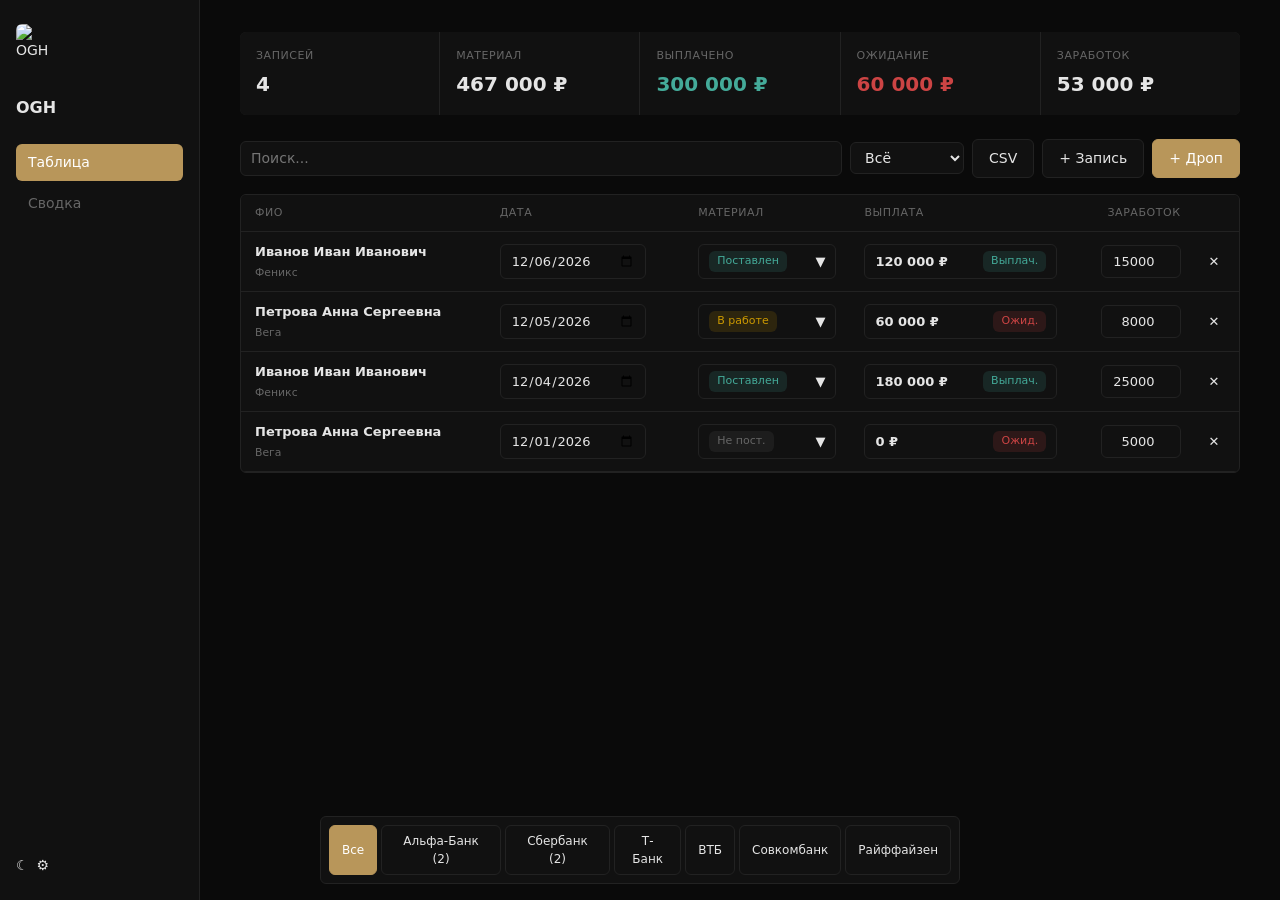
==== commit 62d7e2a8: "task snapshot 82cfe4ea-6229-42a5-810b-fe66632b5cfb" ====
--- a/public/index-4.html
+++ b/public/index-4.html
@@ -2,957 +2,621 @@
 <html lang="ru">
 <head>
 <meta charset="UTF-8">
-<meta name="viewport" content="width=device-width, initial-scale=1, viewport-fit=cover">
-<meta name="theme-color" content="#0a0a0b">
+<meta name="viewport" content="width=device-width, initial-scale=1">
 <title>OGH — Дроп-бухгалтерия</title>
-<link rel="icon" href="https://image.qwenlm.ai/generated-images/723e9ed7-70cb-47f8-a683-15c05dbaef94/_result.png">
-<link rel="preconnect" href="https://fonts.googleapis.com">
-<link rel="preconnect" href="https://fonts.gstatic.com" crossorigin>
-<link href="https://fonts.googleapis.com/css2?family=Cormorant+Garamond:ital,wght@0,400;0,500;0,600;0,700;1,400;1,500&family=Outfit:wght@300;400;500;600;700&family=JetBrains+Mono:wght@400;500&display=swap" rel="stylesheet">
+<link rel="icon" href="https://raw.githubusercontent.com/frailapplianc/iiiil/main/ChatGPT%20Image%207%20%D0%BE%D0%BA%D1%82.%202026%20%D0%B3.,%2022_26_52.png">
 <style>
-/* ═══════════════════════════════════════════════════════════════
-   OGH ACCOUNTING — PREMIUM DARK THEME
-   Palette: near-black, warm off-white, gold accent
-   Typography: Cormorant Garamond (serif) + Outfit (sans)
-   ═══════════════════════════════════════════════════════════════ */
-
+*{margin:0;padding:0;box-sizing:border-box}
 :root{
-  --bg:#0a0a0b;
-  --bg-elevated:#111113;
-  --surface:rgba(18,18,21,.88);
-  --surface-hover:rgba(24,24,28,.92);
-  --surface-active:rgba(30,30,35,.95);
-  --field:#131316;
-  --border:rgba(255,255,255,.06);
-  --border-strong:rgba(255,255,255,.1);
-  --border-focus:rgba(184,150,90,.3);
-  --text:#e8e6e1;
-  --text-secondary:#a8a5a0;
-  --muted:#6b6966;
+  --bg:#0a0a0a;
+  --surface:#111;
+  --border:#222;
+  --text:#e5e5e5;
+  --muted:#666;
   --accent:#b8965a;
-  --accent-hover:#c9a76b;
-  --accent-soft:rgba(184,150,90,.12);
-  --accent-border:rgba(184,150,90,.25);
-  --green:#6db87a;--green-soft:rgba(109,184,122,.12);
-  --yellow:#d4a84b;--yellow-soft:rgba(212,168,75,.12);
-  --red:#c96464;--red-soft:rgba(201,100,100,.12);
-  --ease-out:cubic-bezier(.22,1,.36,1);
-  --ease-in-out:cubic-bezier(.77,0,.175,1);
-  --ease-drawer:cubic-bezier(.32,.72,0,1);
-  --shadow-sm:0 1px 2px rgba(0,0,0,.4);
-  --shadow-md:0 4px 12px rgba(0,0,0,.5);
-  --shadow-lg:0 8px 24px rgba(0,0,0,.6);
-  --r-xs:6px;--r-sm:8px;--r-md:12px;--r-lg:16px;--r-xl:20px;
-  --font-serif:'Cormorant Garamond',Georgia,serif;
-  --font-sans:'Outfit',system-ui,sans-serif;
-  --font-mono:'JetBrains Mono',monospace;
-}
-
+  --green:#4a9;
+  --yellow:#c90;
+  --red:#c44;
+  --radius:6px;
+}
 [data-theme="light"]{
-  --bg:#f5f3ee;
-  --bg-elevated:#faf8f5;
-  --surface:rgba(255,255,255,.88);
-  --surface-hover:rgba(250,248,244,.92);
-  --surface-active:rgba(245,243,238,.95);
-  --field:#ffffff;
-  --border:rgba(0,0,0,.08);
-  --border-strong:rgba(0,0,0,.12);
-  --border-focus:rgba(139,111,63,.3);
-  --text:#1a1917;
-  --text-secondary:#5c5a56;
-  --muted:#8a8783;
+  --bg:#f5f5f5;
+  --surface:#fff;
+  --border:#ddd;
+  --text:#111;
+  --muted:#888;
   --accent:#8b6f3f;
-  --accent-hover:#7a6135;
-  --accent-soft:rgba(139,111,63,.1);
-  --accent-border:rgba(139,111,63,.2);
-  --green:#2d7a3e;--green-soft:rgba(45,122,62,.1);
-  --yellow:#8b6b1a;--yellow-soft:rgba(139,107,26,.1);
-  --red:#a63d3d;--red-soft:rgba(166,61,61,.1);
-  --shadow-sm:0 1px 2px rgba(0,0,0,.06);
-  --shadow-md:0 4px 12px rgba(0,0,0,.08);
-  --shadow-lg:0 8px 24px rgba(0,0,0,.1);
-}
-
-*{box-sizing:border-box;margin:0;padding:0}
-html{-webkit-font-smoothing:antialiased;-moz-osx-font-smoothing:grayscale;scroll-behavior:smooth}
+}
 body{
-  font-family:var(--font-sans);
-  background:var(--bg);
+  font:14px/1.5 system-ui,-apple-system,sans-serif;
+  background:var(--bg) url('https://raw.githubusercontent.com/frailapplianc/iiiil/main/ChatGPT%20Image%207%20%D0%BE%D0%BA%D1%82.%202026%20%D0%B3.,%2022_29_32.png') center/cover fixed;
   color:var(--text);
-  font-size:14px;
-  line-height:1.5;
-  min-height:100dvh;
-  position:relative;
-  overflow-x:hidden;
-}
-
-/* Background texture */
-body::before{
-  content:'';
-  position:fixed;
-  inset:0;
-  background-image:url('https://image.qwenlm.ai/generated-images/3bfb0de8-c0fd-4025-9fe6-527a394b0e49/_result.png');
-  background-size:cover;
-  background-position:center;
-  opacity:.08;
-  pointer-events:none;
-  z-index:0;
-}
-body::after{
-  content:'';
-  position:fixed;
-  inset:0;
-  background:radial-gradient(ellipse at 50% 0%,rgba(184,150,90,.04),transparent 70%);
-  pointer-events:none;
-  z-index:0;
-}
-
-::selection{background:rgba(184,150,90,.25)}
-::-webkit-scrollbar{width:8px;height:8px}
-::-webkit-scrollbar-track{background:transparent}
-::-webkit-scrollbar-thumb{background:rgba(255,255,255,.1);border-radius:8px}
-::-webkit-scrollbar-thumb:hover{background:rgba(255,255,255,.15)}
-:focus-visible{outline:2px solid var(--accent);outline-offset:2px}
-input:focus-visible,select:focus-visible,textarea:focus-visible{outline:none}
-.hidden{display:none!important}
-.muted{color:var(--muted)}
-
-/* ═══════════════════════════════════════════
-   SIDEBAR
-   ═══════════════════════════════════════════ */
-.side{
-  position:fixed;
-  left:0;top:0;bottom:0;
-  width:240px;
-  z-index:50;
-  display:flex;
-  flex-direction:column;
-  gap:20px;
-  padding:24px 16px;
-  background:var(--surface);
-  backdrop-filter:blur(32px) saturate(1.5);
-  border-right:1px solid var(--border);
-}
-.logo-zone{
-  position:relative;
-  width:56px;
-  height:56px;
-  cursor:pointer;
-}
-.logo-img{
-  width:56px;
-  height:56px;
-  border-radius:var(--r-md);
-  overflow:hidden;
-  display:flex;
-  align-items:center;
-  justify-content:center;
-  background:var(--bg-elevated);
-  border:1px solid var(--border-strong);
-  transition:transform .2s var(--ease-out);
-}
-.logo-zone:hover .logo-img{transform:scale(1.05)}
-.logo-img img{width:100%;height:100%;object-fit:cover}
-.logo-x{
-  position:absolute;
-  right:-6px;top:-6px;
-  width:18px;height:18px;
-  border-radius:50%;
-  border:none;
-  background:var(--red);
-  color:#fff;
-  font-size:10px;
-  cursor:pointer;
-  opacity:0;
-  transition:opacity .15s ease;
-  display:flex;
-  align-items:center;
-  justify-content:center;
-}
-.logo-zone:hover .logo-x{opacity:1}
-.brand{padding:0 4px}
-.brand-t{
-  font-family:var(--font-serif);
-  font-weight:600;
-  font-size:18px;
-  letter-spacing:-.01em;
-  color:var(--text);
-  line-height:1.2;
-}
-.brand-s{
-  font-size:10px;
-  color:var(--muted);
-  margin-top:4px;
-  text-transform:uppercase;
-  letter-spacing:.2em;
-  font-weight:500;
-}
-.side-nav{display:flex;flex-direction:column;gap:2px}
-.nav-item{
-  display:flex;
-  align-items:center;
-  gap:12px;
-  padding:10px 14px;
-  border-radius:var(--r-sm);
-  color:var(--text-secondary);
-  cursor:pointer;
-  font-size:13.5px;
-  font-weight:450;
-  border:none;
-  background:transparent;
-  text-align:left;
-  width:100%;
-  font-family:var(--font-sans);
-  position:relative;
-  transition:background .15s ease,color .15s ease,transform .12s var(--ease-out);
-}
-.nav-item:active{transform:scale(.97)}
-.nav-item:hover{background:var(--surface-hover);color:var(--text)}
-.nav-item.active{color:var(--accent);font-weight:500}
-.nav-item.active::before{
-  content:'';
-  position:absolute;
-  left:0;top:8px;bottom:8px;
-  width:2px;
-  background:var(--accent);
-  border-radius:1px;
-}
-.nav-ico{font-size:15px;width:20px;text-align:center;flex:none;opacity:.6}
-.nav-item.active .nav-ico{opacity:1}
-.side-foot{margin-top:auto;display:flex;flex-direction:column;gap:10px;padding:0 2px}
-.save-info{font-size:11px;color:var(--muted);display:flex;align-items:center;gap:7px}
-.save-dot{width:6px;height:6px;border-radius:50%;background:var(--green);animation:pulse 2.8s ease infinite}
-@keyframes pulse{0%,100%{opacity:1}50%{opacity:.25}}
-.side-actions{display:flex;gap:6px}
-.icon-btn{
-  background:none;
-  border:1px solid transparent;
-  border-radius:var(--r-sm);
-  width:32px;height:32px;
-  cursor:pointer;
-  font-size:14px;
-  color:var(--muted);
-  display:flex;
-  align-items:center;
-  justify-content:center;
-  transition:transform .12s var(--ease-out),background .15s ease,border-color .15s ease,color .15s ease;
-}
-.icon-btn:active{transform:scale(.9)}
-.icon-btn:hover{border-color:var(--border-strong);background:var(--surface-hover);color:var(--text)}
-
-/* ═══════════════════════════════════════════
-   CONTENT
-   ═══════════════════════════════════════════ */
-.content{margin-left:240px;position:relative;z-index:1;min-height:100dvh}
-main{max-width:1200px;margin:0 auto;padding:32px 40px 140px}
-
-/* ═══════════════════════════════════════════
-   HEADER
-   ═══════════════════════════════════════════ */
-.page-header{margin-bottom:24px;animation:fadeUp .5s var(--ease-out) both}
-.page-title{
-  font-family:var(--font-serif);
-  font-size:32px;
-  font-weight:600;
-  letter-spacing:-.03em;
-  color:var(--text);
-  line-height:1.1;
-}
-.page-title .count{
-  font-family:var(--font-sans);
-  font-size:13px;
-  font-weight:400;
-  color:var(--muted);
-  margin-left:10px;
-  font-variant-numeric:tabular-nums;
-  vertical-align:middle;
-}
-
-/* ═══════════════════════════════════════════
-   SUMMARY CARDS
-   ═══════════════════════════════════════════ */
-.sumbar{
-  display:grid;
-  grid-template-columns:repeat(auto-fit,minmax(140px,1fr));
-  gap:1px;
-  background:var(--border);
-  border-radius:var(--r-md);
-  overflow:hidden;
-  margin-bottom:20px;
-  animation:fadeUp .5s var(--ease-out) both;
-  animation-delay:.08s;
-}
-.sum{
-  background:var(--surface);
-  backdrop-filter:blur(20px);
-  padding:16px 20px;
-  display:flex;
-  flex-direction:column;
-  gap:4px;
-  transition:background .15s ease;
-}
-.sum:hover{background:var(--surface-hover)}
-.sum-l{
-  font-size:10px;
-  text-transform:uppercase;
-  letter-spacing:.14em;
-  color:var(--muted);
-  font-weight:600;
-}
-.sum-v{
-  font-family:var(--font-serif);
-  font-size:24px;
-  font-weight:600;
-  font-variant-numeric:tabular-nums;
-  letter-spacing:-.02em;
-}
-.sum-v.ok{color:var(--green)}
-.sum-v.warn{color:var(--red)}
-
-/* ═══════════════════════════════════════════
-   TOOLBAR
-   ═══════════════════════════════════════════ */
-.toolbar{
-  display:flex;
-  gap:8px;
-  align-items:center;
-  flex-wrap:wrap;
-  margin-bottom:16px;
-  animation:fadeUp .5s var(--ease-out) both;
-  animation-delay:.12s;
-}
-.toolbar .search{
-  flex:1;
-  min-width:180px;
-  padding:9px 14px;
-  border:1px solid var(--border);
-  border-radius:var(--r-sm);
-  background:var(--field);
-  color:var(--text);
-  font-size:13.5px;
-  font-family:var(--font-sans);
-  transition:border-color .15s ease,box-shadow .15s ease;
-}
-.toolbar .search::placeholder{color:var(--muted)}
-.toolbar .search:focus{border-color:var(--accent);box-shadow:0 0 0 3px var(--accent-soft)}
-.toolbar select,.toolbar input[type=date]{
-  padding:9px 12px;
-  border:1px solid var(--border);
-  border-radius:var(--r-sm);
-  background:var(--field);
-  color:var(--text);
-  font-size:13.5px;
-  font-family:var(--font-sans);
-}
-
-/* ═══════════════════════════════════════════
-   TABLE
-   ═══════════════════════════════════════════ */
-.table-card{
-  background:var(--surface);
-  backdrop-filter:blur(20px);
-  border:1px solid var(--border);
-  border-radius:var(--r-lg);
-  overflow:hidden;
-  box-shadow:var(--shadow-md);
-  animation:fadeUp .5s var(--ease-out) both;
-  animation-delay:.16s;
-}
-.table-wrap{overflow-x:auto;max-height:calc(100dvh - 340px)}
-table{width:100%;border-collapse:collapse;font-size:13.5px;min-width:740px}
-thead{position:sticky;top:0;z-index:2}
-th{
-  background:var(--bg-elevated);
-  text-align:left;
-  font-size:10px;
-  text-transform:uppercase;
-  letter-spacing:.12em;
-  color:var(--muted);
-  padding:12px 16px;
-  border-bottom:1px solid var(--border);
-  white-space:nowrap;
-  font-weight:600;
-}
-td{
-  padding:12px 16px;
-  border-bottom:1px solid var(--border);
-  vertical-align:middle;
-  transition:background .12s ease;
-}
-tbody tr{animation:rowIn .3s var(--ease-out) both;transition:background .12s ease}
-tbody tr:last-child td{border-bottom:none}
-tbody tr:hover td{background:var(--surface-hover)}
-.num{text-align:right;font-variant-numeric:tabular-nums;white-space:nowrap}
-.empty{padding:56px 24px;text-align:center;color:var(--muted);font-size:13.5px;line-height:1.7}
-.empty-icon{font-size:28px;margin-bottom:12px;opacity:.3;display:block;font-family:var(--font-serif)}
-.empty-cta{
-  display:inline-flex;
-  align-items:center;
-  gap:7px;
-  margin-top:16px;
-  padding:8px 16px;
-  border-radius:var(--r-sm);
-  background:var(--accent-soft);
-  color:var(--accent);
-  border:1px solid var(--accent-border);
-  font-size:12.5px;
-  font-weight:550;
-  cursor:pointer;
-  font-family:var(--font-sans);
-  transition:transform .12s var(--ease-out),background .15s ease;
-}
-.empty-cta:hover{background:rgba(184,150,90,.16)}
-.empty-cta:active{transform:scale(.97)}
-.actions-cell{white-space:nowrap;text-align:right}
-
-/* ═══════════════════════════════════════════
-   INPUTS
-   ═══════════════════════════════════════════ */
-.dt{
-  padding:7px 10px;
-  border:1px solid var(--border);
-  border-radius:var(--r-xs);
-  background:var(--field);
-  color:var(--text);
-  font-size:13.5px;
-  font-family:var(--font-sans);
-  transition:border-color .15s ease,box-shadow .15s ease;
-}
-.dt:focus{border-color:var(--accent);box-shadow:0 0 0 3px var(--accent-soft)}
-.amt{
-  width:110px;
-  padding:7px 10px;
-  border:1px solid var(--border);
-  border-radius:var(--r-xs);
-  background:var(--field);
-  color:var(--text);
-  font-size:13.5px;
-  font-family:var(--font-sans);
-  text-align:right;
-  font-variant-numeric:tabular-nums;
-  transition:border-color .15s ease,box-shadow .15s ease;
-}
-.amt::placeholder{color:var(--muted)}
-.amt:focus{border-color:var(--accent);box-shadow:0 0 0 3px var(--accent-soft)}
-
-/* ═══════════════════════════════════════════
-   CELL CHIPS
-   ═══════════════════════════════════════════ */
-.cell-stack{display:flex;flex-direction:column;gap:6px;min-width:150px}
-.chip-toggle{
-  display:flex;
-  align-items:center;
-  justify-content:space-between;
-  gap:7px;
-  width:100%;
-  padding:7px 10px;
-  border:1px solid var(--border);
-  border-radius:var(--r-xs);
-  background:var(--field);
-  color:var(--text);
-  cursor:pointer;
-  font-family:var(--font-sans);
-  font-size:13px;
-  text-align:left;
-  transition:border-color .15s ease,transform .1s var(--ease-out),box-shadow .15s ease;
-}
-.chip-toggle:active{transform:scale(.98)}
-.chip-toggle:hover{border-color:var(--border-strong)}
-.chip-toggle[aria-expanded="true"]{border-color:var(--accent-border);box-shadow:0 0 0 3px var(--accent-soft)}
-.chip-amt{font-weight:600;font-variant-numeric:tabular-nums;white-space:nowrap;font-size:13.5px}
-.chip-right{display:flex;align-items:center;gap:6px;margin-left:auto}
-.chip-caret{color:var(--muted);font-size:9px;transition:transform .2s var(--ease-out)}
-.chip-toggle[aria-expanded="true"] .chip-caret{transform:rotate(180deg)}
-
-/* ═══════════════════════════════════════════
-   STATUS BADGES
-   ═══════════════════════════════════════════ */
-.st-badge{
-  display:inline-flex;
-  align-items:center;
-  gap:6px;
-  padding:4px 8px;
-  border-radius:999px;
-  font-size:11px;
-  font-weight:600;
-  white-space:nowrap;
-  line-height:1;
-}
-.st-badge .bdot{width:6px;height:6px;border-radius:50%;display:inline-block;flex:none}
-.st-badge.gray{color:var(--muted);background:rgba(107,105,102,.12)}.st-badge.gray .bdot{background:var(--muted)}
-.st-badge.yellow{color:var(--yellow);background:var(--yellow-soft)}.st-badge.yellow .bdot{background:var(--yellow)}
-.st-badge.green{color:var(--green);background:var(--green-soft)}.st-badge.green .bdot{background:var(--green)}
-.st-badge.red{color:var(--red);background:var(--red-soft)}.st-badge.red .bdot{background:var(--red)}
-
-.chip-body{
-  display:none;
-  flex-direction:column;
-  gap:7px;
-  padding:12px;
-  border:1px solid var(--border);
-  border-radius:var(--r-sm);
-  background:var(--surface-active);
-  backdrop-filter:blur(20px);
-}
-.cell-stack.open .chip-body{display:flex;animation:fadeUp .18s var(--ease-out) both}
-.chip-field{display:flex;flex-direction:column;gap:5px}
-.chip-field label{font-size:10px;text-transform:uppercase;letter-spacing:.1em;color:var(--muted);font-weight:600}
-.chip-field .amt{width:100%}
-.chip-field select,.chip-field input[type=date]{
-  padding:7px 10px;
-  border:1px solid var(--border);
-  border-radius:var(--r-xs);
-  background:var(--field);
-  color:var(--text);
-  font-size:13.5px;
-  font-family:var(--font-sans);
-  transition:border-color .15s ease,box-shadow .15s ease;
-}
-.chip-field select:focus,.chip-field input[type=date]:focus{border-color:var(--accent);box-shadow:0 0 0 3px var(--accent-soft)}
-
-.st-select{
-  -webkit-appearance:none;
-  appearance:none;
-  border:1px solid var(--border);
-  border-radius:var(--r-xs);
-  padding:6px 24px 6px 9px;
-  font-size:11.5px;
-  font-weight:600;
-  font-family:var(--font-sans);
-  cursor:pointer;
-  background-color:var(--field);
-  background-image:url("image/svg+xml,%3Csvg xmlns='http://www.w3.org/2000/svg' width='10' height='6' viewBox='0 0 10 6'%3E%3Cpath d='M1 1l4 4 4-4' stroke='%236b6966' stroke-width='1.5' fill='none' stroke-linecap='round'/%3E%3C/svg%3E");
-  background-repeat:no-repeat;
-  background-position:right 8px center;
-  transition:background-color .15s ease,border-color .15s ease,color .15s ease;
-}
-.st-select.gray{color:var(--muted);border-color:rgba(107,105,102,.2);background-color:rgba(107,105,102,.08)}
-.st-select.yellow{color:var(--yellow);border-color:rgba(212,168,75,.25);background-color:var(--yellow-soft)}
-.st-select.green{color:var(--green);border-color:rgba(109,184,122,.25);background-color:var(--green-soft)}
-.st-select.red{color:var(--red);border-color:rgba(201,100,100,.25);background-color:var(--red-soft)}
-
-/* ═══════════════════════════════════════════
-   FIO LINK
-   ═══════════════════════════════════════════ */
-.fio-link{
-  background:none;
-  border:none;
-  color:var(--text);
-  cursor:pointer;
-  padding:0;
-  font-family:var(--font-sans);
-  text-align:left;
-  display:inline-flex;
-  flex-direction:column;
-  gap:2px;
-  line-height:1.2;
-  transition:color .15s ease;
-}
-.fio-link b{font-size:13.5px;font-weight:550;letter-spacing:-.01em}
-.fio-feo{font-size:11px;color:var(--muted);font-weight:400}
-.fio-link:hover b{color:var(--accent)}
-.fio-row{display:flex;align-items:center;gap:9px}
-.fio-row .b-ico,.fio-row .dot{flex:none;width:24px;height:24px;border-radius:6px;box-shadow:0 0 0 1px var(--border-strong)}
-.fio-row .dot{border-radius:50%}
-.bank{display:inline-flex;align-items:center;gap:7px;white-space:nowrap;font-size:13.5px}
-.bank .dot{width:8px;height:8px;border-radius:50%;display:inline-block;flex:none}
-.b-ico{width:18px;height:18px;border-radius:5px;object-fit:contain;flex:none}
-
-/* ═══════════════════════════════════════════
-   BUTTONS
-   ═══════════════════════════════════════════ */
-.btn{
-  padding:8px 15px;
-  border-radius:var(--r-sm);
-  border:1px solid var(--border-strong);
-  background:var(--field);
-  color:var(--text);
-  cursor:pointer;
-  font-size:13px;
-  font-weight:500;
-  font-family:var(--font-sans);
-  transition:transform .1s var(--ease-out),border-color .15s ease,background .15s ease,box-shadow .2s ease,color .15s ease;
-}
-.btn:active{transform:scale(.97)}
-.btn:hover{border-color:var(--border-focus);background:var(--surface-hover)}
-.btn.primary{
-  background:var(--accent);
-  border-color:transparent;
-  color:#fff;
-  font-weight:550;
-  box-shadow:var(--shadow-sm);
-}
-.btn.primary:hover{background:var(--accent-hover);box-shadow:var(--shadow-md)}
-.btn.danger{color:var(--red);border-color:rgba(201,100,100,.2)}
-.btn.danger-solid{background:var(--red);border-color:transparent;color:#fff}
-
-/* ═══════════════════════════════════════════
-   BANK BAR
-   ═══════════════════════════════════════════ */
-.bankbar{
-  position:fixed;
-  bottom:14px;
-  left:50%;
-  transform:translateX(-50%);
-  z-index:45;
-  background:var(--surface);
-  backdrop-filter:blur(32px) saturate(1.5);
-  border:1px solid var(--border-strong);
-  border-radius:var(--r-xl);
-  box-shadow:var(--shadow-lg);
-  display:flex;
-  align-items:center;
-  gap:6px;
-  padding:8px 12px;
-  overflow-x:auto;
-  max-width:calc(100% - 32px);
-  animation:fadeUp .5s var(--ease-out) both;
-  animation-delay:.24s;
-}
-.bankbar::-webkit-scrollbar{display:none}
-.bankbar .lbl{font-size:9px;color:var(--muted);white-space:nowrap;font-weight:600;text-transform:uppercase;letter-spacing:.14em;padding:0 5px}
-.chip{
-  display:inline-flex;
-  align-items:center;
-  gap:7px;
-  padding:6px 12px;
-  border-radius:var(--r-sm);
-  border:1px solid var(--border);
-  background:var(--field);
-  color:var(--text-secondary);
-  cursor:pointer;
-  font-size:12.5px;
-  font-weight:450;
-  white-space:nowrap;
-  font-family:var(--font-sans);
-  transition:transform .1s var(--ease-out),border-color .15s ease,background .15s ease,color .15s ease,box-shadow .2s ease;
-}
-.chip:active{transform:scale(.96)}
-.chip:hover{border-color:var(--border-strong);color:var(--text);transform:translateY(-1px);box-shadow:var(--shadow-sm)}
-.chip.active{background:var(--accent-soft);border-color:var(--accent-border);color:var(--accent);font-weight:500}
-.chip .dot{width:7px;height:7px;border-radius:50%;flex:none}
-.chip .c-ico{width:16px;height:16px;border-radius:5px;object-fit:contain;flex:none}
-.chip .cnt{opacity:.5;font-size:10.5px;font-variant-numeric:tabular-nums}
-
-/* ═══════════════════════════════════════════
-   MODALS
-   ═══════════════════════════════════════════ */
-#overlay{
-  position:fixed;
-  inset:0;
-  background:rgba(0,0,0,.55);
-  backdrop-filter:blur(12px);
-  display:none;
-  align-items:flex-start;
-  justify-content:center;
-  padding:48px 20px;
-  z-index:60;
-  overflow-y:auto;
-}
-#overlay.open{display:flex;animation:fadeIn .18s var(--ease-out)}
-.modal{
-  position:relative;
-  overflow:hidden;
-  background:var(--surface);
-  backdrop-filter:blur(32px);
-  border:1px solid var(--border-strong);
-  border-radius:var(--r-xl);
-  max-width:560px;
-  width:100%;
-  box-shadow:var(--shadow-lg);
-}
-#overlay.open .modal{animation:pop .22s var(--ease-drawer)}
-.modal h3{
-  margin:0;
-  padding:18px 24px;
-  border-bottom:1px solid var(--border);
-  font-family:var(--font-serif);
-  font-size:18px;
-  font-weight:600;
-  letter-spacing:-.015em;
-}
-.modal .body{padding:24px}
-.modal .foot{padding:16px 24px;border-top:1px solid var(--border);display:flex;justify-content:flex-end;gap:8px;align-items:center}
-.field{margin-bottom:14px}
-.field label{display:block;font-size:10px;color:var(--muted);margin-bottom:6px;font-weight:600;text-transform:uppercase;letter-spacing:.12em}
-.field input,.field select,.field textarea{
-  width:100%;
-  padding:9px 12px;
-  border:1px solid var(--border);
-  border-radius:var(--r-sm);
-  background:var(--field);
-  color:var(--text);
-  font-size:14px;
-  font-family:var(--font-sans);
-  transition:border-color .15s ease,box-shadow .15s ease;
-}
-.field input:focus,.field select:focus,.field textarea:focus{border-color:var(--accent);box-shadow:0 0 0 3px var(--accent-soft)}
-.f2{display:grid;grid-template-columns:1fr 1fr;gap:12px}
-@media(max-width:520px){.f2{grid-template-columns:1fr}}
-.sep{border:none;border-top:1px solid var(--border);margin:18px 0}
-.row{display:flex;align-items:center;gap:8px;flex-wrap:wrap}
-.bank-row{display:flex;align-items:center;gap:9px;margin-bottom:10px}
-.bank-row input[type=text]{flex:1;padding:9px 12px;border:1px solid var(--border);border-radius:var(--r-sm);background:var(--field);color:var(--text);font-size:13.5px;font-family:var(--font-sans)}
-.bank-row input[type=color]{width:34px;height:36px;border:1px solid var(--border);border-radius:var(--r-xs);background:var(--field);padding:3px;cursor:pointer;flex:none}
-.bank-logo-slot{position:relative;width:38px;height:38px;flex:none;border-radius:var(--r-xs);border:1px dashed var(--border-strong);display:flex;align-items:center;justify-content:center;cursor:pointer;overflow:hidden;background:var(--field);transition:border-color .15s ease}
-.bank-logo-slot:hover{border-color:var(--accent)}
-.bank-logo-slot img{width:26px;height:26px;object-fit:contain}
-.bank-logo-slot .dot{width:18px;height:18px;border-radius:50%;display:inline-block}
-
-/* ═══════════════════════════════════════════
-   PASSPORT PHOTO
-   ═══════════════════════════════════════════ */
-.pass-photo{
-  position:relative;
-  width:100%;
-  max-width:220px;
-  aspect-ratio:3/2;
-  border:1px dashed var(--border-strong);
-  border-radius:var(--r-sm);
-  overflow:hidden;
-  display:flex;
-  align-items:center;
-  justify-content:center;
-  cursor:pointer;
-  background:var(--field);
-  transition:border-color .15s ease;
-}
-.pass-photo:hover{border-color:var(--accent)}
-.pass-photo img{width:100%;height:100%;object-fit:cover}
-.pass-photo .ph-hint{font-size:12px;color:var(--muted)}
-.pass-photo .ph-x{position:absolute;top:6px;right:6px;width:20px;height:20px;border-radius:50%;background:rgba(0,0,0,.65);color:#fff;font-size:10px;display:flex;align-items:center;justify-content:center;cursor:pointer;z-index:2}
-
-/* ═══════════════════════════════════════════
-   PASSWORD OVERLAY
-   ═══════════════════════════════════════════ */
-#passOverlay{position:fixed;inset:0;background:rgba(0,0,0,.6);backdrop-filter:blur(14px);z-index:100;display:flex;align-items:center;justify-content:center;padding:20px}
-.pass-box{
-  position:relative;
-  overflow:hidden;
-  background:var(--surface);
-  backdrop-filter:blur(32px);
-  border:1px solid var(--border-strong);
-  border-radius:var(--r-xl);
-  padding:36px;
-  width:320px;
-  box-shadow:var(--shadow-lg);
-  animation:pop .28s var(--ease-drawer);
-}
-.pass-title{font-family:var(--font-serif);font-weight:600;font-size:20px;margin-bottom:20px;text-align:center;letter-spacing:-.02em}
-.pass-box input{width:100%;padding:11px 14px;border:1px solid var(--border);border-radius:var(--r-sm);background:var(--field);color:var(--text);font-size:14.5px;margin-bottom:12px;font-family:var(--font-sans)}
-.pass-box input:focus{border-color:var(--accent);box-shadow:0 0 0 3px var(--accent-soft);outline:none}
-.pass-box .btn{width:100%}
-#passErr{color:var(--red);text-align:center;font-size:12px;margin-top:8px;min-height:16px}
-
-/* ═══════════════════════════════════════════
-   TOAST
-   ═══════════════════════════════════════════ */
-#toast{
-  position:fixed;
-  right:20px;
-  bottom:90px;
-  z-index:99;
-  background:var(--surface);
-  backdrop-filter:blur(20px);
-  border:1px solid var(--border-strong);
-  color:var(--text);
-  padding:10px 18px;
-  border-radius:var(--r-md);
-  font-size:13px;
-  font-weight:450;
-  opacity:0;
-  transform:translateY(10px) scale(.97);
-  transition:opacity .18s var(--ease-out),transform .22s var(--ease-drawer);
-  pointer-events:none;
-  max-width:320px;
-  box-shadow:var(--shadow-lg);
-}
-#toast.show{opacity:1;transform:translateY(0) scale(1)}
-#toast.err{border-color:rgba(201,100,100,.3)}
-
-/* ═══════════════════════════════════════════
-   DASHBOARD
-   ═══════════════════════════════════════════ */
-.dash-grid{display:grid;grid-template-columns:1fr 1fr;gap:1px;background:var(--border);border-radius:var(--r-md);overflow:hidden;animation:fadeUp .5s var(--ease-out) both;animation-delay:.08s}
-.dash-card{background:var(--surface);padding:20px;display:flex;flex-direction:column;gap:5px;transition:background .15s ease}
-.dash-card:hover{background:var(--surface-hover)}
-.dash-card .lbl{font-size:10px;text-transform:uppercase;letter-spacing:.14em;color:var(--muted);font-weight:600}
-.dash-card .val{font-family:var(--font-serif);font-size:28px;font-weight:600;font-variant-numeric:tabular-nums;letter-spacing:-.025em}
-.dash-card .val.ok{color:var(--green)}
-.dash-card .val.warn{color:var(--red)}
-.dash-section{background:var(--surface);border:1px solid var(--border);border-radius:var(--r-lg);overflow:hidden;margin-top:14px;animation:fadeUp .5s var(--ease-out) both;animation-delay:.12s}
-.dash-section .card-h{padding:14px 20px;border-bottom:1px solid var(--border);font-family:var(--font-serif);font-size:16px;font-weight:600;letter-spacing:-.01em}
-.bars{display:flex;align-items:flex-end;gap:4px;height:150px;padding:10px 20px 6px}
-.bar-col{flex:1;display:flex;flex-direction:column;align-items:center;gap:5px;min-width:0;height:100%;justify-content:flex-end}
-.bar-stack{display:flex;flex-direction:column-reverse;width:100%;max-width:32px;height:100%;justify-content:flex-start}
-.bar-seg{width:100%;border-radius:3px 3px 0 0;transition:height .5s var(--ease-out);min-height:1px}
-.bar-seg.mat{background:var(--accent);opacity:.65}
-.bar-seg.pay{background:var(--green);opacity:.85}
-.bar-lbl{font-size:9px;color:var(--muted);white-space:nowrap;font-variant-numeric:tabular-nums}
-.legend{display:flex;gap:16px;flex-wrap:wrap;padding:12px 20px 4px;font-size:11px;color:var(--muted)}
-.legend .key{display:inline-flex;align-items:center;gap:6px}
-.legend .sw{width:10px;height:10px;border-radius:3px;display:inline-block}
-@media(max-width:860px){.dash-grid{grid-template-columns:1fr}}
-
-/* ═══════════════════════════════════════════
-   ANIMATIONS
-   ═══════════════════════════════════════════ */
-@keyframes fadeUp{from{opacity:0;transform:translateY(10px)}to{opacity:1;transform:none}}
+  min-height:100vh;
+}
+.hidden{display:none}
+button{font:inherit;color:inherit;background:none;border:none;cursor:pointer}
+input,select,textarea{font:inherit;color:inherit;background:var(--surface);border:1px solid var(--border);border-radius:var(--radius);padding:6px 10px}
+input:focus,select:focus,textarea:focus{outline:1px solid var(--accent)}
+
+/* Layout */
+.side{position:fixed;left:0;top:0;bottom:0;width:200px;background:var(--surface);border-right:1px solid var(--border);padding:24px 16px;display:flex;flex-direction:column;gap:24px;z-index:10}
+.logo{width:48px;height:48px;border-radius:var(--radius);overflow:hidden;cursor:pointer}
+.logo img{width:100%;height:100%;object-fit:cover}
+.brand{font-size:16px;font-weight:600}
+.nav{display:flex;flex-direction:column;gap:4px}
+.nav button{padding:8px 12px;text-align:left;border-radius:var(--radius);color:var(--muted);transition:all .15s}
+.nav button:hover{background:var(--border);color:var(--text)}
+.nav button.active{background:var(--accent);color:#fff}
+.content{margin-left:200px;padding:32px 40px}
+
+/* Summary */
+.sumbar{display:grid;grid-template-columns:repeat(5,1fr);gap:1px;background:var(--border);border-radius:var(--radius);overflow:hidden;margin-bottom:24px}
+.sum{background:var(--surface);padding:16px}
+.sum-label{font-size:11px;text-transform:uppercase;letter-spacing:.05em;color:var(--muted);margin-bottom:4px}
+.sum-value{font-size:20px;font-weight:600;font-variant-numeric:tabular-nums}
+.sum-value.ok{color:var(--green)}
+.sum-value.warn{color:var(--red)}
+
+/* Toolbar */
+.toolbar{display:flex;gap:8px;margin-bottom:16px;align-items:center;flex-wrap:wrap}
+.toolbar input[type=search]{flex:1;min-width:200px}
+.btn{padding:8px 16px;border-radius:var(--radius);border:1px solid var(--border);background:var(--surface);transition:all .15s}
+.btn:hover{border-color:var(--accent)}
+.btn.primary{background:var(--accent);border-color:var(--accent);color:#fff}
+
+/* Table */
+.table-wrap{overflow-x:auto;background:var(--surface);border:1px solid var(--border);border-radius:var(--radius)}
+table{width:100%;border-collapse:collapse}
+th,td{padding:10px 14px;text-align:left;border-bottom:1px solid var(--border)}
+th{font-size:11px;text-transform:uppercase;letter-spacing:.05em;color:var(--muted);font-weight:500;background:var(--surface);position:sticky;top:0}
+td{font-size:13px}
+.num{text-align:right;font-variant-numeric:tabular-nums}
+tbody tr:hover{background:rgba(255,255,255,.02)}
+
+/* Cell chips */
+.cell-stack{display:flex;flex-direction:column;gap:4px}
+.chip-toggle{padding:6px 10px;border:1px solid var(--border);border-radius:var(--radius);background:var(--surface);cursor:pointer;display:flex;justify-content:space-between;align-items:center;gap:8px;transition:all .15s}
+.chip-toggle:hover{border-color:var(--accent)}
+.chip-toggle[aria-expanded=true]{border-color:var(--accent)}
+.chip-body{display:none;padding:10px;border:1px solid var(--border);border-radius:var(--radius);background:var(--surface);margin-top:4px}
+.cell-stack.open .chip-body{display:flex;flex-direction:column;gap:8px}
+.chip-field{display:flex;flex-direction:column;gap:4px}
+.chip-field label{font-size:10px;text-transform:uppercase;letter-spacing:.05em;color:var(--muted)}
+.chip-field input,.chip-field select{width:100%}
+
+/* Status badges */
+.badge{display:inline-block;padding:2px 8px;border-radius:var(--radius);font-size:11px;font-weight:500}
+.badge.gray{background:rgba(102,102,102,.15);color:var(--muted)}
+.badge.yellow{background:rgba(204,153,0,.15);color:var(--yellow)}
+.badge.green{background:rgba(68,170,153,.15);color:var(--green)}
+.badge.red{background:rgba(204,68,68,.15);color:var(--red)}
+
+/* Modal */
+.modal-overlay{position:fixed;inset:0;background:rgba(0,0,0,.6);display:none;align-items:center;justify-content:center;z-index:100}
+.modal-overlay.open{display:flex}
+.modal{background:var(--surface);border:1px solid var(--border);border-radius:var(--radius);padding:24px;max-width:500px;width:90%;max-height:90vh;overflow-y:auto}
+.modal h3{font-size:16px;font-weight:600;margin-bottom:16px}
+.field{margin-bottom:16px}
+.field label{display:block;font-size:11px;text-transform:uppercase;letter-spacing:.05em;color:var(--muted);margin-bottom:6px}
+.field input,.field select,.field textarea{width:100%}
+.modal-actions{display:flex;gap:8px;justify-content:flex-end;margin-top:24px}
+
+/* Bank bar */
+.bankbar{position:fixed;bottom:16px;left:50%;transform:translateX(-50%);background:var(--surface);border:1px solid var(--border);border-radius:var(--radius);padding:8px;display:flex;gap:4px;z-index:50}
+.chip{padding:6px 12px;border-radius:var(--radius);font-size:12px;border:1px solid var(--border);background:var(--surface)}
+.chip.active{background:var(--accent);border-color:var(--accent);color:#fff}
+
+/* Toast */
+.toast{position:fixed;bottom:80px;right:24px;background:var(--surface);border:1px solid var(--border);border-radius:var(--radius);padding:12px 20px;z-index:200;opacity:0;transform:translateY(10px);transition:all .2s}
+.toast.show{opacity:1;transform:translateY(0)}
+
+/* Dashboard */
+.dash-grid{display:grid;grid-template-columns:1fr 1fr;gap:1px;background:var(--border);border-radius:var(--radius);overflow:hidden;margin-bottom:24px}
+.dash-card{background:var(--surface);padding:20px}
+.dash-card .label{font-size:11px;text-transform:uppercase;letter-spacing:.05em;color:var(--muted);margin-bottom:4px}
+.dash-card .value{font-size:24px;font-weight:600;font-variant-numeric:tabular-nums}
+.dash-card .value.ok{color:var(--green)}
+.dash-card .value.warn{color:var(--red)}
+
+/* Animations */
 @keyframes fadeIn{from{opacity:0}to{opacity:1}}
-@keyframes pop{from{opacity:0;transform:scale(.97) translateY(8px)}to{opacity:1;transform:none}}
-@keyframes rowIn{from{opacity:0;transform:translateY(5px)}to{opacity:1;transform:none}}
-
-/* ═══════════════════════════════════════════
-   RESPONSIVE
-   ═══════════════════════════════════════════ */
-@media(max-width:860px){
-  .side{width:60px;padding:16px 10px;gap:14px}
-  .brand,.nav-lbl,.save-info span:last-child{display:none}
-  .nav-item{justify-content:center;padding:11px 0}
-  .nav-item.active::before{display:none}
-  .logo-zone{width:40px;height:40px;margin:0 auto}
-  .logo-img{width:40px;height:40px}
-  .side-foot{align-items:center}
-  .content{margin-left:60px}
-  main{padding:20px 16px 120px}
-  .page-title{font-size:26px}
-}
-@media(pointer:coarse){.toolbar .search,.toolbar select,.toolbar input[type=date],.amt,.dt{font-size:16px}}
-@media(prefers-reduced-motion:reduce){*,*::before,*::after{animation-duration:.01ms!important;transition-duration:.01ms!important}}
+.fade-in{animation:fadeIn .2s ease-out}
+
+/* Mobile */
+@media(max-width:768px){
+  .side{width:60px;padding:16px 8px}
+  .brand,.nav span{display:none}
+  .content{margin-left:60px;padding:16px}
+  .sumbar{grid-template-columns:repeat(2,1fr)}
+  .dash-grid{grid-template-columns:1fr}
+}
 </style>
 </head>
 <body>
 
-<aside class="side" role="navigation" aria-label="Основная навигация">
-  <div class="logo-zone" id="logoZone" title="Загрузить логотип">
-    <div class="logo-img" id="logoImg"></div>
-    <button class="logo-x" id="logoX" title="Убрать" aria-label="Убрать логотип">✕</button>
-    <input type="file" id="logoFile" accept="image/*" class="hidden">
+<aside class="side">
+  <div class="logo" id="logoZone" title="Загрузить логотип">
+    <img src="https://raw.githubusercontent.com/frailapplianc/iiiil/main/ChatGPT%20Image%207%20%D0%BE%D0%BA%D1%82.%202026%20%D0%B3.,%2022_26_52.png" alt="OGH" id="logoImg">
   </div>
-  <div class="brand"><div class="brand-t">OGH</div><div class="brand-s">Дроп-бухгалтерия</div></div>
-  <nav class="side-nav">
-    <button class="nav-item active" data-action="view" data-view="table" aria-label="Таблица"><span class="nav-ico">▤</span><span class="nav-lbl">Таблица</span></button>
-    <button class="nav-item" data-action="view" data-view="dash" aria-label="Сводка"><span class="nav-ico">◧</span><span class="nav-lbl">Сводка</span></button>
+  <div class="brand">OGH</div>
+  <nav class="nav">
+    <button class="active" data-view="table"><span>Таблица</span></button>
+    <button data-view="dash"><span>Сводка</span></button>
   </nav>
-  <div class="side-foot">
-    <div class="save-info" id="saveInfo"><span class="save-dot"></span><span>Готово</span></div>
-    <div class="side-actions">
-      <button class="icon-btn" data-action="theme" id="themeBtn" title="Сменить тему" aria-label="Сменить тему">☾</button>
-      <button class="icon-btn" data-action="settings" title="Настройки" aria-label="Настройки">⚙</button>
-    </div>
+  <div style="margin-top:auto;display:flex;gap:8px">
+    <button id="themeBtn" title="Тема">☾</button>
+    <button id="settingsBtn" title="Настройки">⚙</button>
   </div>
 </aside>
 
-<div class="content"><main id="main" role="main"></main></div>
-<div class="bankbar" id="bankbar" role="navigation" aria-label="Фильтр по банкам"></div>
-<div id="overlay" role="dialog" aria-modal="true"><div class="modal" id="modalBox"></div></div>
-
-<div id="passOverlay" class="hidden">
-  <div class="pass-box">
-    <div class="pass-title">Вход</div>
-    <form id="passFormEntry">
-      <input type="password" id="passEntry" placeholder="Пароль" autocomplete="off" aria-label="Пароль">
-      <button class="btn primary" type="submit">Войти</button>
-    </form>
-    <div id="passErr" role="alert"></div>
-  </div>
+<main class="content fade-in" id="main"></main>
+
+<div class="bankbar" id="bankbar"></div>
+
+<div class="modal-overlay" id="overlay">
+  <div class="modal" id="modal"></div>
 </div>
 
-<div id="toast" role="status" aria-live="polite"></div>
+<div class="toast" id="toast"></div>
+
+<input type="file" id="logoFile" accept="image/*" class="hidden">
+<input type="file" id="importFile" accept=".json" class="hidden">
 
 <script>
-'use strict';
 const LS_KEY='drops-app-v1';
 const $=s=>document.querySelector(s);
-const esc=s=>String(s??'').replace(/[&<>\"']/g,c=>({'&':'&amp;','<':'&lt;','>':'&gt;','"':'&quot;',"'":'&#39;'}[c]));
-const uid=()=>(crypto.randomUUID?crypto.randomUUID():Date.now().toString(36)+Math.random().toString(36).slice(2,10));
-const fmtN=n=>new Intl.NumberFormat('ru-RU',{maximumFractionDigits:2}).format(n||0);
-const money=n=>fmtN(n)+' ₽';
-const todayISO=()=>{const t=new Date();return t.getFullYear()+'-'+String(t.getMonth()+1).padStart(2,'0')+'-'+String(t.getDate()).padStart(2,'0');};
-const daysAgo=n=>{const t=new Date();t.setDate(t.getDate()-n);return t.getFullYear()+'-'+String(t.getMonth()+1).padStart(2,'0')+'-'+String(t.getDate()).padStart(2,'0');};
-const fmtDate=iso=>{if(!iso)return'';const p=String(iso).split('-');return p[2]+'.'+p[1]+'.'+p[0];};
-const svgURI=s=>'image/svg+xml;utf8,'+encodeURIComponent(s);
-const OGH_LOGO='https://image.qwenlm.ai/generated-images/723e9ed7-70cb-47f8-a683-15c05dbaef94/_result.png';
-const DEFAULT_LOGOS={'Альфа-Банк':'<svg xmlns="http://www.w3.org/2000/svg" viewBox="0 0 48 48"><rect width="48" height="48" rx="10" fill="#EF1D1D"/><text x="24" y="33" font-family="Georgia,serif" font-size="24" font-weight="700" fill="#fff" text-anchor="middle">A</text></svg>','Сбербанк':'<svg xmlns="http://www.w3.org/2000/svg" viewBox="0 0 48 48"><circle cx="24" cy="24" r="24" fill="#21A038"/><path d="M13 24c2.5 7 7 10.5 11 10.5S32.5 31 35 24" stroke="#fff" stroke-width="4" fill="none" stroke-linecap="round"/></svg>','Т-Банк':'<svg xmlns="http://www.w3.org/2000/svg" viewBox="0 0 48 48"><rect width="48" height="48" rx="10" fill="#FFDD2D"/><text x="24" y="33" font-family="Georgia,serif" font-size="24" font-weight="700" fill="#1a1a1a" text-anchor="middle">T</text></svg>','ВТБ':'<svg xmlns="http://www.w3.org/2000/svg" viewBox="0 0 48 48"><circle cx="24" cy="24" r="24" fill="#0066B3"/><text x="24" y="33" font-family="Georgia,serif" font-size="22" font-weight="700" fill="#fff" text-anchor="middle">В</text></svg>','Совкомбанк':'<svg xmlns="http://www.w3.org/2000/svg" viewBox="0 0 48 48"><rect width="48" height="48" rx="10" fill="#F36F21"/><text x="24" y="33" font-family="Georgia,serif" font-size="24" font-weight="700" fill="#fff" text-anchor="middle">С</text></svg>','Райффайзен':'<svg xmlns="http://www.w3.org/2000/svg" viewBox="0 0 48 48"><rect width="48" height="48" rx="10" fill="#6B2D8B"/><text x="24" y="33" font-family="Georgia,serif" font-size="24" font-weight="700" fill="#fff" text-anchor="middle">Р</text></svg>'};
-const bankLogoImg=(b,cls)=>b.logo?`<img class="${cls}" src="${b.logo}" alt="">`:(DEFAULT_LOGOS[b.name]?`<img class="${cls}" src="${svgURI(DEFAULT_LOGOS[b.name])}" alt="">`:null);
-const BANK_DEFAULTS=['Альфа-Банк','Сбербанк','Т-Банк','ВТБ','Совкомбанк','Райффайзен'];
-const BANK_COLORS=['#8b4545','#456b8b','#8b7345','#45558b','#5a8b45','#6b458b'];
+const $$=s=>document.querySelectorAll(s);
+
+const uid=()=>crypto.randomUUID();
+const fmt=n=>new Intl.NumberFormat('ru-RU').format(n||0);
+const money=n=>fmt(n)+' ₽';
+const today=()=>new Date().toISOString().slice(0,10);
+const daysAgo=n=>{const d=new Date();d.setDate(d.getDate()-n);return d.toISOString().slice(0,10)};
+const fmtDate=d=>{if(!d)return'';const p=d.split('-');return p[2]+'.'+p[1]+'.'+p[0]};
+
 const MAT_STATUS={notset:['Не пост.','gray'],working:['В работе','yellow'],placed:['Поставлен','green']};
 const PAY_STATUS={waiting:['Ожид.','red'],paid:['Выплач.','green']};
-const PERIOD_LABEL={today:'Сегодня','7':'7 дней','30':'30 дней',all:'Всё',custom:'Диапазон'};
-const matClass=s=>({notset:'gray',working:'yellow',placed:'green'}[s]||'gray');
-const payClass=s=>({waiting:'red',paid:'green'}[s]||'red');
-const bankById=id=>state.banks.find(b=>b.id===id);
-const dropById=id=>state.drops.find(d=>d.id===id);
-const bankName=id=>{const b=bankById(id);return b?b.name:'—';};
-const chipLogo=b=>bankLogoImg(b,'c-ico')||`<span class="dot" style="background:${b.color}"></span>`;
-function freshBanks(){return BANK_DEFAULTS.map((n,i)=>({id:uid(),name:n,color:BANK_COLORS[i%BANK_COLORS.length],logo:null}));}
-function demoState(){const banks=freshBanks();const d1={id:uid(),feo:'Феникс',fio:'Иванов Иван Иванович',phone:'+7 900 111-22-33',passport:{num:'1234 567890',issuedBy:'ОВД №2 УМВД по г. Москве',issuedDate:'2015-03-15',unitCode:'770-035',address:'г. Москва, ул. Ленина, д. 1, кв. 5'},passportPhoto:null,bankId:banks[0].id,cards:['7010 2010 1234 5678'],note:'Надёжный'};const d2={id:uid(),feo:'Вега',fio:'Петрова Анна Сергеевна',phone:'',passport:{num:'',issuedBy:'',issuedDate:'',unitCode:'',address:''},passportPhoto:null,bankId:banks[1].id,cards:['2202 2001 1111 2222'],note:''};const records=[{id:uid(),dropId:d1.id,date:daysAgo(0),material:135000,materialStatus:'placed',payment:120000,payStatus:'paid',income:15000},{id:uid(),dropId:d2.id,date:daysAgo(1),material:72000,materialStatus:'working',payment:60000,payStatus:'waiting',income:8000},{id:uid(),dropId:d1.id,date:daysAgo(2),material:205000,materialStatus:'placed',payment:180000,payStatus:'paid',income:25000},{id:uid(),dropId:d2.id,date:daysAgo(5),material:55000,materialStatus:'notset',payment:0,payStatus:'waiting',income:5000}];return{banks,drops:[d1,d2],records,settings:{theme:'dark',passwordHash:null,demo:true,logo:null}};}
-function loadState(){try{const raw=localStorage.getItem(LS_KEY);if(!raw)return null;const s=JSON.parse(raw);if(!s||!Array.isArray(s.banks)||!Array.isArray(s.drops))return null;if(!Array.isArray(s.records))s.records=[];for(const d of s.drops){d.passport=Object.assign({num:'',issuedBy:'',issuedDate:'',unitCode:'',address:''},d.passport||{});d.passportPhoto=d.passportPhoto||null;d.phone=d.phone||'';}s.settings=s.settings||{theme:'dark',passwordHash:null,demo:true,logo:null};return s;}catch(e){return null;}}
-let state,firstRun;const loaded=loadState();if(loaded){state=loaded;firstRun=false;}else{state=demoState();firstRun=true;save();}
-function save(){try{localStorage.setItem(LS_KEY,JSON.stringify(state));const t=new Date();$('#saveInfo').innerHTML=`<span class="save-dot"></span><span>${String(t.getHours()).padStart(2,'0')}:${String(t.getMinutes()).padStart(2,'0')}</span>`;}catch(e){toast('Ошибка','err');}}
+const BANKS=['Альфа-Банк','Сбербанк','Т-Банк','ВТБ','Совкомбанк','Райффайзен'];
+const COLORS=['#e44','#29f','#fa0','#45f','#4a4','#a4f'];
+
+let state=JSON.parse(localStorage.getItem(LS_KEY)||'null')||{
+  banks:BANKS.map((n,i)=>({id:uid(),name:n,color:COLORS[i]})),
+  drops:[
+    {id:uid(),feo:'Феникс',fio:'Иванов Иван Иванович',phone:'+7 900 111-22-33',passport:{num:'1234 567890',issuedBy:'ОВД №2',issuedDate:'2015-03-15',unitCode:'770-035',address:'г. Москва'},passportPhoto:null,bankId:null,cards:[],note:''},
+    {id:uid(),feo:'Вега',fio:'Петрова Анна Сергеевна',phone:'',passport:{num:'',issuedBy:'',issuedDate:'',unitCode:'',address:''},passportPhoto:null,bankId:null,cards:[],note:''}
+  ],
+  records:[
+    {id:uid(),dropId:null,date:daysAgo(0),material:135000,payment:120000,income:15000,materialStatus:'placed',payStatus:'paid'},
+    {id:uid(),dropId:null,date:daysAgo(1),material:72000,payment:60000,income:8000,materialStatus:'working',payStatus:'waiting'},
+    {id:uid(),dropId:null,date:daysAgo(2),material:205000,payment:180000,income:25000,materialStatus:'placed',payStatus:'paid'},
+    {id:uid(),dropId:null,date:daysAgo(5),material:55000,payment:0,income:5000,materialStatus:'notset',payStatus:'waiting'}
+  ],
+  settings:{theme:'dark',password:null,logo:null}
+};
+
+// Assign drops to records for demo
+state.records[0].dropId=state.drops[0].id;
+state.records[1].dropId=state.drops[1].id;
+state.records[2].dropId=state.drops[0].id;
+state.records[3].dropId=state.drops[1].id;
+state.drops[0].bankId=state.banks[0].id;
+state.drops[1].bankId=state.banks[1].id;
+
+const save=()=>localStorage.setItem(LS_KEY,JSON.stringify(state));
 const ui={view:'table',bankFilter:'all',period:'all',customFrom:'',customTo:'',search:''};
-let modalType=null,confirmCb=null,toastTimer=null,profilePhoto=null;
-function toast(msg,type='',ms=2200){const t=$('#toast');t.textContent=msg;t.className='show '+type;clearTimeout(toastTimer);toastTimer=setTimeout(()=>t.className='',ms);}
-function inPeriod(iso,period,from,to){if(period==='all')return true;if(period==='custom'){if(from&&iso<from)return false;if(to&&iso>to)return false;return true;}const days=period==='today'?1:period==='7'?7:period==='30'?30:null;if(!days)return true;const t=new Date(iso+'T00:00:00');const now=new Date();now.setHours(0,0,0,0);return(now-t)/864e5>=0&&(now-t)/864e5<days;}
-function filteredRecords(){const q=ui.search?ui.search.toLowerCase():'';return state.records.filter(r=>{if(ui.bankFilter!=='all'){const d=dropById(r.dropId);if(!d||d.bankId!==ui.bankFilter)return false;}if(!inPeriod(r.date,ui.period,ui.customFrom,ui.customTo))return false;if(q){const d=dropById(r.dropId);const hay=`${d?d.feo:''} ${d?d.fio:''}`.toLowerCase();if(!hay.includes(q))return false;}return true;}).sort((a,b)=>String(b.date).localeCompare(String(a.date)));}
-function summaryRecords(){return state.records.filter(r=>{if(ui.bankFilter!=='all'){const d=dropById(r.dropId);if(!d||d.bankId!==ui.bankFilter)return false;}return inPeriod(r.date,ui.period,ui.customFrom,ui.customTo);});}
-function computeTotals(list){let mat=0,paid=0,wait=0,inc=0;for(const r of list){mat+=r.material||0;inc+=r.income||0;if(r.payStatus==='paid')paid+=r.payment||0;else wait+=r.payment||0;}return{count:list.length,mat,paid,wait,inc};}
-function updateSummary(){const list=summaryRecords();const t=computeTotals(list);const set=(id,txt)=>{const el=document.getElementById(id);if(el)el.textContent=txt;};set('sumCount',String(t.count));set('sumMat',money(t.mat));set('sumPaid',money(t.paid));set('sumWait',money(t.wait));set('sumIncome',money(t.inc));}
-function matChip(r){const opts=Object.keys(MAT_STATUS).map(k=>`<option value="${k}" ${k===r.materialStatus?'selected':''}>${MAT_STATUS[k][0]}</option>`).join('');return`<div class="cell-stack" data-rec="${r.id}"><button class="chip-toggle" data-chip="material" aria-expanded="false"><span class="chip-right"><span class="st-badge ${matClass(r.materialStatus)}"><span class="bdot"></span>${MAT_STATUS[r.materialStatus][0]}</span><span class="chip-caret">▼</span></span></button><div class="chip-body"><div class="chip-field"><label>Сумма, ₽</label><input class="amt" type="number" min="0" step="any" data-field="material" value="${r.material||''}" placeholder="0"></div><div class="chip-field"><label>Статус</label><select class="st-select ${matClass(r.materialStatus)}" data-field="materialStatus">${opts}</select></div></div></div>`;}
-function payChip(r){const opts=Object.keys(PAY_STATUS).map(k=>`<option value="${k}" ${k===r.payStatus?'selected':''}>${PAY_STATUS[k][0]}</option>`).join('');const d=dropById(r.dropId);const bankOpts=`<option value="">—</option>`+state.banks.map(b=>`<option value="${b.id}" ${d&&d.bankId===b.id?'selected':''}>${esc(b.name)}</option>`).join('');return`<div class="cell-stack" data-rec="${r.id}"><button class="chip-toggle" data-chip="payment" aria-expanded="false"><span class="chip-amt">${money(r.payment)}</span><span class="chip-right"><span class="st-badge ${payClass(r.payStatus)}"><span class="bdot"></span>${PAY_STATUS[r.payStatus][0]}</span><span class="chip-caret">▼</span></span></button><div class="chip-body"><div class="chip-field"><label>Выплата, ₽</label><input class="amt" type="number" min="0" step="any" data-field="payment" value="${r.payment||''}" placeholder="0"></div><div class="chip-field"><label>Статус</label><select class="st-select ${payClass(r.payStatus)}" data-field="payStatus">${opts}</select></div><div class="chip-field"><label>Банк</label><select data-field="bankId" data-banksel="1">${bankOpts}</select></div></div></div>`;}
-function recRow(r,i){const d=dropById(r.dropId);const bankIco=d&&d.bankId?(()=>{const b=bankById(d.bankId);if(!b)return'';return bankLogoImg(b,'b-ico')||`<span class="dot" style="background:${b.color}"></span>`;})():'';const fioCell=d?`<button class="fio-link" data-action="drop-profile" data-id="${d.id}"><span class="fio-row">${bankIco}<b>${esc(d.fio||d.feo)||'—'}</b></span><span class="fio-feo">${esc(d.feo)}</span></button>`:`<button class="fio-link" data-action="rec-assign" data-id="${r.id}"><b class="muted" style="font-weight:400">Выбрать</b></button>`;const profileBtn=d?`<button class="icon-btn" data-action="drop-profile" data-id="${d.id}" title="Профиль" aria-label="Профиль">○</button>`:`<button class="icon-btn" data-action="rec-assign" data-id="${r.id}" title="Выбрать" aria-label="Выбрать">○</button>`;return`<tr data-rec="${r.id}" style="animation-delay:${Math.min(i,15)*20}ms"><td>${fioCell}</td><td><input class="dt" type="date" data-field="date" value="${r.date}" aria-label="Дата"></td><td>${matChip(r)}</td><td>${payChip(r)}</td><td><input class="amt" type="number" min="0" step="any" data-field="income" value="${r.income||''}" placeholder="0" aria-label="Заработок"></td><td class="actions-cell">${profileBtn}<button class="icon-btn" data-action="rec-del" data-id="${r.id}" title="Удалить" aria-label="Удалить">✕</button></td></tr>`;}
-function renderTable(){const recs=filteredRecords();const pOpt=v=>`<option value="${v}" ${ui.period===v?'selected':''}>${PERIOD_LABEL[v]}</option>`;$('#main').innerHTML=`<div class="page-header"><h1 class="page-title">Журнал<span class="count">${recs.length}</span></h1></div><div class="sumbar"><div class="sum"><span class="sum-l">Записей</span><span class="sum-v" id="sumCount">0</span></div><div class="sum"><span class="sum-l">Материал</span><span class="sum-v" id="sumMat">0 ₽</span></div><div class="sum"><span class="sum-l">Выплачено</span><span class="sum-v ok" id="sumPaid">0 ₽</span></div><div class="sum"><span class="sum-l">Ожидание</span><span class="sum-v warn" id="sumWait">0 ₽</span></div><div class="sum"><span class="sum-l">Заработок</span><span class="sum-v" id="sumIncome">0 ₽</span></div></div><div class="toolbar"><input id="searchInput" type="search" class="search" placeholder="Поиск по ФИО, позывному…" value="${esc(ui.search)}" aria-label="Поиск"><select id="periodFilter" aria-label="Период">${pOpt('today')}${pOpt('7')}${pOpt('30')}${pOpt('all')}${pOpt('custom')}</select><div class="${ui.period==='custom'?'':'hidden'}" style="display:flex;gap:4px"><input type="date" id="customFrom" value="${ui.customFrom}" aria-label="Дата с"><input type="date" id="customTo" value="${ui.customTo}" aria-label="Дата по"></div><span class="spacer"></span><button class="btn" data-action="export-csv">CSV</button><button class="btn" data-action="print" aria-label="Печать">⎙</button><button class="btn" data-action="rec-new">+ Запись</button><button class="btn primary" data-action="drop-new">+ Дроп</button></div><div class="table-card"><div class="table-wrap"><table><thead><tr><th scope="col">ФИО</th><th scope="col">Дата</th><th scope="col">Материал</th><th scope="col">Выплата</th><th scope="col">Заработок</th><th scope="col"></th></tr></thead><tbody>${recs.length?recs.map((r,i)=>recRow(r,i)).join(''):`<tr><td colspan="6"><div class="empty"><span class="empty-icon">▢</span>Нет записей<br><button class="empty-cta" data-action="rec-new">+ Добавить первую</button></div></td></tr>`}</tbody></table></div></div>`;renderBankBar();updateSummary();}
-function renderDash(){const list=summaryRecords();const t=computeTotals(list);const byBank={};for(const r of list){const d=dropById(r.dropId);const key=d&&d.bankId?d.bankId:'__none';const b=byBank[key]||(byBank[key]={bank:key,name:key==='__none'?'Без банка':bankName(key),mat:0,paid:0,wait:0,inc:0,count:0});b.count++;b.mat+=r.material||0;b.inc+=r.income||0;if(r.payStatus==='paid')b.paid+=r.payment||0;else b.wait+=r.payment||0;}const bankRows=Object.values(byBank).sort((a,b)=>b.mat-a.mat).map(b=>`<tr><td><span class="bank">${esc(b.name)}</span></td><td class="num">${b.count}</td><td class="num">${money(b.mat)}</td><td class="num" style="color:var(--green)">${money(b.paid)}</td><td class="num" style="color:var(--red)">${money(b.wait)}</td><td class="num">${money(b.inc)}</td></tr>`).join('');const byDay={};for(const r of list){const k=r.date;const o=byDay[k]||(byDay[k]={mat:0,paid:0});o.mat+=r.material||0;if(r.payStatus==='paid')o.paid+=r.payment||0;}const days=[];for(let i=13;i>=0;i--)days.push(daysAgo(i));const maxV=Math.max(1,...days.map(d=>(byDay[d]?byDay[d].mat:0)));const bars=days.map(d=>{const o=byDay[d]||{mat:0,paid:0};const hMat=Math.round((o.mat/maxV)*130);const hPay=Math.round((o.paid/maxV)*130);return`<div class="bar-col" title="${fmtDate(d)}\nМат: ${money(o.mat)}\nВып: ${money(o.paid)}"><div class="bar-stack"><div class="bar-seg mat" style="height:${hMat}px"></div><div class="bar-seg pay" style="height:${hPay}px"></div></div><span class="bar-lbl">${fmtDate(d).slice(0,5)}</span></div>`;}).join('');const pOpt=v=>`<option value="${v}" ${ui.period===v?'selected':''}>${PERIOD_LABEL[v]}</option>`;$('#main').innerHTML=`<div class="page-header"><h1 class="page-title">Сводка</h1></div><div class="toolbar"><select id="periodFilter" aria-label="Период">${pOpt('today')}${pOpt('7')}${pOpt('30')}${pOpt('all')}${pOpt('custom')}</select><div class="${ui.period==='custom'?'':'hidden'}" style="display:flex;gap:4px"><input type="date" id="customFrom" value="${ui.customFrom}"><input type="date" id="customTo" value="${ui.customTo}"></div></div><div class="dash-grid"><div class="dash-card"><span class="lbl">Записей</span><span class="val">${t.count}</span></div><div class="dash-card"><span class="lbl">Материал</span><span class="val">${money(t.mat)}</span></div><div class="dash-card"><span class="lbl">Выплачено</span><span class="val ok">${money(t.paid)}</span></div><div class="dash-card"><span class="lbl">Ожидание</span><span class="val warn">${money(t.wait)}</span></div></div><div class="dash-section"><div class="card-h">Заработок с ЛК</div><div class="dash-card" style="padding-top:0"><span class="val">${money(t.inc)}</span></div></div><div class="dash-section"><div class="card-h">Динамика, 14 дней</div><div class="legend"><span class="key"><span class="sw" style="background:var(--accent);opacity:.65"></span>Материал</span><span class="key"><span class="sw" style="background:var(--green);opacity:.85"></span>Выплачено</span></div><div class="bars">${bars}</div></div><div class="dash-section"><div class="card-h">По банкам</div><div class="table-wrap"><table style="min-width:480px"><thead><tr><th scope="col">Банк</th><th scope="col" class="num">#</th><th scope="col" class="num">Материал</th><th scope="col" class="num">Выплачено</th><th scope="col" class="num">Ожидание</th><th scope="col" class="num">Заработок</th></tr></thead><tbody>${bankRows||'<tr><td colspan="6"><div class="empty">Нет данных</div></td></tr>'}</tbody></table></div></div>`;renderBankBar();}
-function setView(v){ui.view=v;if(v==='table')renderTable();else renderDash();document.querySelectorAll('.nav-item').forEach(n=>n.classList.toggle('active',n.dataset.view===v));}
-function openModal(type,html){modalType=type;$('#modalBox').innerHTML=html;$('#overlay').classList.add('open');const first=$('#modalBox input, #modalBox select');if(first&&first.type!=='file')setTimeout(()=>first.focus(),60);}
-function closeModal(){$('#overlay').classList.remove('open');modalType=null;confirmCb=null;}
-function openConfirm({title,text,danger,onYes}){confirmCb=onYes;openModal('confirm',`<h3>${esc(title)}</h3><div class="body"><p style="color:var(--text-secondary);white-space:pre-line;margin:0;line-height:1.6;font-size:13.5px">${esc(text)}</p></div><div class="foot"><button class="btn" data-action="confirm-no">Отмена</button><button class="btn ${danger?'danger-solid':'primary'}" data-action="confirm-yes">OK</button></div>`);}
-function confirmYes(){const cb=confirmCb;confirmCb=null;closeModal();if(cb)cb();}
-function readLogo(file,max,cb){const r=new FileReader();r.onload=()=>{const img=new Image();img.onload=()=>{const c=document.createElement('canvas');c.width=max;c.height=max;const m=Math.min(max/img.width,max/img.height);const w=img.width*m,h=img.height*m;c.getContext('2d').drawImage(img,(max-w)/2,(max-h)/2,w,h);cb(c.toDataURL('image/png'));};img.onerror=()=>cb(r.result);img.src=r.result;};r.readAsDataURL(file);}
-function readImage(file,max,cb){const r=new FileReader();r.onload=()=>{const img=new Image();img.onload=()=>{const c=document.createElement('canvas');const m=Math.min(max/img.width,max/img.height,1);c.width=Math.max(1,Math.round(img.width*m));c.height=Math.max(1,Math.round(img.height*m));c.getContext('2d').drawImage(img,0,0,c.width,c.height);cb(c.toDataURL('image/png'));};img.onerror=()=>cb(r.result);img.src=r.result;};r.readAsDataURL(file);}
-function renderLogo(){$('#logoImg').innerHTML=state.settings.logo?`<img src="${state.settings.logo}" alt="OGH">`:`<img src="${OGH_LOGO}" alt="OGH" style="width:100%;height:100%;object-fit:cover">`;}
-$('#logoZone').addEventListener('click',e=>{if(e.target.id!=='logoX')$('#logoFile').click();});
-$('#logoX').addEventListener('click',e=>{e.stopPropagation();openConfirm({title:'Убрать?',text:'\nВернётся логотип OGH.',onYes:()=>{state.settings.logo=null;save();renderLogo();toast('Убран');}});});
-$('#logoFile').addEventListener('change',e=>{const f=e.target.files[0];if(!f)return;readLogo(f,160,url=>{state.settings.logo=url;save();renderLogo();toast('Загружен');});e.target.value='';});
-function openRecModal(){if(!state.drops.length){toast('Сначала добавь дропа','err');return;}const opts=state.drops.map(d=>`<option value="${d.id}">${esc(d.feo)} — ${esc(d.fio)}</option>`).join('');openModal('rec',`<h3>Новая запись</h3><form id="recForm"><div class="body"><div class="field"><label>Дроп</label><select id="recDrop">${opts}</select></div><div class="field"><label>Дата</label><input type="date" id="recDate" value="${todayISO()}"></div></div><div class="foot"><button type="button" class="btn" data-action="modal-close">Отмена</button><button type="submit" class="btn primary">Добавить</button></div></form>`);}
-function saveRec(f){const dropId=f.recDrop.value;if(!dropId)return toast('Выбери','err');state.records.push({id:uid(),dropId,date:f.recDate.value||todayISO(),material:0,materialStatus:'notset',payment:0,payStatus:'waiting',income:0});save();closeModal();renderTable();toast('Добавлено');}
-function delRec(id){const r=state.records.find(x=>x.id===id);if(!r)return;openConfirm({title:'Удалить?',text:`\n${fmtDate(r.date)} · ${money(r.material)}`,danger:true,onYes:()=>{state.records=state.records.filter(x=>x.id!==id);save();renderTable();toast('Удалено');}});}
-function openProfile(d){profilePhoto=d?d.passportPhoto:null;openModal('drop',profileModalHTML(d));}
-function profileModalHTML(d){const isEdit=!!d;d=d||{id:'',feo:'',fio:'',phone:'',passport:{num:'',issuedBy:'',issuedDate:'',unitCode:'',address:''},passportPhoto:null,bankId:null,cards:[],note:''};const p=d.passport||{};const bankOpts=`<option value="">—</option>`+state.banks.map(b=>`<option value="${b.id}" ${d.bankId===b.id?'selected':''}>${esc(b.name)}</option>`).join('');const photoView=profilePhoto?`<img src="${profilePhoto}" alt=""><span class="ph-x" id="passPhotoX">✕</span>`:`<span class="ph-hint">Загрузить</span>`;return`<h3>${isEdit?esc(d.feo)||esc(d.fio)||'Профиль':'Новый дроп'}</h3><form id="dropForm" data-id="${d.id||''}"><div class="body"><div class="field"><label>Фото паспорта</label><div class="pass-photo" id="passPhotoSlot"><span id="passPhotoView">${photoView}</span><input type="file" id="passPhotoFile" accept="image/*" class="hidden"></div></div><div class="f2"><div class="field"><label>Позывной</label><input id="pFeo" value="${esc(d.feo)}" required></div><div class="field"><label>Телефон</label><input id="pPhone" value="${esc(d.phone||'')}"></div></div><div class="field"><label>ФИО</label><input id="pFio" value="${esc(d.fio)}"></div><hr class="sep"><div class="f2"><div class="field"><label>Серия/номер</label><input id="pNum" value="${esc(p.num||'')}"></div><div class="field"><label>Код подразд.</label><input id="pUnit" value="${esc(p.unitCode||'')}"></div></div><div class="field"><label>Кем выдан</label><input id="pIssuedBy" value="${esc(p.issuedBy||'')}"></div><div class="f2"><div class="field"><label>Дата выдачи</label><input type="date" id="pIssuedDate" value="${p.issuedDate||''}"></div><div class="field"><label>&nbsp;</label></div></div><div class="field"><label>Адрес</label><input id="pAddress" value="${esc(p.address||'')}"></div><hr class="sep"><div class="field"><label>Банк</label><select id="pBank">${bankOpts}</select></div><div class="field"><label>Карты</label><textarea id="pCards" rows="2">${esc((d.cards||[]).join('\n'))}</textarea></div><div class="field"><label>Заметка</label><input id="pNote" value="${esc(d.note||'')}"></div></div><div class="foot">${isEdit?'<button type="button" class="btn danger" data-action="drop-del" data-id="'+d.id+'">Удалить</button>':''}<span class="spacer"></span><button type="button" class="btn" data-action="modal-close">Закрыть</button><button type="submit" class="btn primary">${isEdit?'Сохранить':'Добавить'}</button></div></form>`;}
-function refreshPassPhotoView(){const v=document.getElementById('passPhotoView');if(!v)return;v.innerHTML=profilePhoto?`<img src="${profilePhoto}" alt=""><span class="ph-x" id="passPhotoX">✕</span>`:`<span class="ph-hint">Загрузить</span>`;}
-function saveProfile(f){const feo=f.pFeo.value.trim();if(!feo)return toast('Введи позывной','err');const editId=f.dataset.id||null;if(state.drops.some(x=>x.feo.toLowerCase()===feo.toLowerCase()&&x.id!==editId))return toast('Уже есть','err');const data={feo,fio:f.pFio.value.trim(),phone:f.pPhone.value.trim(),passport:{num:f.pNum.value.trim(),issuedBy:f.pIssuedBy.value.trim(),issuedDate:f.pIssuedDate.value,unitCode:f.pUnit.value.trim(),address:f.pAddress.value.trim()},passportPhoto:profilePhoto,bankId:f.pBank.value||null,cards:f.pCards.value.split(/\n|,/).map(s=>s.trim()).filter(Boolean),note:f.pNote.value.trim()};if(editId){const d=dropById(editId);if(d)Object.assign(d,data);}else state.drops.push(Object.assign({id:uid()},data));save();closeModal();renderTable();toast(editId?'Сохранено':'Добавлен');}
-function delDrop(id){const d=dropById(id);if(!d)return;const nRecs=state.records.filter(r=>r.dropId===id).length;openConfirm({title:`Удалить «${d.feo}»?`,text:nRecs?`\n${nRecs} записей останутся без дропа.`:'',danger:true,onYes:()=>{for(const r of state.records)if(r.dropId===id)r.dropId=null;state.drops=state.drops.filter(x=>x.id!==id);save();closeModal();renderTable();toast('Удалён');}});}
-function openAssign(recId){const opts=state.drops.map(d=>`<option value="${d.id}">${esc(d.feo)} — ${esc(d.fio)}</option>`).join('');openModal('assign',`<h3>Выбрать дропа</h3><div class="body"><div class="field"><label>Дроп</label><select id="assignDrop">${opts||'<option>—</option>'}</select></div></div><div class="foot"><button class="btn" data-action="modal-close">Отмена</button><button class="btn primary" data-action="assign-ok" data-id="${recId}">OK</button></div>`);}
-function banksModalHTML(){const rows=state.banks.map(b=>`<div class="bank-row"><label class="bank-logo-slot">${b.logo?`<img src="${b.logo}">`:DEFAULT_LOGOS[b.name]?`<img src="${svgURI(DEFAULT_LOGOS[b.name])}">`:`<span class="dot" style="background:${b.color}"></span>`}<input type="file" accept="image/*" class="hidden" data-banklogo="${b.id}"></label><input type="color" class="bankColorInput" data-id="${b.id}" value="${b.color}"><input type="text" class="bankNameInput" data-id="${b.id}" value="${esc(b.name)}"><button class="icon-btn" data-action="bank-del" data-id="${b.id}" title="Удалить">✕</button></div>`).join('');return`<h3>Банки</h3><div class="body">${rows||'<div class="empty">Нет</div>'}<div class="bank-row" style="margin-top:14px;border-top:1px solid var(--border);padding-top:14px"><input type="color" id="newBankColor" value="${BANK_COLORS[state.banks.length%BANK_COLORS.length]}"><input type="text" id="newBankName" placeholder="Новый банк…"><button class="btn primary" data-action="bank-add">Добавить</button></div></div><div class="foot"><button class="btn" data-action="modal-close">Готово</button></div>`;}
-function openBanksModal(){openModal('banks',banksModalHTML());}
-function refreshBanksModal(){if(modalType==='banks')$('#modalBox').innerHTML=banksModalHTML();}
-function delBank(id){const b=bankById(id);if(!b)return;openConfirm({title:`Удалить «${b.name}»?`,text:'\nЗаписи останутся.',danger:true,onYes:()=>{state.banks=state.banks.filter(x=>x.id!==id);if(ui.bankFilter===id)ui.bankFilter='all';save();renderTable();openBanksModal();toast('Удалён');}});}
-function settingsModalHTML(){const hasPass=!!state.settings.passwordHash;return`<h3>Настройки</h3><div class="body"><div class="field"><label>Пароль</label><div class="row"><button class="btn" id="passChange">${hasPass?'Сменить':'Установить'}</button>${hasPass?'<button class="btn" id="passRemove">Убрать</button>':''}</div><div id="passZone" class="hidden" style="margin-top:10px"><form id="passForm"><div class="field"><input type="password" id="passInput" placeholder="Новый пароль" minlength="3" required></div><button class="btn primary" type="submit">Сохранить</button></form></div></div><hr class="sep"><div class="field"><label>Данные</label><div class="row" style="gap:6px"><button class="btn" data-action="export-json">⬇ JSON</button><button class="btn" data-action="import-file">⬆ Импорт</button><input type="file" id="importFile" accept=".json" class="hidden"><button class="btn" data-action="clear-demo">Очистить</button><button class="btn danger" data-action="reset-all">Сброс</button></div></div></div><div class="foot"><button class="btn" data-action="modal-close">Закрыть</button></div>`;}
-function openSettingsModal(){openModal('settings',settingsModalHTML());}
-function clearDemo(){openConfirm({title:'Очистить?',text:'\nЗаписи и дропы будут удалены.',danger:true,onYes:()=>{state.records=[];state.drops=[];save();renderTable();toast('Очищено');}});}
-function resetAll(){openConfirm({title:'Сбросить?',text:'\nВсё вернётся к демо.',danger:true,onYes:()=>{openConfirm({title:'Точно?',text:'\nДанные будут потеряны.',danger:true,onYes:()=>{const th=state.settings.theme,ph=state.settings.passwordHash,lg=state.settings.logo;state=demoState();state.settings={theme:th,passwordHash:ph,demo:false,logo:lg};save();renderLogo();applyTheme();renderTable();toast('Сброшено');}});}});}
-async function sha256(str){try{const buf=await crypto.subtle.digest('SHA-256',new TextEncoder().encode(str));return Array.from(new Uint8Array(buf)).map(b=>b.toString(16).padStart(2,'0')).join('');}catch(e){let h=5381;for(const c of str)h=((h*33)^c.charCodeAt(0))>>>0;return'f'+h.toString(16);}}
-async function checkPass(){const v=$('#passEntry').value;const h=await sha256(v);if(h===state.settings.passwordHash){$('#passOverlay').classList.add('hidden');$('#passErr').textContent='';}else{$('#passErr').textContent='Неверный пароль';}}
-function setPassword(f){const v=f.passInput.value;if(v.length<3)return toast('Короткий','err');sha256(v).then(h=>{state.settings.passwordHash=h;save();closeModal();toast('Сохранён');});}
-function download(filename,text,mime){const a=document.createElement('a');a.href=URL.createObjectURL(new Blob([text],{type:mime}));a.download=filename;document.body.appendChild(a);a.click();a.remove();setTimeout(()=>URL.revokeObjectURL(a.href),1000);}
-function exportJSON(){download('drops-'+todayISO()+'.json',JSON.stringify(state,null,2),'application/json');toast('Экспорт');}
-function handleImport(file){if(!file)return;const r=new FileReader();r.onload=()=>{try{const s=JSON.parse(r.result);if(!s||!Array.isArray(s.banks)||!Array.isArray(s.drops))throw 0;if(!Array.isArray(s.records))s.records=[];openConfirm({title:'Импорт?',text:'\nТекущие данные будут заменены.',onYes:()=>{state=s;state.settings=state.settings||{theme:'dark',passwordHash:null,demo:false,logo:null};save();renderLogo();applyTheme();renderTable();toast('Восстановлено');}});}catch(e){toast('Ошибка','err');}};r.readAsText(file,'utf-8');}
-function exportCSV(){const rows=[['ФИО','Позывной','Дата','Материал','Статус','Выплата','Статус вып.','Заработок'].join(';')];for(const r of filteredRecords()){const d=dropById(r.dropId);rows.push([d?d.fio:'',d?d.feo:'',fmtDate(r.date),r.material,MAT_STATUS[r.materialStatus]?MAT_STATUS[r.materialStatus][0]:'',r.payment,PAY_STATUS[r.payStatus]?PAY_STATUS[r.payStatus][0]:'',r.income].map(v=>{v=String(v??'');return/[";\n]/.test(v)?'"'+v.replace(/"/g,'""')+'"':v;}).join(';'));}download('journal-'+todayISO()+'.csv','\uFEFF'+rows.join('\r\n'),'text/csv;charset=utf-8');toast('CSV');}
-function applyTheme(){document.documentElement.dataset.theme=state.settings.theme;$('#themeBtn').textContent=state.settings.theme==='dark'?'☀':'☾';}
-function toggleTheme(){state.settings.theme=state.settings.theme==='dark'?'light':'dark';save();applyTheme();}
-function bankBarHTML(){const counts={};for(const r of state.records){const d=dropById(r.dropId);if(d&&d.bankId)counts[d.bankId]=(counts[d.bankId]||0)+1;}const chips=state.banks.map(b=>`<button class="chip ${ui.bankFilter===b.id?'active':''}" data-action="bank-set" data-id="${b.id}">${chipLogo(b)}${esc(b.name)}<span class="cnt">${counts[b.id]||0}</span></button>`).join('');return`<span class="lbl">Банки</span><button class="chip ${ui.bankFilter==='all'?'active':''}" data-action="bank-set" data-id="all">Все</button>${chips}<button class="chip" data-action="banks-manage" title="Управление" aria-label="Управление банками">⚙</button>`;}
-function renderBankBar(){$('#bankbar').innerHTML=bankBarHTML();}
-document.addEventListener('click',e=>{if(e.target.id==='passPhotoX'){profilePhoto=null;refreshPassPhotoView();return;}if(e.target.closest('#passPhotoSlot')){const f=document.getElementById('passPhotoFile');if(f)f.click();return;}if(e.target.id==='passChange'){$('#passZone').classList.toggle('hidden');return;}if(e.target.id==='passRemove'){openConfirm({title:'Убрать?',text:'\nВход свободный.',danger:true,onYes:()=>{state.settings.passwordHash=null;save();closeModal();toast('Убран');}});return;}const chipBtn=e.target.closest('.chip-toggle');if(chipBtn){e.stopPropagation();const stack=chipBtn.closest('.cell-stack');const open=stack.classList.toggle('open');chipBtn.setAttribute('aria-expanded',open?'true':'false');return;}const el=e.target.closest('[data-action]');if(!el)return;switch(el.dataset.action){case'view':setView(el.dataset.view);break;case'bank-set':ui.bankFilter=el.dataset.id;setView(ui.view);break;case'banks-manage':openBanksModal();break;case'bank-add':{const nameEl=$('#newBankName'),colorEl=$('#newBankColor');const name=nameEl?nameEl.value.trim():'';if(!name){toast('Введи','err');return;}state.banks.push({id:uid(),name,color:colorEl?colorEl.value:BANK_COLORS[0],logo:null});save();setView(ui.view);refreshBanksModal();toast('Добавлен');break;}case'bank-del':delBank(el.dataset.id);break;case'rec-new':openRecModal();break;case'rec-del':delRec(el.dataset.id);break;case'rec-assign':openAssign(el.dataset.id);break;case'assign-ok':{const rec=state.records.find(r=>r.id===el.dataset.id);const sel=document.getElementById('assignDrop');if(rec&&sel&&sel.value){rec.dropId=sel.value;save();closeModal();setView(ui.view);toast('Назначен');}else toast('Выбери','err');break;}case'drop-new':openProfile(null);break;case'drop-profile':openProfile(dropById(el.dataset.id));break;case'drop-del':delDrop(el.dataset.id);break;case'export-csv':exportCSV();break;case'export-json':exportJSON();break;case'import-file':{const f=$('#importFile');if(f)f.click();break;}case'clear-demo':clearDemo();break;case'reset-all':resetAll();break;case'print':window.print();break;case'theme':toggleTheme();break;case'settings':openSettingsModal();break;case'modal-close':closeModal();break;case'confirm-yes':confirmYes();break;case'confirm-no':closeModal();break;}});
-document.addEventListener('change',e=>{const t=e.target;const field=t.dataset&&t.dataset.field;if(field&&t.closest('tr[data-rec]')){const tr=t.closest('tr[data-rec]');const rec=state.records.find(r=>r.id===tr.dataset.rec);if(rec){if(field==='material'||field==='payment'||field==='income'){let v=parseFloat(String(t.value).replace(',','.'));if(isNaN(v))v=0;rec[field]=v;}else if(field==='date'){if(t.value)rec.date=t.value;}else if(field==='materialStatus'){rec.materialStatus=t.value;t.className='st-select '+matClass(t.value);}else if(field==='payStatus'){rec.payStatus=t.value;t.className='st-select '+payClass(t.value);}else if(field==='bankId'&&t.dataset.banksel){const d=dropById(rec.dropId);if(d)d.bankId=t.value||null;}save();updateSummary();const payT=tr.querySelector('.chip-toggle[data-chip="payment"]');if(payT){const amt=payT.closest('.cell-stack').querySelector('.chip-amt');if(amt)amt.textContent=money(rec.payment);}const matBadge=tr.querySelector('.chip-toggle[data-chip="material"] .st-badge');if(matBadge){matBadge.className='st-badge '+matClass(rec.materialStatus);matBadge.lastChild.textContent=MAT_STATUS[rec.materialStatus][0];}const payBadge=tr.querySelector('.chip-toggle[data-chip="payment"] .st-badge');if(payBadge){payBadge.className='st-badge '+payClass(rec.payStatus);payBadge.lastChild.textContent=PAY_STATUS[rec.payStatus][0];}}return;}if(t.id==='passPhotoFile'){const f=t.files[0];if(f)readImage(f,600,url=>{profilePhoto=url;refreshPassPhotoView();});t.value='';return;}if(t.id==='periodFilter'){ui.period=t.value;setView(ui.view);return;}if(t.id==='customFrom'){ui.customFrom=t.value;setView(ui.view);return;}if(t.id==='customTo'){ui.customTo=t.value;setView(ui.view);return;}if(t.id==='importFile'){handleImport(t.files[0]);t.value='';return;}if(t.classList&&t.classList.contains('bankNameInput')){const b=bankById(t.dataset.id);if(b&&t.value.trim()){b.name=t.value.trim();save();setView(ui.view);}return;}if(t.classList&&t.classList.contains('bankColorInput')){const b=bankById(t.dataset.id);if(b){b.color=t.value;save();renderBankBar();}return;}if(t.dataset&&t.dataset.banklogo){const id=t.dataset.banklogo,f=t.files[0];if(f){readLogo(f,64,url=>{const b=bankById(id);if(b){b.logo=url;save();setView(ui.view);refreshBanksModal();toast('Логотип');}});t.value='';}return;}});
-document.addEventListener('input',e=>{if(e.target.id==='searchInput'){ui.search=e.target.value;renderTable();}});
-document.addEventListener('submit',e=>{e.preventDefault();const f=e.target;if(f.id==='recForm')saveRec(f);else if(f.id==='dropForm')saveProfile(f);else if(f.id==='passForm')setPassword(f);});
-$('#passFormEntry').addEventListener('submit',async e=>{e.preventDefault();await checkPass();});
-$('#overlay').addEventListener('click',e=>{if(e.target.id==='overlay')closeModal();});
-document.addEventListener('keydown',e=>{const passVisible=!$('#passOverlay').classList.contains('hidden');if(e.key==='Escape'){if(!passVisible&&$('#overlay').classList.contains('open'))closeModal();return;}if(passVisible)return;const tag=(e.target.tagName||'').toLowerCase();if(tag==='input'||tag==='textarea'||tag==='select'||e.target.isContentEditable)return;if(e.key==='n'||e.key==='N'){openRecModal();}else if(e.key==='/'){e.preventDefault();const s=document.getElementById('searchInput');if(s)s.focus();}else if(e.key==='1')setView('table');else if(e.key==='2')setView('dash');});
-applyTheme();renderLogo();setView('table');save();
-if(firstRun)toast('Демо загружены',3200);
-if(state.settings.passwordHash){$('#passOverlay').classList.remove('hidden');$('#passEntry').focus();}
+
+function inPeriod(iso,period,from,to){
+  if(period==='all')return true;
+  if(period==='custom'){
+    if(from&&iso<from)return false;
+    if(to&&iso>to)return false;
+    return true;
+  }
+  const days=period==='today'?1:period==='7'?7:period==='30'?30:null;
+  if(!days)return true;
+  const t=new Date(iso);
+  const now=new Date();
+  now.setHours(0,0,0,0);
+  return(now-t)/864e5>=0&&(now-t)/864e5<days;
+}
+
+function filteredRecords(){
+  const q=ui.search.toLowerCase();
+  return state.records.filter(r=>{
+    if(ui.bankFilter!=='all'){
+      const d=state.drops.find(d=>d.id===r.dropId);
+      if(!d||d.bankId!==ui.bankFilter)return false;
+    }
+    if(!inPeriod(r.date,ui.period,ui.customFrom,ui.customTo))return false;
+    if(q){
+      const d=state.drops.find(d=>d.id===r.dropId);
+      const hay=(d?.feo+' '+d?.fio).toLowerCase();
+      if(!hay.includes(q))return false;
+    }
+    return true;
+  }).sort((a,b)=>b.date.localeCompare(a.date));
+}
+
+function summaryRecords(){
+  return state.records.filter(r=>{
+    if(ui.bankFilter!=='all'){
+      const d=state.drops.find(d=>d.id===r.dropId);
+      if(!d||d.bankId!==ui.bankFilter)return false;
+    }
+    return inPeriod(r.date,ui.period,ui.customFrom,ui.customTo);
+  });
+}
+
+function computeTotals(list){
+  return list.reduce((a,r)=>{
+    a.mat+=r.material||0;
+    a.inc+=r.income||0;
+    if(r.payStatus==='paid')a.paid+=r.payment||0;
+    else a.wait+=r.payment||0;
+    return a;
+  },{count:list.length,mat:0,paid:0,wait:0,inc:0});
+}
+
+function matChip(r){
+  const opts=Object.entries(MAT_STATUS).map(([k,v])=>`<option value="${k}" ${k===r.materialStatus?'selected':''}>${v[0]}</option>`).join('');
+  return`<div class="cell-stack" data-rec="${r.id}">
+    <button class="chip-toggle" data-chip="material" aria-expanded="false">
+      <span class="badge ${MAT_STATUS[r.materialStatus][1]}">${MAT_STATUS[r.materialStatus][0]}</span>
+      <span>▼</span>
+    </button>
+    <div class="chip-body">
+      <div class="chip-field"><label>Сумма, ₽</label><input type="number" data-field="material" value="${r.material||0}"></div>
+      <div class="chip-field"><label>Статус</label><select data-field="materialStatus">${opts}</select></div>
+    </div>
+  </div>`;
+}
+
+function payChip(r){
+  const opts=Object.entries(PAY_STATUS).map(([k,v])=>`<option value="${k}" ${k===r.payStatus?'selected':''}>${v[0]}</option>`).join('');
+  return`<div class="cell-stack" data-rec="${r.id}">
+    <button class="chip-toggle" data-chip="payment" aria-expanded="false">
+      <span style="font-weight:600">${money(r.payment)}</span>
+      <span class="badge ${PAY_STATUS[r.payStatus][1]}">${PAY_STATUS[r.payStatus][0]}</span>
+    </button>
+    <div class="chip-body">
+      <div class="chip-field"><label>Выплата, ₽</label><input type="number" data-field="payment" value="${r.payment||0}"></div>
+      <div class="chip-field"><label>Статус</label><select data-field="payStatus">${opts}</select></div>
+    </div>
+  </div>`;
+}
+
+function render(){
+  if(ui.view==='table')renderTable();
+  else renderDash();
+  renderBankBar();
+}
+
+function renderTable(){
+  const recs=filteredRecords();
+  const totals=computeTotals(summaryRecords());
+
+  $('#main').innerHTML=`
+    <div class="sumbar">
+      <div class="sum"><div class="sum-label">Записей</div><div class="sum-value">${totals.count}</div></div>
+      <div class="sum"><div class="sum-label">Материал</div><div class="sum-value">${money(totals.mat)}</div></div>
+      <div class="sum"><div class="sum-label">Выплачено</div><div class="sum-value ok">${money(totals.paid)}</div></div>
+      <div class="sum"><div class="sum-label">Ожидание</div><div class="sum-value warn">${money(totals.wait)}</div></div>
+      <div class="sum"><div class="sum-label">Заработок</div><div class="sum-value">${money(totals.inc)}</div></div>
+    </div>
+    <div class="toolbar">
+      <input type="search" placeholder="Поиск..." value="${ui.search}" id="searchInput">
+      <select id="periodFilter">
+        <option value="today" ${ui.period==='today'?'selected':''}>Сегодня</option>
+        <option value="7" ${ui.period==='7'?'selected':''}>7 дней</option>
+        <option value="30" ${ui.period==='30'?'selected':''}>30 дней</option>
+        <option value="all" ${ui.period==='all'?'selected':''}>Всё</option>
+        <option value="custom" ${ui.period==='custom'?'selected':''}>Диапазон</option>
+      </select>
+      ${ui.period==='custom'?`<input type="date" id="customFrom" value="${ui.customFrom}"><input type="date" id="customTo" value="${ui.customTo}">`:''}
+      <button class="btn" onclick="exportCSV()">CSV</button>
+      <button class="btn" onclick="openRecModal()">+ Запись</button>
+      <button class="btn primary" onclick="openDropModal()">+ Дроп</button>
+    </div>
+    <div class="table-wrap">
+      <table>
+        <thead><tr><th>ФИО</th><th>Дата</th><th>Материал</th><th>Выплата</th><th class="num">Заработок</th><th></th></tr></thead>
+        <tbody>
+          ${recs.length?recs.map(r=>{
+            const d=state.drops.find(d=>d.id===r.dropId);
+            return`<tr>
+              <td>${d?`<button onclick="openDropProfile('${d.id}')" style="text-align:left"><strong>${d.fio||d.feo}</strong><br><small style="color:var(--muted)">${d.feo}</small></button>`:'<button onclick="assignDrop(\''+r.id+'\')" style="color:var(--muted)">Выбрать</button>'}</td>
+              <td><input type="date" value="${r.date}" onchange="updateRec('${r.id}','date',this.value)" style="width:auto"></td>
+              <td>${matChip(r)}</td>
+              <td>${payChip(r)}</td>
+              <td class="num"><input type="number" value="${r.income||0}" onchange="updateRec('${r.id}','income',+this.value)" style="width:80px;text-align:right"></td>
+              <td><button onclick="delRec('${r.id}')" title="Удалить">✕</button></td>
+            </tr>`;
+          }).join(''):'<tr><td colspan="6" style="text-align:center;padding:40px;color:var(--muted)">Нет записей</td></tr>'}
+        </tbody>
+      </table>
+    </div>
+  `;
+
+  $('#searchInput').oninput=e=>{ui.search=e.target.value;render()};
+  $('#periodFilter').onchange=e=>{ui.period=e.target.value;render()};
+  if(ui.period==='custom'){
+    $('#customFrom').onchange=e=>{ui.customFrom=e.target.value;render()};
+    $('#customTo').onchange=e=>{ui.customTo=e.target.value;render()};
+  }
+
+  $$('.chip-toggle').forEach(btn=>{
+    btn.onclick=e=>{
+      e.stopPropagation();
+      const stack=btn.closest('.cell-stack');
+      const open=stack.classList.toggle('open');
+      btn.setAttribute('aria-expanded',open);
+    };
+  });
+
+  $$('[data-field]').forEach(input=>{
+    input.onchange=e=>{
+      const stack=e.target.closest('.cell-stack');
+      const recId=stack.dataset.rec;
+      const field=e.target.dataset.field;
+      const value=e.target.type==='number'?+e.target.value:e.target.value;
+      updateRec(recId,field,value);
+    };
+  });
+}
+
+function renderDash(){
+  const totals=computeTotals(summaryRecords());
+  const byBank={};
+  summaryRecords().forEach(r=>{
+    const d=state.drops.find(d=>d.id===r.dropId);
+    if(!d||!d.bankId)return;
+    const b=byBank[d.bankId]||(byBank[d.bankId]={name:state.banks.find(b=>b.id===d.bankId)?.name||'—',count:0,mat:0,paid:0,inc:0});
+    b.count++;
+    b.mat+=r.material||0;
+    b.inc+=r.income||0;
+    if(r.payStatus==='paid')b.paid+=r.payment||0;
+  });
+
+  $('#main').innerHTML=`
+    <div class="dash-grid">
+      <div class="dash-card"><div class="label">Записей</div><div class="value">${totals.count}</div></div>
+      <div class="dash-card"><div class="label">Материал</div><div class="value">${money(totals.mat)}</div></div>
+      <div class="dash-card"><div class="label">Выплачено</div><div class="value ok">${money(totals.paid)}</div></div>
+      <div class="dash-card"><div class="label">Ожидание</div><div class="value warn">${money(totals.wait)}</div></div>
+    </div>
+    <div class="table-wrap" style="padding:24px">
+      <h3 style="font-size:14px;margin-bottom:16px">По банкам</h3>
+      <table>
+        <thead><tr><th>Банк</th><th class="num">Записей</th><th class="num">Материал</th><th class="num">Выплачено</th><th class="num">Заработок</th></tr></thead>
+        <tbody>
+          ${Object.values(byBank).map(b=>`<tr><td>${b.name}</td><td class="num">${b.count}</td><td class="num">${money(b.mat)}</td><td class="num">${money(b.paid)}</td><td class="num">${money(b.inc)}</td></tr>`).join('')||'<tr><td colspan="5" style="text-align:center;padding:20px;color:var(--muted)">Нет данных</td></tr>'}
+        </tbody>
+      </table>
+    </div>
+  `;
+}
+
+function renderBankBar(){
+  const counts={};
+  state.records.forEach(r=>{
+    const d=state.drops.find(d=>d.id===r.dropId);
+    if(d&&d.bankId)counts[d.bankId]=(counts[d.bankId]||0)+1;
+  });
+  $('#bankbar').innerHTML=`
+    <button class="chip ${ui.bankFilter==='all'?'active':''}" onclick="setBank('all')">Все</button>
+    ${state.banks.map(b=>`<button class="chip ${ui.bankFilter===b.id?'active':''}" onclick="setBank('${b.id}')">${b.name} ${counts[b.id]?'('+counts[b.id]+')':''}</button>`).join('')}
+  `;
+}
+
+window.setBank=id=>{ui.bankFilter=id;render()};
+
+window.updateRec=(id,field,value)=>{
+  const r=state.records.find(r=>r.id===id);
+  if(!r)return;
+  r[field]=value;
+  save();
+  if(field!=='date')render();
+};
+
+window.openRecModal=()=>{
+  $('#modal').innerHTML=`
+    <h3>Новая запись</h3>
+    <div class="field"><label>Дроп</label><select id="recDrop">${state.drops.map(d=>`<option value="${d.id}">${d.feo}</option>`).join('')}</select></div>
+    <div class="field"><label>Дата</label><input type="date" id="recDate" value="${today()}"></div>
+    <div class="modal-actions">
+      <button class="btn" onclick="closeModal()">Отмена</button>
+      <button class="btn primary" onclick="saveRec()">Добавить</button>
+    </div>
+  `;
+  $('#overlay').classList.add('open');
+};
+
+window.saveRec=()=>{
+  state.records.push({id:uid(),dropId:$('#recDrop').value,date:$('#recDate').value,material:0,payment:0,income:0,materialStatus:'notset',payStatus:'waiting'});
+  save();closeModal();render();
+  toast('Добавлено');
+};
+
+window.delRec=id=>{
+  if(!confirm('Удалить запись?'))return;
+  state.records=state.records.filter(r=>r.id!==id);
+  save();render();
+  toast('Удалено');
+};
+
+window.assignDrop=recId=>{
+  $('#modal').innerHTML=`
+    <h3>Выбрать дропа</h3>
+    <div class="field"><label>Дроп</label><select id="assignDrop">${state.drops.map(d=>`<option value="${d.id}">${d.feo} — ${d.fio}</option>`).join('')}</select></div>
+    <div class="modal-actions">
+      <button class="btn" onclick="closeModal()">Отмена</button>
+      <button class="btn primary" onclick="doAssign('${recId}')">OK</button>
+    </div>
+  `;
+  $('#overlay').classList.add('open');
+};
+
+window.doAssign=recId=>{
+  const r=state.records.find(r=>r.id===recId);
+  if(r)r.dropId=$('#assignDrop').value;
+  save();closeModal();render();
+  toast('Назначен');
+};
+
+window.openDropModal=()=>{
+  $('#modal').innerHTML=`
+    <h3>Новый дроп</h3>
+    <div class="field"><label>Позывной</label><input id="dropFeo" required></div>
+    <div class="field"><label>ФИО</label><input id="dropFio"></div>
+    <div class="field"><label>Телефон</label><input id="dropPhone"></div>
+    <div class="field"><label>Банк</label><select id="dropBank"><option value="">—</option>${state.banks.map(b=>`<option value="${b.id}">${b.name}</option>`).join('')}</select></div>
+    <div class="modal-actions">
+      <button class="btn" onclick="closeModal()">Отмена</button>
+      <button class="btn primary" onclick="saveDrop()">Добавить</button>
+    </div>
+  `;
+  $('#overlay').classList.add('open');
+};
+
+window.saveDrop=()=>{
+  const feo=$('#dropFeo').value.trim();
+  if(!feo){toast('Введи позывной');return}
+  state.drops.push({id:uid(),feo,fio:$('#dropFio').value,phone:$('#dropPhone').value,bankId:$('#dropBank').value||null,passport:{num:'',issuedBy:'',issuedDate:'',unitCode:'',address:''},passportPhoto:null,cards:[],note:''});
+  save();closeModal();render();
+  toast('Добавлен');
+};
+
+window.openDropProfile=id=>{
+  const d=state.drops.find(d=>d.id===id);
+  if(!d)return;
+  const p=d.passport||{};
+  $('#modal').innerHTML=`
+    <h3>${d.feo}</h3>
+    <div class="field"><label>ФИО</label><input id="profFio" value="${d.fio||''}"></div>
+    <div class="field"><label>Телефон</label><input id="profPhone" value="${d.phone||''}"></div>
+    <div class="field"><label>Паспорт</label><input id="profPassNum" value="${p.num||''}" placeholder="Серия номер"></div>
+    <div class="field"><input id="profPassIssued" value="${p.issuedBy||''}" placeholder="Кем выдан"></div>
+    <div class="field"><input id="profPassDate" value="${p.issuedDate||''}" placeholder="Дата выдачи"></div>
+    <div class="field"><input id="profPassAddr" value="${p.address||''}" placeholder="Адрес"></div>
+    <div class="field"><label>Банк</label><select id="profBank"><option value="">—</option>${state.banks.map(b=>`<option value="${b.id}" ${d.bankId===b.id?'selected':''}>${b.name}</option>`).join('')}</select></div>
+    <div class="modal-actions">
+      <button class="btn" onclick="delDrop('${id}')">Удалить</button>
+      <button class="btn" onclick="closeModal()">Закрыть</button>
+      <button class="btn primary" onclick="saveProfile('${id}')">Сохранить</button>
+    </div>
+  `;
+  $('#overlay').classList.add('open');
+};
+
+window.saveProfile=id=>{
+  const d=state.drops.find(d=>d.id===id);
+  if(!d)return;
+  d.fio=$('#profFio').value;
+  d.phone=$('#profPhone').value;
+  d.bankId=$('#profBank').value||null;
+  d.passport={num:$('#profPassNum').value,issuedBy:$('#profPassIssued').value,issuedDate:$('#profPassDate').value,unitCode:'',address:$('#profPassAddr').value};
+  save();closeModal();render();
+  toast('Сохранено');
+};
+
+window.delDrop=id=>{
+  if(!confirm('Удалить дропа?'))return;
+  state.drops=state.drops.filter(d=>d.id!==id);
+  state.records.forEach(r=>{if(r.dropId===id)r.dropId=null});
+  save();closeModal();render();
+  toast('Удалён');
+};
+
+window.exportCSV=()=>{
+  const rows=[['ФИО','Позывной','Дата','Материал','Статус','Выплата','Статус выплаты','Заработок'].join(';')];
+  filteredRecords().forEach(r=>{
+    const d=state.drops.find(d=>d.id===r.dropId);
+    rows.push([d?.fio||'',d?.feo||'',fmtDate(r.date),r.material,MAT_STATUS[r.materialStatus][0],r.payment,PAY_STATUS[r.payStatus][0],r.income].join(';'));
+  });
+  const blob=new Blob(['\uFEFF'+rows.join('\n')],{type:'text/csv;charset=utf-8'});
+  const a=document.createElement('a');
+  a.href=URL.createObjectURL(blob);
+  a.download='journal-'+today()+'.csv';
+  a.click();
+  toast('CSV экспортирован');
+};
+
+window.closeModal=()=>$('#overlay').classList.remove('open');
+
+function toast(msg){
+  $('#toast').textContent=msg;
+  $('#toast').classList.add('show');
+  setTimeout(()=>$('#toast').classList.remove('show'),2000);
+}
+
+$$('.nav button').forEach(b=>b.onclick=()=>{
+  $$('.nav button').forEach(x=>x.classList.remove('active'));
+  b.classList.add('active');
+  ui.view=b.dataset.view;
+  render();
+});
+
+$('#themeBtn').onclick=()=>{
+  state.settings.theme=state.settings.theme==='dark'?'light':'dark';
+  document.documentElement.dataset.theme=state.settings.theme;
+  $('#themeBtn').textContent=state.settings.theme==='dark'?'☾':'☀';
+  save();
+};
+
+$('#settingsBtn').onclick=()=>{
+  $('#modal').innerHTML=`
+    <h3>Настройки</h3>
+    <div class="field"><label>Экспорт</label><button class="btn" onclick="exportJSON()">Скачать JSON</button></div>
+    <div class="field"><label>Импорт</label><button class="btn" onclick="$('#importFile').click()">Загрузить JSON</button></div>
+    <div class="field"><label>Очистить</label><button class="btn" onclick="if(confirm('Удалить все данные?')){localStorage.clear();location.reload()}">Сброс</button></div>
+    <div class="modal-actions"><button class="btn primary" onclick="closeModal()">Закрыть</button></div>
+  `;
+  $('#overlay').classList.add('open');
+};
+
+$('#logoZone').onclick=()=>$('#logoFile').click();
+$('#logoFile').onchange=e=>{
+  const f=e.target.files[0];
+  if(!f)return;
+  const r=new FileReader();
+  r.onload=()=>{
+    state.settings.logo=r.result;
+    $('#logoImg').src=r.result;
+    save();
+    toast('Логотип обновлён');
+  };
+  r.readAsDataURL(f);
+};
+
+$('#importFile').onchange=e=>{
+  const f=e.target.files[0];
+  if(!f)return;
+  const r=new FileReader();
+  r.onload=()=>{
+    try{
+      state=JSON.parse(r.result);
+      save();render();
+      toast('Импортировано');
+    }catch(e){toast('Ошибка')}
+  };
+  r.readAsText(f);
+};
+
+window.exportJSON=()=>{
+  const blob=new Blob([JSON.stringify(state,null,2)],{type:'application/json'});
+  const a=document.createElement('a');
+  a.href=URL.createObjectURL(blob);
+  a.download='drops-'+today()+'.json';
+  a.click();
+  toast('Экспортировано');
+};
+
+$('#overlay').onclick=e=>{if(e.target===$('#overlay'))closeModal()};
+
+if(state.settings.logo)$('#logoImg').src=state.settings.logo;
+document.documentElement.dataset.theme=state.settings.theme;
+$('#themeBtn').textContent=state.settings.theme==='dark'?'☾':'☀';
+render();
 </script>
 </body>
 </html>
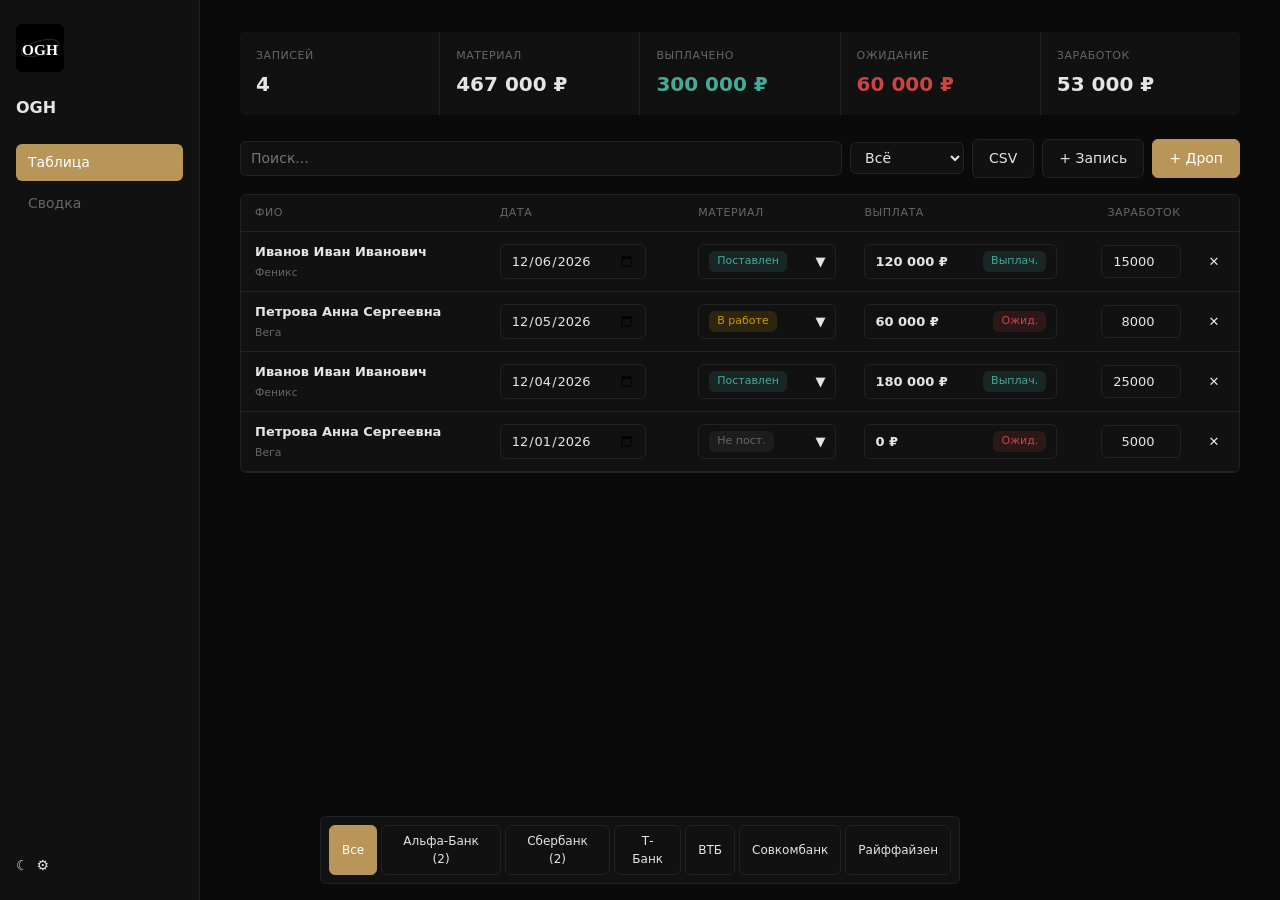
==== commit 9166168e: "task snapshot 7e172c67-5a79-4352-8f1c-6684d81fb054" ====
--- a/public/index-4.html
+++ b/public/index-4.html
@@ -4,7 +4,7 @@
 <meta charset="UTF-8">
 <meta name="viewport" content="width=device-width, initial-scale=1">
 <title>OGH — Дроп-бухгалтерия</title>
-<link rel="icon" href="https://raw.githubusercontent.com/frailapplianc/iiiil/main/ChatGPT%20Image%207%20%D0%BE%D0%BA%D1%82.%202026%20%D0%B3.,%2022_26_52.png">
+<link rel="icon" href="data:image/svg+xml,<svg xmlns='http://www.w3.org/2000/svg' viewBox='0 0 100 100'><text y='.9em' font-size='90'>◈</text></svg>">
 <style>
 *{margin:0;padding:0;box-sizing:border-box}
 :root{
@@ -29,7 +29,7 @@
 }
 body{
   font:14px/1.5 system-ui,-apple-system,sans-serif;
-  background:var(--bg) url('https://raw.githubusercontent.com/frailapplianc/iiiil/main/ChatGPT%20Image%207%20%D0%BE%D0%BA%D1%82.%202026%20%D0%B3.,%2022_29_32.png') center/cover fixed;
+  background:var(--bg);
   color:var(--text);
   min-height:100vh;
 }
@@ -136,7 +136,11 @@
 
 <aside class="side">
   <div class="logo" id="logoZone" title="Загрузить логотип">
-    <img src="https://raw.githubusercontent.com/frailapplianc/iiiil/main/ChatGPT%20Image%207%20%D0%BE%D0%BA%D1%82.%202026%20%D0%B3.,%2022_26_52.png" alt="OGH" id="logoImg">
+    <svg id="logoImg" viewBox="0 0 100 100" xmlns="http://www.w3.org/2000/svg" style="width:100%;height:100%">
+      <rect width="100" height="100" fill="#000"/>
+      <text x="50" y="65" font-family="Georgia,serif" font-size="32" font-weight="700" fill="#fff" text-anchor="middle">OGH</text>
+      <ellipse cx="50" cy="50" rx="40" ry="15" fill="none" stroke="#fff" stroke-width="1" opacity="0.3" transform="rotate(-15 50 50)"/>
+    </svg>
   </div>
   <div class="brand">OGH</div>
   <nav class="nav">
@@ -581,7 +585,7 @@
   const r=new FileReader();
   r.onload=()=>{
     state.settings.logo=r.result;
-    $('#logoImg').src=r.result;
+    $('#logoImg').outerHTML=`<img id="logoImg" src="${r.result}" style="width:100%;height:100%;object-fit:cover">`;
     save();
     toast('Логотип обновлён');
   };
@@ -613,7 +617,9 @@
 
 $('#overlay').onclick=e=>{if(e.target===$('#overlay'))closeModal()};
 
-if(state.settings.logo)$('#logoImg').src=state.settings.logo;
+if(state.settings.logo){
+  $('#logoImg').outerHTML=`<img id="logoImg" src="${state.settings.logo}" style="width:100%;height:100%;object-fit:cover">`;
+}
 document.documentElement.dataset.theme=state.settings.theme;
 $('#themeBtn').textContent=state.settings.theme==='dark'?'☾':'☀';
 render();
